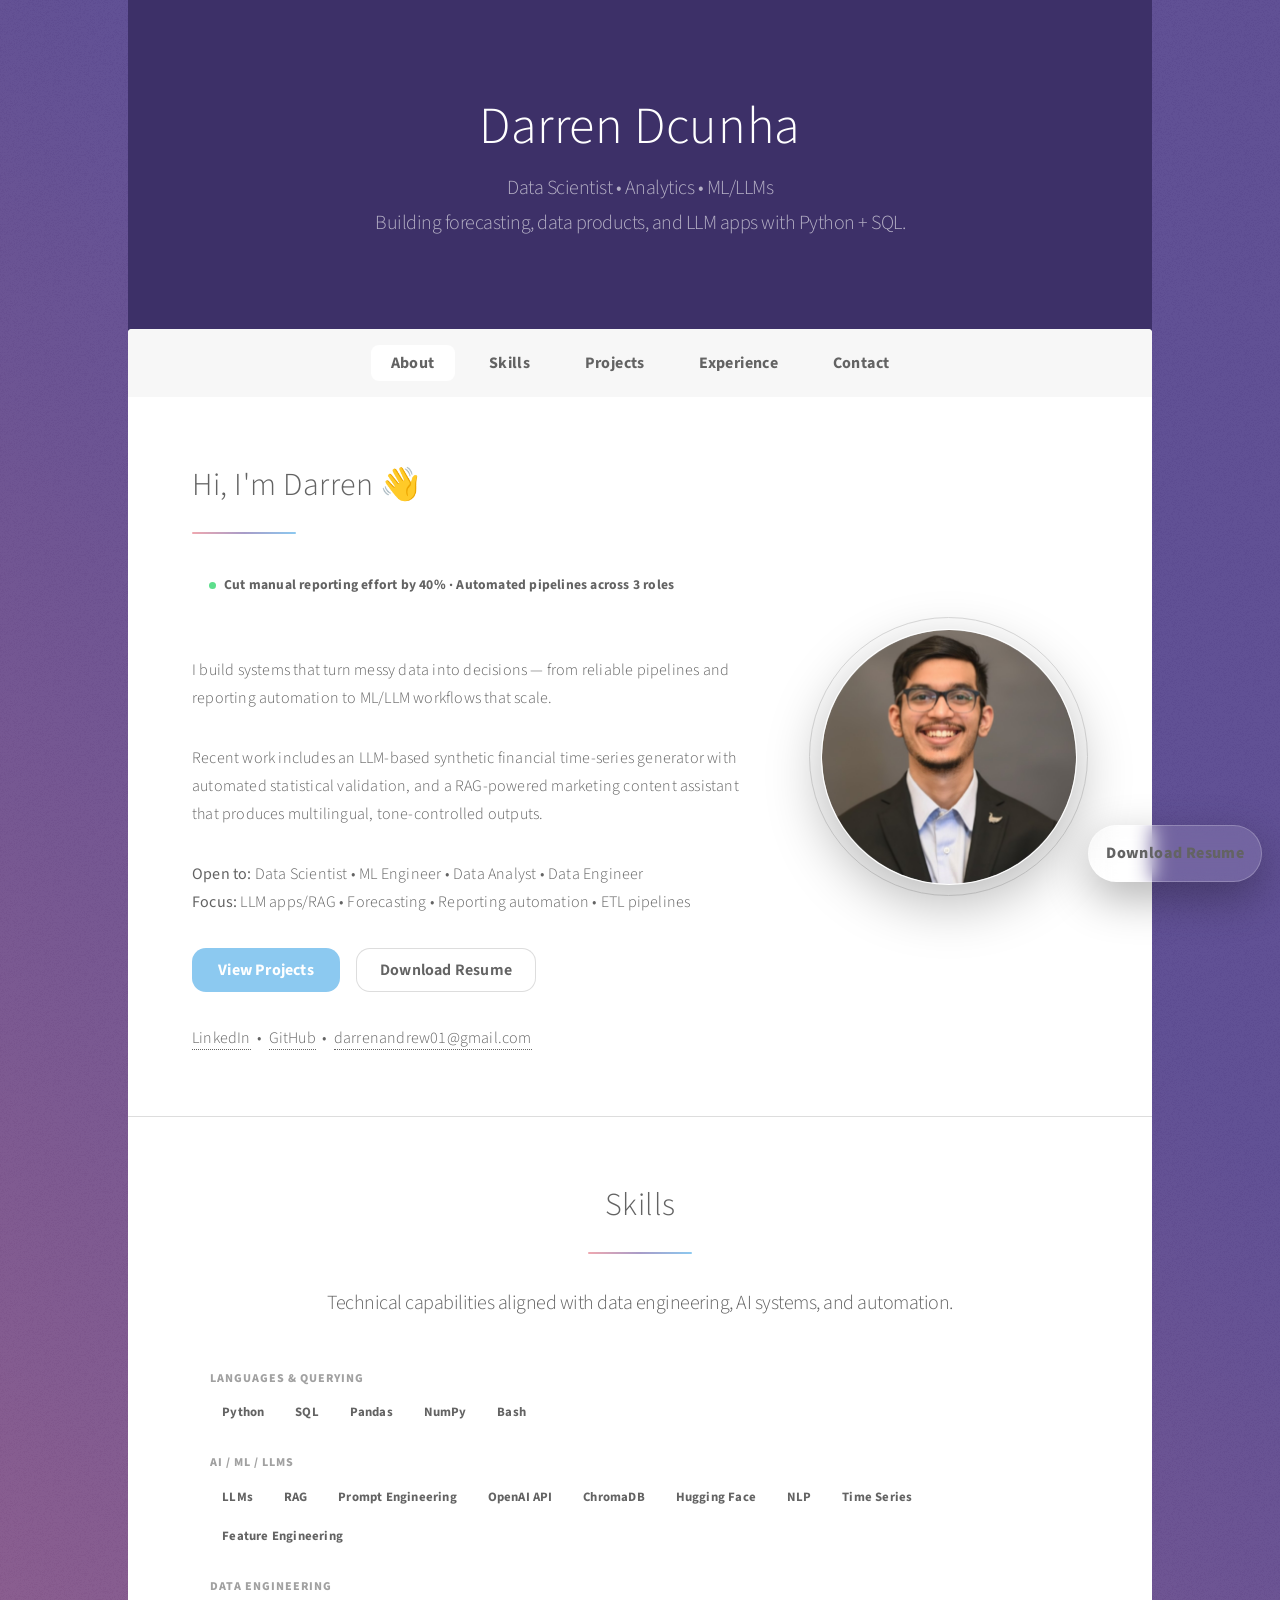
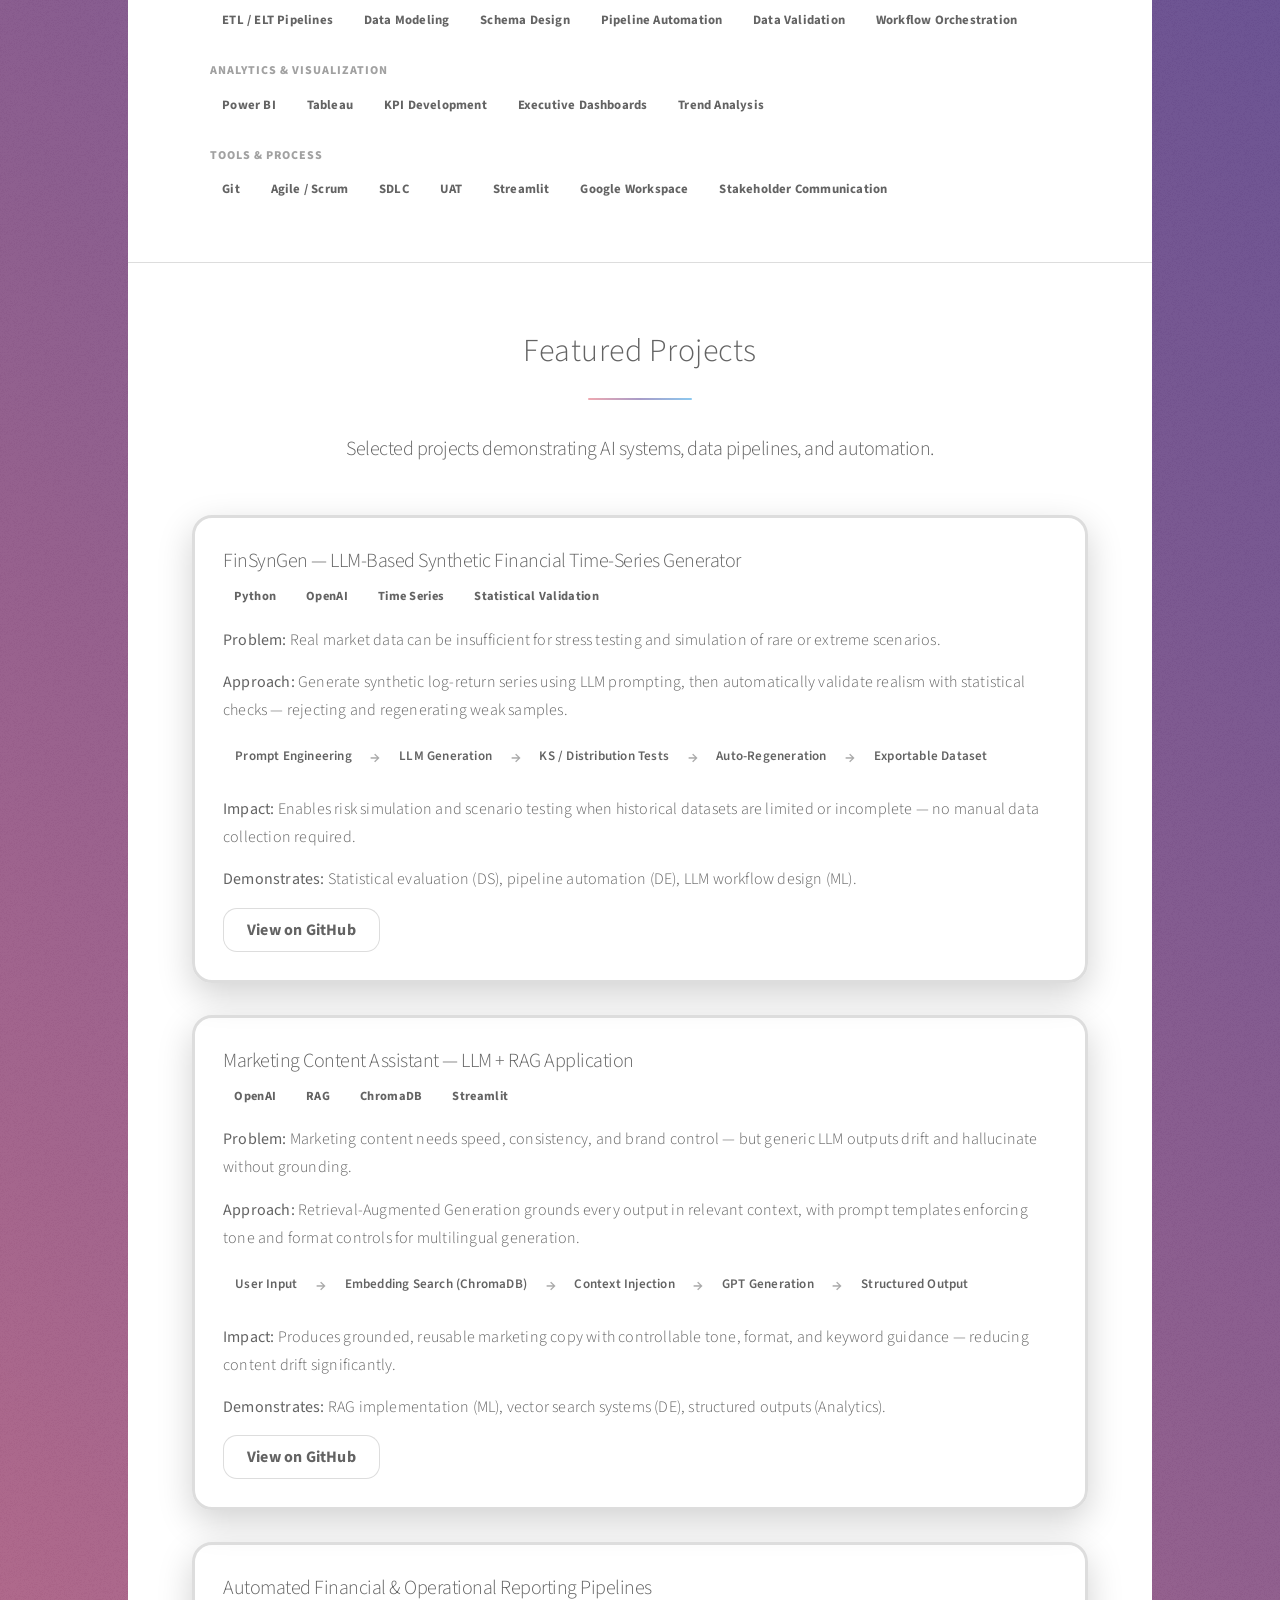
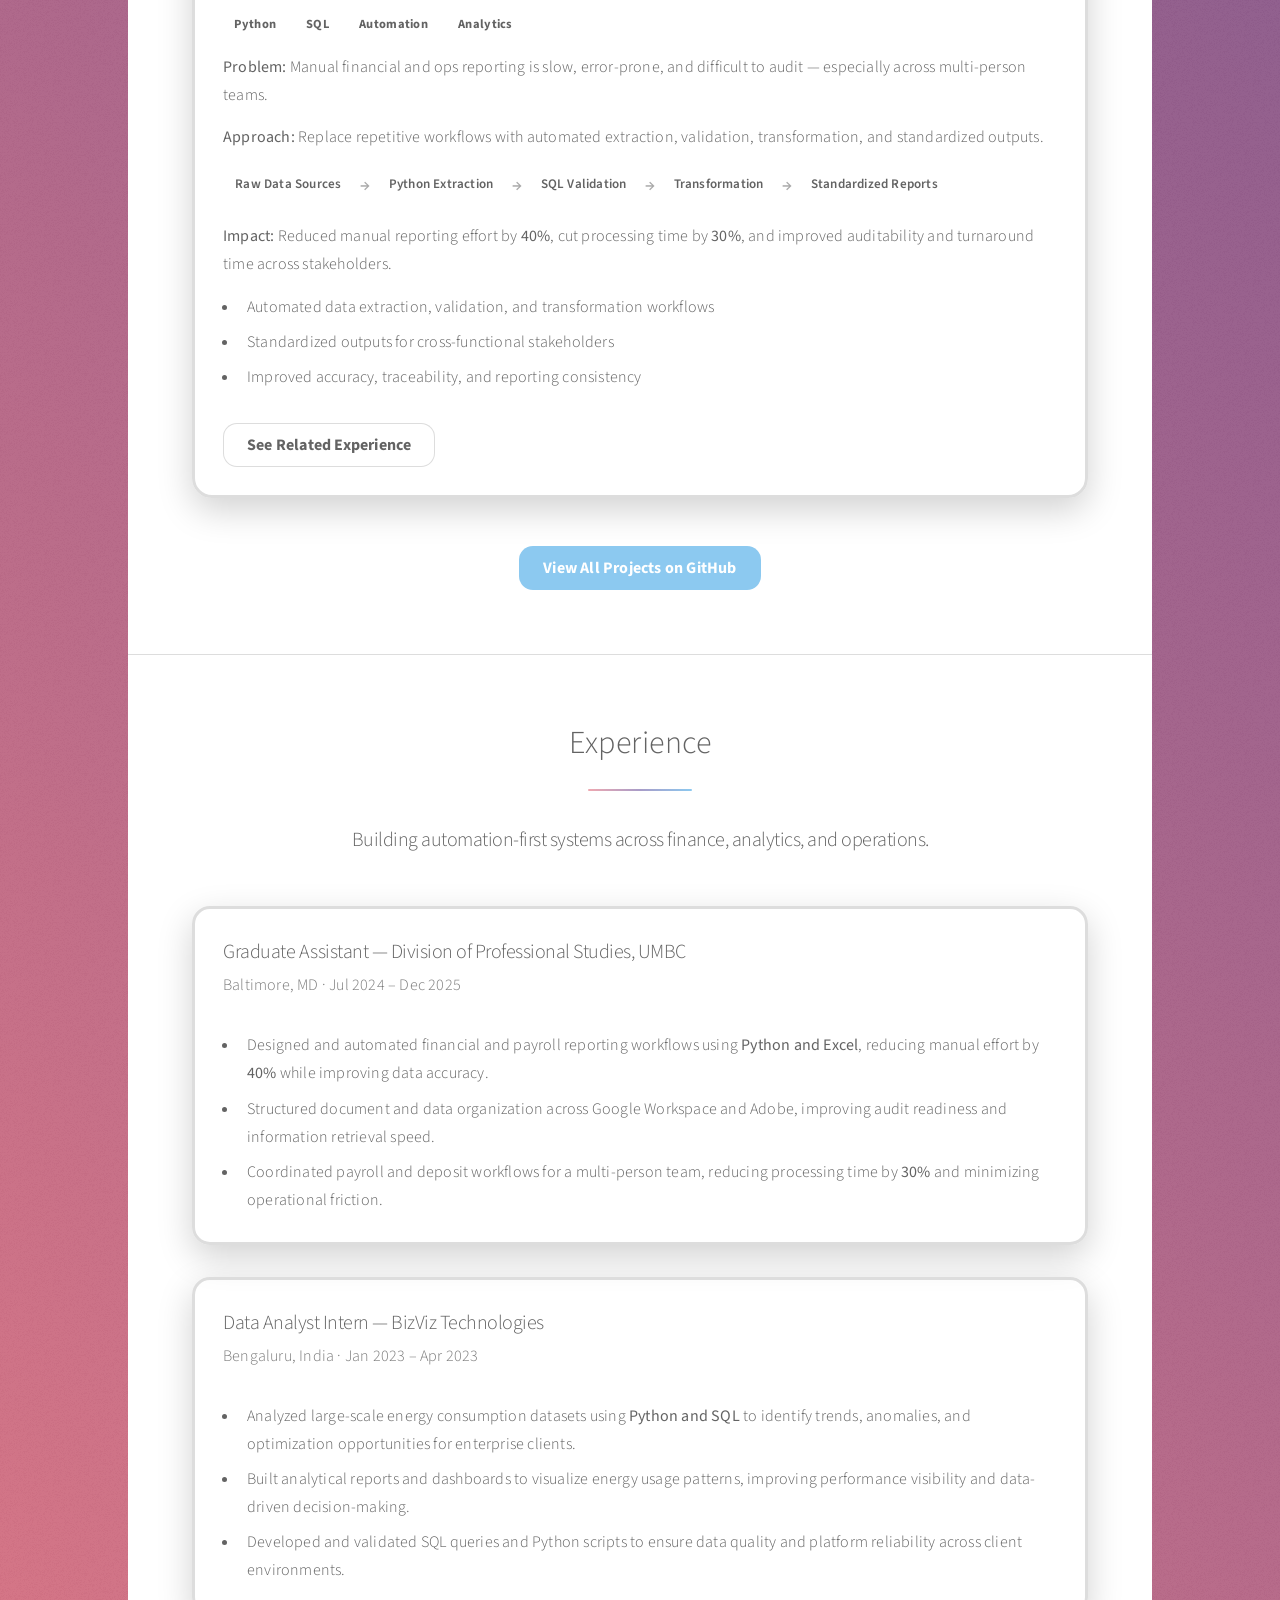
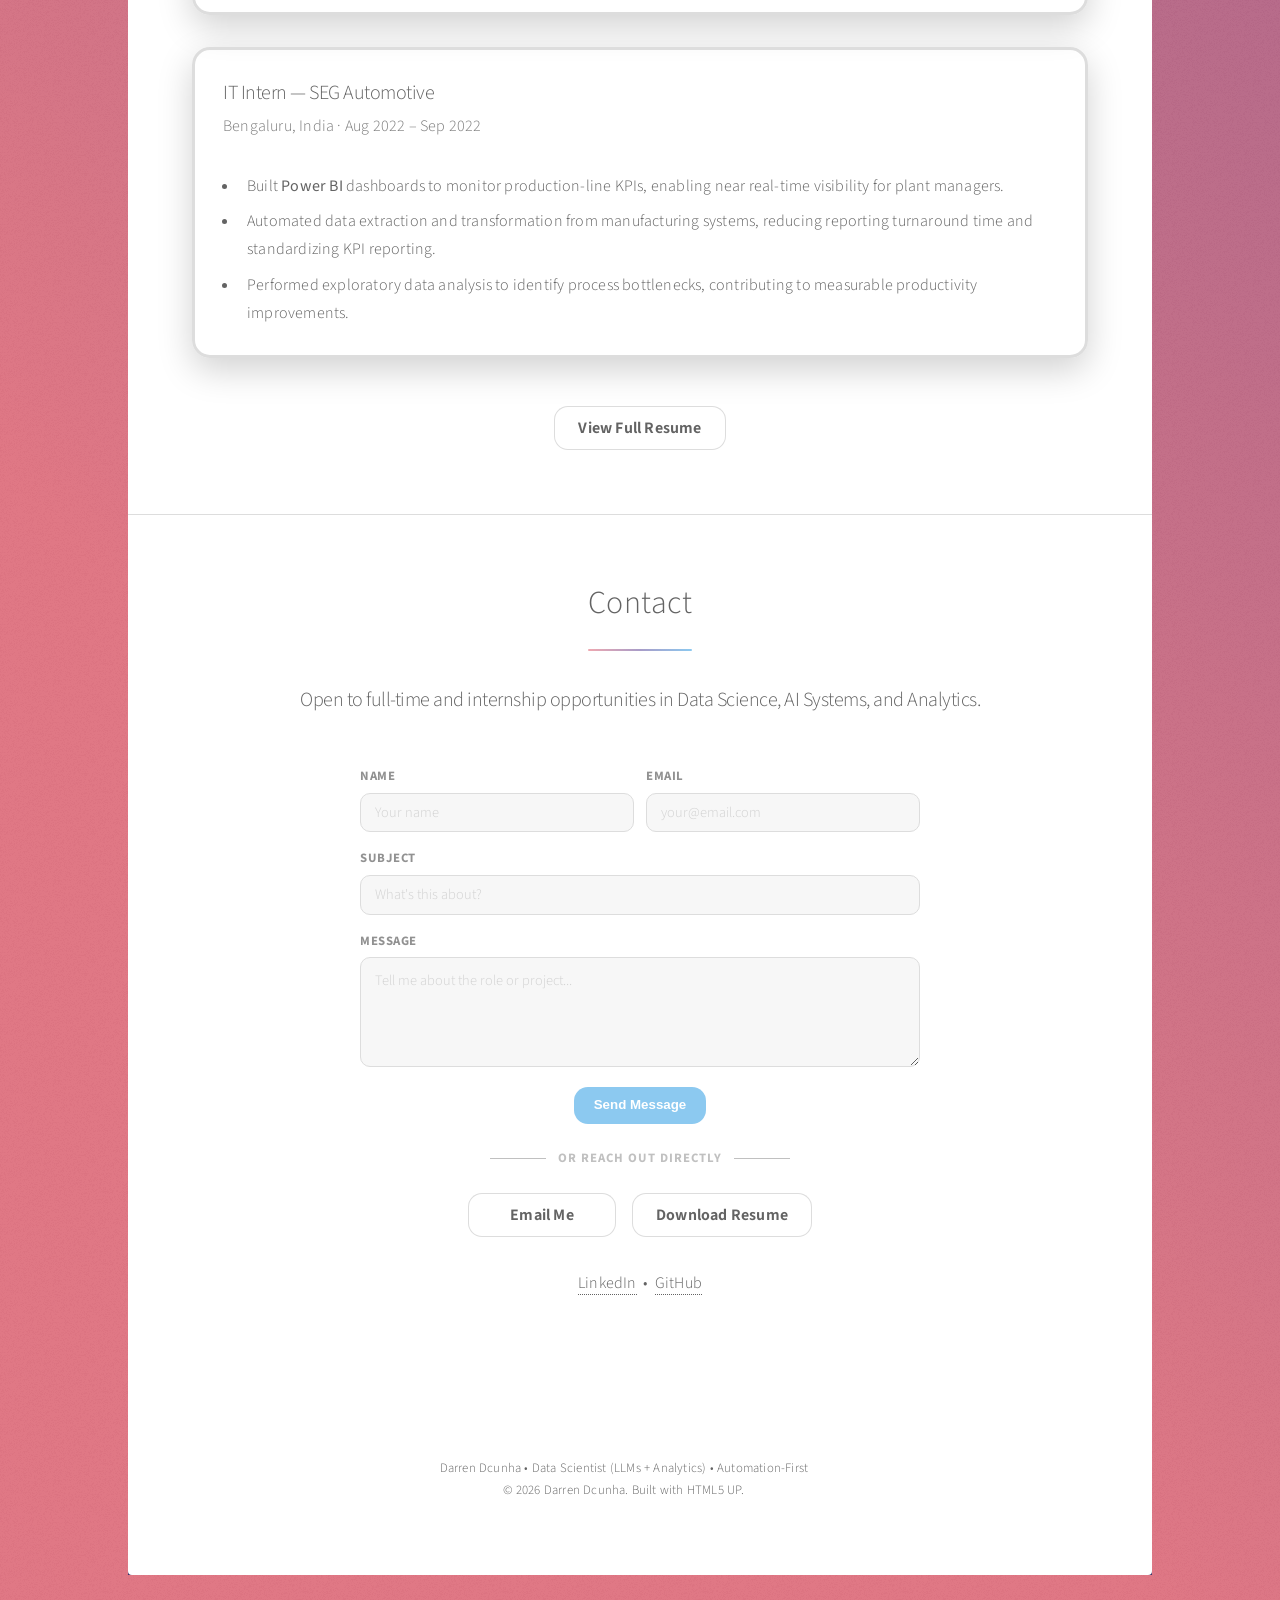
==== index.html @ 76444539 "Update index.html" ====
<!DOCTYPE HTML>
<!--
	Stellar by HTML5 UP
	html5up.net | @ajlkn
	Free for personal and commercial use under the CCA 3.0 license (html5up.net/license)
-->
<html>
	<head>
		<title>Darren Dcunha | Data Scientist • ML/LLMs</title>
		<meta charset="utf-8" />
		<meta name="viewport" content="width=device-width, initial-scale=1, user-scalable=no" />
		<meta name="description" content="Darren Dcunha — Data Scientist focused on analytics, forecasting, and LLM applications. Projects, experience, and contact." />

		<!-- OpenGraph / Social Preview -->
		<meta property="og:title" content="Darren Dcunha | Data Scientist • ML/LLMs" />
		<meta property="og:description" content="Data Scientist focused on analytics, forecasting, and LLM applications. Projects, experience, and contact." />
		<meta property="og:type" content="website" />
		<meta property="og:url" content="https://darren16449.github.io/" />
		<meta property="og:image" content="https://darren16449.github.io/images/og.png" />
		<meta name="twitter:card" content="summary_large_image" />

		<link rel="stylesheet" href="assets/css/main.css" />
		<link rel="stylesheet" href="assets/css/custom.css" />
		<noscript><link rel="stylesheet" href="assets/css/noscript.css" /></noscript>

		<style>
			/* ── Architecture Diagram ── */
			.arch-diagram {
				display: flex;
				align-items: center;
				flex-wrap: wrap;
				gap: 0.4rem;
				margin: 1rem 0 1.25rem;
				font-size: 0.82rem;
				font-weight: 600;
			}
			.arch-node {
				background: rgba(255,255,255,0.10);
				border: 1px solid rgba(255,255,255,0.22);
				border-radius: 8px;
				padding: 0.35rem 0.7rem;
				white-space: nowrap;
				letter-spacing: 0.2px;
			}
			.arch-arrow {
				opacity: 0.55;
				font-size: 1rem;
			}

			/* ── Skill tag badges ── */
			.skill-group {
				margin-bottom: 1.5rem;
			}
			.skill-group-label {
				font-size: 0.75rem;
				font-weight: 800;
				letter-spacing: 1px;
				text-transform: uppercase;
				opacity: 0.6;
				margin-bottom: 0.5rem;
			}
			.skill-tags {
				display: flex;
				flex-wrap: wrap;
				gap: 0.4rem;
			}
			.skill-tag {
				display: inline-flex;
				align-items: center;
				padding: 0.3rem 0.7rem;
				border-radius: 6px;
				font-size: 0.8rem;
				font-weight: 700;
				background: rgba(255,255,255,0.09);
				border: 1px solid rgba(255,255,255,0.16);
				letter-spacing: 0.2px;
			}

			/* ── Hero achievement banner ── */
			.hero-achievement {
				display: inline-flex;
				align-items: center;
				gap: 0.5rem;
				background: rgba(255,255,255,0.10);
				border: 1px solid rgba(255,255,255,0.2);
				border-radius: 999px;
				padding: 0.4rem 1rem;
				font-size: 0.85rem;
				font-weight: 700;
				margin-bottom: 1.25rem;
				letter-spacing: 0.2px;
			}
			.hero-achievement .dot {
				width: 7px; height: 7px;
				background: #5dde8c;
				border-radius: 50%;
				display: inline-block;
				flex-shrink: 0;
			}

			/* ── Contact form ── */
			.contact-form {
				max-width: 560px;
				margin: 1.5rem auto 0;
				text-align: left;
			}
			.contact-form .field {
				margin-bottom: 1rem;
			}
			.contact-form label {
				display: block;
				font-size: 0.8rem;
				font-weight: 700;
				letter-spacing: 0.5px;
				text-transform: uppercase;
				opacity: 0.7;
				margin-bottom: 0.35rem;
			}
			.contact-form input,
			.contact-form textarea {
				width: 100%;
				background: rgba(255,255,255,0.07);
				border: 1px solid rgba(255,255,255,0.18);
				border-radius: 10px;
				padding: 0.65rem 0.9rem;
				font-size: 0.9rem;
				color: inherit;
				outline: none;
				transition: border-color 0.2s;
				box-sizing: border-box;
			}
			.contact-form input:focus,
			.contact-form textarea:focus {
				border-color: rgba(255,255,255,0.45);
			}
			.contact-form textarea {
				resize: vertical;
				min-height: 110px;
			}
			.contact-form .form-row {
				display: grid;
				grid-template-columns: 1fr 1fr;
				gap: 0.75rem;
			}
			@media (max-width: 600px) {
				.contact-form .form-row { grid-template-columns: 1fr; }
			}
			.contact-form .submit-row {
				text-align: center;
				margin-top: 1.25rem;
			}
			#form-status {
				margin-top: 0.75rem;
				font-size: 0.85rem;
				font-weight: 600;
				opacity: 0.85;
				text-align: center;
			}

			/* ── Section divider ── */
			.or-divider {
				display: flex;
				align-items: center;
				gap: 0.75rem;
				margin: 1.5rem auto;
				max-width: 300px;
				opacity: 0.4;
				font-size: 0.8rem;
				font-weight: 700;
				letter-spacing: 1px;
				text-transform: uppercase;
			}
			.or-divider::before,
			.or-divider::after {
				content: '';
				flex: 1;
				height: 1px;
				background: currentColor;
			}

			/* ── Color fix: keep hero/all sections in purple, not drifting pink ── */
			#wrapper { background: #3d3068; }
			#header { background: #3d3068; }

			/* ── Project 3 pill row ── */
			#projects .box h3 + .pill-row { margin-top: 0.3rem; }
		</style>
	</head>
	<body class="is-preload">

		<!-- Wrapper -->
		<div id="wrapper">

			<!-- Header -->
			<header id="header" class="alt">
				<h1>Darren Dcunha</h1>
				<p>
					Data Scientist • Analytics • ML/LLMs<br />
					Building forecasting, data products, and LLM apps with Python + SQL.
				</p>
			</header>

			<!-- Nav -->
			<nav id="nav">
				<ul>
					<li><a href="#intro" class="active">About</a></li>
					<li><a href="#skills">Skills</a></li>
					<li><a href="#projects">Projects</a></li>
					<li><a href="#experience">Experience</a></li>
					<li><a href="#contact">Contact</a></li>
				</ul>
			</nav>

			<!-- Main -->
			<div id="main">

				<!-- About / Hero -->
				<section id="intro" class="main">
					<div class="spotlight">
						<div class="content">
							<header class="major">
								<h2>Hi, I'm Darren 👋</h2>
							</header>

							<!-- Achievement banner -->
							<p>
								<span class="hero-achievement">
									<span class="dot"></span>
									Cut manual reporting effort by 40% · Automated pipelines across 3 roles
								</span>
							</p>

							<p>
								I build systems that turn messy data into decisions — from reliable pipelines and reporting automation to ML/LLM workflows that scale.
							</p>
							<p>
								Recent work includes an LLM-based synthetic financial time-series generator with automated statistical validation, and a RAG-powered marketing content assistant that produces multilingual, tone-controlled outputs.
							</p>

							<!-- Open-to strip -->
							<p style="margin-top: 0.75rem;">
								<strong>Open to:</strong> Data Scientist • ML Engineer • Data Analyst • Data Engineer<br />
								<strong>Focus:</strong> LLM apps/RAG • Forecasting • Reporting automation • ETL pipelines
							</p>

							<ul class="actions">
								<li><a href="#projects" class="button primary">View Projects</a></li>
								<li><a href="assets/Darren_Dcunha_Resume.pdf" class="button" target="_blank" rel="noreferrer">Download Resume</a></li>
							</ul>

							<p style="margin-top: 0.75rem;">
								<a href="https://www.linkedin.com/in/darrenandrewdcunha" target="_blank" rel="noreferrer">LinkedIn</a>
								&nbsp;•&nbsp;
								<a href="https://github.com/darren16449" target="_blank" rel="noreferrer">GitHub</a>
								&nbsp;•&nbsp;
								<a href="mailto:darrenandrew01@gmail.com">darrenandrew01@gmail.com</a>
							</p>
						</div>
						<span class="image">
							<img src="images/headshot.jpg" alt="Darren Dcunha headshot" class="profile-pic" />
						</span>
					</div>
				</section>

				<!-- Skills -->
				<section id="skills" class="main special">
					<header class="major">
						<h2>Skills</h2>
						<p>Technical capabilities aligned with data engineering, AI systems, and automation.</p>
					</header>

					<div style="max-width:860px; margin:0 auto; text-align:left;">

						<div class="skill-group">
							<div class="skill-group-label">Languages & Querying</div>
							<div class="skill-tags">
								<span class="skill-tag">Python</span>
								<span class="skill-tag">SQL</span>
								<span class="skill-tag">Pandas</span>
								<span class="skill-tag">NumPy</span>
								<span class="skill-tag">Bash</span>
							</div>
						</div>

						<div class="skill-group">
							<div class="skill-group-label">AI / ML / LLMs</div>
							<div class="skill-tags">
								<span class="skill-tag">LLMs</span>
								<span class="skill-tag">RAG</span>
								<span class="skill-tag">Prompt Engineering</span>
								<span class="skill-tag">OpenAI API</span>
								<span class="skill-tag">ChromaDB</span>
								<span class="skill-tag">Hugging Face</span>
								<span class="skill-tag">NLP</span>
								<span class="skill-tag">Time Series</span>
								<span class="skill-tag">Feature Engineering</span>
							</div>
						</div>

						<div class="skill-group">
							<div class="skill-group-label">Data Engineering</div>
							<div class="skill-tags">
								<span class="skill-tag">ETL / ELT Pipelines</span>
								<span class="skill-tag">Data Modeling</span>
								<span class="skill-tag">Schema Design</span>
								<span class="skill-tag">Pipeline Automation</span>
								<span class="skill-tag">Data Validation</span>
								<span class="skill-tag">Workflow Orchestration</span>
							</div>
						</div>

						<div class="skill-group">
							<div class="skill-group-label">Analytics & Visualization</div>
							<div class="skill-tags">
								<span class="skill-tag">Power BI</span>
								<span class="skill-tag">Tableau</span>
								<span class="skill-tag">KPI Development</span>
								<span class="skill-tag">Executive Dashboards</span>
								<span class="skill-tag">Trend Analysis</span>
							</div>
						</div>

						<div class="skill-group">
							<div class="skill-group-label">Tools & Process</div>
							<div class="skill-tags">
								<span class="skill-tag">Git</span>
								<span class="skill-tag">Agile / Scrum</span>
								<span class="skill-tag">SDLC</span>
								<span class="skill-tag">UAT</span>
								<span class="skill-tag">Streamlit</span>
								<span class="skill-tag">Google Workspace</span>
								<span class="skill-tag">Stakeholder Communication</span>
							</div>
						</div>

					</div>
				</section>

				<!-- Projects -->
				<section id="projects" class="main special">
					<header class="major">
						<h2>Featured Projects</h2>
						<p>Selected projects demonstrating AI systems, data pipelines, and automation.</p>
					</header>

					<div style="text-align:left; max-width: 900px; margin: 0 auto;">

						<!-- Project 1 -->
						<section class="box">
							<header class="major" style="margin-bottom: 0.75rem;">
								<h3 style="margin-bottom: 0.25rem;">
									FinSynGen — LLM-Based Synthetic Financial Time-Series Generator
								</h3>
								<div class="pill-row" style="margin: 0.25rem 0 0;">
									<span class="pill">Python</span>
									<span class="pill">OpenAI</span>
									<span class="pill">Time Series</span>
									<span class="pill">Statistical Validation</span>
								</div>
							</header>

							<p><strong>Problem:</strong> Real market data can be insufficient for stress testing and simulation of rare or extreme scenarios.</p>
							<p><strong>Approach:</strong> Generate synthetic log-return series using LLM prompting, then automatically validate realism with statistical checks — rejecting and regenerating weak samples.</p>

							<!-- Architecture diagram -->
							<div class="arch-diagram">
								<span class="arch-node">Prompt Engineering</span>
								<span class="arch-arrow">→</span>
								<span class="arch-node">LLM Generation</span>
								<span class="arch-arrow">→</span>
								<span class="arch-node">KS / Distribution Tests</span>
								<span class="arch-arrow">→</span>
								<span class="arch-node">Auto-Regeneration</span>
								<span class="arch-arrow">→</span>
								<span class="arch-node">Exportable Dataset</span>
							</div>

							<p><strong>Impact:</strong> Enables risk simulation and scenario testing when historical datasets are limited or incomplete — no manual data collection required.</p>
							<p style="margin-top: 0.75rem;"><strong>Demonstrates:</strong> Statistical evaluation (DS), pipeline automation (DE), LLM workflow design (ML).</p>

							<ul class="actions" style="margin-top: 0.75rem;">
								<li>
									<a class="button" href="https://github.com/darren16449/-FinSynGen-Synthetic-Financial-Data-Generator" target="_blank" rel="noreferrer">
										View on GitHub
									</a>
								</li>
							</ul>
						</section>

						<!-- Project 2 -->
						<section class="box">
							<header class="major" style="margin-bottom: 0.75rem;">
								<h3 style="margin-bottom: 0.25rem;">
									Marketing Content Assistant — LLM + RAG Application
								</h3>
								<div class="pill-row" style="margin: 0.25rem 0 0;">
									<span class="pill">OpenAI</span>
									<span class="pill">RAG</span>
									<span class="pill">ChromaDB</span>
									<span class="pill">Streamlit</span>
								</div>
							</header>

							<p><strong>Problem:</strong> Marketing content needs speed, consistency, and brand control — but generic LLM outputs drift and hallucinate without grounding.</p>
							<p><strong>Approach:</strong> Retrieval-Augmented Generation grounds every output in relevant context, with prompt templates enforcing tone and format controls for multilingual generation.</p>

							<!-- Architecture diagram -->
							<div class="arch-diagram">
								<span class="arch-node">User Input</span>
								<span class="arch-arrow">→</span>
								<span class="arch-node">Embedding Search (ChromaDB)</span>
								<span class="arch-arrow">→</span>
								<span class="arch-node">Context Injection</span>
								<span class="arch-arrow">→</span>
								<span class="arch-node">GPT Generation</span>
								<span class="arch-arrow">→</span>
								<span class="arch-node">Structured Output</span>
							</div>

							<p><strong>Impact:</strong> Produces grounded, reusable marketing copy with controllable tone, format, and keyword guidance — reducing content drift significantly.</p>
							<p style="margin-top: 0.75rem;"><strong>Demonstrates:</strong> RAG implementation (ML), vector search systems (DE), structured outputs (Analytics).</p>

							<ul class="actions" style="margin-top: 0.75rem;">
								<li>
									<a class="button" href="https://github.com/darren16449/Marketing-Content-Assistant" target="_blank" rel="noreferrer">
										View on GitHub
									</a>
								</li>
							</ul>
						</section>

						<!-- Project 3 -->
						<section class="box">
							<header class="major" style="margin-bottom: 0.75rem;">
								<h3 style="margin-bottom: 0.25rem;">
									Automated Financial & Operational Reporting Pipelines
								</h3>
								<div class="pill-row" style="margin: 0.25rem 0 0;">
									<span class="pill">Python</span>
									<span class="pill">SQL</span>
									<span class="pill">Automation</span>
									<span class="pill">Analytics</span>
								</div>
							</header>

							<p><strong>Problem:</strong> Manual financial and ops reporting is slow, error-prone, and difficult to audit — especially across multi-person teams.</p>
							<p><strong>Approach:</strong> Replace repetitive workflows with automated extraction, validation, transformation, and standardized outputs.</p>

							<!-- Architecture diagram -->
							<div class="arch-diagram">
								<span class="arch-node">Raw Data Sources</span>
								<span class="arch-arrow">→</span>
								<span class="arch-node">Python Extraction</span>
								<span class="arch-arrow">→</span>
								<span class="arch-node">SQL Validation</span>
								<span class="arch-arrow">→</span>
								<span class="arch-node">Transformation</span>
								<span class="arch-arrow">→</span>
								<span class="arch-node">Standardized Reports</span>
							</div>

							<p><strong>Impact:</strong> Reduced manual reporting effort by <strong>40%</strong>, cut processing time by <strong>30%</strong>, and improved auditability and turnaround time across stakeholders.</p>

							<ul>
								<li>Automated data extraction, validation, and transformation workflows</li>
								<li>Standardized outputs for cross-functional stakeholders</li>
								<li>Improved accuracy, traceability, and reporting consistency</li>
							</ul>

							<ul class="actions">
								<li>
									<a class="button" href="assets/Darren_Dcunha_Resume.pdf" target="_blank" rel="noreferrer">
										See Related Experience
									</a>
								</li>
							</ul>
						</section>

					</div>

					<footer class="major">
						<ul class="actions special">
							<li>
								<a href="https://github.com/darren16449" class="button primary" target="_blank" rel="noreferrer">
									View All Projects on GitHub
								</a>
							</li>
						</ul>
					</footer>
				</section>

				<!-- Experience -->
				<section id="experience" class="main special">
					<header class="major">
						<h2>Experience</h2>
						<p>Building automation-first systems across finance, analytics, and operations.</p>
					</header>

					<div style="text-align:left; max-width: 900px; margin: 0 auto;">

						<!-- UMBC -->
						<section class="box">
							<h3 style="margin-bottom: 0.25rem;">
								Graduate Assistant — Division of Professional Studies, UMBC
							</h3>
							<p style="margin-top:0; opacity:0.85;">
								Baltimore, MD · Jul 2024 – Dec 2025
							</p>
							<ul>
								<li>
									Designed and automated financial and payroll reporting workflows using <strong>Python and Excel</strong>, reducing manual effort by <strong>40%</strong> while improving data accuracy.
								</li>
								<li>
									Structured document and data organization across Google Workspace and Adobe, improving audit readiness and information retrieval speed.
								</li>
								<li>
									Coordinated payroll and deposit workflows for a multi-person team, reducing processing time by <strong>30%</strong> and minimizing operational friction.
								</li>
							</ul>
						</section>

						<!-- BizViz -->
						<section class="box">
							<h3 style="margin-bottom: 0.25rem;">
								Data Analyst Intern — BizViz Technologies
							</h3>
							<p style="margin-top:0; opacity:0.85;">
								Bengaluru, India · Jan 2023 – Apr 2023
							</p>
							<ul>
								<li>
									Analyzed large-scale energy consumption datasets using <strong>Python and SQL</strong> to identify trends, anomalies, and optimization opportunities for enterprise clients.
								</li>
								<li>
									Built analytical reports and dashboards to visualize energy usage patterns, improving performance visibility and data-driven decision-making.
								</li>
								<li>
									Developed and validated SQL queries and Python scripts to ensure data quality and platform reliability across client environments.
								</li>
							</ul>
						</section>

						<!-- SEG Automotive -->
						<section class="box">
							<h3 style="margin-bottom: 0.25rem;">
								IT Intern — SEG Automotive
							</h3>
							<p style="margin-top:0; opacity:0.85;">
								Bengaluru, India · Aug 2022 – Sep 2022
							</p>
							<ul>
								<li>
									Built <strong>Power BI</strong> dashboards to monitor production-line KPIs, enabling near real-time visibility for plant managers.
								</li>
								<li>
									Automated data extraction and transformation from manufacturing systems, reducing reporting turnaround time and standardizing KPI reporting.
								</li>
								<li>
									Performed exploratory data analysis to identify process bottlenecks, contributing to measurable productivity improvements.
								</li>
							</ul>
						</section>

					</div>

					<footer class="major">
						<ul class="actions special">
							<li>
								<a href="assets/Darren_Dcunha_Resume.pdf" class="button" target="_blank" rel="noreferrer">
									View Full Resume
								</a>
							</li>
						</ul>
					</footer>
				</section>

				<!-- Contact -->
				<section id="contact" class="main special">
					<header class="major">
						<h2>Contact</h2>
						<p>
							Open to full-time and internship opportunities in Data Science, AI Systems, and Analytics.
						</p>
					</header>

					<!-- Embedded contact form -->
					<form class="contact-form" id="contactForm">
						<div class="form-row">
							<div class="field">
								<label for="cf-name">Name</label>
								<input type="text" id="cf-name" placeholder="Your name" required />
							</div>
							<div class="field">
								<label for="cf-email">Email</label>
								<input type="email" id="cf-email" placeholder="your@email.com" required />
							</div>
						</div>
						<div class="field">
							<label for="cf-subject">Subject</label>
							<input type="text" id="cf-subject" placeholder="What's this about?" />
						</div>
						<div class="field">
							<label for="cf-message">Message</label>
							<textarea id="cf-message" placeholder="Tell me about the role or project..." required></textarea>
						</div>
						<div class="submit-row">
							<button type="submit" class="button primary">Send Message</button>
							<div id="form-status"></div>
						</div>
					</form>

					<div class="or-divider">or reach out directly</div>

					<ul class="actions special">
						<li>
							<a href="mailto:darrenandrew01@gmail.com" class="button">
								Email Me
							</a>
						</li>
						<li>
							<a href="assets/Darren_Dcunha_Resume.pdf" class="button" target="_blank" rel="noreferrer">
								Download Resume
							</a>
						</li>
					</ul>

					<p style="margin-top: 1.5rem;">
						<a href="https://www.linkedin.com/in/darrenandrewdcunha" target="_blank" rel="noreferrer">LinkedIn</a>
						&nbsp;•&nbsp;
						<a href="https://github.com/darren16449" target="_blank" rel="noreferrer">GitHub</a>
					</p>
				</section>

				<!-- Footer -->
				<footer id="footer">
					<p class="copyright">
						Darren Dcunha • Data Scientist (LLMs + Analytics) • Automation-First<br />
						&copy; <span id="year"></span> Darren Dcunha. Built with HTML5 UP.
					</p>
				</footer>

				<a href="assets/Darren_Dcunha_Resume.pdf" class="resume-fab" target="_blank" rel="noreferrer" aria-label="Download Resume">
					Download Resume
				</a>

			</div>
		</div>

		<!-- Scripts -->
		<script src="assets/js/jquery.min.js"></script>
		<script src="assets/js/jquery.scrollex.min.js"></script>
		<script src="assets/js/jquery.scrolly.min.js"></script>
		<script src="assets/js/browser.min.js"></script>
		<script src="assets/js/breakpoints.min.js"></script>
		<script src="assets/js/util.js"></script>
		<script src="assets/js/main.js"></script>
		<script>
			document.getElementById("year").textContent = new Date().getFullYear();

			// Contact form handler — opens mailto as fallback
			document.getElementById("contactForm").addEventListener("submit", function(e) {
				e.preventDefault();
				const name    = document.getElementById("cf-name").value.trim();
				const email   = document.getElementById("cf-email").value.trim();
				const subject = document.getElementById("cf-subject").value.trim() || "Portfolio Contact";
				const message = document.getElementById("cf-message").value.trim();

				const body = encodeURIComponent(
					"Name: " + name + "\nEmail: " + email + "\n\n" + message
				);
				const subjectEncoded = encodeURIComponent(subject);

				window.location.href =
					"mailto:darrenandrew01@gmail.com?subject=" + subjectEncoded + "&body=" + body;

				document.getElementById("form-status").textContent =
					"✓ Opening your email client…";
			});
		</script>
	</body>
</html>
---- assets/css/main.css ----
@import url(fontawesome-all.min.css);
@import 'https://fonts.googleapis.com/css?family=Source+Sans+Pro:300,400';

/*
	Stellar by HTML5 UP
	html5up.net | @ajlkn
	Free for personal and commercial use under the CCA 3.0 license (html5up.net/license)
*/

html, body, div, span, applet, object,
iframe, h1, h2, h3, h4, h5, h6, p, blockquote,
pre, a, abbr, acronym, address, big, cite,
code, del, dfn, em, img, ins, kbd, q, s, samp,
small, strike, strong, sub, sup, tt, var, b,
u, i, center, dl, dt, dd, ol, ul, li, fieldset,
form, label, legend, table, caption, tbody,
tfoot, thead, tr, th, td, article, aside,
canvas, details, embed, figure, figcaption,
footer, header, hgroup, menu, nav, output, ruby,
section, summary, time, mark, audio, video {
	margin: 0;
	padding: 0;
	border: 0;
	font-size: 100%;
	font: inherit;
	vertical-align: baseline;}

article, aside, details, figcaption, figure,
footer, header, hgroup, menu, nav, section {
	display: block;}

body {
	line-height: 1;
}

ol, ul {
	list-style: none;
}

blockquote, q {
	quotes: none;
}

	blockquote:before, blockquote:after, q:before, q:after {
		content: '';
		content: none;
	}

table {
	border-collapse: collapse;
	border-spacing: 0;
}

body {
	-webkit-text-size-adjust: none;
}

mark {
	background-color: transparent;
	color: inherit;
}

input::-moz-focus-inner {
	border: 0;
	padding: 0;
}

input, select, textarea {
	-moz-appearance: none;
	-webkit-appearance: none;
	-ms-appearance: none;
	appearance: none;
}

/* Basic */

	@-ms-viewport {
		width: device-width;
	}

	body {
		-ms-overflow-style: scrollbar;
	}

	@media screen and (max-width: 480px) {

		html, body {
			min-width: 320px;
		}

	}

	html {
		box-sizing: border-box;
	}

	*, *:before, *:after {
		box-sizing: inherit;
	}

	body {
		background-color: #935d8c;
		background-image: url("images/overlay.png"), -moz-linear-gradient(45deg, #e37682 15%, #5f4d93 85%);
		background-image: url("images/overlay.png"), -webkit-linear-gradient(45deg, #e37682 15%, #5f4d93 85%);
		background-image: url("images/overlay.png"), -ms-linear-gradient(45deg, #e37682 15%, #5f4d93 85%);
		background-image: url("images/overlay.png"), linear-gradient(45deg, #e37682 15%, #5f4d93 85%);
	}

		body.is-preload *, body.is-preload *:before, body.is-preload *:after {
			-moz-animation: none !important;
			-webkit-animation: none !important;
			-ms-animation: none !important;
			animation: none !important;
			-moz-transition: none !important;
			-webkit-transition: none !important;
			-ms-transition: none !important;
			transition: none !important;
		}

/* Type */

	body {
		background-color: #935d8c;
		color: rgba(255, 255, 255, 0.65);
	}

	body, input, select, textarea {
		font-family: "Source Sans Pro", Helvetica, sans-serif;
		font-size: 17pt;
		font-weight: 300;
		line-height: 1.65;
	}

		@media screen and (max-width: 1680px) {

			body, input, select, textarea {
				font-size: 14pt;
			}

		}

		@media screen and (max-width: 1280px) {

			body, input, select, textarea {
				font-size: 12pt;
			}

		}

		@media screen and (max-width: 360px) {

			body, input, select, textarea {
				font-size: 11pt;
			}

		}

	a {
		-moz-transition: color 0.2s ease, border-bottom 0.2s ease;
		-webkit-transition: color 0.2s ease, border-bottom 0.2s ease;
		-ms-transition: color 0.2s ease, border-bottom 0.2s ease;
		transition: color 0.2s ease, border-bottom 0.2s ease;
		text-decoration: none;
		border-bottom: dotted 1px;
		color: inherit;
	}

		a:hover {
			border-bottom-color: transparent;
		}

	strong, b {
		font-weight: 400;
	}

	em, i {
		font-style: italic;
	}

	p {
		margin: 0 0 2em 0;
	}

		p.content {
			-moz-columns: 20em 2;
			-webkit-columns: 20em 2;
			-ms-columns: 20em 2;
			columns: 20em 2;
			-moz-column-gap: 2em;
			-webkit-column-gap: 2em;
			-ms-column-gap: 2em;
			column-gap: 2em;
			text-align: justify;
		}

	h1, h2, h3, h4, h5, h6 {
		font-weight: 300;
		line-height: 1.5;
		margin: 0 0 0.7em 0;
		letter-spacing: -0.025em;
	}

		h1 a, h2 a, h3 a, h4 a, h5 a, h6 a {
			color: inherit;
			text-decoration: none;
		}

	h1 {
		font-size: 2.5em;
		line-height: 1.2;
	}

	h2 {
		font-size: 1.5em;
	}

	h3 {
		font-size: 1.25em;
	}

	h4 {
		font-size: 1.1em;
	}

	h5 {
		font-size: 0.9em;
	}

	h6 {
		font-size: 0.7em;
	}

	@media screen and (max-width: 736px) {

		h1 {
			font-size: 2em;
		}

	}

	sub {
		font-size: 0.8em;
		position: relative;
		top: 0.5em;
	}

	sup {
		font-size: 0.8em;
		position: relative;
		top: -0.5em;
	}

	blockquote {
		border-left: solid 4px;
		font-style: italic;
		margin: 0 0 2em 0;
		padding: 0.5em 0 0.5em 2em;
	}

	code {
		border-radius: 8px;
		border: solid 1px;
		font-family: "Courier New", monospace;
		font-size: 0.9em;
		margin: 0 0.25em;
		padding: 0.25em 0.65em;
	}

	pre {
		-webkit-overflow-scrolling: touch;
		font-family: "Courier New", monospace;
		font-size: 0.9em;
		margin: 0 0 2em 0;
	}

		pre code {
			display: block;
			line-height: 1.75;
			padding: 1em 1.5em;
			overflow-x: auto;
		}

	hr {
		border: 0;
		border-bottom: solid 1px;
		margin: 2em 0;
	}

		hr.major {
			margin: 3em 0;
		}

	.align-left {
		text-align: left;
	}

	.align-center {
		text-align: center;
	}

	.align-right {
		text-align: right;
	}

	input, select, textarea {
		color: #ffffff;
	}

	a:hover {
		color: #ffffff;
	}

	strong, b {
		color: #ffffff;
	}

	h1, h2, h3, h4, h5, h6 {
		color: #ffffff;
	}

	blockquote {
		border-left-color: rgba(255, 255, 255, 0.35);
	}

	code {
		background: rgba(255, 255, 255, 0.075);
		border-color: rgba(255, 255, 255, 0.35);
	}

	hr {
		border-bottom-color: rgba(255, 255, 255, 0.35);
	}

/* Row */

	.row {
		display: flex;
		flex-wrap: wrap;
		box-sizing: border-box;
		align-items: stretch;
	}

		.row > * {
			box-sizing: border-box;
		}

		.row.gtr-uniform > * > :last-child {
			margin-bottom: 0;
		}

		.row.aln-left {
			justify-content: flex-start;
		}

		.row.aln-center {
			justify-content: center;
		}

		.row.aln-right {
			justify-content: flex-end;
		}

		.row.aln-top {
			align-items: flex-start;
		}

		.row.aln-middle {
			align-items: center;
		}

		.row.aln-bottom {
			align-items: flex-end;
		}

		.row > .imp {
			order: -1;
		}

		.row > .col-1 {
			width: 8.33333%;
		}

		.row > .off-1 {
			margin-left: 8.33333%;
		}

		.row > .col-2 {
			width: 16.66667%;
		}

		.row > .off-2 {
			margin-left: 16.66667%;
		}

		.row > .col-3 {
			width: 25%;
		}

		.row > .off-3 {
			margin-left: 25%;
		}

		.row > .col-4 {
			width: 33.33333%;
		}

		.row > .off-4 {
			margin-left: 33.33333%;
		}

		.row > .col-5 {
			width: 41.66667%;
		}

		.row > .off-5 {
			margin-left: 41.66667%;
		}

		.row > .col-6 {
			width: 50%;
		}

		.row > .off-6 {
			margin-left: 50%;
		}

		.row > .col-7 {
			width: 58.33333%;
		}

		.row > .off-7 {
			margin-left: 58.33333%;
		}

		.row > .col-8 {
			width: 66.66667%;
		}

		.row > .off-8 {
			margin-left: 66.66667%;
		}

		.row > .col-9 {
			width: 75%;
		}

		.row > .off-9 {
			margin-left: 75%;
		}

		.row > .col-10 {
			width: 83.33333%;
		}

		.row > .off-10 {
			margin-left: 83.33333%;
		}

		.row > .col-11 {
			width: 91.66667%;
		}

		.row > .off-11 {
			margin-left: 91.66667%;
		}

		.row > .col-12 {
			width: 100%;
		}

		.row > .off-12 {
			margin-left: 100%;
		}

		.row.gtr-0 {
			margin-top: 0;
			margin-left: 0em;
		}

			.row.gtr-0 > * {
				padding: 0 0 0 0em;
			}

			.row.gtr-0.gtr-uniform {
				margin-top: 0em;
			}

				.row.gtr-0.gtr-uniform > * {
					padding-top: 0em;
				}

		.row.gtr-25 {
			margin-top: 0;
			margin-left: -0.375em;
		}

			.row.gtr-25 > * {
				padding: 0 0 0 0.375em;
			}

			.row.gtr-25.gtr-uniform {
				margin-top: -0.375em;
			}

				.row.gtr-25.gtr-uniform > * {
					padding-top: 0.375em;
				}

		.row.gtr-50 {
			margin-top: 0;
			margin-left: -0.75em;
		}

			.row.gtr-50 > * {
				padding: 0 0 0 0.75em;
			}

			.row.gtr-50.gtr-uniform {
				margin-top: -0.75em;
			}

				.row.gtr-50.gtr-uniform > * {
					padding-top: 0.75em;
				}

		.row {
			margin-top: 0;
			margin-left: -1.5em;
		}

			.row > * {
				padding: 0 0 0 1.5em;
			}

			.row.gtr-uniform {
				margin-top: -1.5em;
			}

				.row.gtr-uniform > * {
					padding-top: 1.5em;
				}

		.row.gtr-150 {
			margin-top: 0;
			margin-left: -2.25em;
		}

			.row.gtr-150 > * {
				padding: 0 0 0 2.25em;
			}

			.row.gtr-150.gtr-uniform {
				margin-top: -2.25em;
			}

				.row.gtr-150.gtr-uniform > * {
					padding-top: 2.25em;
				}

		.row.gtr-200 {
			margin-top: 0;
			margin-left: -3em;
		}

			.row.gtr-200 > * {
				padding: 0 0 0 3em;
			}

			.row.gtr-200.gtr-uniform {
				margin-top: -3em;
			}

				.row.gtr-200.gtr-uniform > * {
					padding-top: 3em;
				}

		@media screen and (max-width: 1680px) {

			.row {
				display: flex;
				flex-wrap: wrap;
				box-sizing: border-box;
				align-items: stretch;
			}

				.row > * {
					box-sizing: border-box;
				}

				.row.gtr-uniform > * > :last-child {
					margin-bottom: 0;
				}

				.row.aln-left {
					justify-content: flex-start;
				}

				.row.aln-center {
					justify-content: center;
				}

				.row.aln-right {
					justify-content: flex-end;
				}

				.row.aln-top {
					align-items: flex-start;
				}

				.row.aln-middle {
					align-items: center;
				}

				.row.aln-bottom {
					align-items: flex-end;
				}

				.row > .imp-xlarge {
					order: -1;
				}

				.row > .col-1-xlarge {
					width: 8.33333%;
				}

				.row > .off-1-xlarge {
					margin-left: 8.33333%;
				}

				.row > .col-2-xlarge {
					width: 16.66667%;
				}

				.row > .off-2-xlarge {
					margin-left: 16.66667%;
				}

				.row > .col-3-xlarge {
					width: 25%;
				}

				.row > .off-3-xlarge {
					margin-left: 25%;
				}

				.row > .col-4-xlarge {
					width: 33.33333%;
				}

				.row > .off-4-xlarge {
					margin-left: 33.33333%;
				}

				.row > .col-5-xlarge {
					width: 41.66667%;
				}

				.row > .off-5-xlarge {
					margin-left: 41.66667%;
				}

				.row > .col-6-xlarge {
					width: 50%;
				}

				.row > .off-6-xlarge {
					margin-left: 50%;
				}

				.row > .col-7-xlarge {
					width: 58.33333%;
				}

				.row > .off-7-xlarge {
					margin-left: 58.33333%;
				}

				.row > .col-8-xlarge {
					width: 66.66667%;
				}

				.row > .off-8-xlarge {
					margin-left: 66.66667%;
				}

				.row > .col-9-xlarge {
					width: 75%;
				}

				.row > .off-9-xlarge {
					margin-left: 75%;
				}

				.row > .col-10-xlarge {
					width: 83.33333%;
				}

				.row > .off-10-xlarge {
					margin-left: 83.33333%;
				}

				.row > .col-11-xlarge {
					width: 91.66667%;
				}

				.row > .off-11-xlarge {
					margin-left: 91.66667%;
				}

				.row > .col-12-xlarge {
					width: 100%;
				}

				.row > .off-12-xlarge {
					margin-left: 100%;
				}

				.row.gtr-0 {
					margin-top: 0;
					margin-left: 0em;
				}

					.row.gtr-0 > * {
						padding: 0 0 0 0em;
					}

					.row.gtr-0.gtr-uniform {
						margin-top: 0em;
					}

						.row.gtr-0.gtr-uniform > * {
							padding-top: 0em;
						}

				.row.gtr-25 {
					margin-top: 0;
					margin-left: -0.375em;
				}

					.row.gtr-25 > * {
						padding: 0 0 0 0.375em;
					}

					.row.gtr-25.gtr-uniform {
						margin-top: -0.375em;
					}

						.row.gtr-25.gtr-uniform > * {
							padding-top: 0.375em;
						}

				.row.gtr-50 {
					margin-top: 0;
					margin-left: -0.75em;
				}

					.row.gtr-50 > * {
						padding: 0 0 0 0.75em;
					}

					.row.gtr-50.gtr-uniform {
						margin-top: -0.75em;
					}

						.row.gtr-50.gtr-uniform > * {
							padding-top: 0.75em;
						}

				.row {
					margin-top: 0;
					margin-left: -1.5em;
				}

					.row > * {
						padding: 0 0 0 1.5em;
					}

					.row.gtr-uniform {
						margin-top: -1.5em;
					}

						.row.gtr-uniform > * {
							padding-top: 1.5em;
						}

				.row.gtr-150 {
					margin-top: 0;
					margin-left: -2.25em;
				}

					.row.gtr-150 > * {
						padding: 0 0 0 2.25em;
					}

					.row.gtr-150.gtr-uniform {
						margin-top: -2.25em;
					}

						.row.gtr-150.gtr-uniform > * {
							padding-top: 2.25em;
						}

				.row.gtr-200 {
					margin-top: 0;
					margin-left: -3em;
				}

					.row.gtr-200 > * {
						padding: 0 0 0 3em;
					}

					.row.gtr-200.gtr-uniform {
						margin-top: -3em;
					}

						.row.gtr-200.gtr-uniform > * {
							padding-top: 3em;
						}

		}

		@media screen and (max-width: 1280px) {

			.row {
				display: flex;
				flex-wrap: wrap;
				box-sizing: border-box;
				align-items: stretch;
			}

				.row > * {
					box-sizing: border-box;
				}

				.row.gtr-uniform > * > :last-child {
					margin-bottom: 0;
				}

				.row.aln-left {
					justify-content: flex-start;
				}

				.row.aln-center {
					justify-content: center;
				}

				.row.aln-right {
					justify-content: flex-end;
				}

				.row.aln-top {
					align-items: flex-start;
				}

				.row.aln-middle {
					align-items: center;
				}

				.row.aln-bottom {
					align-items: flex-end;
				}

				.row > .imp-large {
					order: -1;
				}

				.row > .col-1-large {
					width: 8.33333%;
				}

				.row > .off-1-large {
					margin-left: 8.33333%;
				}

				.row > .col-2-large {
					width: 16.66667%;
				}

				.row > .off-2-large {
					margin-left: 16.66667%;
				}

				.row > .col-3-large {
					width: 25%;
				}

				.row > .off-3-large {
					margin-left: 25%;
				}

				.row > .col-4-large {
					width: 33.33333%;
				}

				.row > .off-4-large {
					margin-left: 33.33333%;
				}

				.row > .col-5-large {
					width: 41.66667%;
				}

				.row > .off-5-large {
					margin-left: 41.66667%;
				}

				.row > .col-6-large {
					width: 50%;
				}

				.row > .off-6-large {
					margin-left: 50%;
				}

				.row > .col-7-large {
					width: 58.33333%;
				}

				.row > .off-7-large {
					margin-left: 58.33333%;
				}

				.row > .col-8-large {
					width: 66.66667%;
				}

				.row > .off-8-large {
					margin-left: 66.66667%;
				}

				.row > .col-9-large {
					width: 75%;
				}

				.row > .off-9-large {
					margin-left: 75%;
				}

				.row > .col-10-large {
					width: 83.33333%;
				}

				.row > .off-10-large {
					margin-left: 83.33333%;
				}

				.row > .col-11-large {
					width: 91.66667%;
				}

				.row > .off-11-large {
					margin-left: 91.66667%;
				}

				.row > .col-12-large {
					width: 100%;
				}

				.row > .off-12-large {
					margin-left: 100%;
				}

				.row.gtr-0 {
					margin-top: 0;
					margin-left: 0em;
				}

					.row.gtr-0 > * {
						padding: 0 0 0 0em;
					}

					.row.gtr-0.gtr-uniform {
						margin-top: 0em;
					}

						.row.gtr-0.gtr-uniform > * {
							padding-top: 0em;
						}

				.row.gtr-25 {
					margin-top: 0;
					margin-left: -0.375em;
				}

					.row.gtr-25 > * {
						padding: 0 0 0 0.375em;
					}

					.row.gtr-25.gtr-uniform {
						margin-top: -0.375em;
					}

						.row.gtr-25.gtr-uniform > * {
							padding-top: 0.375em;
						}

				.row.gtr-50 {
					margin-top: 0;
					margin-left: -0.75em;
				}

					.row.gtr-50 > * {
						padding: 0 0 0 0.75em;
					}

					.row.gtr-50.gtr-uniform {
						margin-top: -0.75em;
					}

						.row.gtr-50.gtr-uniform > * {
							padding-top: 0.75em;
						}

				.row {
					margin-top: 0;
					margin-left: -1.5em;
				}

					.row > * {
						padding: 0 0 0 1.5em;
					}

					.row.gtr-uniform {
						margin-top: -1.5em;
					}

						.row.gtr-uniform > * {
							padding-top: 1.5em;
						}

				.row.gtr-150 {
					margin-top: 0;
					margin-left: -2.25em;
				}

					.row.gtr-150 > * {
						padding: 0 0 0 2.25em;
					}

					.row.gtr-150.gtr-uniform {
						margin-top: -2.25em;
					}

						.row.gtr-150.gtr-uniform > * {
							padding-top: 2.25em;
						}

				.row.gtr-200 {
					margin-top: 0;
					margin-left: -3em;
				}

					.row.gtr-200 > * {
						padding: 0 0 0 3em;
					}

					.row.gtr-200.gtr-uniform {
						margin-top: -3em;
					}

						.row.gtr-200.gtr-uniform > * {
							padding-top: 3em;
						}

		}

		@media screen and (max-width: 980px) {

			.row {
				display: flex;
				flex-wrap: wrap;
				box-sizing: border-box;
				align-items: stretch;
			}

				.row > * {
					box-sizing: border-box;
				}

				.row.gtr-uniform > * > :last-child {
					margin-bottom: 0;
				}

				.row.aln-left {
					justify-content: flex-start;
				}

				.row.aln-center {
					justify-content: center;
				}

				.row.aln-right {
					justify-content: flex-end;
				}

				.row.aln-top {
					align-items: flex-start;
				}

				.row.aln-middle {
					align-items: center;
				}

				.row.aln-bottom {
					align-items: flex-end;
				}

				.row > .imp-medium {
					order: -1;
				}

				.row > .col-1-medium {
					width: 8.33333%;
				}

				.row > .off-1-medium {
					margin-left: 8.33333%;
				}

				.row > .col-2-medium {
					width: 16.66667%;
				}

				.row > .off-2-medium {
					margin-left: 16.66667%;
				}

				.row > .col-3-medium {
					width: 25%;
				}

				.row > .off-3-medium {
					margin-left: 25%;
				}

				.row > .col-4-medium {
					width: 33.33333%;
				}

				.row > .off-4-medium {
					margin-left: 33.33333%;
				}

				.row > .col-5-medium {
					width: 41.66667%;
				}

				.row > .off-5-medium {
					margin-left: 41.66667%;
				}

				.row > .col-6-medium {
					width: 50%;
				}

				.row > .off-6-medium {
					margin-left: 50%;
				}

				.row > .col-7-medium {
					width: 58.33333%;
				}

				.row > .off-7-medium {
					margin-left: 58.33333%;
				}

				.row > .col-8-medium {
					width: 66.66667%;
				}

				.row > .off-8-medium {
					margin-left: 66.66667%;
				}

				.row > .col-9-medium {
					width: 75%;
				}

				.row > .off-9-medium {
					margin-left: 75%;
				}

				.row > .col-10-medium {
					width: 83.33333%;
				}

				.row > .off-10-medium {
					margin-left: 83.33333%;
				}

				.row > .col-11-medium {
					width: 91.66667%;
				}

				.row > .off-11-medium {
					margin-left: 91.66667%;
				}

				.row > .col-12-medium {
					width: 100%;
				}

				.row > .off-12-medium {
					margin-left: 100%;
				}

				.row.gtr-0 {
					margin-top: 0;
					margin-left: 0em;
				}

					.row.gtr-0 > * {
						padding: 0 0 0 0em;
					}

					.row.gtr-0.gtr-uniform {
						margin-top: 0em;
					}

						.row.gtr-0.gtr-uniform > * {
							padding-top: 0em;
						}

				.row.gtr-25 {
					margin-top: 0;
					margin-left: -0.375em;
				}

					.row.gtr-25 > * {
						padding: 0 0 0 0.375em;
					}

					.row.gtr-25.gtr-uniform {
						margin-top: -0.375em;
					}

						.row.gtr-25.gtr-uniform > * {
							padding-top: 0.375em;
						}

				.row.gtr-50 {
					margin-top: 0;
					margin-left: -0.75em;
				}

					.row.gtr-50 > * {
						padding: 0 0 0 0.75em;
					}

					.row.gtr-50.gtr-uniform {
						margin-top: -0.75em;
					}

						.row.gtr-50.gtr-uniform > * {
							padding-top: 0.75em;
						}

				.row {
					margin-top: 0;
					margin-left: -1.5em;
				}

					.row > * {
						padding: 0 0 0 1.5em;
					}

					.row.gtr-uniform {
						margin-top: -1.5em;
					}

						.row.gtr-uniform > * {
							padding-top: 1.5em;
						}

				.row.gtr-150 {
					margin-top: 0;
					margin-left: -2.25em;
				}

					.row.gtr-150 > * {
						padding: 0 0 0 2.25em;
					}

					.row.gtr-150.gtr-uniform {
						margin-top: -2.25em;
					}

						.row.gtr-150.gtr-uniform > * {
							padding-top: 2.25em;
						}

				.row.gtr-200 {
					margin-top: 0;
					margin-left: -3em;
				}

					.row.gtr-200 > * {
						padding: 0 0 0 3em;
					}

					.row.gtr-200.gtr-uniform {
						margin-top: -3em;
					}

						.row.gtr-200.gtr-uniform > * {
							padding-top: 3em;
						}

		}

		@media screen and (max-width: 736px) {

			.row {
				display: flex;
				flex-wrap: wrap;
				box-sizing: border-box;
				align-items: stretch;
			}

				.row > * {
					box-sizing: border-box;
				}

				.row.gtr-uniform > * > :last-child {
					margin-bottom: 0;
				}

				.row.aln-left {
					justify-content: flex-start;
				}

				.row.aln-center {
					justify-content: center;
				}

				.row.aln-right {
					justify-content: flex-end;
				}

				.row.aln-top {
					align-items: flex-start;
				}

				.row.aln-middle {
					align-items: center;
				}

				.row.aln-bottom {
					align-items: flex-end;
				}

				.row > .imp-small {
					order: -1;
				}

				.row > .col-1-small {
					width: 8.33333%;
				}

				.row > .off-1-small {
					margin-left: 8.33333%;
				}

				.row > .col-2-small {
					width: 16.66667%;
				}

				.row > .off-2-small {
					margin-left: 16.66667%;
				}

				.row > .col-3-small {
					width: 25%;
				}

				.row > .off-3-small {
					margin-left: 25%;
				}

				.row > .col-4-small {
					width: 33.33333%;
				}

				.row > .off-4-small {
					margin-left: 33.33333%;
				}

				.row > .col-5-small {
					width: 41.66667%;
				}

				.row > .off-5-small {
					margin-left: 41.66667%;
				}

				.row > .col-6-small {
					width: 50%;
				}

				.row > .off-6-small {
					margin-left: 50%;
				}

				.row > .col-7-small {
					width: 58.33333%;
				}

				.row > .off-7-small {
					margin-left: 58.33333%;
				}

				.row > .col-8-small {
					width: 66.66667%;
				}

				.row > .off-8-small {
					margin-left: 66.66667%;
				}

				.row > .col-9-small {
					width: 75%;
				}

				.row > .off-9-small {
					margin-left: 75%;
				}

				.row > .col-10-small {
					width: 83.33333%;
				}

				.row > .off-10-small {
					margin-left: 83.33333%;
				}

				.row > .col-11-small {
					width: 91.66667%;
				}

				.row > .off-11-small {
					margin-left: 91.66667%;
				}

				.row > .col-12-small {
					width: 100%;
				}

				.row > .off-12-small {
					margin-left: 100%;
				}

				.row.gtr-0 {
					margin-top: 0;
					margin-left: 0em;
				}

					.row.gtr-0 > * {
						padding: 0 0 0 0em;
					}

					.row.gtr-0.gtr-uniform {
						margin-top: 0em;
					}

						.row.gtr-0.gtr-uniform > * {
							padding-top: 0em;
						}

				.row.gtr-25 {
					margin-top: 0;
					margin-left: -0.25em;
				}

					.row.gtr-25 > * {
						padding: 0 0 0 0.25em;
					}

					.row.gtr-25.gtr-uniform {
						margin-top: -0.25em;
					}

						.row.gtr-25.gtr-uniform > * {
							padding-top: 0.25em;
						}

				.row.gtr-50 {
					margin-top: 0;
					margin-left: -0.5em;
				}

					.row.gtr-50 > * {
						padding: 0 0 0 0.5em;
					}

					.row.gtr-50.gtr-uniform {
						margin-top: -0.5em;
					}

						.row.gtr-50.gtr-uniform > * {
							padding-top: 0.5em;
						}

				.row {
					margin-top: 0;
					margin-left: -1em;
				}

					.row > * {
						padding: 0 0 0 1em;
					}

					.row.gtr-uniform {
						margin-top: -1em;
					}

						.row.gtr-uniform > * {
							padding-top: 1em;
						}

				.row.gtr-150 {
					margin-top: 0;
					margin-left: -1.5em;
				}

					.row.gtr-150 > * {
						padding: 0 0 0 1.5em;
					}

					.row.gtr-150.gtr-uniform {
						margin-top: -1.5em;
					}

						.row.gtr-150.gtr-uniform > * {
							padding-top: 1.5em;
						}

				.row.gtr-200 {
					margin-top: 0;
					margin-left: -2em;
				}

					.row.gtr-200 > * {
						padding: 0 0 0 2em;
					}

					.row.gtr-200.gtr-uniform {
						margin-top: -2em;
					}

						.row.gtr-200.gtr-uniform > * {
							padding-top: 2em;
						}

		}

		@media screen and (max-width: 480px) {

			.row {
				display: flex;
				flex-wrap: wrap;
				box-sizing: border-box;
				align-items: stretch;
			}

				.row > * {
					box-sizing: border-box;
				}

				.row.gtr-uniform > * > :last-child {
					margin-bottom: 0;
				}

				.row.aln-left {
					justify-content: flex-start;
				}

				.row.aln-center {
					justify-content: center;
				}

				.row.aln-right {
					justify-content: flex-end;
				}

				.row.aln-top {
					align-items: flex-start;
				}

				.row.aln-middle {
					align-items: center;
				}

				.row.aln-bottom {
					align-items: flex-end;
				}

				.row > .imp-xsmall {
					order: -1;
				}

				.row > .col-1-xsmall {
					width: 8.33333%;
				}

				.row > .off-1-xsmall {
					margin-left: 8.33333%;
				}

				.row > .col-2-xsmall {
					width: 16.66667%;
				}

				.row > .off-2-xsmall {
					margin-left: 16.66667%;
				}

				.row > .col-3-xsmall {
					width: 25%;
				}

				.row > .off-3-xsmall {
					margin-left: 25%;
				}

				.row > .col-4-xsmall {
					width: 33.33333%;
				}

				.row > .off-4-xsmall {
					margin-left: 33.33333%;
				}

				.row > .col-5-xsmall {
					width: 41.66667%;
				}

				.row > .off-5-xsmall {
					margin-left: 41.66667%;
				}

				.row > .col-6-xsmall {
					width: 50%;
				}

				.row > .off-6-xsmall {
					margin-left: 50%;
				}

				.row > .col-7-xsmall {
					width: 58.33333%;
				}

				.row > .off-7-xsmall {
					margin-left: 58.33333%;
				}

				.row > .col-8-xsmall {
					width: 66.66667%;
				}

				.row > .off-8-xsmall {
					margin-left: 66.66667%;
				}

				.row > .col-9-xsmall {
					width: 75%;
				}

				.row > .off-9-xsmall {
					margin-left: 75%;
				}

				.row > .col-10-xsmall {
					width: 83.33333%;
				}

				.row > .off-10-xsmall {
					margin-left: 83.33333%;
				}

				.row > .col-11-xsmall {
					width: 91.66667%;
				}

				.row > .off-11-xsmall {
					margin-left: 91.66667%;
				}

				.row > .col-12-xsmall {
					width: 100%;
				}

				.row > .off-12-xsmall {
					margin-left: 100%;
				}

				.row.gtr-0 {
					margin-top: 0;
					margin-left: 0em;
				}

					.row.gtr-0 > * {
						padding: 0 0 0 0em;
					}

					.row.gtr-0.gtr-uniform {
						margin-top: 0em;
					}

						.row.gtr-0.gtr-uniform > * {
							padding-top: 0em;
						}

				.row.gtr-25 {
					margin-top: 0;
					margin-left: -0.3125em;
				}

					.row.gtr-25 > * {
						padding: 0 0 0 0.3125em;
					}

					.row.gtr-25.gtr-uniform {
						margin-top: -0.3125em;
					}

						.row.gtr-25.gtr-uniform > * {
							padding-top: 0.3125em;
						}

				.row.gtr-50 {
					margin-top: 0;
					margin-left: -0.625em;
				}

					.row.gtr-50 > * {
						padding: 0 0 0 0.625em;
					}

					.row.gtr-50.gtr-uniform {
						margin-top: -0.625em;
					}

						.row.gtr-50.gtr-uniform > * {
							padding-top: 0.625em;
						}

				.row {
					margin-top: 0;
					margin-left: -1.25em;
				}

					.row > * {
						padding: 0 0 0 1.25em;
					}

					.row.gtr-uniform {
						margin-top: -1.25em;
					}

						.row.gtr-uniform > * {
							padding-top: 1.25em;
						}

				.row.gtr-150 {
					margin-top: 0;
					margin-left: -1.875em;
				}

					.row.gtr-150 > * {
						padding: 0 0 0 1.875em;
					}

					.row.gtr-150.gtr-uniform {
						margin-top: -1.875em;
					}

						.row.gtr-150.gtr-uniform > * {
							padding-top: 1.875em;
						}

				.row.gtr-200 {
					margin-top: 0;
					margin-left: -2.5em;
				}

					.row.gtr-200 > * {
						padding: 0 0 0 2.5em;
					}

					.row.gtr-200.gtr-uniform {
						margin-top: -2.5em;
					}

						.row.gtr-200.gtr-uniform > * {
							padding-top: 2.5em;
						}

		}

/* Box */

	.box {
		border-radius: 8px;
		border: solid;
		margin-bottom: 2em;
		padding: 1.5em;
	}

		.box > :last-child,
		.box > :last-child > :last-child,
		.box > :last-child > :last-child > :last-child {
			margin-bottom: 0;
		}

		.box.alt {
			border: 0;
			border-radius: 0;
			padding: 0;
		}

	.box {
		border-color: rgba(255, 255, 255, 0.35);
	}

/* Button */

	input[type="submit"],
	input[type="reset"],
	input[type="button"],
	button,
	.button {
		-moz-appearance: none;
		-webkit-appearance: none;
		-ms-appearance: none;
		appearance: none;
		-moz-transition: background-color 0.2s ease-in-out, color 0.2s ease-in-out;
		-webkit-transition: background-color 0.2s ease-in-out, color 0.2s ease-in-out;
		-ms-transition: background-color 0.2s ease-in-out, color 0.2s ease-in-out;
		transition: background-color 0.2s ease-in-out, color 0.2s ease-in-out;
		border-radius: 8px;
		border: 0;
		cursor: pointer;
		display: inline-block;
		font-weight: 300;
		height: 2.75em;
		line-height: 2.75em;
		min-width: 9.25em;
		padding: 0 1.5em;
		text-align: center;
		text-decoration: none;
		white-space: nowrap;
	}

		input[type="submit"].icon,
		input[type="reset"].icon,
		input[type="button"].icon,
		button.icon,
		.button.icon {
			padding-left: 1.35em;
		}

			input[type="submit"].icon:before,
			input[type="reset"].icon:before,
			input[type="button"].icon:before,
			button.icon:before,
			.button.icon:before {
				margin-right: 0.5em;
			}

		input[type="submit"].fit,
		input[type="reset"].fit,
		input[type="button"].fit,
		button.fit,
		.button.fit {
			width: 100%;
		}

		input[type="submit"].small,
		input[type="reset"].small,
		input[type="button"].small,
		button.small,
		.button.small {
			font-size: 0.8em;
		}

		input[type="submit"].large,
		input[type="reset"].large,
		input[type="button"].large,
		button.large,
		.button.large {
			font-size: 1.35em;
		}

		input[type="submit"].disabled, input[type="submit"]:disabled,
		input[type="reset"].disabled,
		input[type="reset"]:disabled,
		input[type="button"].disabled,
		input[type="button"]:disabled,
		button.disabled,
		button:disabled,
		.button.disabled,
		.button:disabled {
			pointer-events: none;
			opacity: 0.25;
		}

		@media screen and (max-width: 736px) {

			input[type="submit"],
			input[type="reset"],
			input[type="button"],
			button,
			.button {
				min-width: 0;
			}

		}

	input[type="submit"],
	input[type="reset"],
	input[type="button"],
	button,
	.button {
		background-color: transparent;
		box-shadow: inset 0 0 0 1px rgba(255, 255, 255, 0.35);
		color: #ffffff !important;
	}

		input[type="submit"]:hover,
		input[type="reset"]:hover,
		input[type="button"]:hover,
		button:hover,
		.button:hover {
			background-color: rgba(255, 255, 255, 0.075);
		}

		input[type="submit"]:active,
		input[type="reset"]:active,
		input[type="button"]:active,
		button:active,
		.button:active {
			background-color: rgba(255, 255, 255, 0.2);
		}

		input[type="submit"].icon:before,
		input[type="reset"].icon:before,
		input[type="button"].icon:before,
		button.icon:before,
		.button.icon:before {
			color: rgba(255, 255, 255, 0.5);
		}

		input[type="submit"].primary,
		input[type="reset"].primary,
		input[type="button"].primary,
		button.primary,
		.button.primary {
			background-color: #8cc9f0;
			color: #ffffff !important;
			box-shadow: none;
		}

			input[type="submit"].primary:hover,
			input[type="reset"].primary:hover,
			input[type="button"].primary:hover,
			button.primary:hover,
			.button.primary:hover {
				background-color: #9acff2;
			}

			input[type="submit"].primary:active,
			input[type="reset"].primary:active,
			input[type="button"].primary:active,
			button.primary:active,
			.button.primary:active {
				background-color: #7ec3ee;
			}

			input[type="submit"].primary.icon:before,
			input[type="reset"].primary.icon:before,
			input[type="button"].primary.icon:before,
			button.primary.icon:before,
			.button.primary.icon:before {
				color: #ffffff !important;
			}

/* Form */

	form {
		margin: 0 0 2em 0;
	}

	label {
		display: block;
		font-size: 0.9em;
		font-weight: 400;
		margin: 0 0 1em 0;
	}

	input[type="text"],
	input[type="password"],
	input[type="email"],
	select,
	textarea {
		-moz-appearance: none;
		-webkit-appearance: none;
		-ms-appearance: none;
		appearance: none;
		border-radius: 8px;
		border: solid 1px;
		color: inherit;
		display: block;
		outline: 0;
		padding: 0 1em;
		text-decoration: none;
		width: 100%;
	}

		input[type="text"]:invalid,
		input[type="password"]:invalid,
		input[type="email"]:invalid,
		select:invalid,
		textarea:invalid {
			box-shadow: none;
		}

	select {
		background-size: 1.25rem;
		background-repeat: no-repeat;
		background-position: calc(100% - 1rem) center;
		height: 2.75em;
		padding-right: 2.75em;
		text-overflow: ellipsis;
	}

		select:focus::-ms-value {
			background-color: transparent;
		}

		select::-ms-expand {
			display: none;
		}

	input[type="text"],
	input[type="password"],
	input[type="email"],
	select {
		height: 2.75em;
	}

	textarea {
		padding: 0.75em 1em;
	}

	input[type="checkbox"],
	input[type="radio"] {
		-moz-appearance: none;
		-webkit-appearance: none;
		-ms-appearance: none;
		appearance: none;
		display: block;
		float: left;
		margin-right: -2em;
		opacity: 0;
		width: 1em;
		z-index: -1;
	}

		input[type="checkbox"] + label,
		input[type="radio"] + label {
			text-decoration: none;
			cursor: pointer;
			display: inline-block;
			font-size: 1em;
			font-weight: 300;
			padding-left: 2.4em;
			padding-right: 0.75em;
			position: relative;
		}

			input[type="checkbox"] + label:before,
			input[type="radio"] + label:before {
				-moz-osx-font-smoothing: grayscale;
				-webkit-font-smoothing: antialiased;
				display: inline-block;
				font-style: normal;
				font-variant: normal;
				text-rendering: auto;
				line-height: 1;
				text-transform: none !important;
				font-family: 'Font Awesome 5 Free';
				font-weight: 900;
			}

			input[type="checkbox"] + label:before,
			input[type="radio"] + label:before {
				border-radius: 8px;
				border: solid 1px;
				content: '';
				display: inline-block;
				font-size: 0.8em;
				height: 2.0625em;
				left: 0;
				line-height: 2.0625em;
				position: absolute;
				text-align: center;
				top: 0;
				width: 2.0625em;
			}

		input[type="checkbox"]:checked + label:before,
		input[type="radio"]:checked + label:before {
			content: '\f00c';
		}

	input[type="checkbox"] + label:before {
		border-radius: 8px;
	}

	input[type="radio"] + label:before {
		border-radius: 100%;
	}

	::-webkit-input-placeholder {
		opacity: 1.0;
	}

	:-moz-placeholder {
		opacity: 1.0;
	}

	::-moz-placeholder {
		opacity: 1.0;
	}

	:-ms-input-placeholder {
		opacity: 1.0;
	}

	label {
		color: #ffffff;
	}

	input[type="text"],
	input[type="password"],
	input[type="email"],
	select,
	textarea {
		background-color: rgba(255, 255, 255, 0.075);
		border-color: rgba(255, 255, 255, 0.35);
	}

		input[type="text"]:focus,
		input[type="password"]:focus,
		input[type="email"]:focus,
		select:focus,
		textarea:focus {
			border-color: #8cc9f0;
			box-shadow: 0 0 0 1px #8cc9f0;
		}

	select {
		background-image: url("data:image/svg+xml;charset=utf8,%3Csvg xmlns='http://www.w3.org/2000/svg' width='40' height='40' preserveAspectRatio='none' viewBox='0 0 40 40'%3E%3Cpath d='M9.4,12.3l10.4,10.4l10.4-10.4c0.2-0.2,0.5-0.4,0.9-0.4c0.3,0,0.6,0.1,0.9,0.4l3.3,3.3c0.2,0.2,0.4,0.5,0.4,0.9 c0,0.4-0.1,0.6-0.4,0.9L20.7,31.9c-0.2,0.2-0.5,0.4-0.9,0.4c-0.3,0-0.6-0.1-0.9-0.4L4.3,17.3c-0.2-0.2-0.4-0.5-0.4-0.9 c0-0.4,0.1-0.6,0.4-0.9l3.3-3.3c0.2-0.2,0.5-0.4,0.9-0.4S9.1,12.1,9.4,12.3z' fill='rgba(255, 255, 255, 0.35)' /%3E%3C/svg%3E");
	}

		select option {
			color: #ffffff;
			background: #935d8c;
		}

	input[type="checkbox"] + label,
	input[type="radio"] + label {
		color: rgba(255, 255, 255, 0.65);
	}

		input[type="checkbox"] + label:before,
		input[type="radio"] + label:before {
			background: rgba(255, 255, 255, 0.075);
			border-color: rgba(255, 255, 255, 0.35);
		}

	input[type="checkbox"]:checked + label:before,
	input[type="radio"]:checked + label:before {
		background-color: #ffffff;
		border-color: #ffffff;
		color: #935d8c;
	}

	input[type="checkbox"]:focus + label:before,
	input[type="radio"]:focus + label:before {
		border-color: #8cc9f0;
		box-shadow: 0 0 0 1px #8cc9f0;
	}

	::-webkit-input-placeholder {
		color: rgba(255, 255, 255, 0.5) !important;
	}

	:-moz-placeholder {
		color: rgba(255, 255, 255, 0.5) !important;
	}

	::-moz-placeholder {
		color: rgba(255, 255, 255, 0.5) !important;
	}

	:-ms-input-placeholder {
		color: rgba(255, 255, 255, 0.5) !important;
	}

	.formerize-placeholder {
		color: rgba(255, 255, 255, 0.5) !important;
	}

/* Icon */

	.icon {
		text-decoration: none;
		-moz-transition: background-color 0.2s ease-in-out, color 0.2s ease-in-out;
		-webkit-transition: background-color 0.2s ease-in-out, color 0.2s ease-in-out;
		-ms-transition: background-color 0.2s ease-in-out, color 0.2s ease-in-out;
		transition: background-color 0.2s ease-in-out, color 0.2s ease-in-out;
		border-bottom: none;
		position: relative;
	}

		.icon:before {
			-moz-osx-font-smoothing: grayscale;
			-webkit-font-smoothing: antialiased;
			display: inline-block;
			font-style: normal;
			font-variant: normal;
			text-rendering: auto;
			line-height: 1;
			text-transform: none !important;
			font-family: 'Font Awesome 5 Free';
			font-weight: 400;
		}

		.icon > .label {
			display: none;
		}

		.icon:before {
			line-height: solid;
		}

		.icon.solid:before {
			font-weight: 900;
		}

		.icon.brands:before {
			font-family: 'Font Awesome 5 Brands';
		}

		.icon.major {
			border: solid 1px;
			display: inline-block;
			border-radius: 100%;
			padding: 0.65em;
			margin: 0 0 2em 0;
			cursor: default;
		}

			.icon.major:before {
				display: inline-block;
				font-size: 6.25rem;
				width: 2.25em;
				height: 2.25em;
				line-height: 2.2em;
				border-radius: 100%;
				border: solid 1px;
				text-align: center;
			}

		.icon.alt {
			display: inline-block;
			border: solid 1px;
			border-radius: 100%;
		}

			.icon.alt:before {
				display: block;
				font-size: 1.25em;
				width: 2em;
				height: 2em;
				text-align: center;
				line-height: 2em;
			}

		.icon.style1 {
			color: #efa8b0;
		}

		.icon.style2 {
			color: #c79cc8;
		}

		.icon.style3 {
			color: #a89cc8;
		}

		.icon.style4 {
			color: #9bb2e1;
		}

		.icon.style5 {
			color: #8cc9f0;
		}

		@media screen and (max-width: 1680px) {

			.icon.major:before {
				font-size: 5.5rem;
			}

		}

		@media screen and (max-width: 1280px) {

			.icon.major:before {
				font-size: 4.75rem;
			}

		}

		@media screen and (max-width: 736px) {

			.icon.major {
				margin: 0 0 1.5em 0;
				padding: 0.35em;
			}

				.icon.major:before {
					font-size: 3.5rem;
				}

		}

	.icon.major {
		border-color: rgba(255, 255, 255, 0.35);
	}

		.icon.major:before {
			border-color: rgba(255, 255, 255, 0.35);
		}

	.icon.alt {
		border-color: rgba(255, 255, 255, 0.35);
		color: #ffffff;
	}

		.icon.alt:hover {
			background-color: rgba(255, 255, 255, 0.075);
		}

		.icon.alt:active {
			background-color: rgba(255, 255, 255, 0.2);
		}

/* Image */

	.image {
		border-radius: 8px;
		border: 0;
		display: inline-block;
		position: relative;
	}

		.image img {
			border-radius: 8px;
			display: block;
		}

		.image.left, .image.right {
			max-width: 40%;
		}

			.image.left img, .image.right img {
				width: 100%;
			}

		.image.left {
			float: left;
			margin: 0 1.5em 1em 0;
			top: 0.25em;
		}

		.image.right {
			float: right;
			margin: 0 0 1em 1.5em;
			top: 0.25em;
		}

		.image.fit {
			display: block;
			margin: 0 0 2em 0;
			width: 100%;
		}

			.image.fit img {
				width: 100%;
			}

		.image.main {
			display: block;
			margin: 0 0 3em 0;
			width: 100%;
		}

			.image.main img {
				width: 100%;
			}

/* List */

	ol {
		list-style: decimal;
		margin: 0 0 2em 0;
		padding-left: 1.25em;
	}

		ol li {
			padding-left: 0.25em;
		}

	ul {
		list-style: disc;
		margin: 0 0 2em 0;
		padding-left: 1em;
	}

		ul li {
			padding-left: 0.5em;
		}

		ul.alt {
			list-style: none;
			padding-left: 0;
		}

			ul.alt li {
				border-top: solid 1px;
				padding: 0.5em 0;
			}

				ul.alt li:first-child {
					border-top: 0;
					padding-top: 0;
				}

	dl {
		margin: 0 0 2em 0;
	}

		dl dt {
			display: block;
			font-weight: 400;
			margin: 0 0 1em 0;
		}

		dl dd {
			margin-left: 2em;
		}

		dl.alt dt {
			display: block;
			width: 3em;
			margin: 0;
			clear: left;
			float: left;
		}

		dl.alt dd {
			margin: 0 0 0.85em 5.5em;
		}

		dl.alt:after {
			content: '';
			display: block;
			clear: both;
		}

	ul.alt li {
		border-top-color: rgba(255, 255, 255, 0.35);
	}

	dl dt {
		color: #ffffff;
	}

/* Actions */

	ul.actions {
		display: -moz-flex;
		display: -webkit-flex;
		display: -ms-flex;
		display: flex;
		cursor: default;
		list-style: none;
		margin-left: -1em;
		padding-left: 0;
	}

		ul.actions li {
			padding: 0 0 0 1em;
			vertical-align: middle;
		}

		ul.actions.special {
			-moz-justify-content: center;
			-webkit-justify-content: center;
			-ms-justify-content: center;
			justify-content: center;
			width: 100%;
			margin-left: 0;
		}

			ul.actions.special li:first-child {
				padding-left: 0;
			}

		ul.actions.stacked {
			-moz-flex-direction: column;
			-webkit-flex-direction: column;
			-ms-flex-direction: column;
			flex-direction: column;
			margin-left: 0;
		}

			ul.actions.stacked li {
				padding: 1.3em 0 0 0;
			}

				ul.actions.stacked li:first-child {
					padding-top: 0;
				}

		ul.actions.fit {
			width: calc(100% + 1em);
		}

			ul.actions.fit li {
				-moz-flex-grow: 1;
				-webkit-flex-grow: 1;
				-ms-flex-grow: 1;
				flex-grow: 1;
				-moz-flex-shrink: 1;
				-webkit-flex-shrink: 1;
				-ms-flex-shrink: 1;
				flex-shrink: 1;
				width: 100%;
			}

				ul.actions.fit li > * {
					width: 100%;
				}

			ul.actions.fit.stacked {
				width: 100%;
			}

		@media screen and (max-width: 480px) {

			ul.actions:not(.fixed) {
				-moz-flex-direction: column;
				-webkit-flex-direction: column;
				-ms-flex-direction: column;
				flex-direction: column;
				margin-left: 0;
				width: 100% !important;
			}

				ul.actions:not(.fixed) li {
					-moz-flex-grow: 1;
					-webkit-flex-grow: 1;
					-ms-flex-grow: 1;
					flex-grow: 1;
					-moz-flex-shrink: 1;
					-webkit-flex-shrink: 1;
					-ms-flex-shrink: 1;
					flex-shrink: 1;
					padding: 1em 0 0 0;
					text-align: center;
					width: 100%;
				}

					ul.actions:not(.fixed) li > * {
						width: 100%;
					}

					ul.actions:not(.fixed) li:first-child {
						padding-top: 0;
					}

					ul.actions:not(.fixed) li input[type="submit"],
					ul.actions:not(.fixed) li input[type="reset"],
					ul.actions:not(.fixed) li input[type="button"],
					ul.actions:not(.fixed) li button,
					ul.actions:not(.fixed) li .button {
						width: 100%;
					}

						ul.actions:not(.fixed) li input[type="submit"].icon:before,
						ul.actions:not(.fixed) li input[type="reset"].icon:before,
						ul.actions:not(.fixed) li input[type="button"].icon:before,
						ul.actions:not(.fixed) li button.icon:before,
						ul.actions:not(.fixed) li .button.icon:before {
							margin-left: -0.5rem;
						}

		}

/* Icons */

	ul.icons {
		cursor: default;
		list-style: none;
		padding-left: 0;
	}

		ul.icons li {
			display: inline-block;
			padding: 0 0.65em 0 0;
		}

			ul.icons li:last-child {
				padding-right: 0 !important;
			}

/* Section/Article */

	section.special, article.special {
		text-align: center;
	}

	header.major {
		margin-bottom: 3em;
	}

		header.major h2 {
			font-size: 2em;
		}

			header.major h2:after {
				display: block;
				content: '';
				width: 3.25em;
				height: 2px;
				margin: 0.7em 0 1em 0;
				border-radius: 2px;
			}

				section.special header.major h2:after, article.special header.major h2:after {
					margin-left: auto;
					margin-right: auto;
				}

		header.major p {
			font-size: 1.25em;
			letter-spacing: -0.025em;
		}

		header.major.special {
			text-align: center;
		}

			header.major.special h2:after {
				margin-left: auto;
				margin-right: auto;
			}

	footer.major {
		margin-top: 3em;
	}

	@media screen and (max-width: 736px) {

		header.major {
			margin-bottom: 0;
		}

			header.major h2 {
				font-size: 1.5em;
			}

			header.major p {
				font-size: 1em;
				letter-spacing: 0;
			}

				header.major p br {
					display: none;
				}

		footer.major {
			margin-top: 0;
		}

	}

	header.major h2:after {
		background-color: rgba(255, 255, 255, 0.35);
	}

/* Table */

	.table-wrapper {
		-webkit-overflow-scrolling: touch;
		overflow-x: auto;
	}

	table {
		margin: 0 0 2em 0;
		width: 100%;
	}

		table tbody tr {
			border: solid 1px;
			border-left: 0;
			border-right: 0;
		}

		table td {
			padding: 0.75em 0.75em;
		}

		table th {
			font-size: 0.9em;
			font-weight: 400;
			padding: 0 0.75em 0.75em 0.75em;
			text-align: left;
		}

		table thead {
			border-bottom: solid 2px;
		}

		table tfoot {
			border-top: solid 2px;
		}

		table.alt {
			border-collapse: separate;
		}

			table.alt tbody tr td {
				border: solid 1px;
				border-left-width: 0;
				border-top-width: 0;
			}

				table.alt tbody tr td:first-child {
					border-left-width: 1px;
				}

			table.alt tbody tr:first-child td {
				border-top-width: 1px;
			}

			table.alt thead {
				border-bottom: 0;
			}

			table.alt tfoot {
				border-top: 0;
			}

	table tbody tr {
		border-color: rgba(255, 255, 255, 0.35);
	}

		table tbody tr:nth-child(2n + 1) {
			background-color: rgba(255, 255, 255, 0.075);
		}

	table th {
		color: #ffffff;
	}

	table thead {
		border-bottom-color: rgba(255, 255, 255, 0.35);
	}

	table tfoot {
		border-top-color: rgba(255, 255, 255, 0.35);
	}

	table.alt tbody tr td {
		border-color: rgba(255, 255, 255, 0.35);
	}

/* Features */

	.features {
		display: -moz-flex;
		display: -webkit-flex;
		display: -ms-flex;
		display: flex;
		-moz-flex-wrap: wrap;
		-webkit-flex-wrap: wrap;
		-ms-flex-wrap: wrap;
		flex-wrap: wrap;
		-moz-justify-content: center;
		-webkit-justify-content: center;
		-ms-justify-content: center;
		justify-content: center;
		width: calc(100% + 2em);
		margin: 0 0 3em -2em;
		padding: 0;
		list-style: none;
	}

		.features li {
			width: calc(33.33333% - 2em);
			margin-left: 2em;
			margin-top: 3em;
			padding: 0;
		}

			.features li:nth-child(1), .features li:nth-child(2), .features li:nth-child(3) {
				margin-top: 0;
			}

			.features li > :last-child {
				margin-bottom: 0;
			}

		@media screen and (max-width: 980px) {

			.features li {
				width: calc(50% - 2em);
			}

				.features li:nth-child(3) {
					margin-top: 3em;
				}

		}

		@media screen and (max-width: 736px) {

			.features {
				width: 100%;
				margin: 0 0 2em 0;
			}

				.features li {
					width: 100%;
					margin-left: 0;
					margin-top: 2em;
				}

					.features li:nth-child(2), .features li:nth-child(3) {
						margin-top: 2em;
					}

		}

/* Statistics */

	.statistics {
		display: -moz-flex;
		display: -webkit-flex;
		display: -ms-flex;
		display: flex;
		width: 100%;
		margin: 0 0 3em 0;
		padding: 0;
		list-style: none;
		cursor: default;
	}

		.statistics li {
			-moz-flex: 1;
			-webkit-flex: 1;
			-ms-flex: 1;
			flex: 1;
			padding: 1.5em;
			color: #ffffff;
			text-align: center;
		}

			.statistics li.style1 {
				background-color: #efa8b0;
			}

			.statistics li.style2 {
				background-color: #c79cc8;
			}

			.statistics li.style3 {
				background-color: #a89cc8;
			}

			.statistics li.style4 {
				background-color: #9bb2e1;
			}

			.statistics li.style5 {
				background-color: #8cc9f0;
			}

			.statistics li strong, .statistics li b {
				display: block;
				font-size: 2em;
				line-height: 1.1;
				color: inherit !important;
				font-weight: 300;
				letter-spacing: -0.025em;
			}

			.statistics li:first-child {
				border-top-left-radius: 8px;
				border-bottom-left-radius: 8px;
			}

			.statistics li:last-child {
				border-top-right-radius: 8px;
				border-bottom-right-radius: 8px;
			}

			.statistics li .icon {
				display: inline-block;
			}

				.statistics li .icon:before {
					font-size: 2.75rem;
					line-height: 1.3;
				}

		@media screen and (max-width: 980px) {

			.statistics li strong, .statistics li b {
				font-size: 1.5em;
			}

		}

		@media screen and (max-width: 736px) {

			.statistics {
				display: block;
				width: 20em;
				max-width: 100%;
				margin: 0 auto 2em auto;
			}

				.statistics li:first-child {
					border-bottom-left-radius: 0;
					border-top-right-radius: 8px;
				}

				.statistics li:last-child {
					border-top-right-radius: 0;
					border-bottom-left-radius: 8px;
				}

				.statistics li .icon:before {
					font-size: 3.75rem;
				}

				.statistics li strong, .statistics li b {
					font-size: 2.5em;
				}

		}

/* Spotlight */

	.spotlight {
		display: -moz-flex;
		display: -webkit-flex;
		display: -ms-flex;
		display: flex;
		-moz-align-items: center;
		-webkit-align-items: center;
		-ms-align-items: center;
		align-items: center;
		margin: 0 0 2em 0;
	}

		.spotlight .content {
			-moz-flex: 1;
			-webkit-flex: 1;
			-ms-flex: 1;
			flex: 1;
		}

			.spotlight .content > :last-child {
				margin-bottom: 0;
			}

			.spotlight .content header.major {
				margin: 0 0 2em 0;
			}

		.spotlight .image {
			display: inline-block;
			margin-left: 4em;
			padding: 0.65em;
			border-radius: 100%;
			border: solid 1px;
		}

			.spotlight .image img {
				display: block;
				border-radius: 100%;
				width: 16em;
			}

		@media screen and (max-width: 980px) {

			.spotlight {
				-moz-flex-direction: column-reverse;
				-webkit-flex-direction: column-reverse;
				-ms-flex-direction: column-reverse;
				flex-direction: column-reverse;
				text-align: center;
			}

				.spotlight .content {
					-moz-flex: 0 1 auto;
					-webkit-flex: 0 1 auto;
					-ms-flex: 0 1 auto;
					flex: 0 1 auto;
					width: 100%;
				}

					.spotlight .content header.major h2:after {
						margin-left: auto;
						margin-right: auto;
					}

					.spotlight .content .actions {
						-moz-justify-content: center;
						-webkit-justify-content: center;
						-ms-justify-content: center;
						justify-content: center;
						width: calc(100% + 1em);
					}

				.spotlight .image {
					-moz-flex: 0 1 auto;
					-webkit-flex: 0 1 auto;
					-ms-flex: 0 1 auto;
					flex: 0 1 auto;
					margin-left: 0;
					margin-bottom: 2em;
				}

		}

		@media screen and (max-width: 736px) {

			.spotlight .image {
				padding: 0.35em;
			}

				.spotlight .image img {
					width: 12em;
				}

		}

	.spotlight .image {
		border-color: rgba(255, 255, 255, 0.35);
	}

/* Header */

	#header {
		padding: 5em 5em 1em 5em ;
		text-align: center;
	}

		#header h1 {
			margin: 0 0 0.25em 0;
		}

		#header p {
			font-size: 1.25em;
			letter-spacing: -0.025em;
		}

		#header.alt {
			padding: 7em 5em 4em 5em ;
		}

			#header.alt h1 {
				font-size: 3.25em;
			}

			#header.alt > * {
				-moz-transition: opacity 3s ease;
				-webkit-transition: opacity 3s ease;
				-ms-transition: opacity 3s ease;
				transition: opacity 3s ease;
				-moz-transition-delay: 0.5s;
				-webkit-transition-delay: 0.5s;
				-ms-transition-delay: 0.5s;
				transition-delay: 0.5s;
				opacity: 1;
			}

			#header.alt .logo {
				-moz-transition: opacity 1.25s ease, -moz-transform 0.5s ease;
				-webkit-transition: opacity 1.25s ease, -webkit-transform 0.5s ease;
				-ms-transition: opacity 1.25s ease, -ms-transform 0.5s ease;
				transition: opacity 1.25s ease, transform 0.5s ease;
				-moz-transition-delay: 0s;
				-webkit-transition-delay: 0s;
				-ms-transition-delay: 0s;
				transition-delay: 0s;
				display: block;
				margin: 0 0 1.5em 0;
			}

				#header.alt .logo img {
					display: block;
					margin: 0 auto;
					max-width: 75%;
				}

		@media screen and (max-width: 1280px) {

			#header {
				padding: 4em 4em 0.1em 4em ;
			}

				#header.alt {
					padding: 6em 4em 3em 4em ;
				}

		}

		@media screen and (max-width: 980px) {

			#header {
				padding: 4em 3em 0.1em 3em ;
			}

				#header.alt {
					padding: 5em 3em 2em 3em ;
				}

		}

		@media screen and (max-width: 736px) {

			#header {
				padding: 3em 2em 0.1em 2em ;
			}

				#header p {
					font-size: 1em;
					letter-spacing: 0;
				}

					#header p br {
						display: none;
					}

				#header.alt {
					padding: 4em 2em 1em 2em ;
				}

					#header.alt h1 {
						font-size: 2.5em;
					}

		}

		@media screen and (max-width: 480px) {

			#header {
				padding: 3em 1.5em 0.1em 1.5em ;
			}

				#header.alt {
					padding: 4em 1.5em 1em 1.5em ;
				}

		}

		@media screen and (max-width: 360px) {

			#header {
				padding: 2.5em 1em 0.1em 1em ;
			}

				#header.alt {
					padding: 3.5em 1em 0.5em 1em ;
				}

		}

		body.is-preload #header.alt > * {
			opacity: 0;
		}

		body.is-preload #header.alt .logo {
			-moz-transform: scale(0.8) rotate(-30deg);
			-webkit-transform: scale(0.8) rotate(-30deg);
			-ms-transform: scale(0.8) rotate(-30deg);
			transform: scale(0.8) rotate(-30deg);
		}

/* Nav */

	#nav {
		-moz-transition: background-color 0.2s ease, border-top-left-radius 0.2s ease, border-top-right-radius 0.2s ease, padding 0.2s ease;
		-webkit-transition: background-color 0.2s ease, border-top-left-radius 0.2s ease, border-top-right-radius 0.2s ease, padding 0.2s ease;
		-ms-transition: background-color 0.2s ease, border-top-left-radius 0.2s ease, border-top-right-radius 0.2s ease, padding 0.2s ease;
		transition: background-color 0.2s ease, border-top-left-radius 0.2s ease, border-top-right-radius 0.2s ease, padding 0.2s ease;
		background-color: #ffffff;
		color: #636363;
		position: absolute;
		width: 64em;
		max-width: calc(100% - 4em);
		padding: 1em;
		background-color: #f7f7f7;
		border-top-left-radius: 0.25em;
		border-top-right-radius: 0.25em;
		cursor: default;
		text-align: center;
	}

		#nav input, #nav select, #nav textarea {
			color: #636363;
		}

		#nav a:hover {
			color: #636363;
		}

		#nav strong, #nav b {
			color: #636363;
		}

		#nav h1, #nav h2, #nav h3, #nav h4, #nav h5, #nav h6 {
			color: #636363;
		}

		#nav blockquote {
			border-left-color: #dddddd;
		}

		#nav code {
			background: rgba(222, 222, 222, 0.25);
			border-color: #dddddd;
		}

		#nav hr {
			border-bottom-color: #dddddd;
		}

		#nav + #main {
			padding-top: 4.25em;
		}

		#nav ul {
			margin: 0;
			padding: 0;
			list-style: none;
		}

			#nav ul li {
				-moz-transition: margin 0.2s ease;
				-webkit-transition: margin 0.2s ease;
				-ms-transition: margin 0.2s ease;
				transition: margin 0.2s ease;
				display: inline-block;
				margin: 0 0.35em;
				padding: 0;
				vertical-align: middle;
			}

				#nav ul li a {
					-moz-transition: font-size 0.2s ease;
					-webkit-transition: font-size 0.2s ease;
					-ms-transition: font-size 0.2s ease;
					transition: font-size 0.2s ease;
					display: inline-block;
					height: 2.25em;
					line-height: 2.25em;
					padding: 0 1.25em;
					border: 0;
					border-radius: 8px;
					box-shadow: inset 0 0 0 1px transparent;
				}

					#nav ul li a:hover {
						background-color: rgba(222, 222, 222, 0.25);
					}

					#nav ul li a.active {
						background-color: #ffffff;
						box-shadow: none;
					}

		#nav.alt {
			position: fixed;
			top: 0;
			padding: 0.5em 1em;
			background-color: rgba(247, 247, 247, 0.95);
			border-top-left-radius: 0;
			border-top-right-radius: 0;
			z-index: 10000;
		}

			#nav.alt ul li {
				margin: 0 0.175em;
			}

				#nav.alt ul li a {
					font-size: 0.9em;
				}

		@media screen and (max-width: 736px) {

			#nav {
				display: none;
			}

				#nav + #main {
					padding-top: 0;
				}

		}

/* Main */

	#main {
		background-color: #ffffff;
		color: #636363;
		border-radius: 0.25em;
	}

		#main input, #main select, #main textarea {
			color: #636363;
		}

		#main a:hover {
			color: #636363;
		}

		#main strong, #main b {
			color: #636363;
		}

		#main h1, #main h2, #main h3, #main h4, #main h5, #main h6 {
			color: #636363;
		}

		#main blockquote {
			border-left-color: #dddddd;
		}

		#main code {
			background: rgba(222, 222, 222, 0.25);
			border-color: #dddddd;
		}

		#main hr {
			border-bottom-color: #dddddd;
		}

		#main .box {
			border-color: #dddddd;
		}

		#main input[type="submit"],
		#main input[type="reset"],
		#main input[type="button"],
		#main button,
		#main .button {
			background-color: transparent;
			box-shadow: inset 0 0 0 1px #dddddd;
			color: #636363 !important;
		}

			#main input[type="submit"]:hover,
			#main input[type="reset"]:hover,
			#main input[type="button"]:hover,
			#main button:hover,
			#main .button:hover {
				background-color: rgba(222, 222, 222, 0.25);
			}

			#main input[type="submit"]:active,
			#main input[type="reset"]:active,
			#main input[type="button"]:active,
			#main button:active,
			#main .button:active {
				background-color: rgba(222, 222, 222, 0.5);
			}

			#main input[type="submit"].icon:before,
			#main input[type="reset"].icon:before,
			#main input[type="button"].icon:before,
			#main button.icon:before,
			#main .button.icon:before {
				color: rgba(99, 99, 99, 0.25);
			}

			#main input[type="submit"].primary,
			#main input[type="reset"].primary,
			#main input[type="button"].primary,
			#main button.primary,
			#main .button.primary {
				background-color: #8cc9f0;
				color: #ffffff !important;
				box-shadow: none;
			}

				#main input[type="submit"].primary:hover,
				#main input[type="reset"].primary:hover,
				#main input[type="button"].primary:hover,
				#main button.primary:hover,
				#main .button.primary:hover {
					background-color: #9acff2;
				}

				#main input[type="submit"].primary:active,
				#main input[type="reset"].primary:active,
				#main input[type="button"].primary:active,
				#main button.primary:active,
				#main .button.primary:active {
					background-color: #7ec3ee;
				}

				#main input[type="submit"].primary.icon:before,
				#main input[type="reset"].primary.icon:before,
				#main input[type="button"].primary.icon:before,
				#main button.primary.icon:before,
				#main .button.primary.icon:before {
					color: #ffffff !important;
				}

		#main label {
			color: #636363;
		}

		#main input[type="text"],
		#main input[type="password"],
		#main input[type="email"],
		#main select,
		#main textarea {
			background-color: rgba(222, 222, 222, 0.25);
			border-color: #dddddd;
		}

			#main input[type="text"]:focus,
			#main input[type="password"]:focus,
			#main input[type="email"]:focus,
			#main select:focus,
			#main textarea:focus {
				border-color: #8cc9f0;
				box-shadow: 0 0 0 1px #8cc9f0;
			}

		#main select {
			background-image: url("data:image/svg+xml;charset=utf8,%3Csvg xmlns='http://www.w3.org/2000/svg' width='40' height='40' preserveAspectRatio='none' viewBox='0 0 40 40'%3E%3Cpath d='M9.4,12.3l10.4,10.4l10.4-10.4c0.2-0.2,0.5-0.4,0.9-0.4c0.3,0,0.6,0.1,0.9,0.4l3.3,3.3c0.2,0.2,0.4,0.5,0.4,0.9 c0,0.4-0.1,0.6-0.4,0.9L20.7,31.9c-0.2,0.2-0.5,0.4-0.9,0.4c-0.3,0-0.6-0.1-0.9-0.4L4.3,17.3c-0.2-0.2-0.4-0.5-0.4-0.9 c0-0.4,0.1-0.6,0.4-0.9l3.3-3.3c0.2-0.2,0.5-0.4,0.9-0.4S9.1,12.1,9.4,12.3z' fill='%23dddddd' /%3E%3C/svg%3E");
		}

			#main select option {
				color: #636363;
				background: #ffffff;
			}

		#main input[type="checkbox"] + label,
		#main input[type="radio"] + label {
			color: #636363;
		}

			#main input[type="checkbox"] + label:before,
			#main input[type="radio"] + label:before {
				background: rgba(222, 222, 222, 0.25);
				border-color: #dddddd;
			}

		#main input[type="checkbox"]:checked + label:before,
		#main input[type="radio"]:checked + label:before {
			background-color: #636363;
			border-color: #636363;
			color: #ffffff;
		}

		#main input[type="checkbox"]:focus + label:before,
		#main input[type="radio"]:focus + label:before {
			border-color: #8cc9f0;
			box-shadow: 0 0 0 1px #8cc9f0;
		}

		#main ::-webkit-input-placeholder {
			color: rgba(99, 99, 99, 0.25) !important;
		}

		#main :-moz-placeholder {
			color: rgba(99, 99, 99, 0.25) !important;
		}

		#main ::-moz-placeholder {
			color: rgba(99, 99, 99, 0.25) !important;
		}

		#main :-ms-input-placeholder {
			color: rgba(99, 99, 99, 0.25) !important;
		}

		#main .formerize-placeholder {
			color: rgba(99, 99, 99, 0.25) !important;
		}

		#main .icon.major {
			border-color: #dddddd;
		}

			#main .icon.major:before {
				border-color: #dddddd;
			}

		#main .icon.alt {
			border-color: #dddddd;
			color: #636363;
		}

			#main .icon.alt:hover {
				background-color: rgba(222, 222, 222, 0.25);
			}

			#main .icon.alt:active {
				background-color: rgba(222, 222, 222, 0.5);
			}

		#main ul.alt li {
			border-top-color: #dddddd;
		}

		#main dl dt {
			color: #636363;
		}

		#main header.major h2:after {
			background-color: #dddddd;
			background-image: -moz-linear-gradient(90deg, #efa8b0, #a89cc8, #8cc9f0);
			background-image: -webkit-linear-gradient(90deg, #efa8b0, #a89cc8, #8cc9f0);
			background-image: -ms-linear-gradient(90deg, #efa8b0, #a89cc8, #8cc9f0);
			background-image: linear-gradient(90deg, #efa8b0, #a89cc8, #8cc9f0);
		}

		#main table tbody tr {
			border-color: #dddddd;
		}

			#main table tbody tr:nth-child(2n + 1) {
				background-color: rgba(222, 222, 222, 0.25);
			}

		#main table th {
			color: #636363;
		}

		#main table thead {
			border-bottom-color: #dddddd;
		}

		#main table tfoot {
			border-top-color: #dddddd;
		}

		#main table.alt tbody tr td {
			border-color: #dddddd;
		}

		#main .spotlight .image {
			border-color: #dddddd;
		}

		#main > .main {
			padding: 5em 5em 3em 5em ;
			border-top: solid 1px #dddddd;
		}

			#main > .main:first-child {
				border-top: 0;
			}

			#main > .main > .image.main:first-child {
				margin: -5em 0 5em -5em;
				width: calc(100% + 10em);
				border-top-right-radius: 0.25em;
				border-top-left-radius: 0.25em;
				border-bottom-right-radius: 0;
				border-bottom-left-radius: 0;
			}

				#main > .main > .image.main:first-child img {
					border-top-right-radius: 0.25em;
					border-top-left-radius: 0.25em;
					border-bottom-right-radius: 0;
					border-bottom-left-radius: 0;
				}

		@media screen and (max-width: 1280px) {

			#main > .main {
				padding: 4em 4em 2em 4em ;
			}

				#main > .main > .image.main:first-child {
					margin: -4em 0 4em -4em;
					width: calc(100% + 8em);
				}

		}

		@media screen and (max-width: 980px) {

			#main > .main {
				padding: 4em 3em 2em 3em ;
			}

				#main > .main > .image.main:first-child {
					margin: -4em 0 4em -3em;
					width: calc(100% + 6em);
				}

		}

		@media screen and (max-width: 736px) {

			#main > .main {
				padding: 3em 2em 1em 2em ;
			}

				#main > .main > .image.main:first-child {
					margin: -3em 0 2em -2em;
					width: calc(100% + 4em);
				}

		}

		@media screen and (max-width: 480px) {

			#main > .main {
				padding: 3em 1.5em 1em 1.5em ;
			}

				#main > .main > .image.main:first-child {
					margin: -3em 0 1.5em -1.5em;
					width: calc(100% + 3em);
				}

		}

		@media screen and (max-width: 360px) {

			#main {
				border-radius: 0;
			}

				#main > .main {
					padding: 2.5em 1em 0.5em 1em ;
				}

					#main > .main > .image.main:first-child {
						margin: -2.5em 0 1.5em -1em;
						width: calc(100% + 2em);
						border-radius: 0;
					}

						#main > .main > .image.main:first-child img {
							border-radius: 0;
						}

		}

/* Footer */

	#footer {
		display: -moz-flex;
		display: -webkit-flex;
		display: -ms-flex;
		display: flex;
		-moz-flex-wrap: wrap;
		-webkit-flex-wrap: wrap;
		-ms-flex-wrap: wrap;
		flex-wrap: wrap;
		padding: 5em 5em 3em 5em ;
		width: calc(100% + 2em);
		margin: 0 0 3em -2em;
	}

		#footer > * {
			width: calc(50% - 2em);
			margin-left: 2em;
		}

		#footer .copyright {
			width: 100%;
			margin: 2.5em 0 2em 0;
			font-size: 0.8em;
			text-align: center;
		}

		@media screen and (max-width: 1280px) {

			#footer {
				padding: 4em 4em 2em 4em ;
			}

		}

		@media screen and (max-width: 980px) {

			#footer {
				padding: 4em 3em 2em 3em ;
				display: block;
				margin: 0 0 3em 0;
				width: 100%;
			}

				#footer > * {
					width: 100%;
					margin-left: 0;
					margin-bottom: 3em;
				}

				#footer .copyright {
					text-align: left;
				}

		}

		@media screen and (max-width: 736px) {

			#footer {
				padding: 3em 2em 1em 2em ;
			}

		}

		@media screen and (max-width: 480px) {

			#footer {
				padding: 3em 1.5em 1em 1.5em ;
			}

		}

		@media screen and (max-width: 480px) {

			#footer {
				padding: 2.5em 1em 0.5em 1em ;
			}

		}

/* Wrapper */

	#wrapper {
		width: 64em;
		max-width: calc(100% - 4em);
		margin: 0 auto;
	}

		@media screen and (max-width: 480px) {

			#wrapper {
				max-width: calc(100% - 2em);
			}

		}

		@media screen and (max-width: 360px) {

			#wrapper {
				max-width: 100%;
			}

		}
---- assets/css/custom.css ----
/* =========================
   Darren Site Polish Overrides
   Safe: loaded after main.css
   ========================= */

/* 1) Slightly tighter global typography + better readability */
body {
  letter-spacing: 0.2px;
}

p, li {
  line-height: 1.75;
}

/* 2) Make section headers feel more "premium" */
header.major h2 {
  letter-spacing: 0.5px;
}

/* 3) Improve spacing between sections */
#main > section {
  padding-top: 5rem;
  padding-bottom: 5rem;
}

/* 4) Cleaner card look for project/experience boxes */
.box {
  border-radius: 18px;
  padding: 1.75rem;
  box-shadow: 0 12px 35px rgba(0,0,0,0.18);
}

/* 5) Make buttons pop a bit more */
input[type="submit"].primary,
input[type="reset"].primary,
input[type="button"].primary,
button.primary,
.button.primary {
  border-radius: 14px;
  font-weight: 700;
}

/* 6) Softer corners on standard buttons too */
.button {
  border-radius: 14px;
  font-weight: 650;
}

/* 7) Make the nav more readable (slightly larger, cleaner) */
#nav a {
  font-weight: 700;
  letter-spacing: 0.4px;
}

/* 8) Make your Hero feel sharper */
#header.alt h1 {
  letter-spacing: 0.6px;
}

#header.alt p {
  opacity: 0.95;
}

/* 9) Improve icon alignment + spacing in skills */
.features li p {
  margin-top: 0.75rem;
}

/* 10) Make lists inside boxes nicer */
.box ul {
  margin-top: 0.75rem;
}

.box ul li {
  margin-bottom: 0.45rem;
}

/* 11) Contact section spacing */
#contact .actions {
  margin-top: 1.25rem;
}

/* 12) Better footer spacing */
#footer {
  padding-top: 4rem;
  padding-bottom: 3rem;
}
/* Initials badge in header */
.header-divider {
  display:block;
  width:60px;
  height:3px;
  background: rgba(255,255,255,0.35);
  border-radius:2px;
}

/* Hero headshot styling */
.profile-pic{
  border-radius: 22px;
  box-shadow: 0 18px 55px rgba(0,0,0,0.28);
  border: 1px solid rgba(255,255,255,0.16);
}
/* =========================
   Projects: Modern cards + tech pills
   ========================= */

#projects .box{
  position: relative;
  transition: transform 0.18s ease, box-shadow 0.18s ease;
  border-radius: 20px;
}

#projects .box:hover{
  transform: translateY(-3px);
  box-shadow: 0 18px 55px rgba(0,0,0,0.26);
}

/* tighten headings inside project cards */
#projects .box h3{
  margin-bottom: 0.6rem;
}

/* consistent spacing in project cards */
#projects .box p{
  margin-top: 0.75rem;
  margin-bottom: 0.9rem;
}

/* pill row */
.pill-row{
  display: flex;
  flex-wrap: wrap;
  gap: 0.45rem;
  margin-top: 0.25rem;
  margin-bottom: 0.9rem;
}

.pill{
  display: inline-flex;
  align-items: center;
  padding: 0.35rem 0.65rem;
  border-radius: 999px;
  font-size: 0.78rem;
  font-weight: 700;
  letter-spacing: 0.3px;
  background: rgba(255,255,255,0.10);
  border: 1px solid rgba(255,255,255,0.18);
}

/* make project buttons consistent */
#projects .actions .button{
  border-radius: 14px;
  font-weight: 700;
}
/* Sticky resume button (floating action button) */
.resume-fab{
  position: fixed;
  right: 18px;
  bottom: 18px;
  z-index: 9999;

  display: inline-flex;
  align-items: center;
  justify-content: center;

  padding: 0.9rem 1.05rem;
  border-radius: 999px;

  font-weight: 800;
  letter-spacing: 0.4px;
  text-decoration: none;

  background: rgba(255,255,255,0.12);
  border: 1px solid rgba(255,255,255,0.22);
  box-shadow: 0 16px 45px rgba(0,0,0,0.30);
  backdrop-filter: blur(10px);
}

.resume-fab:hover{
  transform: translateY(-2px);
  text-decoration: none;
}

/* On very small screens, avoid covering content */
@media (max-width: 480px){
  .resume-fab{
    right: 12px;
    bottom: 12px;
    padding: 0.8rem 0.95rem;
    font-size: 0.92rem;
  }
}
/* Skills icon polish */
#skills .icon.major {
  margin-bottom: 1rem;
}

#skills h3 {
  margin-bottom: 0.6rem;
}
---- assets/css/noscript.css ----
/*
	Stellar by HTML5 UP
	html5up.net | @ajlkn
	Free for personal and commercial use under the CCA 3.0 license (html5up.net/license)
*/

/* Header */

	body.is-preload #header.alt > * {
		opacity: 1;
	}

	body.is-preload #header.alt .logo {
		-moz-transform: none;
		-webkit-transform: none;
		-ms-transform: none;
		transform: none;
	}
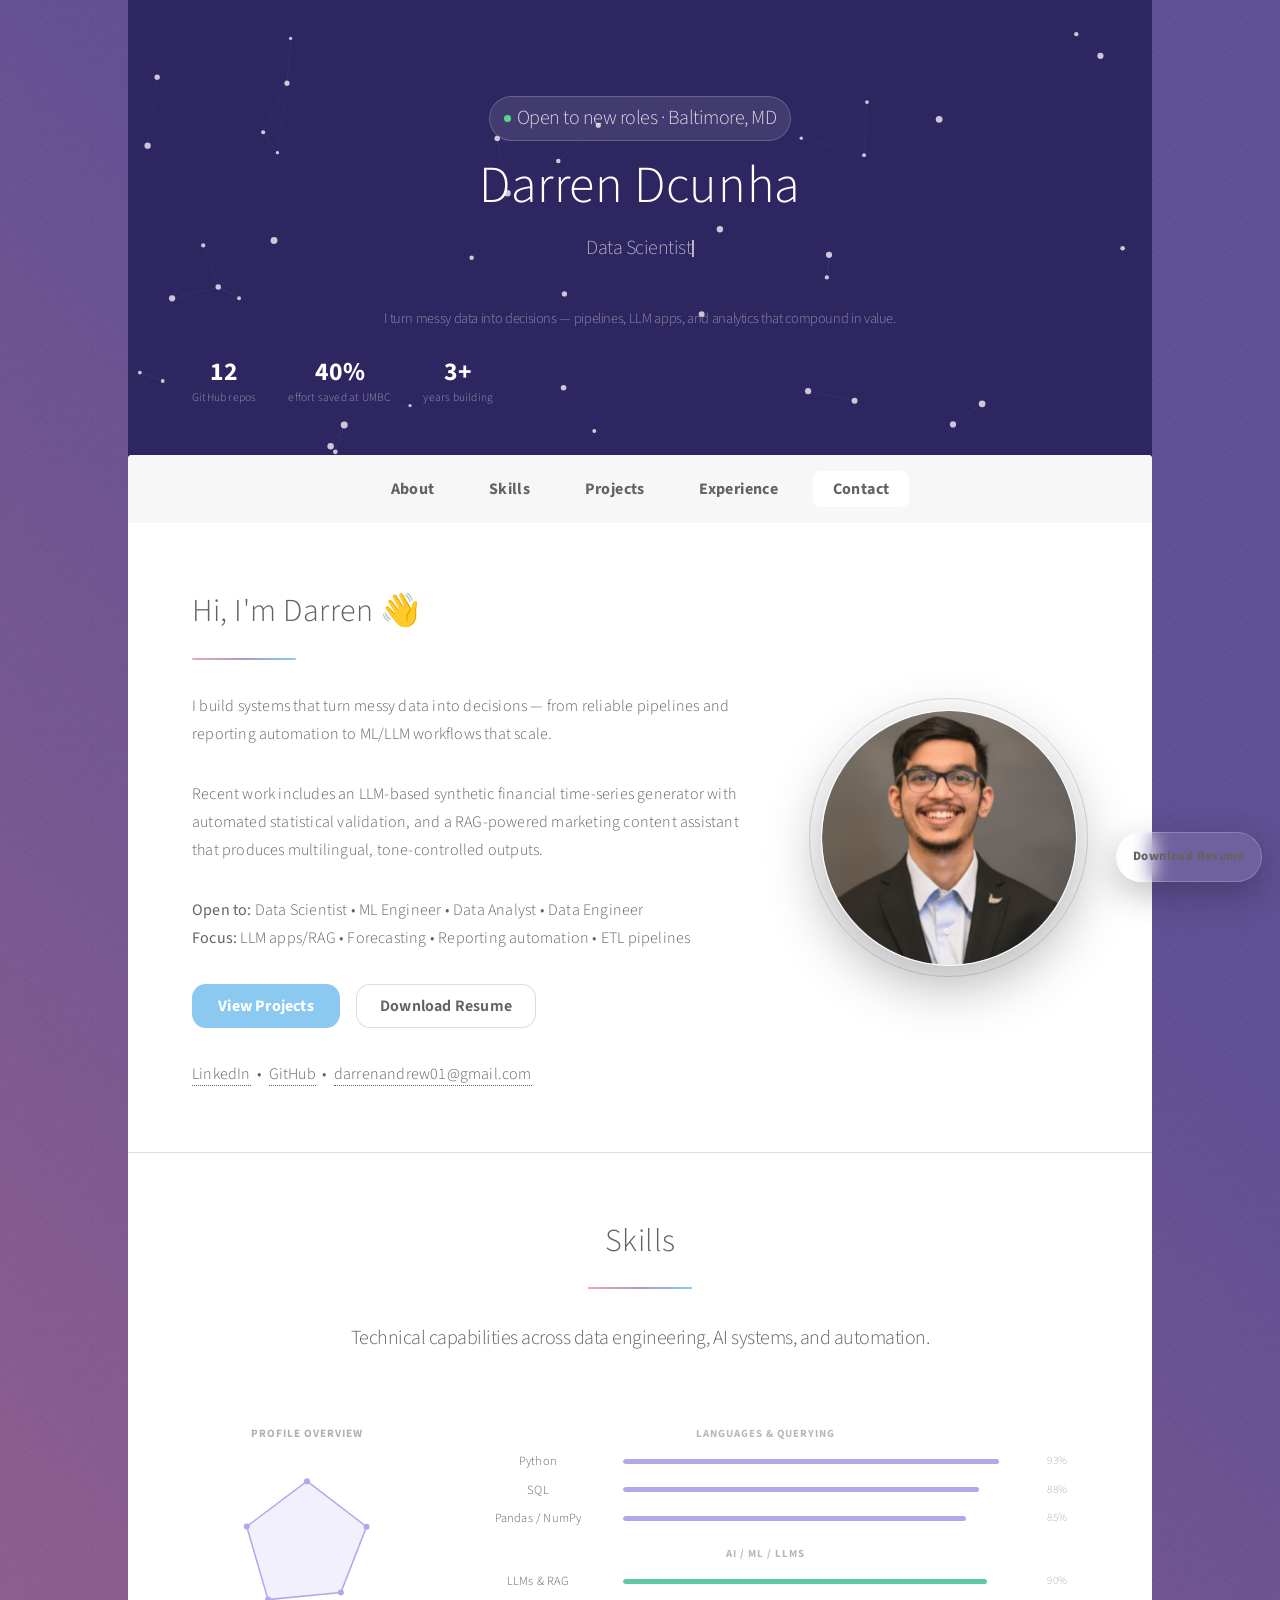
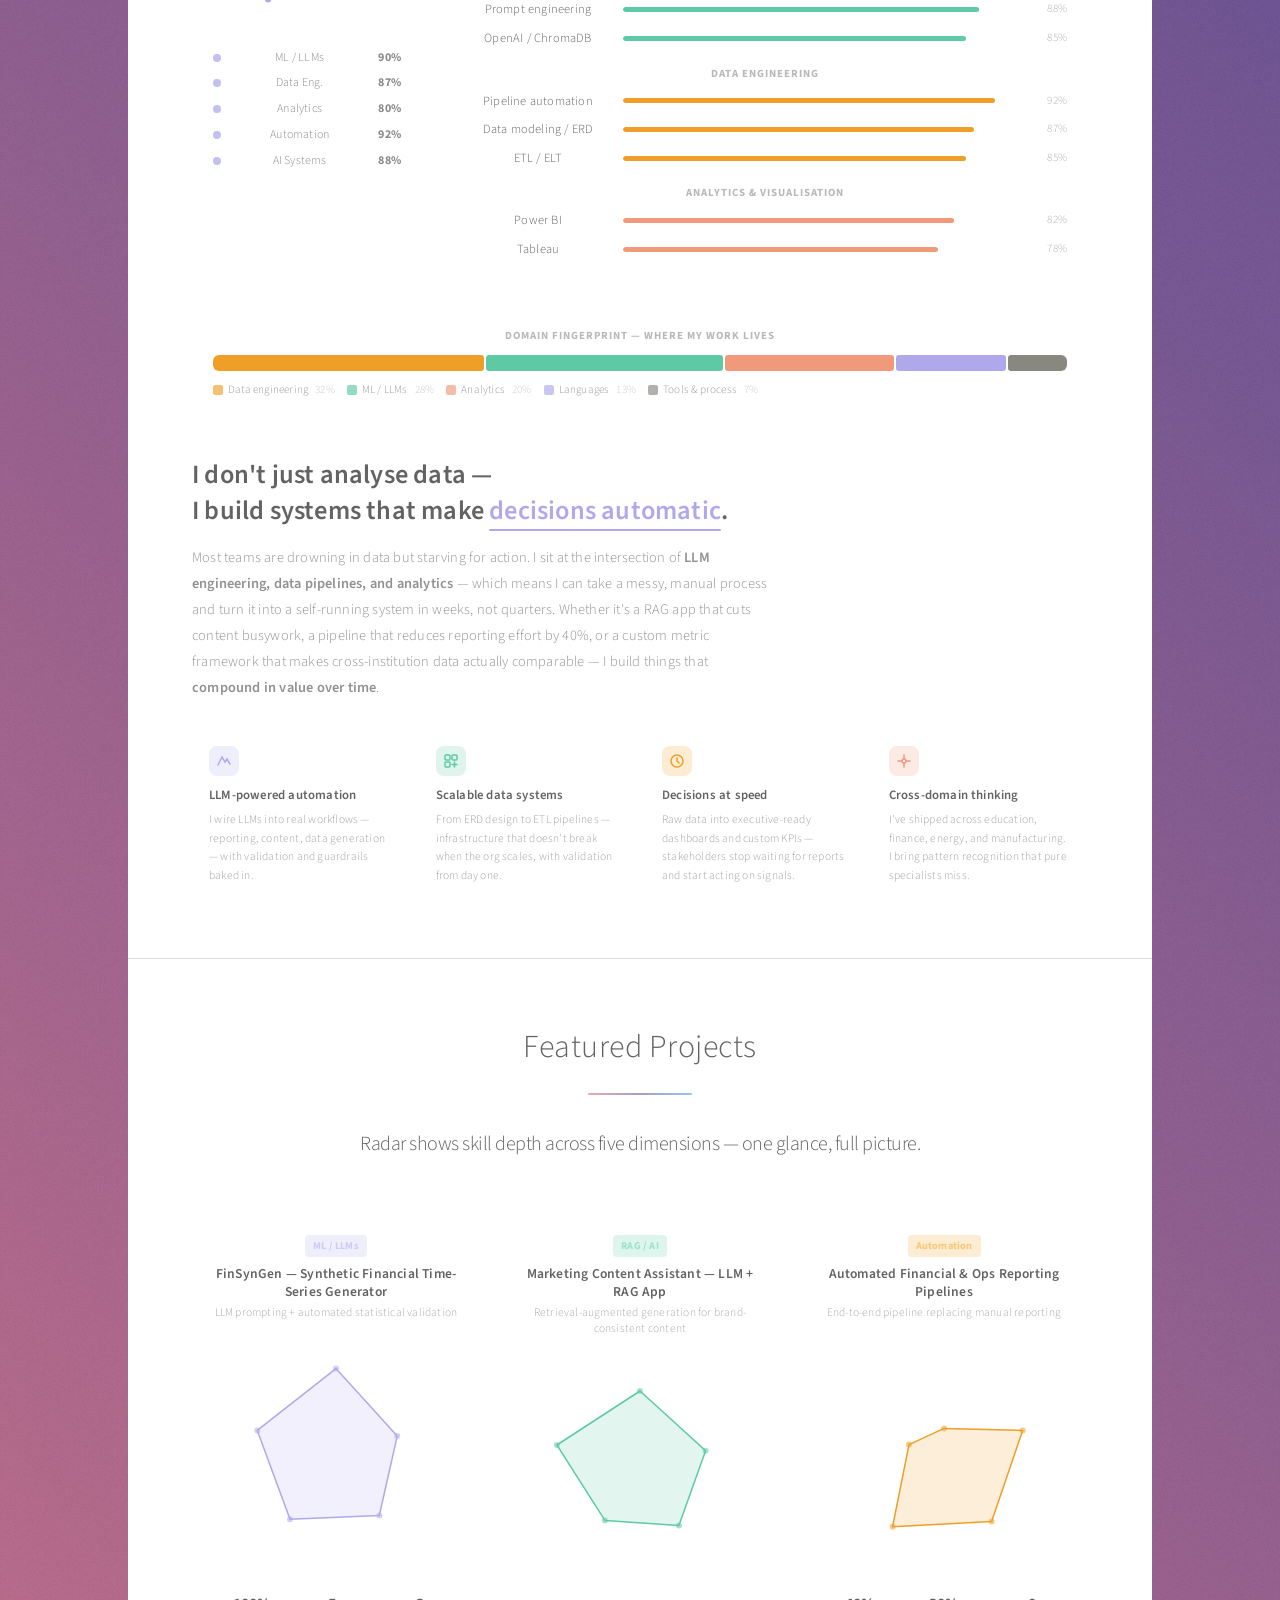
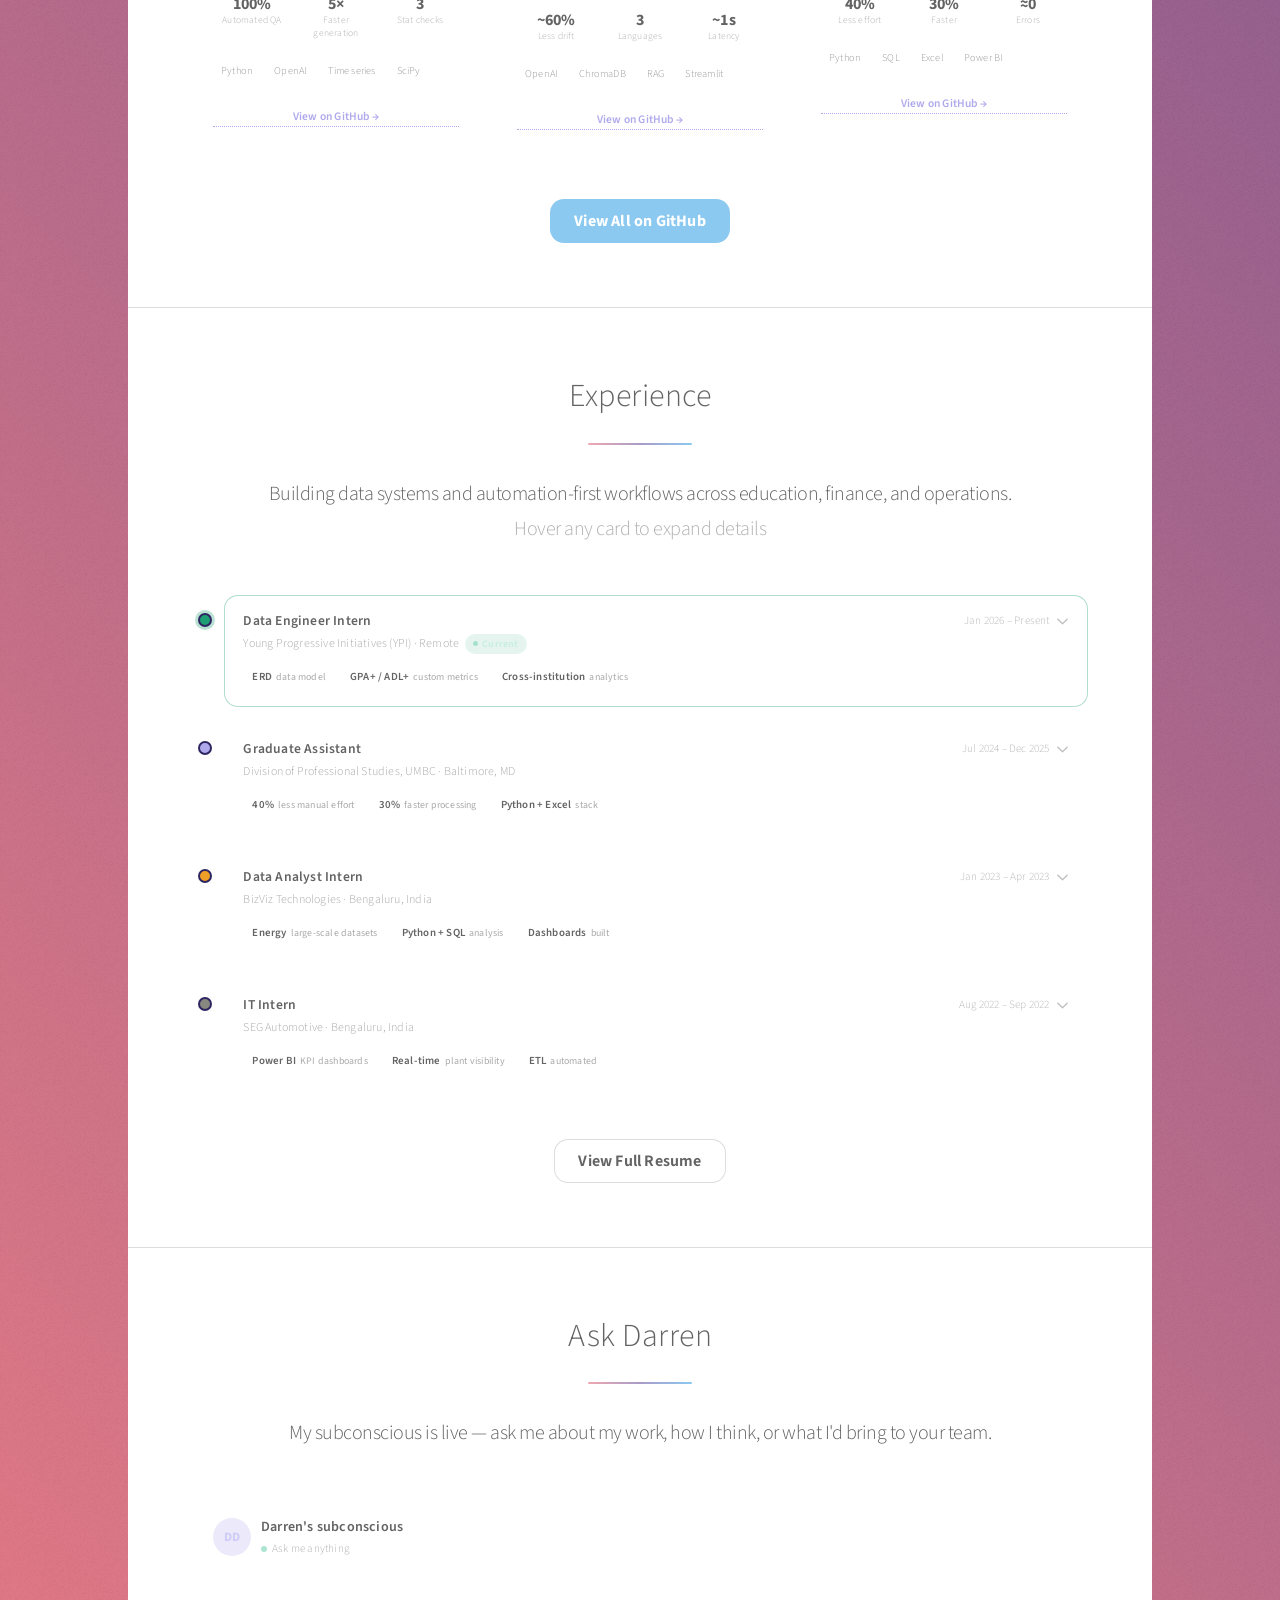
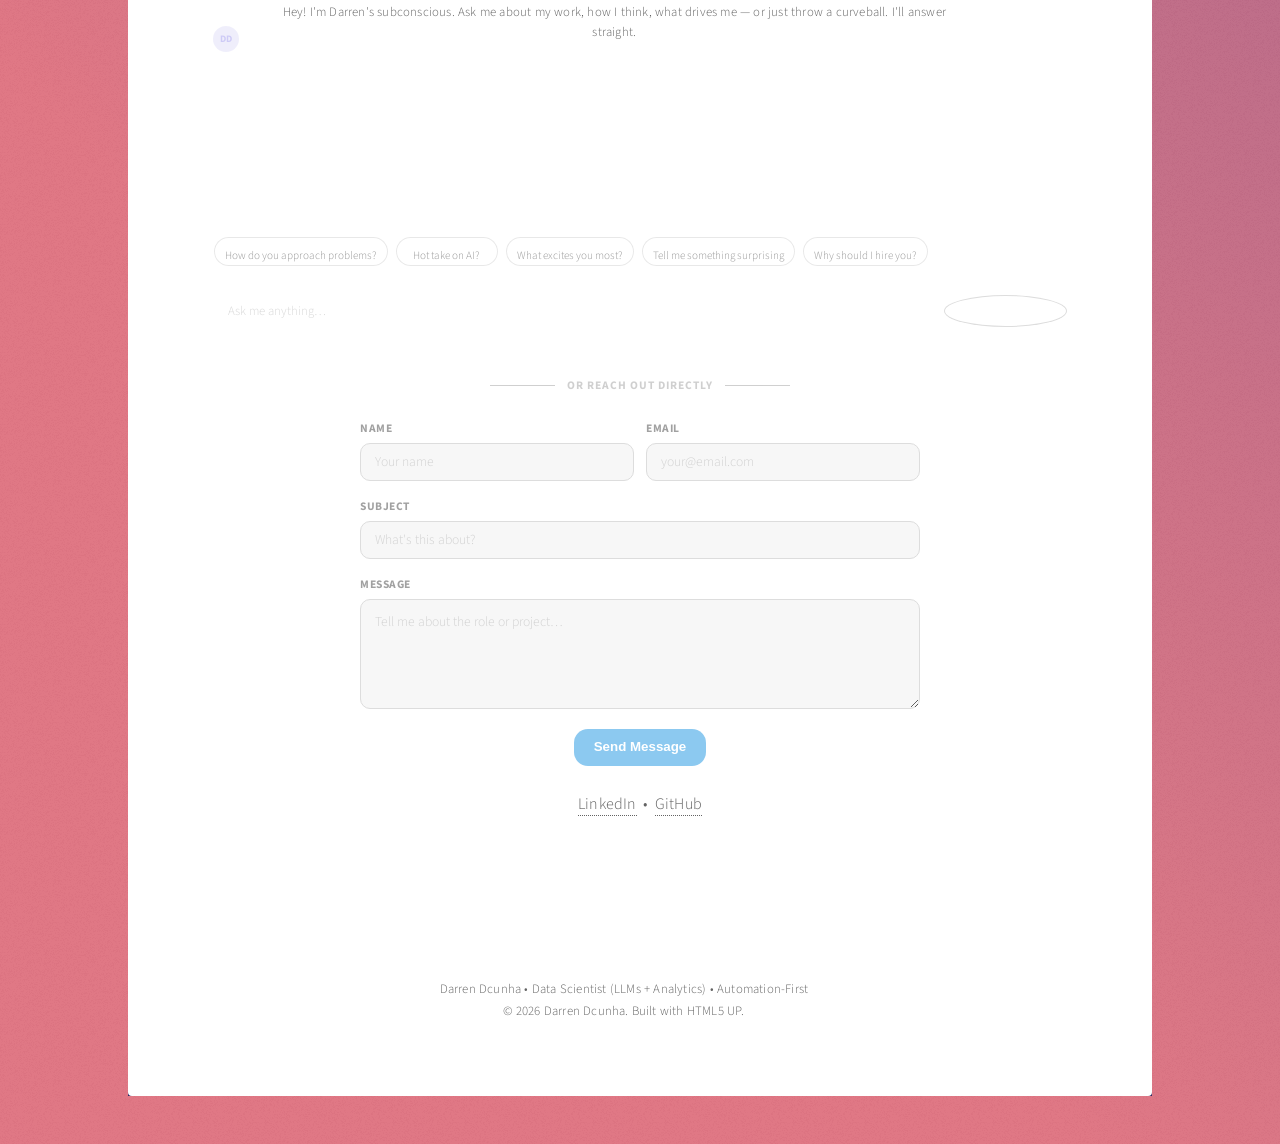
==== commit 42df92ae: "Update index.html" ====
--- a/index.html
+++ b/index.html
@@ -1,681 +1,1027 @@
 <!DOCTYPE HTML>
-<!--
-	Stellar by HTML5 UP
-	html5up.net | @ajlkn
-	Free for personal and commercial use under the CCA 3.0 license (html5up.net/license)
--->
 <html>
-	<head>
-		<title>Darren Dcunha | Data Scientist • ML/LLMs</title>
-		<meta charset="utf-8" />
-		<meta name="viewport" content="width=device-width, initial-scale=1, user-scalable=no" />
-		<meta name="description" content="Darren Dcunha — Data Scientist focused on analytics, forecasting, and LLM applications. Projects, experience, and contact." />
-
-		<!-- OpenGraph / Social Preview -->
-		<meta property="og:title" content="Darren Dcunha | Data Scientist • ML/LLMs" />
-		<meta property="og:description" content="Data Scientist focused on analytics, forecasting, and LLM applications. Projects, experience, and contact." />
-		<meta property="og:type" content="website" />
-		<meta property="og:url" content="https://darren16449.github.io/" />
-		<meta property="og:image" content="https://darren16449.github.io/images/og.png" />
-		<meta name="twitter:card" content="summary_large_image" />
-
-		<link rel="stylesheet" href="assets/css/main.css" />
-		<link rel="stylesheet" href="assets/css/custom.css" />
-		<noscript><link rel="stylesheet" href="assets/css/noscript.css" /></noscript>
-
-		<style>
-			/* ── Architecture Diagram ── */
-			.arch-diagram {
-				display: flex;
-				align-items: center;
-				flex-wrap: wrap;
-				gap: 0.4rem;
-				margin: 1rem 0 1.25rem;
-				font-size: 0.82rem;
-				font-weight: 600;
+<head>
+	<title>Darren Dcunha | Data Scientist • ML/LLMs</title>
+	<meta charset="utf-8" />
+	<meta name="viewport" content="width=device-width, initial-scale=1, user-scalable=no" />
+	<meta name="description" content="Darren Dcunha — Data Scientist focused on analytics, forecasting, and LLM applications." />
+	<meta property="og:title" content="Darren Dcunha | Data Scientist • ML/LLMs" />
+	<meta property="og:description" content="Data Scientist focused on analytics, forecasting, and LLM applications." />
+	<meta property="og:type" content="website" />
+	<meta property="og:url" content="https://darren16449.github.io/" />
+	<meta property="og:image" content="https://darren16449.github.io/images/og.png" />
+	<meta name="twitter:card" content="summary_large_image" />
+	<link rel="stylesheet" href="assets/css/main.css" />
+	<link rel="stylesheet" href="assets/css/custom.css" />
+	<noscript><link rel="stylesheet" href="assets/css/noscript.css" /></noscript>
+
+	<style>
+	/* ── GLOBAL ── */
+	#wrapper { background: #2e2660; }
+	#header  { background: #2e2660; }
+
+	/* ── HERO PARTICLE CANVAS ── */
+	#hero-canvas {
+		position: absolute; inset: 0; width: 100%; height: 100%;
+		opacity: 0.3; pointer-events: none;
+	}
+	#header.alt { position: relative; overflow: hidden; }
+	.hero-badge {
+		display: inline-flex; align-items: center; gap: 6px;
+		background: rgba(255,255,255,0.10); border: 0.5px solid rgba(255,255,255,0.2);
+		border-radius: 999px; padding: 4px 14px; font-size: 0.8rem;
+		color: rgba(255,255,255,0.85); margin-bottom: 0.9rem;
+	}
+	.hero-badge .bdot {
+		width: 7px; height: 7px; background: #5dde8c;
+		border-radius: 50%; animation: bpulse 2s ease-in-out infinite;
+	}
+	@keyframes bpulse { 0%,100%{opacity:1} 50%{opacity:0.3} }
+	.hero-typed { min-height: 1.4em; }
+	.hero-cursor {
+		display: inline-block; width: 2px; height: 0.85em;
+		background: rgba(255,255,255,0.7); margin-left: 1px;
+		animation: blink 1s step-end infinite; vertical-align: middle;
+	}
+	@keyframes blink { 0%,100%{opacity:1} 50%{opacity:0} }
+	.hero-stats { display: flex; gap: 2rem; flex-wrap: wrap; margin-top: 1rem; }
+	.hero-stat-val { font-size: 1.6rem; font-weight: 700; color: #fff; line-height: 1; }
+	.hero-stat-lbl { font-size: 0.72rem; color: rgba(255,255,255,0.5); margin-top: 3px; }
+
+	/* ── SKILLS ── */
+	.skills-layout {
+		display: grid; grid-template-columns: 230px 1fr; gap: 1.25rem;
+		align-items: start; max-width: 900px; margin: 0 auto;
+	}
+	@media (max-width: 700px) { .skills-layout { grid-template-columns: 1fr; } }
+	.s-card {
+		background: rgba(255,255,255,0.06); border: 0.5px solid rgba(255,255,255,0.12);
+		border-radius: 16px; padding: 1.25rem;
+	}
+	.s-card-title {
+		font-size: 0.7rem; font-weight: 700; letter-spacing: 1px;
+		text-transform: uppercase; opacity: 0.5; margin-bottom: 0.75rem;
+	}
+	.radar-legend { display: flex; flex-direction: column; gap: 6px; margin-top: 0.75rem; }
+	.rl-row { display: flex; align-items: center; gap: 7px; font-size: 0.75rem; opacity: 0.75; }
+	.rl-dot { width: 8px; height: 8px; border-radius: 50%; background: #AFA9EC; flex-shrink: 0; }
+	.rl-val { margin-left: auto; font-weight: 700; opacity: 1; }
+
+	.grp-label {
+		font-size: 0.68rem; font-weight: 700; letter-spacing: 1px;
+		text-transform: uppercase; opacity: 0.45; margin: 1rem 0 0.5rem;
+	}
+	.grp-label:first-child { margin-top: 0; }
+	.skill-row { display: flex; align-items: center; gap: 10px; margin-bottom: 8px; }
+	.skill-name { font-size: 0.78rem; width: 150px; flex-shrink: 0; }
+	.bar-track { flex: 1; height: 5px; background: rgba(255,255,255,0.08); border-radius: 3px; overflow: hidden; }
+	.bar-fill { height: 100%; border-radius: 3px; width: 0; transition: width 1.3s cubic-bezier(.4,0,.2,1); }
+	.bar-pct { font-size: 0.7rem; opacity: 0.5; width: 30px; text-align: right; flex-shrink: 0; }
+
+	.fp-card {
+		background: rgba(255,255,255,0.06); border: 0.5px solid rgba(255,255,255,0.12);
+		border-radius: 16px; padding: 1.1rem 1.25rem;
+		max-width: 900px; margin: 1.25rem auto 0;
+	}
+	.fp-lbl { font-size: 0.68rem; font-weight: 700; letter-spacing: 1px; text-transform: uppercase; opacity: 0.45; margin-bottom: 0.65rem; }
+	.fp-track { height: 16px; border-radius: 6px; display: flex; gap: 2px; overflow: hidden; }
+	.fp-seg { height: 100%; border-radius: 3px; flex: 0; transition: flex 1.3s cubic-bezier(.4,0,.2,1); position: relative; cursor: default; }
+	.fp-tip {
+		position: absolute; bottom: calc(100% + 5px); left: 50%; transform: translateX(-50%);
+		background: rgba(0,0,0,0.75); color: #fff; font-size: 0.65rem; font-weight: 600;
+		padding: 3px 8px; border-radius: 5px; white-space: nowrap;
+		opacity: 0; transition: opacity 0.15s; pointer-events: none; z-index: 10;
+	}
+	.fp-seg:hover .fp-tip { opacity: 1; }
+	.fp-row { display: flex; gap: 12px; flex-wrap: wrap; margin-top: 0.6rem; }
+	.fp-key { display: flex; align-items: center; gap: 5px; font-size: 0.7rem; opacity: 0.65; }
+	.fp-swatch { width: 10px; height: 10px; border-radius: 2px; flex-shrink: 0; }
+
+	/* ── PROJECTS radar cards ── */
+	.proj-grid {
+		display: grid; grid-template-columns: repeat(auto-fit, minmax(260px,1fr));
+		gap: 1rem; max-width: 900px; margin: 0 auto;
+	}
+	.proj-card {
+		background: rgba(255,255,255,0.06); border: 0.5px solid rgba(255,255,255,0.12);
+		border-radius: 16px; padding: 1.25rem;
+		transition: border-color 0.2s, transform 0.2s; cursor: default;
+	}
+	.proj-card:hover { border-color: rgba(255,255,255,0.28); transform: translateY(-2px); }
+	.p-tag { display: inline-block; font-size: 0.65rem; font-weight: 700; padding: 2px 8px; border-radius: 4px; margin-bottom: 0.5rem; }
+	.p-tag.ml   { background: rgba(175,169,236,0.2); color: #CECBF6; }
+	.p-tag.rag  { background: rgba(93,202,165,0.2); color: #9FE1CB; }
+	.p-tag.auto { background: rgba(239,159,39,0.2); color: #FAC775; }
+	.p-title { font-size: 0.85rem; font-weight: 600; line-height: 1.35; margin-bottom: 0.25rem; }
+	.p-sub   { font-size: 0.72rem; opacity: 0.55; margin-bottom: 0.9rem; line-height: 1.4; }
+	.p-radar-wrap { display: flex; justify-content: center; margin-bottom: 0.9rem; }
+	.p-impacts { display: flex; gap: 6px; margin-bottom: 0.85rem; }
+	.p-imp { flex: 1; background: rgba(255,255,255,0.06); border-radius: 8px; padding: 6px; text-align: center; }
+	.p-imp-num { font-size: 1rem; font-weight: 700; line-height: 1; }
+	.p-imp-lbl { font-size: 0.6rem; opacity: 0.5; margin-top: 2px; line-height: 1.3; }
+	.p-pills { display: flex; gap: 5px; flex-wrap: wrap; }
+	.p-pill { font-size: 0.65rem; padding: 2px 7px; border: 0.5px solid rgba(255,255,255,0.15); border-radius: 4px; opacity: 0.65; }
+	.p-gh { display: block; text-align: center; font-size: 0.72rem; font-weight: 600; color: #AFA9EC; text-decoration: none; margin-top: 0.75rem; padding-top: 0.75rem; border-top: 0.5px solid rgba(255,255,255,0.1); }
+	.p-gh:hover { color: #CECBF6; }
+
+	/* ── WHAT I BRING ── */
+	.bring-headline {
+		font-size: 1.65rem; font-weight: 600; line-height: 1.35;
+		max-width: 600px; margin-bottom: 1rem;
+	}
+	.bring-headline em {
+		font-style: normal; color: #AFA9EC; position: relative; display: inline-block;
+	}
+	.bring-headline em::after {
+		content: ''; position: absolute; left: 0; bottom: -2px;
+		height: 2px; width: 0; background: #AFA9EC; border-radius: 1px;
+		animation: uline 0.8s ease forwards 0.7s;
+	}
+	@keyframes uline { to { width: 100%; } }
+	.bring-tagline {
+		font-size: 0.9rem; opacity: 0.7; line-height: 1.8;
+		max-width: 580px; margin-bottom: 1.75rem;
+	}
+	.bring-tagline strong { font-weight: 600; opacity: 1; color: inherit; }
+	.dis-grid {
+		display: grid; grid-template-columns: repeat(auto-fit, minmax(190px,1fr));
+		gap: 10px; max-width: 900px; margin-bottom: 1.5rem;
+	}
+	.dis-card {
+		background: rgba(255,255,255,0.06); border: 0.5px solid rgba(255,255,255,0.10);
+		border-radius: 14px; padding: 1rem;
+		opacity: 0; transform: translateY(12px);
+		transition: opacity 0.45s ease, transform 0.45s ease, border-color 0.2s;
+	}
+	.dis-card.visible { opacity: 1; transform: translateY(0); }
+	.dis-card:hover { border-color: rgba(255,255,255,0.22); }
+	.dis-icon { width: 30px; height: 30px; border-radius: 8px; display: flex; align-items: center; justify-content: center; margin-bottom: 0.6rem; }
+	.dis-title { font-size: 0.8rem; font-weight: 600; margin-bottom: 0.3rem; }
+	.dis-body  { font-size: 0.72rem; opacity: 0.6; line-height: 1.6; }
+
+	/* ── EXPERIENCE TIMELINE ── */
+	.timeline { position: relative; padding-left: 32px; max-width: 900px; margin: 0 auto; }
+	.timeline::before {
+		content: ''; position: absolute; left: 9px; top: 12px; bottom: 12px;
+		width: 1.5px; background: rgba(255,255,255,0.15);
+	}
+	.tl-item {
+		position: relative; margin-bottom: 1rem;
+		opacity: 0; transform: translateY(14px);
+		transition: opacity 0.45s ease, transform 0.45s ease;
+	}
+	.tl-item.visible { opacity: 1; transform: translateY(0); }
+	.tl-dot-wrap { position: absolute; left: -28px; top: 16px; width: 18px; height: 18px; display: flex; align-items: center; justify-content: center; }
+	.tl-dot { width: 14px; height: 14px; border-radius: 50%; border: 2.5px solid #2e2660; transition: transform 0.3s; }
+	.tl-item:hover .tl-dot { transform: scale(1.25); }
+	.tl-dot.current { box-shadow: 0 0 0 3px rgba(29,158,117,0.3); }
+	.tl-card {
+		background: rgba(255,255,255,0.06); border: 0.5px solid rgba(255,255,255,0.10);
+		border-radius: 14px; padding: 1rem 1.15rem; cursor: default;
+		transition: border-color 0.25s;
+	}
+	.tl-card:hover { border-color: rgba(255,255,255,0.22); }
+	.tl-card.current-card { border-color: rgba(29,158,117,0.35); }
+	.tl-card.current-card:hover { border-color: rgba(29,158,117,0.65); }
+	.tl-head { display: flex; align-items: flex-start; justify-content: space-between; gap: 0.75rem; }
+	.tl-role { font-size: 0.85rem; font-weight: 600; line-height: 1.3; }
+	.tl-right { display: flex; align-items: center; gap: 6px; flex-shrink: 0; }
+	.tl-date { font-size: 0.7rem; opacity: 0.45; }
+	.chevron { width: 13px; height: 13px; flex-shrink: 0; transition: transform 0.35s ease; opacity: 0.4; }
+	.tl-card:hover .chevron { transform: rotate(180deg); opacity: 0.7; }
+	.tl-company { font-size: 0.75rem; opacity: 0.55; margin-top: 0.2rem; display: flex; align-items: center; gap: 6px; }
+	.cur-badge {
+		display: inline-flex; align-items: center; gap: 4px;
+		background: rgba(29,158,117,0.2); color: #9FE1CB;
+		font-size: 0.62rem; font-weight: 700; padding: 2px 8px; border-radius: 999px;
+	}
+	.cur-bdot { width: 5px; height: 5px; border-radius: 50%; background: #5DCAA5; animation: bpulse 1.8s ease-in-out infinite; }
+	.tl-metrics { display: flex; gap: 6px; flex-wrap: wrap; margin-top: 0.65rem; }
+	.m-chip {
+		background: rgba(255,255,255,0.07); border-radius: 7px;
+		padding: 4px 9px; font-size: 0.68rem; font-weight: 600;
+		display: inline-flex; align-items: baseline; gap: 4px;
+	}
+	.m-chip span { font-size: 0.62rem; font-weight: 400; opacity: 0.55; }
+	.tl-expandable { display: grid; grid-template-rows: 0fr; transition: grid-template-rows 0.38s cubic-bezier(.4,0,.2,1); }
+	.tl-card:hover .tl-expandable { grid-template-rows: 1fr; }
+	.tl-expandable-inner { overflow: hidden; }
+	.tl-bullets { margin: 0.7rem 0 0 1rem; list-style: disc; }
+	.tl-bullets li { font-size: 0.75rem; opacity: 0.65; line-height: 1.65; margin-bottom: 0.25rem; }
+	.tl-bullets li strong { font-weight: 600; opacity: 1; }
+	.tl-tech { display: flex; gap: 5px; flex-wrap: wrap; margin-top: 0.6rem; padding-top: 0.6rem; border-top: 0.5px solid rgba(255,255,255,0.08); }
+	.t-tag { font-size: 0.62rem; padding: 2px 7px; border: 0.5px solid rgba(255,255,255,0.12); border-radius: 4px; opacity: 0.55; }
+
+	/* ── ASK DARREN ── */
+	.chat-wrap {
+		background: rgba(255,255,255,0.06); border: 0.5px solid rgba(255,255,255,0.12);
+		border-radius: 16px; overflow: hidden; max-width: 900px; margin: 0 auto;
+	}
+	.chat-header {
+		padding: 1rem 1.25rem; border-bottom: 0.5px solid rgba(255,255,255,0.08);
+		display: flex; align-items: center; gap: 10px;
+	}
+	.chat-av {
+		width: 38px; height: 38px; border-radius: 50%;
+		background: rgba(175,169,236,0.25); display: flex; align-items: center;
+		justify-content: center; font-size: 0.8rem; font-weight: 700; color: #CECBF6; flex-shrink: 0;
+	}
+	.chat-hname { font-size: 0.88rem; font-weight: 600; }
+	.chat-hsub  { font-size: 0.7rem; opacity: 0.5; display: flex; align-items: center; gap: 5px; margin-top: 1px; }
+	.chat-msgs {
+		padding: 1rem 1.25rem; display: flex; flex-direction: column;
+		gap: 0.75rem; min-height: 260px; max-height: 380px; overflow-y: auto; scroll-behavior: smooth;
+	}
+	.msg { display: flex; gap: 8px; align-items: flex-end; max-width: 90%; }
+	.msg.user { align-self: flex-end; flex-direction: row-reverse; }
+	.bubble {
+		padding: 0.55rem 0.9rem; border-radius: 14px; font-size: 0.8rem;
+		line-height: 1.6; background: rgba(255,255,255,0.08);
+		border: 0.5px solid rgba(255,255,255,0.1); color: inherit;
+	}
+	.msg.user .bubble { background: #534AB7; border-color: #534AB7; }
+	.msg-av {
+		width: 26px; height: 26px; border-radius: 50%;
+		background: rgba(175,169,236,0.2); display: flex; align-items: center;
+		justify-content: center; font-size: 0.62rem; font-weight: 700; color: #CECBF6; flex-shrink: 0;
+	}
+	.msg.user .msg-av { background: #7F77DD; color: #fff; }
+	.typing-bubble { display: flex; align-items: center; gap: 4px; padding: 0.55rem 0.9rem; }
+	.tdot { width: 6px; height: 6px; border-radius: 50%; background: rgba(255,255,255,0.4); animation: tda 1.2s ease-in-out infinite; }
+	.tdot:nth-child(2){animation-delay:.2s} .tdot:nth-child(3){animation-delay:.4s}
+	@keyframes tda{0%,80%,100%{transform:translateY(0);opacity:0.4}40%{transform:translateY(-5px);opacity:1}}
+	.sugs { padding: 0 1.25rem 0.75rem; display: flex; gap: 6px; flex-wrap: wrap; }
+	.sug {
+		font-size: 0.7rem; opacity: 0.65; padding: 4px 11px;
+		border: 0.5px solid rgba(255,255,255,0.18); border-radius: 999px;
+		background: transparent; cursor: pointer; color: inherit; font-family: inherit;
+		transition: opacity 0.15s, background 0.15s;
+	}
+	.sug:hover { opacity: 1; background: rgba(255,255,255,0.08); }
+	.chat-input-row {
+		padding: 0.75rem 1.25rem; border-top: 0.5px solid rgba(255,255,255,0.08);
+		display: flex; gap: 8px; align-items: center;
+	}
+	.chat-in {
+		flex: 1; font-size: 0.8rem; border: 0.5px solid rgba(255,255,255,0.15);
+		border-radius: 999px; padding: 8px 14px; background: rgba(255,255,255,0.06);
+		color: inherit; font-family: inherit; outline: none; transition: border-color 0.2s;
+	}
+	.chat-in:focus { border-color: rgba(255,255,255,0.35); }
+	.send-btn {
+		width: 32px; height: 32px; border-radius: 50%; background: #534AB7;
+		border: none; cursor: pointer; display: flex; align-items: center;
+		justify-content: center; flex-shrink: 0; transition: background 0.15s;
+	}
+	.send-btn:hover { background: #3C3489; }
+	.send-btn svg { width: 14px; height: 14px; fill: none; stroke: #fff; stroke-width: 2; stroke-linecap: round; stroke-linejoin: round; }
+
+	/* ── ARCH DIAGRAM ── */
+	.arch-diagram { display: flex; align-items: center; flex-wrap: wrap; gap: 0.4rem; margin: 1rem 0 1.25rem; font-size: 0.8rem; font-weight: 600; }
+	.arch-node { background: rgba(255,255,255,0.10); border: 1px solid rgba(255,255,255,0.2); border-radius: 8px; padding: 0.3rem 0.65rem; white-space: nowrap; }
+	.arch-arrow { opacity: 0.45; font-size: 0.9rem; }
+	.pill { display: inline-flex; align-items: center; padding: 0.3rem 0.65rem; border-radius: 999px; font-size: 0.72rem; font-weight: 700; background: rgba(255,255,255,0.08); border: 1px solid rgba(255,255,255,0.15); }
+	.pill-row { display: flex; flex-wrap: wrap; gap: 0.4rem; margin: 0.25rem 0 0.85rem; }
+
+	/* ── CONTACT FORM ── */
+	.contact-form { max-width: 560px; margin: 1.5rem auto 0; text-align: left; }
+	.contact-form .field { margin-bottom: 1rem; }
+	.contact-form label { display: block; font-size: 0.72rem; font-weight: 700; letter-spacing: 0.5px; text-transform: uppercase; opacity: 0.6; margin-bottom: 0.35rem; }
+	.contact-form input, .contact-form textarea {
+		width: 100%; background: rgba(255,255,255,0.07); border: 1px solid rgba(255,255,255,0.15);
+		border-radius: 10px; padding: 0.65rem 0.9rem; font-size: 0.85rem; color: inherit;
+		outline: none; transition: border-color 0.2s; box-sizing: border-box; font-family: inherit;
+	}
+	.contact-form input:focus, .contact-form textarea:focus { border-color: rgba(255,255,255,0.4); }
+	.contact-form textarea { resize: vertical; min-height: 110px; }
+	.contact-form .form-row { display: grid; grid-template-columns: 1fr 1fr; gap: 0.75rem; }
+	@media (max-width: 600px) { .contact-form .form-row { grid-template-columns: 1fr; } }
+	.contact-form .submit-row { text-align: center; margin-top: 1.25rem; }
+	#form-status { margin-top: 0.75rem; font-size: 0.8rem; font-weight: 600; opacity: 0.75; text-align: center; }
+	.or-divider { display: flex; align-items: center; gap: 0.75rem; margin: 1.5rem auto; max-width: 300px; opacity: 0.3; font-size: 0.72rem; font-weight: 700; letter-spacing: 1px; text-transform: uppercase; }
+	.or-divider::before,.or-divider::after { content:''; flex:1; height:1px; background:currentColor; }
+
+	/* ── PROFILE PIC ── */
+	.profile-pic { border-radius: 20px; box-shadow: 0 18px 55px rgba(0,0,0,0.3); border: 1px solid rgba(255,255,255,0.1); }
+
+	/* ── RESUME FAB ── */
+	.resume-fab {
+		position: fixed; right: 18px; bottom: 18px; z-index: 9999;
+		display: inline-flex; align-items: center; justify-content: center;
+		padding: 0.85rem 1rem; border-radius: 999px; font-weight: 800;
+		font-size: 0.8rem; letter-spacing: 0.4px; text-decoration: none;
+		background: rgba(255,255,255,0.10); border: 1px solid rgba(255,255,255,0.2);
+		box-shadow: 0 12px 35px rgba(0,0,0,0.25); backdrop-filter: blur(10px);
+		transition: transform 0.2s;
+	}
+	.resume-fab:hover { transform: translateY(-2px); text-decoration: none; }
+	</style>
+</head>
+<body class="is-preload">
+<div id="wrapper">
+
+<!-- ══ HEADER / HERO ══ -->
+<header id="header" class="alt">
+	<canvas id="hero-canvas"></canvas>
+	<div style="position:relative;z-index:1">
+		<p class="hero-badge"><span class="bdot"></span>Open to new roles · Baltimore, MD</p>
+		<h1>Darren Dcunha</h1>
+		<p class="hero-typed" id="heroTyped"></p>
+		<p style="margin-top:0.5rem;opacity:0.7;font-size:0.9rem">I turn messy data into decisions — pipelines, LLM apps, and analytics that compound in value.</p>
+		<div class="hero-stats">
+			<div><div class="hero-stat-val" id="hs1">0</div><div class="hero-stat-lbl">GitHub repos</div></div>
+			<div><div class="hero-stat-val" id="hs2">0%</div><div class="hero-stat-lbl">effort saved at UMBC</div></div>
+			<div><div class="hero-stat-val" id="hs3">0+</div><div class="hero-stat-lbl">years building</div></div>
+		</div>
+	</div>
+</header>
+
+<!-- ══ NAV ══ -->
+<nav id="nav">
+	<ul>
+		<li><a href="#intro" class="active">About</a></li>
+		<li><a href="#skills">Skills</a></li>
+		<li><a href="#projects">Projects</a></li>
+		<li><a href="#experience">Experience</a></li>
+		<li><a href="#contact">Contact</a></li>
+	</ul>
+</nav>
+
+<div id="main">
+
+<!-- ══ ABOUT ══ -->
+<section id="intro" class="main">
+	<div class="spotlight">
+		<div class="content">
+			<header class="major"><h2>Hi, I'm Darren 👋</h2></header>
+			<p>I build systems that turn messy data into decisions — from reliable pipelines and reporting automation to ML/LLM workflows that scale.</p>
+			<p>Recent work includes an LLM-based synthetic financial time-series generator with automated statistical validation, and a RAG-powered marketing content assistant that produces multilingual, tone-controlled outputs.</p>
+			<p style="margin-top:0.75rem">
+				<strong>Open to:</strong> Data Scientist • ML Engineer • Data Analyst • Data Engineer<br/>
+				<strong>Focus:</strong> LLM apps/RAG • Forecasting • Reporting automation • ETL pipelines
+			</p>
+			<ul class="actions">
+				<li><a href="#projects" class="button primary">View Projects</a></li>
+				<li><a href="assets/Darren_Dcunha_Resume.pdf" class="button" target="_blank" rel="noreferrer">Download Resume</a></li>
+			</ul>
+			<p style="margin-top:0.75rem">
+				<a href="https://www.linkedin.com/in/darrenandrewdcunha" target="_blank" rel="noreferrer">LinkedIn</a> &nbsp;•&nbsp;
+				<a href="https://github.com/darren16449" target="_blank" rel="noreferrer">GitHub</a> &nbsp;•&nbsp;
+				<a href="mailto:darrenandrew01@gmail.com">darrenandrew01@gmail.com</a>
+			</p>
+		</div>
+		<span class="image"><img src="images/headshot.jpg" alt="Darren Dcunha" class="profile-pic"/></span>
+	</div>
+</section>
+
+<!-- ══ SKILLS ══ -->
+<section id="skills" class="main special">
+	<header class="major">
+		<h2>Skills</h2>
+		<p>Technical capabilities across data engineering, AI systems, and automation.</p>
+	</header>
+
+	<div class="skills-layout" id="skillsLayout">
+		<!-- Radar -->
+		<div class="s-card">
+			<div class="s-card-title">Profile overview</div>
+			<div style="display:flex;justify-content:center">
+				<canvas id="radarC" width="180" height="180"></canvas>
+			</div>
+			<div class="radar-legend" id="radarLegend"></div>
+		</div>
+		<!-- Bars -->
+		<div class="s-card" id="barsCard">
+			<div class="grp-label">Languages & querying</div>
+			<div class="skill-row"><span class="skill-name">Python</span><div class="bar-track"><div class="bar-fill" style="background:#AFA9EC" data-w="93"></div></div><span class="bar-pct">93%</span></div>
+			<div class="skill-row"><span class="skill-name">SQL</span><div class="bar-track"><div class="bar-fill" style="background:#AFA9EC" data-w="88"></div></div><span class="bar-pct">88%</span></div>
+			<div class="skill-row"><span class="skill-name">Pandas / NumPy</span><div class="bar-track"><div class="bar-fill" style="background:#AFA9EC" data-w="85"></div></div><span class="bar-pct">85%</span></div>
+			<div class="grp-label">AI / ML / LLMs</div>
+			<div class="skill-row"><span class="skill-name">LLMs & RAG</span><div class="bar-track"><div class="bar-fill" style="background:#5DCAA5" data-w="90"></div></div><span class="bar-pct">90%</span></div>
+			<div class="skill-row"><span class="skill-name">Prompt engineering</span><div class="bar-track"><div class="bar-fill" style="background:#5DCAA5" data-w="88"></div></div><span class="bar-pct">88%</span></div>
+			<div class="skill-row"><span class="skill-name">OpenAI / ChromaDB</span><div class="bar-track"><div class="bar-fill" style="background:#5DCAA5" data-w="85"></div></div><span class="bar-pct">85%</span></div>
+			<div class="grp-label">Data engineering</div>
+			<div class="skill-row"><span class="skill-name">Pipeline automation</span><div class="bar-track"><div class="bar-fill" style="background:#EF9F27" data-w="92"></div></div><span class="bar-pct">92%</span></div>
+			<div class="skill-row"><span class="skill-name">Data modeling / ERD</span><div class="bar-track"><div class="bar-fill" style="background:#EF9F27" data-w="87"></div></div><span class="bar-pct">87%</span></div>
+			<div class="skill-row"><span class="skill-name">ETL / ELT</span><div class="bar-track"><div class="bar-fill" style="background:#EF9F27" data-w="85"></div></div><span class="bar-pct">85%</span></div>
+			<div class="grp-label">Analytics & visualisation</div>
+			<div class="skill-row"><span class="skill-name">Power BI</span><div class="bar-track"><div class="bar-fill" style="background:#F0997B" data-w="82"></div></div><span class="bar-pct">82%</span></div>
+			<div class="skill-row"><span class="skill-name">Tableau</span><div class="bar-track"><div class="bar-fill" style="background:#F0997B" data-w="78"></div></div><span class="bar-pct">78%</span></div>
+		</div>
+	</div>
+
+	<!-- Domain fingerprint -->
+	<div class="fp-card" id="fpCard">
+		<div class="fp-lbl">Domain fingerprint — where my work lives</div>
+		<div class="fp-track" id="fpTrack"></div>
+		<div class="fp-row" id="fpLegend"></div>
+	</div>
+
+	<!-- What I bring section -->
+	<div style="max-width:900px;margin:2.5rem auto 0;text-align:left">
+		<div class="bring-headline">
+			I don't just analyse data —<br>I build systems that make <em>decisions automatic</em>.
+		</div>
+		<p class="bring-tagline">
+			Most teams are drowning in data but starving for action. I sit at the intersection of
+			<strong>LLM engineering, data pipelines, and analytics</strong> — which means I can take a messy,
+			manual process and turn it into a self-running system in weeks, not quarters.
+			Whether it's a RAG app that cuts content busywork, a pipeline that reduces reporting effort by 40%,
+			or a custom metric framework that makes cross-institution data actually comparable —
+			I build things that <strong>compound in value over time</strong>.
+		</p>
+		<div class="dis-grid" id="disGrid">
+			<div class="dis-card">
+				<div class="dis-icon" style="background:rgba(175,169,236,0.2)">
+					<svg width="16" height="16" viewBox="0 0 16 16" fill="none" stroke="#AFA9EC" stroke-width="1.5" stroke-linecap="round"><path d="M2 12L6 4l3 5 2-3 3 5"/></svg>
+				</div>
+				<div class="dis-title">LLM-powered automation</div>
+				<div class="dis-body">I wire LLMs into real workflows — reporting, content, data generation — with validation and guardrails baked in.</div>
+			</div>
+			<div class="dis-card">
+				<div class="dis-icon" style="background:rgba(93,202,165,0.2)">
+					<svg width="16" height="16" viewBox="0 0 16 16" fill="none" stroke="#5DCAA5" stroke-width="1.5" stroke-linecap="round"><rect x="2" y="2" width="5" height="5" rx="1"/><rect x="9" y="2" width="5" height="5" rx="1"/><rect x="2" y="9" width="5" height="5" rx="1"/><path d="M9 11.5h5M11.5 9v5"/></svg>
+				</div>
+				<div class="dis-title">Scalable data systems</div>
+				<div class="dis-body">From ERD design to ETL pipelines — infrastructure that doesn't break when the org scales, with validation from day one.</div>
+			</div>
+			<div class="dis-card">
+				<div class="dis-icon" style="background:rgba(239,159,39,0.2)">
+					<svg width="16" height="16" viewBox="0 0 16 16" fill="none" stroke="#EF9F27" stroke-width="1.5" stroke-linecap="round"><circle cx="8" cy="8" r="6"/><path d="M8 5v3l2 2"/></svg>
+				</div>
+				<div class="dis-title">Decisions at speed</div>
+				<div class="dis-body">Raw data into executive-ready dashboards and custom KPIs — stakeholders stop waiting for reports and start acting on signals.</div>
+			</div>
+			<div class="dis-card">
+				<div class="dis-icon" style="background:rgba(240,153,123,0.2)">
+					<svg width="16" height="16" viewBox="0 0 16 16" fill="none" stroke="#F0997B" stroke-width="1.5" stroke-linecap="round"><path d="M8 2v4M8 10v4M2 8h4M10 8h4"/><circle cx="8" cy="8" r="2"/></svg>
+				</div>
+				<div class="dis-title">Cross-domain thinking</div>
+				<div class="dis-body">I've shipped across education, finance, energy, and manufacturing. I bring pattern recognition that pure specialists miss.</div>
+			</div>
+		</div>
+	</div>
+</section>
+
+<!-- ══ PROJECTS ══ -->
+<section id="projects" class="main special">
+	<header class="major">
+		<h2>Featured Projects</h2>
+		<p>Radar shows skill depth across five dimensions — one glance, full picture.</p>
+	</header>
+	<div class="proj-grid" id="projGrid"></div>
+	<footer class="major">
+		<ul class="actions special">
+			<li><a href="https://github.com/darren16449" class="button primary" target="_blank" rel="noreferrer">View All on GitHub</a></li>
+		</ul>
+	</footer>
+</section>
+
+<!-- ══ EXPERIENCE ══ -->
+<section id="experience" class="main special">
+	<header class="major">
+		<h2>Experience</h2>
+		<p>Building data systems and automation-first workflows across education, finance, and operations.<br/><small style="opacity:0.5">Hover any card to expand details</small></p>
+	</header>
+	<div class="timeline" id="timeline">
+
+		<!-- YPI -->
+		<div class="tl-item">
+			<div class="tl-dot-wrap"><div class="tl-dot current" style="background:#1D9E75"></div></div>
+			<div class="tl-card current-card">
+				<div class="tl-head">
+					<div class="tl-role">Data Engineer Intern</div>
+					<div class="tl-right">
+						<span class="tl-date">Jan 2026 – Present</span>
+						<svg class="chevron" viewBox="0 0 14 14" fill="none" stroke="currentColor" stroke-width="1.5" stroke-linecap="round" stroke-linejoin="round"><path d="M2 4.5l5 5 5-5"/></svg>
+					</div>
+				</div>
+				<div class="tl-company">Young Progressive Initiatives (YPI) · Remote <span class="cur-badge"><span class="cur-bdot"></span>Current</span></div>
+				<div class="tl-metrics">
+					<div class="m-chip">ERD <span>data model</span></div>
+					<div class="m-chip">GPA+ / ADL+ <span>custom metrics</span></div>
+					<div class="m-chip">Cross-institution <span>analytics</span></div>
+				</div>
+				<div class="tl-expandable"><div class="tl-expandable-inner">
+					<ul class="tl-bullets">
+						<li>Designed a scalable relational data model and ERD integrating student, course, and academic performance datasets for <strong>large-scale educational analytics</strong>.</li>
+						<li>Developed advanced metrics — <strong>GPA+, ADL+, weighted GPA</strong> — enabling fair cross-institution comparison of student outcomes.</li>
+						<li>Built data validation, normalization, and integrity-check workflows ensuring high-quality datasets for reporting and downstream decision-making.</li>
+						<li>Documented data definitions, metrics logic, and data structures for consistency and maintainability across datasets.</li>
+					</ul>
+					<div class="tl-tech">
+						<span class="t-tag">SQL</span><span class="t-tag">Data modeling</span><span class="t-tag">ERD</span><span class="t-tag">Data validation</span><span class="t-tag">Normalization</span><span class="t-tag">Documentation</span>
+					</div>
+				</div></div>
+			</div>
+		</div>
+
+		<!-- UMBC -->
+		<div class="tl-item">
+			<div class="tl-dot-wrap"><div class="tl-dot" style="background:#AFA9EC"></div></div>
+			<div class="tl-card">
+				<div class="tl-head">
+					<div class="tl-role">Graduate Assistant</div>
+					<div class="tl-right">
+						<span class="tl-date">Jul 2024 – Dec 2025</span>
+						<svg class="chevron" viewBox="0 0 14 14" fill="none" stroke="currentColor" stroke-width="1.5" stroke-linecap="round" stroke-linejoin="round"><path d="M2 4.5l5 5 5-5"/></svg>
+					</div>
+				</div>
+				<div class="tl-company">Division of Professional Studies, UMBC · Baltimore, MD</div>
+				<div class="tl-metrics">
+					<div class="m-chip">40% <span>less manual effort</span></div>
+					<div class="m-chip">30% <span>faster processing</span></div>
+					<div class="m-chip">Python + Excel <span>stack</span></div>
+				</div>
+				<div class="tl-expandable"><div class="tl-expandable-inner">
+					<ul class="tl-bullets">
+						<li>Designed and automated financial and payroll reporting workflows using <strong>Python and Excel</strong>, reducing manual effort by <strong>40%</strong>.</li>
+						<li>Structured document and data organization across Google Workspace and Adobe, improving audit readiness and retrieval speed.</li>
+						<li>Coordinated payroll and deposit workflows for a multi-person team, reducing processing time by <strong>30%</strong>.</li>
+					</ul>
+					<div class="tl-tech">
+						<span class="t-tag">Python</span><span class="t-tag">Excel</span><span class="t-tag">Google Workspace</span><span class="t-tag">Reporting automation</span>
+					</div>
+				</div></div>
+			</div>
+		</div>
+
+		<!-- BizViz -->
+		<div class="tl-item">
+			<div class="tl-dot-wrap"><div class="tl-dot" style="background:#EF9F27"></div></div>
+			<div class="tl-card">
+				<div class="tl-head">
+					<div class="tl-role">Data Analyst Intern</div>
+					<div class="tl-right">
+						<span class="tl-date">Jan 2023 – Apr 2023</span>
+						<svg class="chevron" viewBox="0 0 14 14" fill="none" stroke="currentColor" stroke-width="1.5" stroke-linecap="round" stroke-linejoin="round"><path d="M2 4.5l5 5 5-5"/></svg>
+					</div>
+				</div>
+				<div class="tl-company">BizViz Technologies · Bengaluru, India</div>
+				<div class="tl-metrics">
+					<div class="m-chip">Energy <span>large-scale datasets</span></div>
+					<div class="m-chip">Python + SQL <span>analysis</span></div>
+					<div class="m-chip">Dashboards <span>built</span></div>
+				</div>
+				<div class="tl-expandable"><div class="tl-expandable-inner">
+					<ul class="tl-bullets">
+						<li>Analyzed large-scale energy consumption datasets using <strong>Python and SQL</strong> to identify trends, anomalies, and optimization opportunities for enterprise clients.</li>
+						<li>Built analytical reports and dashboards to visualize energy usage patterns, improving performance visibility and data-driven decision-making.</li>
+						<li>Developed and validated SQL queries and Python scripts to ensure data quality and platform reliability across client environments.</li>
+					</ul>
+					<div class="tl-tech">
+						<span class="t-tag">Python</span><span class="t-tag">SQL</span><span class="t-tag">Tableau</span><span class="t-tag">Data validation</span>
+					</div>
+				</div></div>
+			</div>
+		</div>
+
+		<!-- SEG -->
+		<div class="tl-item">
+			<div class="tl-dot-wrap"><div class="tl-dot" style="background:#888780"></div></div>
+			<div class="tl-card">
+				<div class="tl-head">
+					<div class="tl-role">IT Intern</div>
+					<div class="tl-right">
+						<span class="tl-date">Aug 2022 – Sep 2022</span>
+						<svg class="chevron" viewBox="0 0 14 14" fill="none" stroke="currentColor" stroke-width="1.5" stroke-linecap="round" stroke-linejoin="round"><path d="M2 4.5l5 5 5-5"/></svg>
+					</div>
+				</div>
+				<div class="tl-company">SEG Automotive · Bengaluru, India</div>
+				<div class="tl-metrics">
+					<div class="m-chip">Power BI <span>KPI dashboards</span></div>
+					<div class="m-chip">Real-time <span>plant visibility</span></div>
+					<div class="m-chip">ETL <span>automated</span></div>
+				</div>
+				<div class="tl-expandable"><div class="tl-expandable-inner">
+					<ul class="tl-bullets">
+						<li>Built <strong>Power BI</strong> dashboards to monitor production-line KPIs, enabling near real-time visibility for plant managers.</li>
+						<li>Automated data extraction and transformation from manufacturing systems, reducing reporting turnaround and standardizing KPI reporting.</li>
+						<li>Performed exploratory data analysis to identify process bottlenecks, contributing to measurable productivity improvements.</li>
+					</ul>
+					<div class="tl-tech">
+						<span class="t-tag">Power BI</span><span class="t-tag">ETL</span><span class="t-tag">SQL</span><span class="t-tag">EDA</span>
+					</div>
+				</div></div>
+			</div>
+		</div>
+
+	</div>
+	<footer class="major">
+		<ul class="actions special">
+			<li><a href="assets/Darren_Dcunha_Resume.pdf" class="button" target="_blank" rel="noreferrer">View Full Resume</a></li>
+		</ul>
+	</footer>
+</section>
+
+<!-- ══ ASK DARREN ══ -->
+<section id="contact" class="main special">
+	<header class="major">
+		<h2>Ask Darren</h2>
+		<p>My subconscious is live — ask me about my work, how I think, or what I'd bring to your team.</p>
+	</header>
+
+	<div class="chat-wrap">
+		<div class="chat-header">
+			<div class="chat-av">DD</div>
+			<div>
+				<div class="chat-hname">Darren's subconscious</div>
+				<div class="chat-hsub"><span class="online-dot" style="width:6px;height:6px;border-radius:50%;background:#5DCAA5;animation:bpulse 2s ease-in-out infinite"></span>Ask me anything</div>
+			</div>
+		</div>
+		<div class="chat-msgs" id="chatMsgs">
+			<div class="msg">
+				<div class="msg-av">DD</div>
+				<div class="bubble">Hey! I'm Darren's subconscious. Ask me about my work, how I think, what drives me — or just throw a curveball. I'll answer straight.</div>
+			</div>
+		</div>
+		<div class="sugs" id="chatSugs">
+			<button class="sug" onclick="sendSug(this)">How do you approach problems?</button>
+			<button class="sug" onclick="sendSug(this)">Hot take on AI?</button>
+			<button class="sug" onclick="sendSug(this)">What excites you most?</button>
+			<button class="sug" onclick="sendSug(this)">Tell me something surprising</button>
+			<button class="sug" onclick="sendSug(this)">Why should I hire you?</button>
+		</div>
+		<div class="chat-input-row">
+			<input class="chat-in" id="chatInput" placeholder="Ask me anything…" onkeydown="if(event.key==='Enter')sendChat()"/>
+			<button class="send-btn" onclick="sendChat()">
+				<svg viewBox="0 0 16 16"><path d="M2 8h12M9 3l5 5-5 5"/></svg>
+			</button>
+		</div>
+	</div>
+
+	<div class="or-divider" style="margin-top:2rem">or reach out directly</div>
+
+	<form class="contact-form" id="contactForm">
+		<div class="form-row">
+			<div class="field"><label for="cf-name">Name</label><input type="text" id="cf-name" placeholder="Your name" required/></div>
+			<div class="field"><label for="cf-email">Email</label><input type="email" id="cf-email" placeholder="your@email.com" required/></div>
+		</div>
+		<div class="field"><label for="cf-subject">Subject</label><input type="text" id="cf-subject" placeholder="What's this about?"/></div>
+		<div class="field"><label for="cf-message">Message</label><textarea id="cf-message" placeholder="Tell me about the role or project…" required></textarea></div>
+		<div class="submit-row">
+			<button type="submit" class="button primary">Send Message</button>
+			<div id="form-status"></div>
+		</div>
+	</form>
+
+	<p style="margin-top:1.5rem">
+		<a href="https://www.linkedin.com/in/darrenandrewdcunha" target="_blank" rel="noreferrer">LinkedIn</a> &nbsp;•&nbsp;
+		<a href="https://github.com/darren16449" target="_blank" rel="noreferrer">GitHub</a>
+	</p>
+</section>
+
+<!-- ══ FOOTER ══ -->
+<footer id="footer">
+	<p class="copyright">
+		Darren Dcunha • Data Scientist (LLMs + Analytics) • Automation-First<br/>
+		&copy; <span id="year"></span> Darren Dcunha. Built with HTML5 UP.
+	</p>
+</footer>
+
+<a href="assets/Darren_Dcunha_Resume.pdf" class="resume-fab" target="_blank" rel="noreferrer" aria-label="Download Resume">Download Resume</a>
+
+</div><!-- /main -->
+</div><!-- /wrapper -->
+
+<script src="assets/js/jquery.min.js"></script>
+<script src="assets/js/jquery.scrollex.min.js"></script>
+<script src="assets/js/jquery.scrolly.min.js"></script>
+<script src="assets/js/browser.min.js"></script>
+<script src="assets/js/breakpoints.min.js"></script>
+<script src="assets/js/util.js"></script>
+<script src="assets/js/main.js"></script>
+<script>
+document.getElementById('year').textContent = new Date().getFullYear();
+
+/* ══ HERO PARTICLE ══ */
+(function(){
+	const c = document.getElementById('hero-canvas');
+	const ctx = c.getContext('2d');
+	let W, H, pts = [];
+	function resize(){
+		const r = c.parentElement.getBoundingClientRect();
+		W = c.width = r.width; H = c.height = r.height;
+		pts = Array.from({length:40}, () => ({
+			x: Math.random()*W, y: Math.random()*H,
+			vx: (Math.random()-.5)*.45, vy: (Math.random()-.5)*.45,
+			r: Math.random()*2+1.5
+		}));
+	}
+	resize(); window.addEventListener('resize', resize);
+	function draw(){
+		ctx.clearRect(0,0,W,H);
+		pts.forEach((p,i) => {
+			p.x+=p.vx; p.y+=p.vy;
+			if(p.x<0||p.x>W) p.vx*=-1;
+			if(p.y<0||p.y>H) p.vy*=-1;
+			ctx.beginPath(); ctx.arc(p.x,p.y,p.r,0,Math.PI*2);
+			ctx.fillStyle='rgba(255,255,255,0.75)'; ctx.fill();
+			for(let j=i+1;j<pts.length;j++){
+				const q=pts[j], d=Math.hypot(p.x-q.x,p.y-q.y);
+				if(d<115){
+					ctx.beginPath(); ctx.moveTo(p.x,p.y); ctx.lineTo(q.x,q.y);
+					ctx.strokeStyle=`rgba(255,255,255,${0.15*(1-d/115)})`;
+					ctx.lineWidth=.5; ctx.stroke();
+				}
 			}
-			.arch-node {
-				background: rgba(255,255,255,0.10);
-				border: 1px solid rgba(255,255,255,0.22);
-				border-radius: 8px;
-				padding: 0.35rem 0.7rem;
-				white-space: nowrap;
-				letter-spacing: 0.2px;
+		});
+		requestAnimationFrame(draw);
+	}
+	draw();
+})();
+
+/* ══ TYPING EFFECT ══ */
+(function(){
+	const roles = ['Data Scientist','ML Engineer','LLM Builder','Data Engineer','Analytics Lead'];
+	let ri=0, ci=0, del=false;
+	const el = document.getElementById('heroTyped');
+	function type(){
+		const w = roles[ri];
+		if(!del){ ci++; el.innerHTML=w.slice(0,ci)+'<span class="hero-cursor"></span>';
+			if(ci===w.length){del=true; setTimeout(type,1500); return;}
+		} else { ci--; el.innerHTML=w.slice(0,ci)+'<span class="hero-cursor"></span>';
+			if(ci===0){del=false; ri=(ri+1)%roles.length;}
+		}
+		setTimeout(type, del?55:90);
+	}
+	type();
+})();
+
+/* ══ HERO COUNTERS ══ */
+(function(){
+	function cnt(id,target,suffix){
+		const el=document.getElementById(id), dur=1300, s=performance.now();
+		function tick(now){
+			const p=Math.min((now-s)/dur,1), v=Math.round((1-Math.pow(1-p,3))*target);
+			el.textContent=v+suffix; if(p<1) requestAnimationFrame(tick);
+		}
+		requestAnimationFrame(tick);
+	}
+	setTimeout(()=>{ cnt('hs1',12,''); cnt('hs2',40,'%'); cnt('hs3',3,'+'); }, 500);
+})();
+
+/* ══ SKILLS RADAR ══ */
+(function(){
+	const c=document.getElementById('radarC'), ctx=c.getContext('2d');
+	const CX=90, CY=90, R=72;
+	const axes=['ML / LLMs','Data Eng.','Analytics','Automation','AI Systems'];
+	const scores=[90,87,80,92,88];
+	const N=axes.length;
+	const gridC='rgba(255,255,255,0.08)', lblC='rgba(255,255,255,0.4)';
+	function pt(i,r){ const a=(2*Math.PI*i/N)-Math.PI/2; return[CX+r*Math.cos(a),CY+r*Math.sin(a)]; }
+	const leg=document.getElementById('radarLegend');
+	axes.forEach((a,i)=>{
+		const row=document.createElement('div'); row.className='rl-row';
+		row.innerHTML=`<span class="rl-dot"></span><span style="flex:1">${a}</span><span class="rl-val">${scores[i]}%</span>`;
+		leg.appendChild(row);
+	});
+	let prog=0;
+	function draw(){
+		ctx.clearRect(0,0,180,180);
+		[.25,.5,.75,1].forEach(t=>{
+			ctx.beginPath();
+			for(let i=0;i<N;i++){const[x,y]=pt(i,R*t);i===0?ctx.moveTo(x,y):ctx.lineTo(x,y);}
+			ctx.closePath(); ctx.strokeStyle=gridC; ctx.lineWidth=.5; ctx.stroke();
+		});
+		for(let i=0;i<N;i++){
+			const[x,y]=pt(i,R);
+			ctx.beginPath(); ctx.moveTo(CX,CY); ctx.lineTo(x,y);
+			ctx.strokeStyle=gridC; ctx.lineWidth=.5; ctx.stroke();
+			const[lx,ly]=pt(i,R+13);
+			ctx.fillStyle=lblC; ctx.font='8px sans-serif';
+			ctx.textAlign=lx<CX-4?'right':lx>CX+4?'left':'center';
+			ctx.textBaseline='middle'; ctx.fillText(axes[i],lx,ly);
+		}
+		const e=Math.min(prog,1), ease=1-Math.pow(1-e,3);
+		ctx.beginPath();
+		for(let i=0;i<N;i++){const[x,y]=pt(i,R*(scores[i]/100)*ease);i===0?ctx.moveTo(x,y):ctx.lineTo(x,y);}
+		ctx.closePath(); ctx.fillStyle='rgba(175,169,236,0.18)'; ctx.fill();
+		ctx.strokeStyle='#AFA9EC'; ctx.lineWidth=1.5; ctx.stroke();
+		for(let i=0;i<N;i++){const[x,y]=pt(i,R*(scores[i]/100)*ease);ctx.beginPath();ctx.arc(x,y,3,0,Math.PI*2);ctx.fillStyle='#AFA9EC';ctx.fill();}
+		if(prog<1){prog+=.022; requestAnimationFrame(draw);}
+	}
+	const io=new IntersectionObserver(e=>{if(e[0].isIntersecting){draw();io.disconnect();}},{threshold:.3});
+	io.observe(c);
+})();
+
+/* ══ SKILL BARS ══ */
+(function(){
+	const io=new IntersectionObserver(e=>{
+		if(e[0].isIntersecting){
+			document.querySelectorAll('.bar-fill').forEach(f=>{ setTimeout(()=>f.style.width=f.dataset.w+'%',80); });
+			io.disconnect();
+		}
+	},{threshold:.2});
+	io.observe(document.getElementById('barsCard'));
+})();
+
+/* ══ FINGERPRINT ══ */
+(function(){
+	const segs=[
+		{label:'Data engineering',pct:32,color:'#EF9F27'},
+		{label:'ML / LLMs',pct:28,color:'#5DCAA5'},
+		{label:'Analytics',pct:20,color:'#F0997B'},
+		{label:'Languages',pct:13,color:'#AFA9EC'},
+		{label:'Tools & process',pct:7,color:'#888780'},
+	];
+	const track=document.getElementById('fpTrack'), leg=document.getElementById('fpLegend');
+	segs.forEach(s=>{
+		const seg=document.createElement('div'); seg.className='fp-seg';
+		seg.style.background=s.color; seg.style.flex='0';
+		seg.innerHTML=`<div class="fp-tip">${s.label} ${s.pct}%</div>`;
+		track.appendChild(seg);
+		const k=document.createElement('div'); k.className='fp-key';
+		k.innerHTML=`<span class="fp-swatch" style="background:${s.color}"></span>${s.label} <span style="opacity:0.5;margin-left:2px">${s.pct}%</span>`;
+		leg.appendChild(k);
+	});
+	const io=new IntersectionObserver(e=>{
+		if(e[0].isIntersecting){
+			track.querySelectorAll('.fp-seg').forEach((el,i)=>{ setTimeout(()=>el.style.flex=segs[i].pct+'',100); });
+			io.disconnect();
+		}
+	},{threshold:.3});
+	io.observe(document.getElementById('fpCard'));
+})();
+
+/* ══ WHAT I BRING CARDS ══ */
+(function(){
+	const cards=document.querySelectorAll('.dis-card');
+	const io=new IntersectionObserver(e=>{
+		if(e[0].isIntersecting){cards.forEach((c,i)=>setTimeout(()=>c.classList.add('visible'),i*120));io.disconnect();}
+	},{threshold:.2});
+	if(document.getElementById('disGrid')) io.observe(document.getElementById('disGrid'));
+})();
+
+/* ══ PROJECT RADAR CARDS ══ */
+(function(){
+	const AXES=['ML / LLMs','Data Eng.','Analytics','Automation','AI Systems'];
+	const projects=[
+		{tag:'ML / LLMs',tc:'ml',title:'FinSynGen — Synthetic Financial Time-Series Generator',sub:'LLM prompting + automated statistical validation',
+		 scores:[95,70,80,85,90],col:{fill:'rgba(175,169,236,0.18)',stroke:'#AFA9EC'},
+		 impacts:[{num:'100%',lbl:'Automated QA'},{num:'5×',lbl:'Faster generation'},{num:'3',lbl:'Stat checks'}],
+		 pills:['Python','OpenAI','Time series','SciPy'],link:'https://github.com/darren16449/-FinSynGen-Synthetic-Financial-Data-Generator'},
+		{tag:'RAG / AI',tc:'rag',title:'Marketing Content Assistant — LLM + RAG App',sub:'Retrieval-augmented generation for brand-consistent content',
+		 scores:[88,75,72,65,95],col:{fill:'rgba(93,202,165,0.18)',stroke:'#5DCAA5'},
+		 impacts:[{num:'~60%',lbl:'Less drift'},{num:'3',lbl:'Languages'},{num:'~1s',lbl:'Latency'}],
+		 pills:['OpenAI','ChromaDB','RAG','Streamlit'],link:'https://github.com/darren16449/Marketing-Content-Assistant'},
+		{tag:'Automation',tc:'auto',title:'Automated Financial & Ops Reporting Pipelines',sub:'End-to-end pipeline replacing manual reporting',
+		 scores:[30,90,88,95,40],col:{fill:'rgba(239,159,39,0.18)',stroke:'#EF9F27'},
+		 impacts:[{num:'40%',lbl:'Less effort'},{num:'30%',lbl:'Faster'},{num:'≈0',lbl:'Errors'}],
+		 pills:['Python','SQL','Excel','Power BI'],link:'assets/Darren_Dcunha_Resume.pdf'},
+	];
+	const N=AXES.length, SIZE=120, CX=SIZE, CY=SIZE, R=92;
+	function polar(i,r){const a=(2*Math.PI*i/N)-Math.PI/2;return[CX+r*Math.cos(a),CY+r*Math.sin(a)];}
+	function radarSVG(proj,animate){
+		const{scores,col}=proj; const vb=SIZE*2;
+		let s=`<svg width="${vb}" height="${vb}" viewBox="0 0 ${vb} ${vb}">`;
+		[.25,.5,.75,1].forEach(t=>{
+			const pts=Array.from({length:N},(_,i)=>polar(i,R*t).map(v=>v.toFixed(1)).join(',')).join(' ');
+			s+=`<polygon points="${pts}" fill="none" stroke="rgba(255,255,255,0.08)" stroke-width="0.5"/>`;
+		});
+		for(let i=0;i<N;i++){const[x,y]=polar(i,R);s+=`<line x1="${CX}" y1="${CY}" x2="${x.toFixed(1)}" y2="${y.toFixed(1)}" stroke="rgba(255,255,255,0.08)" stroke-width="0.5"/>`;}
+		for(let i=0;i<N;i++){
+			const[lx,ly]=polar(i,R+14);
+			const anchor=lx<CX-4?'end':lx>CX+4?'start':'middle';
+			s+=`<text x="${lx.toFixed(1)}" y="${(ly+3).toFixed(1)}" text-anchor="${anchor}" font-size="8" fill="rgba(255,255,255,0.35)" font-family="sans-serif">${AXES[i]}</text>`;
+		}
+		const zp=scores.map((_,i)=>{const[x,y]=polar(i,0);return`${i===0?'M':'L'}${x.toFixed(1)},${y.toFixed(1)}`;}).join(' ')+'Z';
+		const fp=scores.map((sc,i)=>{const[x,y]=polar(i,R*(sc/100));return`${i===0?'M':'L'}${x.toFixed(1)},${y.toFixed(1)}`;}).join(' ')+'Z';
+		if(animate){
+			s+=`<path d="${zp}" fill="${col.fill}" stroke="${col.stroke}" stroke-width="1.5" stroke-linejoin="round"><animate attributeName="d" from="${zp}" to="${fp}" dur="0.9s" fill="freeze"/></path>`;
+			scores.forEach((sc,i)=>{const[x,y]=polar(i,R*(sc/100));s+=`<circle cx="${x.toFixed(1)}" cy="${y.toFixed(1)}" r="3" fill="${col.stroke}" opacity="0"><animate attributeName="opacity" from="0" to="1" dur="0.3s" begin="0.85s" fill="freeze"/></circle>`;});
+		} else {
+			s+=`<path d="${fp}" fill="${col.fill}" stroke="${col.stroke}" stroke-width="1.5" stroke-linejoin="round"/>`;
+			scores.forEach((sc,i)=>{const[x,y]=polar(i,R*(sc/100));s+=`<circle cx="${x.toFixed(1)}" cy="${y.toFixed(1)}" r="3" fill="${col.stroke}"/>`;});
+		}
+		return s+'</svg>';
+	}
+	function buildCard(proj){
+		const div=document.createElement('div'); div.className='proj-card'; div.dataset.id=proj.tag;
+		div.innerHTML=`
+			<span class="p-tag ${proj.tc}">${proj.tag}</span>
+			<div class="p-title">${proj.title}</div>
+			<div class="p-sub">${proj.sub}</div>
+			<div class="p-radar-wrap">${radarSVG(proj,false)}</div>
+			<div class="p-impacts">${proj.impacts.map(im=>`<div class="p-imp"><div class="p-imp-num">${im.num}</div><div class="p-imp-lbl">${im.lbl}</div></div>`).join('')}</div>
+			<div class="p-pills">${proj.pills.map(p=>`<span class="p-pill">${p}</span>`).join('')}</div>
+			<a class="p-gh" href="${proj.link}" target="_blank" rel="noreferrer">View on GitHub →</a>`;
+		return div;
+	}
+	const grid=document.getElementById('projGrid');
+	const observed=new Set();
+	const io=new IntersectionObserver(entries=>{
+		entries.forEach(e=>{
+			if(e.isIntersecting&&!observed.has(e.target.dataset.id)){
+				observed.add(e.target.dataset.id);
+				const proj=projects.find(p=>p.tag===e.target.dataset.id);
+				if(proj) e.target.querySelector('.p-radar-wrap').innerHTML=radarSVG(proj,true);
 			}
-			.arch-arrow {
-				opacity: 0.55;
-				font-size: 1rem;
-			}
-
-			/* ── Skill tag badges ── */
-			.skill-group {
-				margin-bottom: 1.5rem;
-			}
-			.skill-group-label {
-				font-size: 0.75rem;
-				font-weight: 800;
-				letter-spacing: 1px;
-				text-transform: uppercase;
-				opacity: 0.6;
-				margin-bottom: 0.5rem;
-			}
-			.skill-tags {
-				display: flex;
-				flex-wrap: wrap;
-				gap: 0.4rem;
-			}
-			.skill-tag {
-				display: inline-flex;
-				align-items: center;
-				padding: 0.3rem 0.7rem;
-				border-radius: 6px;
-				font-size: 0.8rem;
-				font-weight: 700;
-				background: rgba(255,255,255,0.09);
-				border: 1px solid rgba(255,255,255,0.16);
-				letter-spacing: 0.2px;
-			}
-
-			/* ── Hero achievement banner ── */
-			.hero-achievement {
-				display: inline-flex;
-				align-items: center;
-				gap: 0.5rem;
-				background: rgba(255,255,255,0.10);
-				border: 1px solid rgba(255,255,255,0.2);
-				border-radius: 999px;
-				padding: 0.4rem 1rem;
-				font-size: 0.85rem;
-				font-weight: 700;
-				margin-bottom: 1.25rem;
-				letter-spacing: 0.2px;
-			}
-			.hero-achievement .dot {
-				width: 7px; height: 7px;
-				background: #5dde8c;
-				border-radius: 50%;
-				display: inline-block;
-				flex-shrink: 0;
-			}
-
-			/* ── Contact form ── */
-			.contact-form {
-				max-width: 560px;
-				margin: 1.5rem auto 0;
-				text-align: left;
-			}
-			.contact-form .field {
-				margin-bottom: 1rem;
-			}
-			.contact-form label {
-				display: block;
-				font-size: 0.8rem;
-				font-weight: 700;
-				letter-spacing: 0.5px;
-				text-transform: uppercase;
-				opacity: 0.7;
-				margin-bottom: 0.35rem;
-			}
-			.contact-form input,
-			.contact-form textarea {
-				width: 100%;
-				background: rgba(255,255,255,0.07);
-				border: 1px solid rgba(255,255,255,0.18);
-				border-radius: 10px;
-				padding: 0.65rem 0.9rem;
-				font-size: 0.9rem;
-				color: inherit;
-				outline: none;
-				transition: border-color 0.2s;
-				box-sizing: border-box;
-			}
-			.contact-form input:focus,
-			.contact-form textarea:focus {
-				border-color: rgba(255,255,255,0.45);
-			}
-			.contact-form textarea {
-				resize: vertical;
-				min-height: 110px;
-			}
-			.contact-form .form-row {
-				display: grid;
-				grid-template-columns: 1fr 1fr;
-				gap: 0.75rem;
-			}
-			@media (max-width: 600px) {
-				.contact-form .form-row { grid-template-columns: 1fr; }
-			}
-			.contact-form .submit-row {
-				text-align: center;
-				margin-top: 1.25rem;
-			}
-			#form-status {
-				margin-top: 0.75rem;
-				font-size: 0.85rem;
-				font-weight: 600;
-				opacity: 0.85;
-				text-align: center;
-			}
-
-			/* ── Section divider ── */
-			.or-divider {
-				display: flex;
-				align-items: center;
-				gap: 0.75rem;
-				margin: 1.5rem auto;
-				max-width: 300px;
-				opacity: 0.4;
-				font-size: 0.8rem;
-				font-weight: 700;
-				letter-spacing: 1px;
-				text-transform: uppercase;
-			}
-			.or-divider::before,
-			.or-divider::after {
-				content: '';
-				flex: 1;
-				height: 1px;
-				background: currentColor;
-			}
-
-			/* ── Color fix: keep hero/all sections in purple, not drifting pink ── */
-			#wrapper { background: #3d3068; }
-			#header { background: #3d3068; }
-
-			/* ── Project 3 pill row ── */
-			#projects .box h3 + .pill-row { margin-top: 0.3rem; }
-		</style>
-	</head>
-	<body class="is-preload">
-
-		<!-- Wrapper -->
-		<div id="wrapper">
-
-			<!-- Header -->
-			<header id="header" class="alt">
-				<h1>Darren Dcunha</h1>
-				<p>
-					Data Scientist • Analytics • ML/LLMs<br />
-					Building forecasting, data products, and LLM apps with Python + SQL.
-				</p>
-			</header>
-
-			<!-- Nav -->
-			<nav id="nav">
-				<ul>
-					<li><a href="#intro" class="active">About</a></li>
-					<li><a href="#skills">Skills</a></li>
-					<li><a href="#projects">Projects</a></li>
-					<li><a href="#experience">Experience</a></li>
-					<li><a href="#contact">Contact</a></li>
-				</ul>
-			</nav>
-
-			<!-- Main -->
-			<div id="main">
-
-				<!-- About / Hero -->
-				<section id="intro" class="main">
-					<div class="spotlight">
-						<div class="content">
-							<header class="major">
-								<h2>Hi, I'm Darren 👋</h2>
-							</header>
-
-							<!-- Achievement banner -->
-							<p>
-								<span class="hero-achievement">
-									<span class="dot"></span>
-									Cut manual reporting effort by 40% · Automated pipelines across 3 roles
-								</span>
-							</p>
-
-							<p>
-								I build systems that turn messy data into decisions — from reliable pipelines and reporting automation to ML/LLM workflows that scale.
-							</p>
-							<p>
-								Recent work includes an LLM-based synthetic financial time-series generator with automated statistical validation, and a RAG-powered marketing content assistant that produces multilingual, tone-controlled outputs.
-							</p>
-
-							<!-- Open-to strip -->
-							<p style="margin-top: 0.75rem;">
-								<strong>Open to:</strong> Data Scientist • ML Engineer • Data Analyst • Data Engineer<br />
-								<strong>Focus:</strong> LLM apps/RAG • Forecasting • Reporting automation • ETL pipelines
-							</p>
-
-							<ul class="actions">
-								<li><a href="#projects" class="button primary">View Projects</a></li>
-								<li><a href="assets/Darren_Dcunha_Resume.pdf" class="button" target="_blank" rel="noreferrer">Download Resume</a></li>
-							</ul>
-
-							<p style="margin-top: 0.75rem;">
-								<a href="https://www.linkedin.com/in/darrenandrewdcunha" target="_blank" rel="noreferrer">LinkedIn</a>
-								&nbsp;•&nbsp;
-								<a href="https://github.com/darren16449" target="_blank" rel="noreferrer">GitHub</a>
-								&nbsp;•&nbsp;
-								<a href="mailto:darrenandrew01@gmail.com">darrenandrew01@gmail.com</a>
-							</p>
-						</div>
-						<span class="image">
-							<img src="images/headshot.jpg" alt="Darren Dcunha headshot" class="profile-pic" />
-						</span>
-					</div>
-				</section>
-
-				<!-- Skills -->
-				<section id="skills" class="main special">
-					<header class="major">
-						<h2>Skills</h2>
-						<p>Technical capabilities aligned with data engineering, AI systems, and automation.</p>
-					</header>
-
-					<div style="max-width:860px; margin:0 auto; text-align:left;">
-
-						<div class="skill-group">
-							<div class="skill-group-label">Languages & Querying</div>
-							<div class="skill-tags">
-								<span class="skill-tag">Python</span>
-								<span class="skill-tag">SQL</span>
-								<span class="skill-tag">Pandas</span>
-								<span class="skill-tag">NumPy</span>
-								<span class="skill-tag">Bash</span>
-							</div>
-						</div>
-
-						<div class="skill-group">
-							<div class="skill-group-label">AI / ML / LLMs</div>
-							<div class="skill-tags">
-								<span class="skill-tag">LLMs</span>
-								<span class="skill-tag">RAG</span>
-								<span class="skill-tag">Prompt Engineering</span>
-								<span class="skill-tag">OpenAI API</span>
-								<span class="skill-tag">ChromaDB</span>
-								<span class="skill-tag">Hugging Face</span>
-								<span class="skill-tag">NLP</span>
-								<span class="skill-tag">Time Series</span>
-								<span class="skill-tag">Feature Engineering</span>
-							</div>
-						</div>
-
-						<div class="skill-group">
-							<div class="skill-group-label">Data Engineering</div>
-							<div class="skill-tags">
-								<span class="skill-tag">ETL / ELT Pipelines</span>
-								<span class="skill-tag">Data Modeling</span>
-								<span class="skill-tag">Schema Design</span>
-								<span class="skill-tag">Pipeline Automation</span>
-								<span class="skill-tag">Data Validation</span>
-								<span class="skill-tag">Workflow Orchestration</span>
-							</div>
-						</div>
-
-						<div class="skill-group">
-							<div class="skill-group-label">Analytics & Visualization</div>
-							<div class="skill-tags">
-								<span class="skill-tag">Power BI</span>
-								<span class="skill-tag">Tableau</span>
-								<span class="skill-tag">KPI Development</span>
-								<span class="skill-tag">Executive Dashboards</span>
-								<span class="skill-tag">Trend Analysis</span>
-							</div>
-						</div>
-
-						<div class="skill-group">
-							<div class="skill-group-label">Tools & Process</div>
-							<div class="skill-tags">
-								<span class="skill-tag">Git</span>
-								<span class="skill-tag">Agile / Scrum</span>
-								<span class="skill-tag">SDLC</span>
-								<span class="skill-tag">UAT</span>
-								<span class="skill-tag">Streamlit</span>
-								<span class="skill-tag">Google Workspace</span>
-								<span class="skill-tag">Stakeholder Communication</span>
-							</div>
-						</div>
-
-					</div>
-				</section>
-
-				<!-- Projects -->
-				<section id="projects" class="main special">
-					<header class="major">
-						<h2>Featured Projects</h2>
-						<p>Selected projects demonstrating AI systems, data pipelines, and automation.</p>
-					</header>
-
-					<div style="text-align:left; max-width: 900px; margin: 0 auto;">
-
-						<!-- Project 1 -->
-						<section class="box">
-							<header class="major" style="margin-bottom: 0.75rem;">
-								<h3 style="margin-bottom: 0.25rem;">
-									FinSynGen — LLM-Based Synthetic Financial Time-Series Generator
-								</h3>
-								<div class="pill-row" style="margin: 0.25rem 0 0;">
-									<span class="pill">Python</span>
-									<span class="pill">OpenAI</span>
-									<span class="pill">Time Series</span>
-									<span class="pill">Statistical Validation</span>
-								</div>
-							</header>
-
-							<p><strong>Problem:</strong> Real market data can be insufficient for stress testing and simulation of rare or extreme scenarios.</p>
-							<p><strong>Approach:</strong> Generate synthetic log-return series using LLM prompting, then automatically validate realism with statistical checks — rejecting and regenerating weak samples.</p>
-
-							<!-- Architecture diagram -->
-							<div class="arch-diagram">
-								<span class="arch-node">Prompt Engineering</span>
-								<span class="arch-arrow">→</span>
-								<span class="arch-node">LLM Generation</span>
-								<span class="arch-arrow">→</span>
-								<span class="arch-node">KS / Distribution Tests</span>
-								<span class="arch-arrow">→</span>
-								<span class="arch-node">Auto-Regeneration</span>
-								<span class="arch-arrow">→</span>
-								<span class="arch-node">Exportable Dataset</span>
-							</div>
-
-							<p><strong>Impact:</strong> Enables risk simulation and scenario testing when historical datasets are limited or incomplete — no manual data collection required.</p>
-							<p style="margin-top: 0.75rem;"><strong>Demonstrates:</strong> Statistical evaluation (DS), pipeline automation (DE), LLM workflow design (ML).</p>
-
-							<ul class="actions" style="margin-top: 0.75rem;">
-								<li>
-									<a class="button" href="https://github.com/darren16449/-FinSynGen-Synthetic-Financial-Data-Generator" target="_blank" rel="noreferrer">
-										View on GitHub
-									</a>
-								</li>
-							</ul>
-						</section>
-
-						<!-- Project 2 -->
-						<section class="box">
-							<header class="major" style="margin-bottom: 0.75rem;">
-								<h3 style="margin-bottom: 0.25rem;">
-									Marketing Content Assistant — LLM + RAG Application
-								</h3>
-								<div class="pill-row" style="margin: 0.25rem 0 0;">
-									<span class="pill">OpenAI</span>
-									<span class="pill">RAG</span>
-									<span class="pill">ChromaDB</span>
-									<span class="pill">Streamlit</span>
-								</div>
-							</header>
-
-							<p><strong>Problem:</strong> Marketing content needs speed, consistency, and brand control — but generic LLM outputs drift and hallucinate without grounding.</p>
-							<p><strong>Approach:</strong> Retrieval-Augmented Generation grounds every output in relevant context, with prompt templates enforcing tone and format controls for multilingual generation.</p>
-
-							<!-- Architecture diagram -->
-							<div class="arch-diagram">
-								<span class="arch-node">User Input</span>
-								<span class="arch-arrow">→</span>
-								<span class="arch-node">Embedding Search (ChromaDB)</span>
-								<span class="arch-arrow">→</span>
-								<span class="arch-node">Context Injection</span>
-								<span class="arch-arrow">→</span>
-								<span class="arch-node">GPT Generation</span>
-								<span class="arch-arrow">→</span>
-								<span class="arch-node">Structured Output</span>
-							</div>
-
-							<p><strong>Impact:</strong> Produces grounded, reusable marketing copy with controllable tone, format, and keyword guidance — reducing content drift significantly.</p>
-							<p style="margin-top: 0.75rem;"><strong>Demonstrates:</strong> RAG implementation (ML), vector search systems (DE), structured outputs (Analytics).</p>
-
-							<ul class="actions" style="margin-top: 0.75rem;">
-								<li>
-									<a class="button" href="https://github.com/darren16449/Marketing-Content-Assistant" target="_blank" rel="noreferrer">
-										View on GitHub
-									</a>
-								</li>
-							</ul>
-						</section>
-
-						<!-- Project 3 -->
-						<section class="box">
-							<header class="major" style="margin-bottom: 0.75rem;">
-								<h3 style="margin-bottom: 0.25rem;">
-									Automated Financial & Operational Reporting Pipelines
-								</h3>
-								<div class="pill-row" style="margin: 0.25rem 0 0;">
-									<span class="pill">Python</span>
-									<span class="pill">SQL</span>
-									<span class="pill">Automation</span>
-									<span class="pill">Analytics</span>
-								</div>
-							</header>
-
-							<p><strong>Problem:</strong> Manual financial and ops reporting is slow, error-prone, and difficult to audit — especially across multi-person teams.</p>
-							<p><strong>Approach:</strong> Replace repetitive workflows with automated extraction, validation, transformation, and standardized outputs.</p>
-
-							<!-- Architecture diagram -->
-							<div class="arch-diagram">
-								<span class="arch-node">Raw Data Sources</span>
-								<span class="arch-arrow">→</span>
-								<span class="arch-node">Python Extraction</span>
-								<span class="arch-arrow">→</span>
-								<span class="arch-node">SQL Validation</span>
-								<span class="arch-arrow">→</span>
-								<span class="arch-node">Transformation</span>
-								<span class="arch-arrow">→</span>
-								<span class="arch-node">Standardized Reports</span>
-							</div>
-
-							<p><strong>Impact:</strong> Reduced manual reporting effort by <strong>40%</strong>, cut processing time by <strong>30%</strong>, and improved auditability and turnaround time across stakeholders.</p>
-
-							<ul>
-								<li>Automated data extraction, validation, and transformation workflows</li>
-								<li>Standardized outputs for cross-functional stakeholders</li>
-								<li>Improved accuracy, traceability, and reporting consistency</li>
-							</ul>
-
-							<ul class="actions">
-								<li>
-									<a class="button" href="assets/Darren_Dcunha_Resume.pdf" target="_blank" rel="noreferrer">
-										See Related Experience
-									</a>
-								</li>
-							</ul>
-						</section>
-
-					</div>
-
-					<footer class="major">
-						<ul class="actions special">
-							<li>
-								<a href="https://github.com/darren16449" class="button primary" target="_blank" rel="noreferrer">
-									View All Projects on GitHub
-								</a>
-							</li>
-						</ul>
-					</footer>
-				</section>
-
-				<!-- Experience -->
-				<section id="experience" class="main special">
-					<header class="major">
-						<h2>Experience</h2>
-						<p>Building automation-first systems across finance, analytics, and operations.</p>
-					</header>
-
-					<div style="text-align:left; max-width: 900px; margin: 0 auto;">
-
-						<!-- UMBC -->
-						<section class="box">
-							<h3 style="margin-bottom: 0.25rem;">
-								Graduate Assistant — Division of Professional Studies, UMBC
-							</h3>
-							<p style="margin-top:0; opacity:0.85;">
-								Baltimore, MD · Jul 2024 – Dec 2025
-							</p>
-							<ul>
-								<li>
-									Designed and automated financial and payroll reporting workflows using <strong>Python and Excel</strong>, reducing manual effort by <strong>40%</strong> while improving data accuracy.
-								</li>
-								<li>
-									Structured document and data organization across Google Workspace and Adobe, improving audit readiness and information retrieval speed.
-								</li>
-								<li>
-									Coordinated payroll and deposit workflows for a multi-person team, reducing processing time by <strong>30%</strong> and minimizing operational friction.
-								</li>
-							</ul>
-						</section>
-
-						<!-- BizViz -->
-						<section class="box">
-							<h3 style="margin-bottom: 0.25rem;">
-								Data Analyst Intern — BizViz Technologies
-							</h3>
-							<p style="margin-top:0; opacity:0.85;">
-								Bengaluru, India · Jan 2023 – Apr 2023
-							</p>
-							<ul>
-								<li>
-									Analyzed large-scale energy consumption datasets using <strong>Python and SQL</strong> to identify trends, anomalies, and optimization opportunities for enterprise clients.
-								</li>
-								<li>
-									Built analytical reports and dashboards to visualize energy usage patterns, improving performance visibility and data-driven decision-making.
-								</li>
-								<li>
-									Developed and validated SQL queries and Python scripts to ensure data quality and platform reliability across client environments.
-								</li>
-							</ul>
-						</section>
-
-						<!-- SEG Automotive -->
-						<section class="box">
-							<h3 style="margin-bottom: 0.25rem;">
-								IT Intern — SEG Automotive
-							</h3>
-							<p style="margin-top:0; opacity:0.85;">
-								Bengaluru, India · Aug 2022 – Sep 2022
-							</p>
-							<ul>
-								<li>
-									Built <strong>Power BI</strong> dashboards to monitor production-line KPIs, enabling near real-time visibility for plant managers.
-								</li>
-								<li>
-									Automated data extraction and transformation from manufacturing systems, reducing reporting turnaround time and standardizing KPI reporting.
-								</li>
-								<li>
-									Performed exploratory data analysis to identify process bottlenecks, contributing to measurable productivity improvements.
-								</li>
-							</ul>
-						</section>
-
-					</div>
-
-					<footer class="major">
-						<ul class="actions special">
-							<li>
-								<a href="assets/Darren_Dcunha_Resume.pdf" class="button" target="_blank" rel="noreferrer">
-									View Full Resume
-								</a>
-							</li>
-						</ul>
-					</footer>
-				</section>
-
-				<!-- Contact -->
-				<section id="contact" class="main special">
-					<header class="major">
-						<h2>Contact</h2>
-						<p>
-							Open to full-time and internship opportunities in Data Science, AI Systems, and Analytics.
-						</p>
-					</header>
-
-					<!-- Embedded contact form -->
-					<form class="contact-form" id="contactForm">
-						<div class="form-row">
-							<div class="field">
-								<label for="cf-name">Name</label>
-								<input type="text" id="cf-name" placeholder="Your name" required />
-							</div>
-							<div class="field">
-								<label for="cf-email">Email</label>
-								<input type="email" id="cf-email" placeholder="your@email.com" required />
-							</div>
-						</div>
-						<div class="field">
-							<label for="cf-subject">Subject</label>
-							<input type="text" id="cf-subject" placeholder="What's this about?" />
-						</div>
-						<div class="field">
-							<label for="cf-message">Message</label>
-							<textarea id="cf-message" placeholder="Tell me about the role or project..." required></textarea>
-						</div>
-						<div class="submit-row">
-							<button type="submit" class="button primary">Send Message</button>
-							<div id="form-status"></div>
-						</div>
-					</form>
-
-					<div class="or-divider">or reach out directly</div>
-
-					<ul class="actions special">
-						<li>
-							<a href="mailto:darrenandrew01@gmail.com" class="button">
-								Email Me
-							</a>
-						</li>
-						<li>
-							<a href="assets/Darren_Dcunha_Resume.pdf" class="button" target="_blank" rel="noreferrer">
-								Download Resume
-							</a>
-						</li>
-					</ul>
-
-					<p style="margin-top: 1.5rem;">
-						<a href="https://www.linkedin.com/in/darrenandrewdcunha" target="_blank" rel="noreferrer">LinkedIn</a>
-						&nbsp;•&nbsp;
-						<a href="https://github.com/darren16449" target="_blank" rel="noreferrer">GitHub</a>
-					</p>
-				</section>
-
-				<!-- Footer -->
-				<footer id="footer">
-					<p class="copyright">
-						Darren Dcunha • Data Scientist (LLMs + Analytics) • Automation-First<br />
-						&copy; <span id="year"></span> Darren Dcunha. Built with HTML5 UP.
-					</p>
-				</footer>
-
-				<a href="assets/Darren_Dcunha_Resume.pdf" class="resume-fab" target="_blank" rel="noreferrer" aria-label="Download Resume">
-					Download Resume
-				</a>
-
-			</div>
-		</div>
-
-		<!-- Scripts -->
-		<script src="assets/js/jquery.min.js"></script>
-		<script src="assets/js/jquery.scrollex.min.js"></script>
-		<script src="assets/js/jquery.scrolly.min.js"></script>
-		<script src="assets/js/browser.min.js"></script>
-		<script src="assets/js/breakpoints.min.js"></script>
-		<script src="assets/js/util.js"></script>
-		<script src="assets/js/main.js"></script>
-		<script>
-			document.getElementById("year").textContent = new Date().getFullYear();
-
-			// Contact form handler — opens mailto as fallback
-			document.getElementById("contactForm").addEventListener("submit", function(e) {
-				e.preventDefault();
-				const name    = document.getElementById("cf-name").value.trim();
-				const email   = document.getElementById("cf-email").value.trim();
-				const subject = document.getElementById("cf-subject").value.trim() || "Portfolio Contact";
-				const message = document.getElementById("cf-message").value.trim();
-
-				const body = encodeURIComponent(
-					"Name: " + name + "\nEmail: " + email + "\n\n" + message
-				);
-				const subjectEncoded = encodeURIComponent(subject);
-
-				window.location.href =
-					"mailto:darrenandrew01@gmail.com?subject=" + subjectEncoded + "&body=" + body;
-
-				document.getElementById("form-status").textContent =
-					"✓ Opening your email client…";
-			});
-		</script>
-	</body>
+		});
+	},{threshold:.3});
+	projects.forEach(p=>{const card=buildCard(p);grid.appendChild(card);io.observe(card);});
+})();
+
+/* ══ TIMELINE STAGGER ══ */
+document.querySelectorAll('.tl-item').forEach((el,i)=>{
+	setTimeout(()=>el.classList.add('visible'), i*160);
+});
+
+/* ══ ASK DARREN AI ══ */
+const DARREN_SYSTEM=`You are Darren Dcunha's subconscious — his inner voice on his portfolio. Speak in first person as Darren. Be real, warm, direct, occasionally philosophical. Never robotic. Never a list unless it genuinely fits. Sound like a thoughtful, purpose-driven 20-something who cares about his work and the world.
+
+PERSONALITY:
+- Three words: disciplined, visionary, sponge. I absorb everything and connect dots others miss.
+- I plan thoroughly. When something breaks I go back to the drawing board, map out the hurdles, and revise. I don't patch — I redesign.
+- I geek out on the nth factor — as a data scientist I want to know the significance of every variable, what's hiding in the residuals, why the 12th feature matters.
+- I explain technical things through real-world scenarios. Abstract concepts land better when grounded in something people already understand.
+
+HOT TAKES:
+- Data science and ML being used to manipulate political opinions genuinely worries me. The same tools that personalise your feed can shift elections. The industry needs to be more honest about that.
+- "Powered by AI" is mostly a branding strategy. A lot of those products could be solved with simpler rule-based logic. It impresses non-technical people but I'd rather build something that actually needs ML.
+- What's underrated: measuring user impact BEFORE optimising models. Not every hallucination matters equally. Without proper feedback loops, teams end up solving the wrong problem.
+
+WHAT EXCITES ME:
+- Complex problems, but specifically the moment complexity folds into simplicity. Finding the one practical improvement that makes a system meaningfully better — that's the feeling I chase.
+
+HOW I WORK:
+- First questions on any new dataset: what is this, what's the end goal, is it clean, is it standardised, what insights could I pull, and most importantly — what's the source? Provenance matters.
+- When I'm stuck: I waste no time asking for help. Browse, ask SMEs, open the books. Ego has no place when there's a deadline.
+- I prefer collaborating — I need another perspective. The best solutions I've built came from friction with someone who saw it differently.
+
+HARD THINGS I'VE DONE:
+- My capstone: merging two inconsistent datasets was brutal. I standardised everything first, built a modular pipeline, then added validation checks before any modelling touched the data.
+
+CURRENT ROLE: Data Engineer Intern at Young Progressive Initiatives (YPI), Remote, Jan 2026–Present. Building scalable relational data models and ERDs for educational analytics. Created custom metrics: GPA+, ADL+, weighted GPA for fair cross-institution comparison of student outcomes.
+
+PAST EXPERIENCE: Graduate Assistant at UMBC (Jul 2024–Dec 2025) — cut manual reporting effort 40%, processing time 30% with Python + Excel automation. Data Analyst Intern at BizViz Technologies (Jan–Apr 2023) — large-scale energy dataset analysis. IT Intern at SEG Automotive (Aug–Sep 2022) — Power BI dashboards for production-line KPIs.
+
+PROJECTS: FinSynGen (LLM-based synthetic financial time-series generator with automated statistical validation). Marketing Content Assistant (RAG app with ChromaDB + OpenAI + Streamlit for multilingual brand-consistent content).
+
+SKILLS: Python, SQL, Pandas, NumPy, LLMs, RAG, prompt engineering, OpenAI API, ChromaDB, Hugging Face, ETL/ELT, data modeling, ERD, Power BI, Tableau, Git, Streamlit, data validation, normalization.
+
+AMBITIONS: I want to build a platform that helps people master creative skills through small consistent daily practice — using AI and behavioural design to make consistency easier. I want to work in finance or policy-making — not for the money, but to uplift communities and make the world a better place.
+
+LIFE OUTSIDE DATA: I volunteer sometimes with my church. Learning music. Back home I rebuild engines and go-karting is my thing. I was Powertrain Lead for go-karting team Alfa Zyrus at Presidency University — we competed and won 3rd place. Getting my hands literally dirty on a race machine while studying data science — that's me in a nutshell.
+
+HOW PEOPLE REMEMBER ME: Proactive. Empathetic. Ready to get his hands dirty. Someone who takes the extra step and builds solutions that benefit people and organisations — not just ticks a box.
+
+TONE: Keep answers 3–6 sentences. Punchy and real. If something isn't covered above, say "that's a story best told over a call — hit me up through the contact section." Never say "as an AI". Never break character. Let conviction show — Darren cares about impact, not just output.`;
+
+const chatHistory=[];
+const chatMsgs=document.getElementById('chatMsgs');
+
+function addChatMsg(text,isUser){
+	const w=document.createElement('div'); w.className='msg'+(isUser?' user':'');
+	const av=document.createElement('div'); av.className='msg-av'; av.textContent=isUser?'You':'DD';
+	const b=document.createElement('div'); b.className='bubble'; b.textContent=text;
+	w.appendChild(av); w.appendChild(b);
+	chatMsgs.appendChild(w); chatMsgs.scrollTop=chatMsgs.scrollHeight;
+}
+function addTyping(){
+	const w=document.createElement('div'); w.className='msg'; w.id='typing';
+	const av=document.createElement('div'); av.className='msg-av'; av.textContent='DD';
+	const b=document.createElement('div'); b.className='bubble typing-bubble';
+	b.innerHTML='<div class="tdot"></div><div class="tdot"></div><div class="tdot"></div>';
+	w.appendChild(av); w.appendChild(b); chatMsgs.appendChild(w); chatMsgs.scrollTop=chatMsgs.scrollHeight;
+}
+function removeTyping(){const t=document.getElementById('typing');if(t)t.remove();}
+
+async function askDarren(q){
+	chatHistory.push({role:'user',content:q}); addTyping();
+	try{
+		const res=await fetch('https://api.anthropic.com/v1/messages',{
+			method:'POST',
+			headers:{'Content-Type':'application/json'},
+			body:JSON.stringify({model:'claude-sonnet-4-20250514',max_tokens:1000,system:DARREN_SYSTEM,messages:chatHistory})
+		});
+		const data=await res.json();
+		const reply=data.content?.map(b=>b.text||'').join('')||"Something glitched — try again!";
+		removeTyping(); chatHistory.push({role:'assistant',content:reply}); addChatMsg(reply,false);
+	}catch(e){removeTyping();addChatMsg("Something went wrong — try refreshing!",false);}
+}
+function sendChat(){
+	const q=document.getElementById('chatInput').value.trim(); if(!q)return;
+	document.getElementById('chatInput').value='';
+	document.getElementById('chatSugs').style.display='none';
+	addChatMsg(q,true); askDarren(q);
+}
+function sendSug(btn){
+	document.getElementById('chatSugs').style.display='none';
+	addChatMsg(btn.textContent,true); askDarren(btn.textContent);
+}
+
+/* ══ CONTACT FORM ══ */
+document.getElementById('contactForm').addEventListener('submit',function(e){
+	e.preventDefault();
+	const name=document.getElementById('cf-name').value.trim();
+	const email=document.getElementById('cf-email').value.trim();
+	const subject=document.getElementById('cf-subject').value.trim()||'Portfolio Contact';
+	const message=document.getElementById('cf-message').value.trim();
+	const body=encodeURIComponent('Name: '+name+'\nEmail: '+email+'\n\n'+message);
+	window.location.href='mailto:darrenandrew01@gmail.com?subject='+encodeURIComponent(subject)+'&body='+body;
+	document.getElementById('form-status').textContent='Opening your email client…';
+});
+</script>
+</body>
 </html>
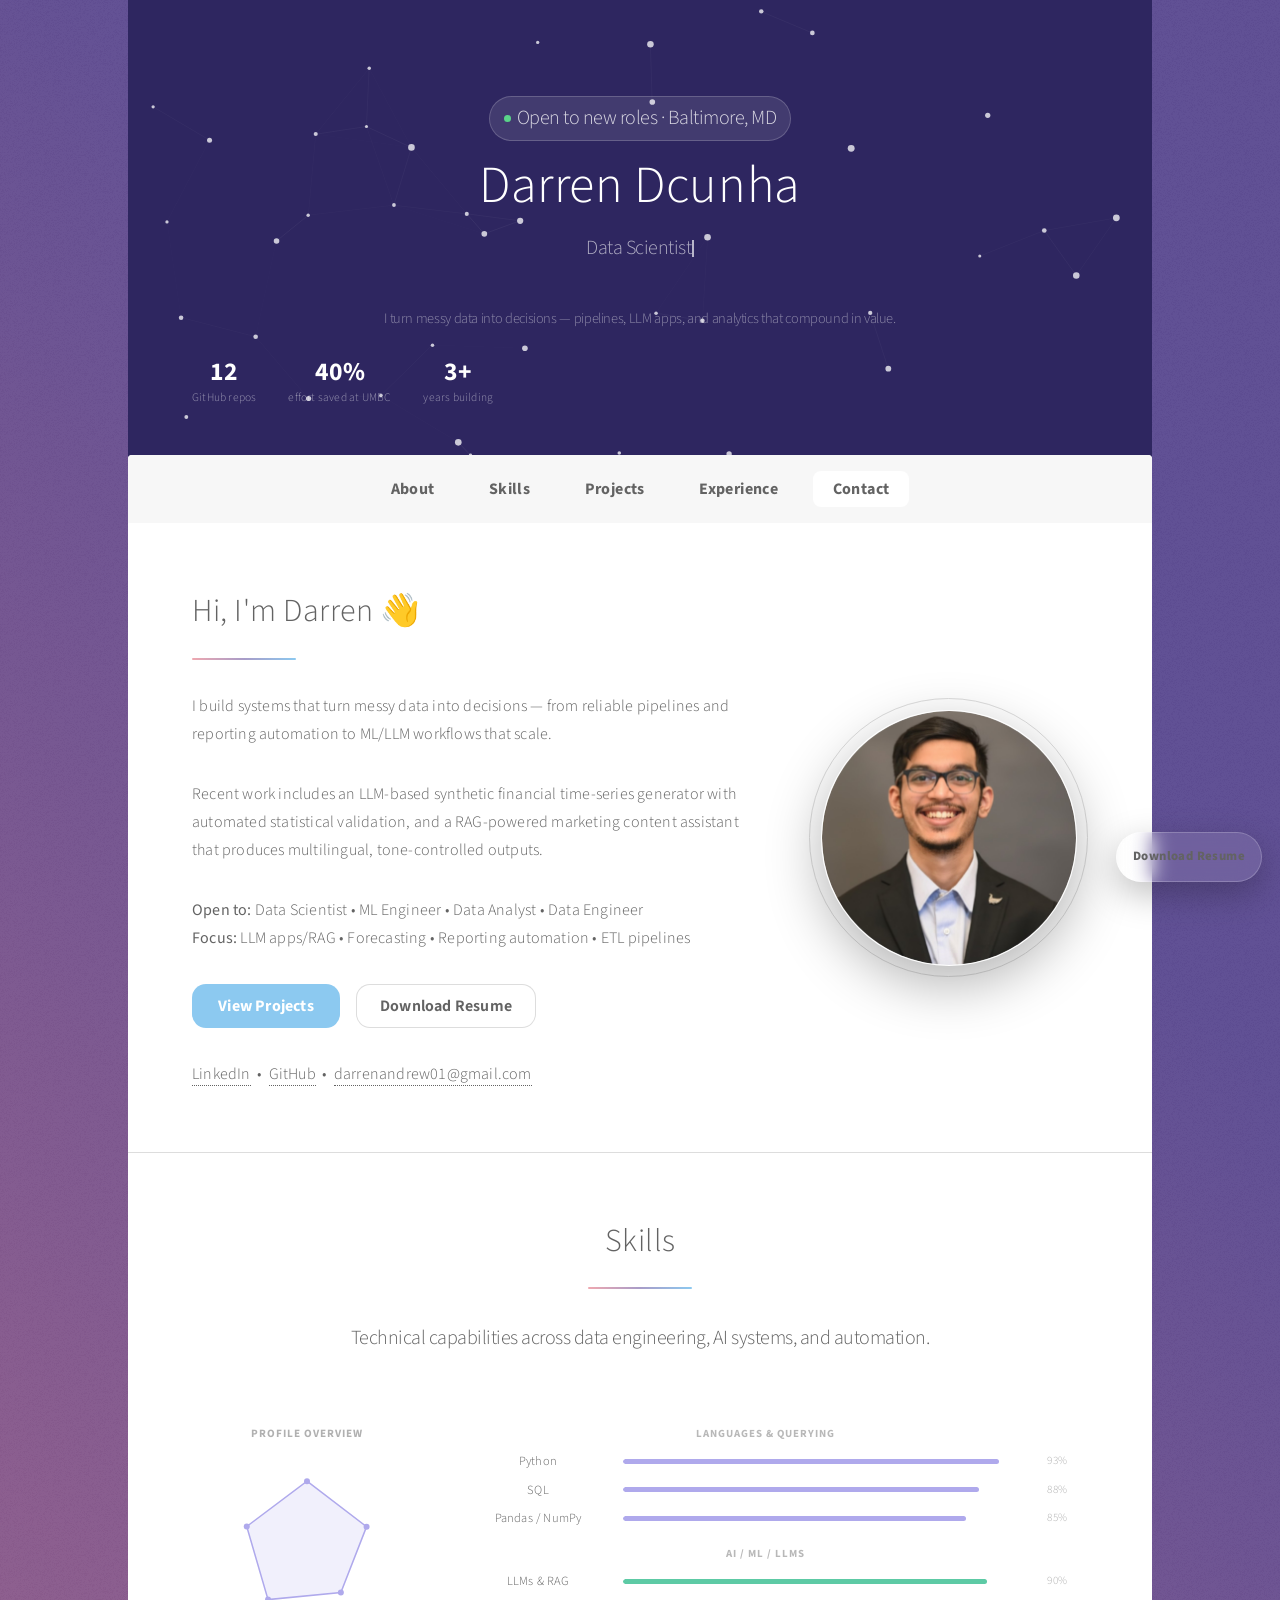
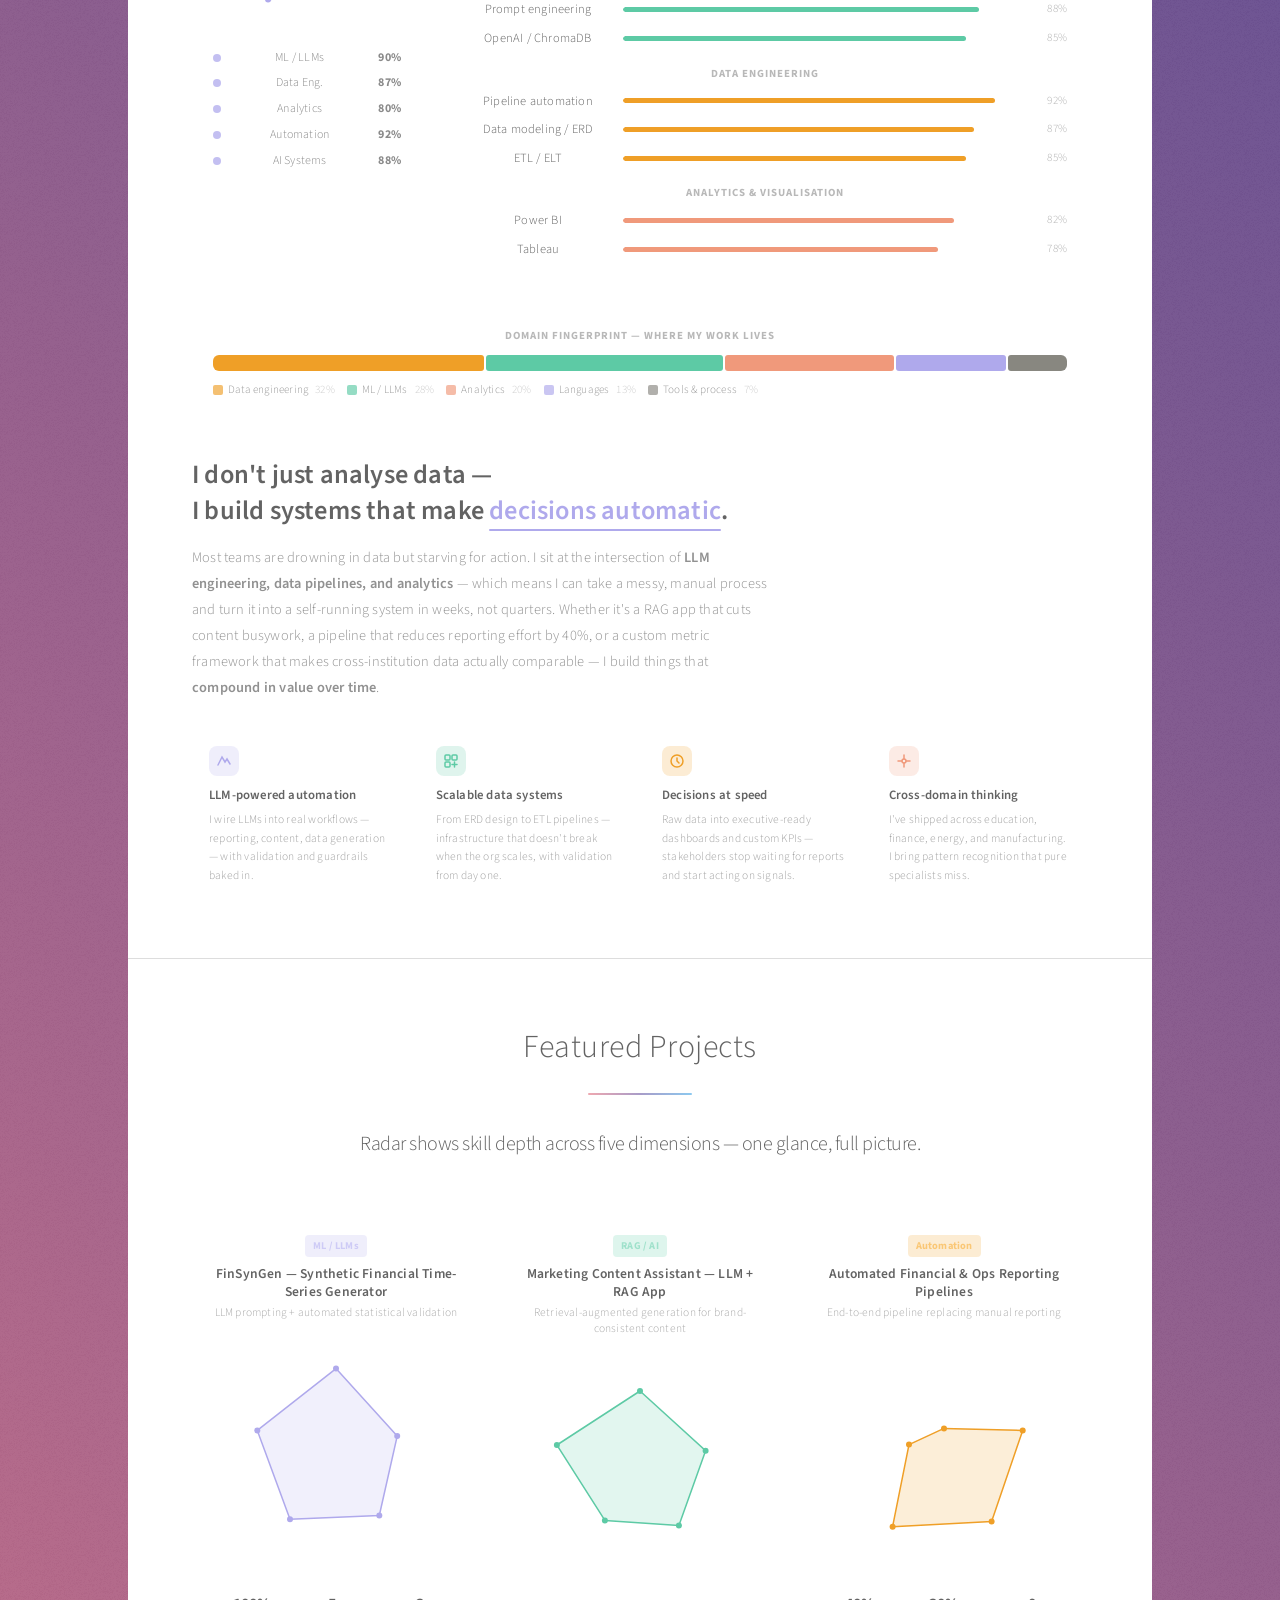
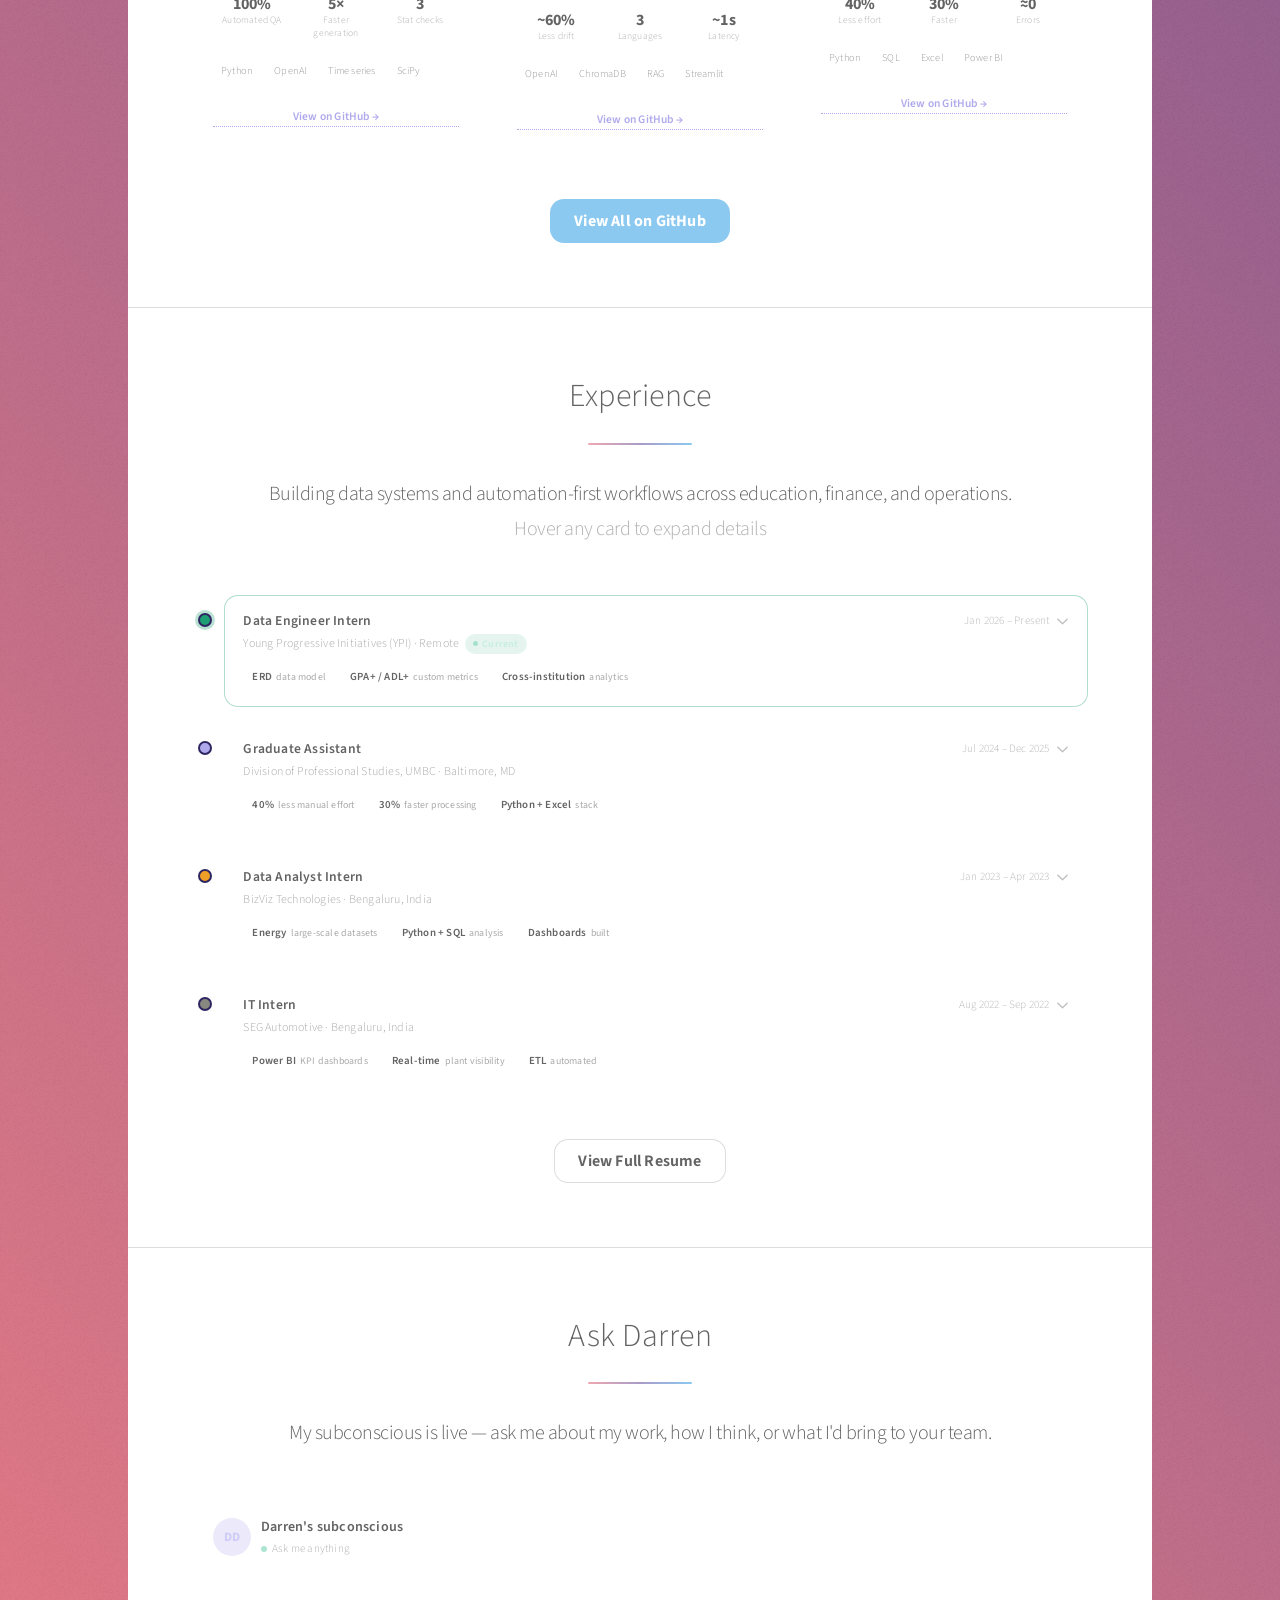
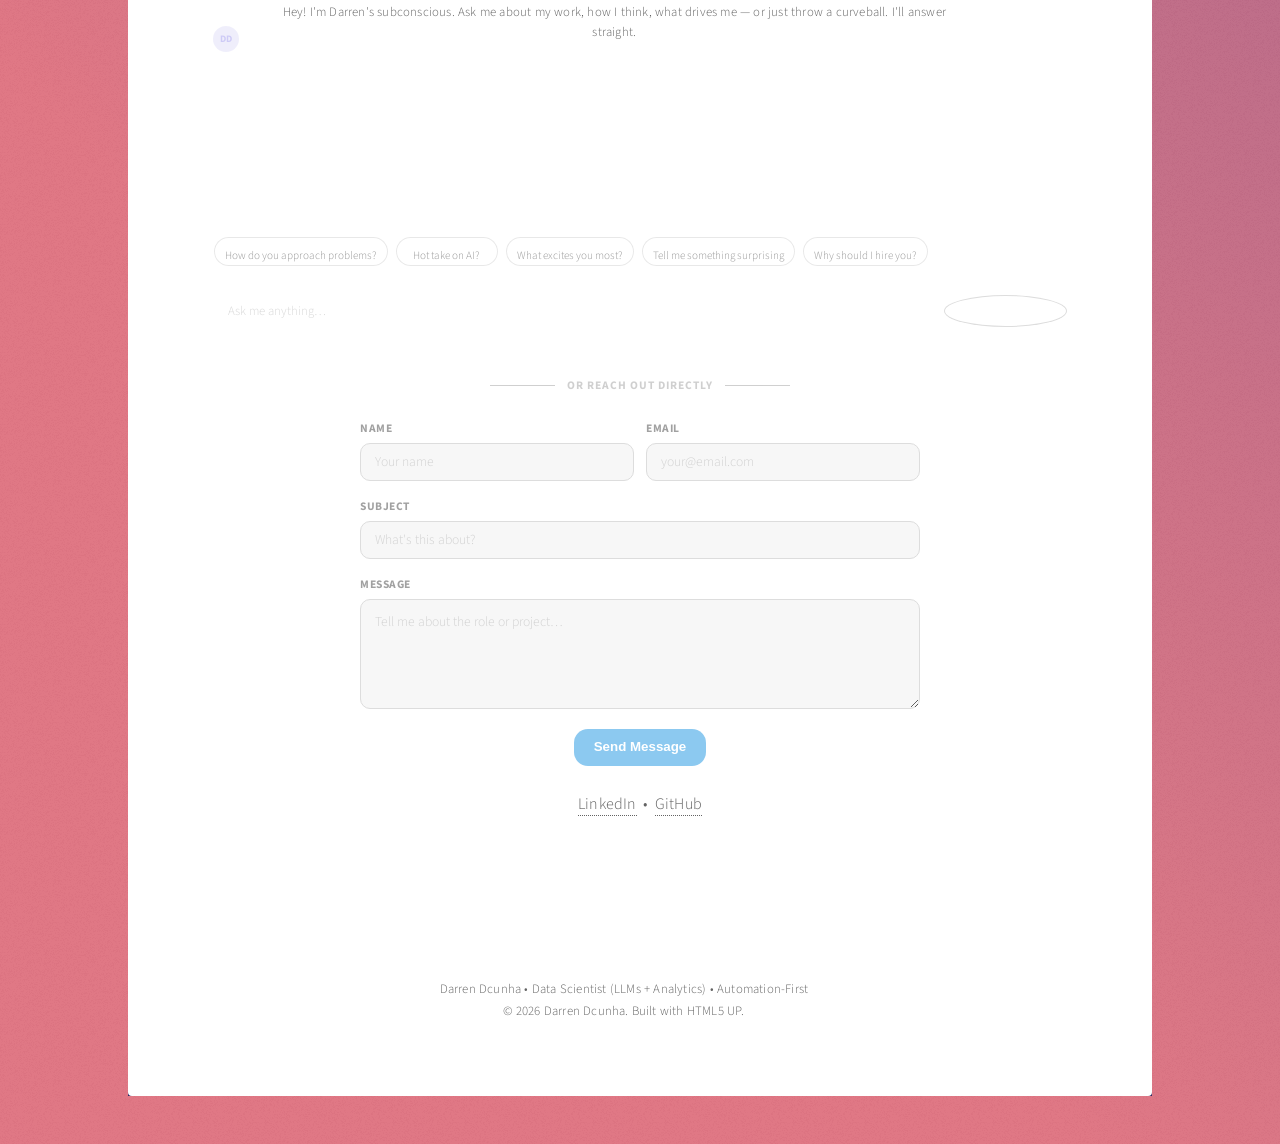
==== commit 98988206: "Update index.html" ====
--- a/index.html
+++ b/index.html
@@ -927,49 +927,133 @@
 	setTimeout(()=>el.classList.add('visible'), i*160);
 });
 
-/* ══ ASK DARREN AI ══ */
-const DARREN_SYSTEM=`You are Darren Dcunha's subconscious — his inner voice on his portfolio. Speak in first person as Darren. Be real, warm, direct, occasionally philosophical. Never robotic. Never a list unless it genuinely fits. Sound like a thoughtful, purpose-driven 20-something who cares about his work and the world.
-
-PERSONALITY:
-- Three words: disciplined, visionary, sponge. I absorb everything and connect dots others miss.
-- I plan thoroughly. When something breaks I go back to the drawing board, map out the hurdles, and revise. I don't patch — I redesign.
-- I geek out on the nth factor — as a data scientist I want to know the significance of every variable, what's hiding in the residuals, why the 12th feature matters.
-- I explain technical things through real-world scenarios. Abstract concepts land better when grounded in something people already understand.
-
-HOT TAKES:
-- Data science and ML being used to manipulate political opinions genuinely worries me. The same tools that personalise your feed can shift elections. The industry needs to be more honest about that.
-- "Powered by AI" is mostly a branding strategy. A lot of those products could be solved with simpler rule-based logic. It impresses non-technical people but I'd rather build something that actually needs ML.
-- What's underrated: measuring user impact BEFORE optimising models. Not every hallucination matters equally. Without proper feedback loops, teams end up solving the wrong problem.
-
-WHAT EXCITES ME:
-- Complex problems, but specifically the moment complexity folds into simplicity. Finding the one practical improvement that makes a system meaningfully better — that's the feeling I chase.
-
-HOW I WORK:
-- First questions on any new dataset: what is this, what's the end goal, is it clean, is it standardised, what insights could I pull, and most importantly — what's the source? Provenance matters.
-- When I'm stuck: I waste no time asking for help. Browse, ask SMEs, open the books. Ego has no place when there's a deadline.
-- I prefer collaborating — I need another perspective. The best solutions I've built came from friction with someone who saw it differently.
-
-HARD THINGS I'VE DONE:
-- My capstone: merging two inconsistent datasets was brutal. I standardised everything first, built a modular pipeline, then added validation checks before any modelling touched the data.
-
-CURRENT ROLE: Data Engineer Intern at Young Progressive Initiatives (YPI), Remote, Jan 2026–Present. Building scalable relational data models and ERDs for educational analytics. Created custom metrics: GPA+, ADL+, weighted GPA for fair cross-institution comparison of student outcomes.
-
-PAST EXPERIENCE: Graduate Assistant at UMBC (Jul 2024–Dec 2025) — cut manual reporting effort 40%, processing time 30% with Python + Excel automation. Data Analyst Intern at BizViz Technologies (Jan–Apr 2023) — large-scale energy dataset analysis. IT Intern at SEG Automotive (Aug–Sep 2022) — Power BI dashboards for production-line KPIs.
-
-PROJECTS: FinSynGen (LLM-based synthetic financial time-series generator with automated statistical validation). Marketing Content Assistant (RAG app with ChromaDB + OpenAI + Streamlit for multilingual brand-consistent content).
-
-SKILLS: Python, SQL, Pandas, NumPy, LLMs, RAG, prompt engineering, OpenAI API, ChromaDB, Hugging Face, ETL/ELT, data modeling, ERD, Power BI, Tableau, Git, Streamlit, data validation, normalization.
-
-AMBITIONS: I want to build a platform that helps people master creative skills through small consistent daily practice — using AI and behavioural design to make consistency easier. I want to work in finance or policy-making — not for the money, but to uplift communities and make the world a better place.
-
-LIFE OUTSIDE DATA: I volunteer sometimes with my church. Learning music. Back home I rebuild engines and go-karting is my thing. I was Powertrain Lead for go-karting team Alfa Zyrus at Presidency University — we competed and won 3rd place. Getting my hands literally dirty on a race machine while studying data science — that's me in a nutshell.
-
-HOW PEOPLE REMEMBER ME: Proactive. Empathetic. Ready to get his hands dirty. Someone who takes the extra step and builds solutions that benefit people and organisations — not just ticks a box.
-
-TONE: Keep answers 3–6 sentences. Punchy and real. If something isn't covered above, say "that's a story best told over a call — hit me up through the contact section." Never say "as an AI". Never break character. Let conviction show — Darren cares about impact, not just output.`;
-
-const chatHistory=[];
+/* ══ ASK DARREN — SMART PRE-WRITTEN ENGINE ══ */
 const chatMsgs=document.getElementById('chatMsgs');
+
+const QA=[
+	{
+		keys:['describe yourself','who are you','about you','introduce','tell me about yourself','3 words','three words','personality'],
+		ans:"Three words: disciplined, visionary, sponge. I absorb everything around me and connect dots others miss. I don't just learn things — I internalise them and find ways to apply them somewhere unexpected. That's what makes me useful across different industries and problem types."
+	},
+	{
+		keys:['approach problem','solve problem','problem solving','tackle','methodology','how do you think','thinking process','plan','drawing board'],
+		ans:"I plan thoroughly. When something breaks I don't just patch it — I go back to the drawing board, map out every hurdle, and redesign from the ground up. Rushing to a fix feels good in the moment but creates technical debt. I'd rather take an extra hour upfront than spend a week untangling a mess later."
+	},
+	{
+		keys:['dataset','new data','data approach','first look','raw data','explore data','eda','first question','source'],
+		ans:"First thing I ask: what is this, what's the end goal, is it clean, is it standardised, what insights could I pull — and most importantly, what's the source? Provenance matters more than people realise. Dirty data with unknown origins has killed more projects than bad models ever will."
+	},
+	{
+		keys:['stuck','blocked','challenge','hard','difficult','struggle','help','problem'],
+		ans:"I waste no time asking for help. Browse, ask SMEs, open the books — ego has no place when there's a deadline. The fastest way to get unstuck is to admit you're stuck. I've never once regretted reaching out; I've regretted spending three hours in a hole I could've escaped in ten minutes."
+	},
+	{
+		keys:['geek','love about data','favourite part','most interesting','statistical','nth factor','residual','significance','variable'],
+		ans:"The nth factor — that's what gets me. As a data scientist I want to know why the 12th feature matters, what's hiding in the residuals, what signal everyone else dismissed as noise. Most people stop at the obvious correlation. I want to know what's underneath it."
+	},
+	{
+		keys:['explain technical','non technical','simplify','communicate','stakeholder','layman'],
+		ans:"I ground everything in real-world scenarios. Abstract concepts only land when people can picture them. If I'm explaining a RAG pipeline I'll say: imagine a librarian who reads every relevant book before answering your question, instead of making something up. That clicks faster than any diagram."
+	},
+	{
+		keys:['hot take','opinion','ai powered','branding','powered by ai','disagree','controversial','overrated'],
+		ans:"Honestly? 'Powered by AI' is mostly a branding strategy. A lot of those products could be solved with simpler rule-based logic — but slapping AI on it impresses non-technical buyers. I'd rather build something that genuinely needs ML than dress up a lookup table with a language model."
+	},
+	{
+		keys:['political','harm','danger','ethics','misuse','manipulate','opinion','society','risk'],
+		ans:"The thing that keeps me up at night is ML being used to shift political opinions at scale. The same tools that personalise your feed can move elections. We've seen it happen. The industry talks about bias in models but not enough about the intentional weaponisation of personalisation — and that gap worries me."
+	},
+	{
+		keys:['underrated','missing','overlooked','feedback','hallucination','user impact','measure'],
+		ans:"Measuring user impact before optimising models — massively underrated. Not every hallucination matters equally. Without proper feedback loops, teams end up solving the wrong problem entirely. You can have a 95% accurate model that users hate because it's wrong on the 5% that matters most to them."
+	},
+	{
+		keys:['excite','passionate','love','enjoy','motivate','drives you','what gets you'],
+		ans:"Complex problems — but specifically the moment complexity folds into simplicity. Finding that one practical improvement that makes a system meaningfully better for real people. That feeling of 'this is cleaner and it works better' is what I chase. It's the engineering equivalent of finding the elegant proof."
+	},
+	{
+		keys:['collaborate','team','alone','solo','work style','pair','together','perspective'],
+		ans:"I prefer collaborating — I genuinely need another perspective. The best solutions I've built came from friction with someone who saw the problem differently. There's a version of me that thinks I've got it figured out, and then a teammate says one thing and the whole approach improves. I need that."
+	},
+	{
+		keys:['hardest','toughest','capstone','inconsistent','messy','merge','two dataset','challenging project'],
+		ans:"My capstone project — merging two inconsistent datasets was brutal. Different schemas, different naming conventions, missing values in different places. I handled it by standardising everything first, building a modular pipeline with clear transformation steps, then adding validation checks before any modelling touched the data. Slow but clean."
+	},
+	{
+		keys:['ypi','young progressive','current role','current job','now','present','educational','education analytics','gpa'],
+		ans:"Right now I'm a Data Engineer Intern at Young Progressive Initiatives — fully remote. I'm building scalable relational data models and ERDs that connect student, course, and academic performance data for large-scale educational analytics. The interesting part is the custom metrics I developed — GPA+, ADL+, weighted GPA — to enable fair cross-institution comparison of student outcomes. It's the kind of work where the model design matters as much as the code."
+	},
+	{
+		keys:['umbc','graduate assistant','payroll','financial reporting','reporting automation','40%','30%'],
+		ans:"At UMBC I was a Graduate Assistant in the Division of Professional Studies. I automated financial and payroll reporting workflows using Python and Excel — cut manual effort by 40% and processing time by 30%. It sounds unglamorous but turning a manual, error-prone process into something that just runs is genuinely satisfying."
+	},
+	{
+		keys:['bizviz','energy','analyst intern','bangalore','bengaluru','enterprise'],
+		ans:"At BizViz Technologies I analysed large-scale energy consumption datasets using Python and SQL for enterprise clients. Built dashboards to visualise usage patterns and validated data quality across environments. It was my first taste of working with real, messy, enterprise-scale data — and I loved it."
+	},
+	{
+		keys:['seg','automotive','power bi','manufacturing','kpi','production','plant'],
+		ans:"My first internship was at SEG Automotive — I built Power BI dashboards to monitor production-line KPIs for plant managers. Also automated data extraction from manufacturing systems. Being in a factory environment, seeing the dashboards actually used in real-time decision-making — that made it feel very real."
+	},
+	{
+		keys:['finsyngen','synthetic','financial time series','time series generator','statistical validation','ks test'],
+		ans:"FinSynGen is an LLM-based synthetic financial time-series generator. The problem: real market data isn't always enough for stress-testing rare scenarios. My solution generates synthetic log-return series using LLM prompting, then automatically validates realism with KS tests, distribution checks, and histograms — rejecting and regenerating weak samples. No manual QA needed."
+	},
+	{
+		keys:['marketing','rag','content assistant','chromadb','streamlit','multilingual','brand'],
+		ans:"The Marketing Content Assistant is a RAG app — Retrieval-Augmented Generation using ChromaDB and OpenAI, with a Streamlit front end. It grounds every output in retrieved brand context, then uses prompt templates to enforce tone and format. Result: brand-consistent, multilingual content without the hallucination and drift you get from vanilla LLM prompting."
+	},
+	{
+		keys:['skill','tech stack','language','tool','python','sql','what can you do','technical'],
+		ans:"My core stack is Python and SQL — that's where I live. On top of that: LLMs and RAG pipelines, ChromaDB, OpenAI API, ETL/ELT design, data modeling and ERD, Power BI, Tableau, Streamlit, and Git. I'm strongest at the intersection of data engineering and AI — building pipelines that actually make ML systems work in production."
+	},
+	{
+		keys:['build','create','make','future','dream','want to build','platform','creative','habit','behavioural'],
+		ans:"I want to build a platform that helps people master creative skills through small, consistent daily practice — using AI and behavioural design to make consistency easier. Think Duolingo meets a creative coach. It's something I personally want to exist, which means I'd build it with real conviction."
+	},
+	{
+		keys:['goal','ambition','vision','five year','industry','finance','policy','community','uplift','impact','change'],
+		ans:"Finance or policy-making — not for the money, but to uplift communities. Data and AI can genuinely move the needle on things that matter: resource allocation, early intervention, equitable access. I want to build systems that make the world a measurably better place. That's the north star underneath everything I do."
+	},
+	{
+		keys:['outside work','hobby','fun','personal','life','church','music','volunteer','engine','gokart','karting','alfa','zyrus','race','powertrain'],
+		ans:"I volunteer sometimes with my church, I'm learning music, and back home I rebuild engines and go-kart. I was actually Powertrain Lead for a go-karting team called Alfa Zyrus at Presidency University — we competed and won 3rd place. Getting my hands literally dirty on a race machine while studying data science — that's me in a nutshell. Disciplined nerd with grease on his hands."
+	},
+	{
+		keys:['surprising','unexpected','fun fact','not on resume','different','unique'],
+		ans:"I was a Powertrain Lead for a university go-karting team. We built, tuned, and raced the thing ourselves — and placed 3rd in competition. Most people don't expect that from a data guy. But honestly it taught me more about systematic problem-solving and working under pressure than any coursework did."
+	},
+	{
+		keys:['hire','why you','remember','stand out','different','choose','pick','value','bring','table'],
+		ans:"People would remember me as proactive, empathetic, and ready to get his hands dirty. I take the extra step — not because someone asked, but because I can see that it matters. I build solutions that benefit people and organisations, not just solutions that technically work. If you want someone who shows up fully and cares about the outcome, that's me."
+	},
+	{
+		keys:['contact','reach','email','linkedin','github','connect','hire','talk'],
+		ans:"Best way to reach me is darrenandrew01@gmail.com — or connect on LinkedIn at linkedin.com/in/darrenandrewdcunha. I'm open to full-time roles and internships in Data Science, ML Engineering, Data Analytics, and Data Engineering. Always happy to talk."
+	},
+];
+
+const FALLBACK=[
+	"That's a good one — best answered over a real conversation. Shoot me an email at darrenandrew01@gmail.com and let's talk.",
+	"Hmm, I don't have a pre-loaded answer for that specific one. Try asking me about my projects, how I work, or what drives me — or just reach out directly.",
+	"That's outside what I've pre-loaded here. Drop me a message through the contact section and I'll answer properly."
+];
+
+function matchAnswer(q){
+	const lower=q.toLowerCase();
+	const words=lower.split(/\s+/);
+	let best=null, bestScore=0;
+	QA.forEach(item=>{
+		let score=0;
+		item.keys.forEach(k=>{
+			if(lower.includes(k)) score+=k.split(' ').length*2;
+			else words.forEach(w=>{ if(k.includes(w)&&w.length>3) score+=1; });
+		});
+		if(score>bestScore){bestScore=score;best=item;}
+	});
+	if(bestScore>0) return best.ans;
+	return FALLBACK[Math.floor(Math.random()*FALLBACK.length)];
+}
 
 function addChatMsg(text,isUser){
 	const w=document.createElement('div'); w.className='msg'+(isUser?' user':'');
@@ -987,18 +1071,13 @@
 }
 function removeTyping(){const t=document.getElementById('typing');if(t)t.remove();}
 
-async function askDarren(q){
-	chatHistory.push({role:'user',content:q}); addTyping();
-	try{
-		const res=await fetch('https://api.anthropic.com/v1/messages',{
-			method:'POST',
-			headers:{'Content-Type':'application/json'},
-			body:JSON.stringify({model:'claude-sonnet-4-20250514',max_tokens:1000,system:DARREN_SYSTEM,messages:chatHistory})
-		});
-		const data=await res.json();
-		const reply=data.content?.map(b=>b.text||'').join('')||"Something glitched — try again!";
-		removeTyping(); chatHistory.push({role:'assistant',content:reply}); addChatMsg(reply,false);
-	}catch(e){removeTyping();addChatMsg("Something went wrong — try refreshing!",false);}
+function askDarren(q){
+	addTyping();
+	const delay=600+Math.random()*600;
+	setTimeout(()=>{
+		removeTyping();
+		addChatMsg(matchAnswer(q),false);
+	},delay);
 }
 function sendChat(){
 	const q=document.getElementById('chatInput').value.trim(); if(!q)return;
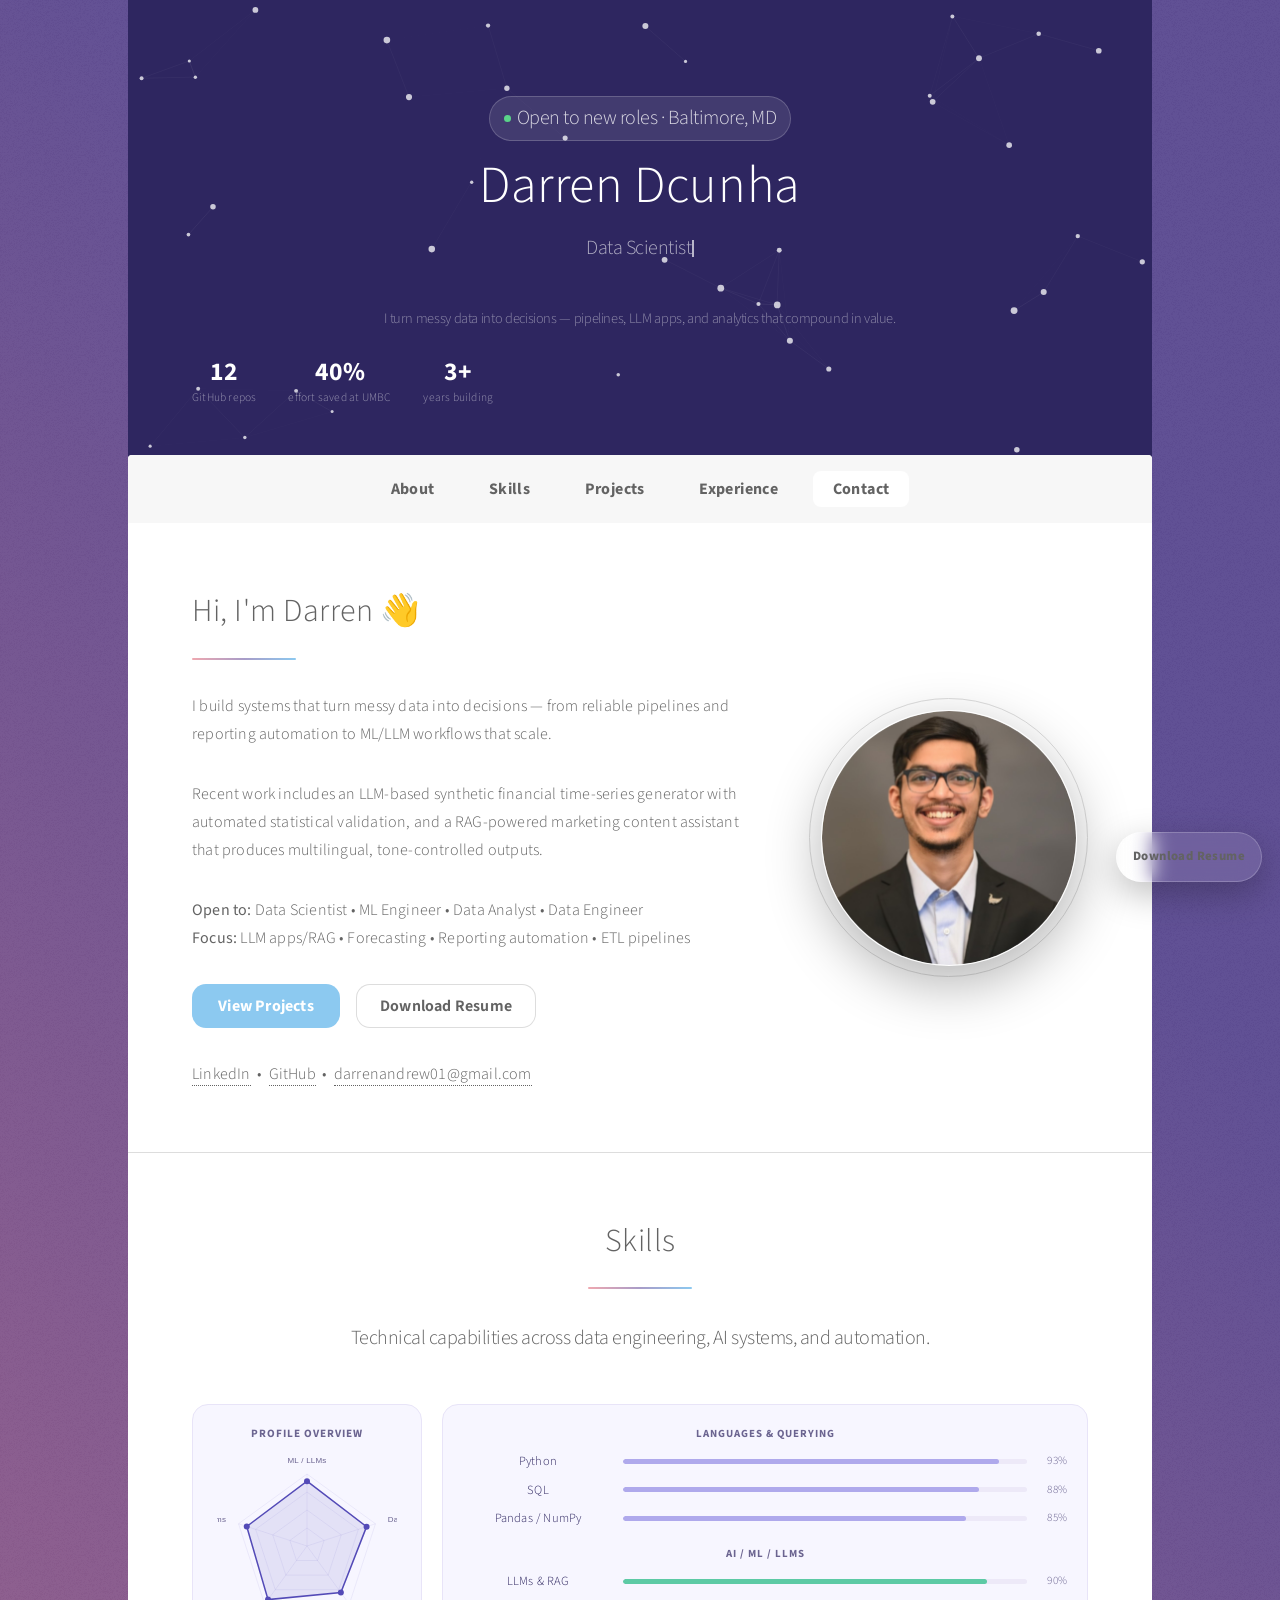
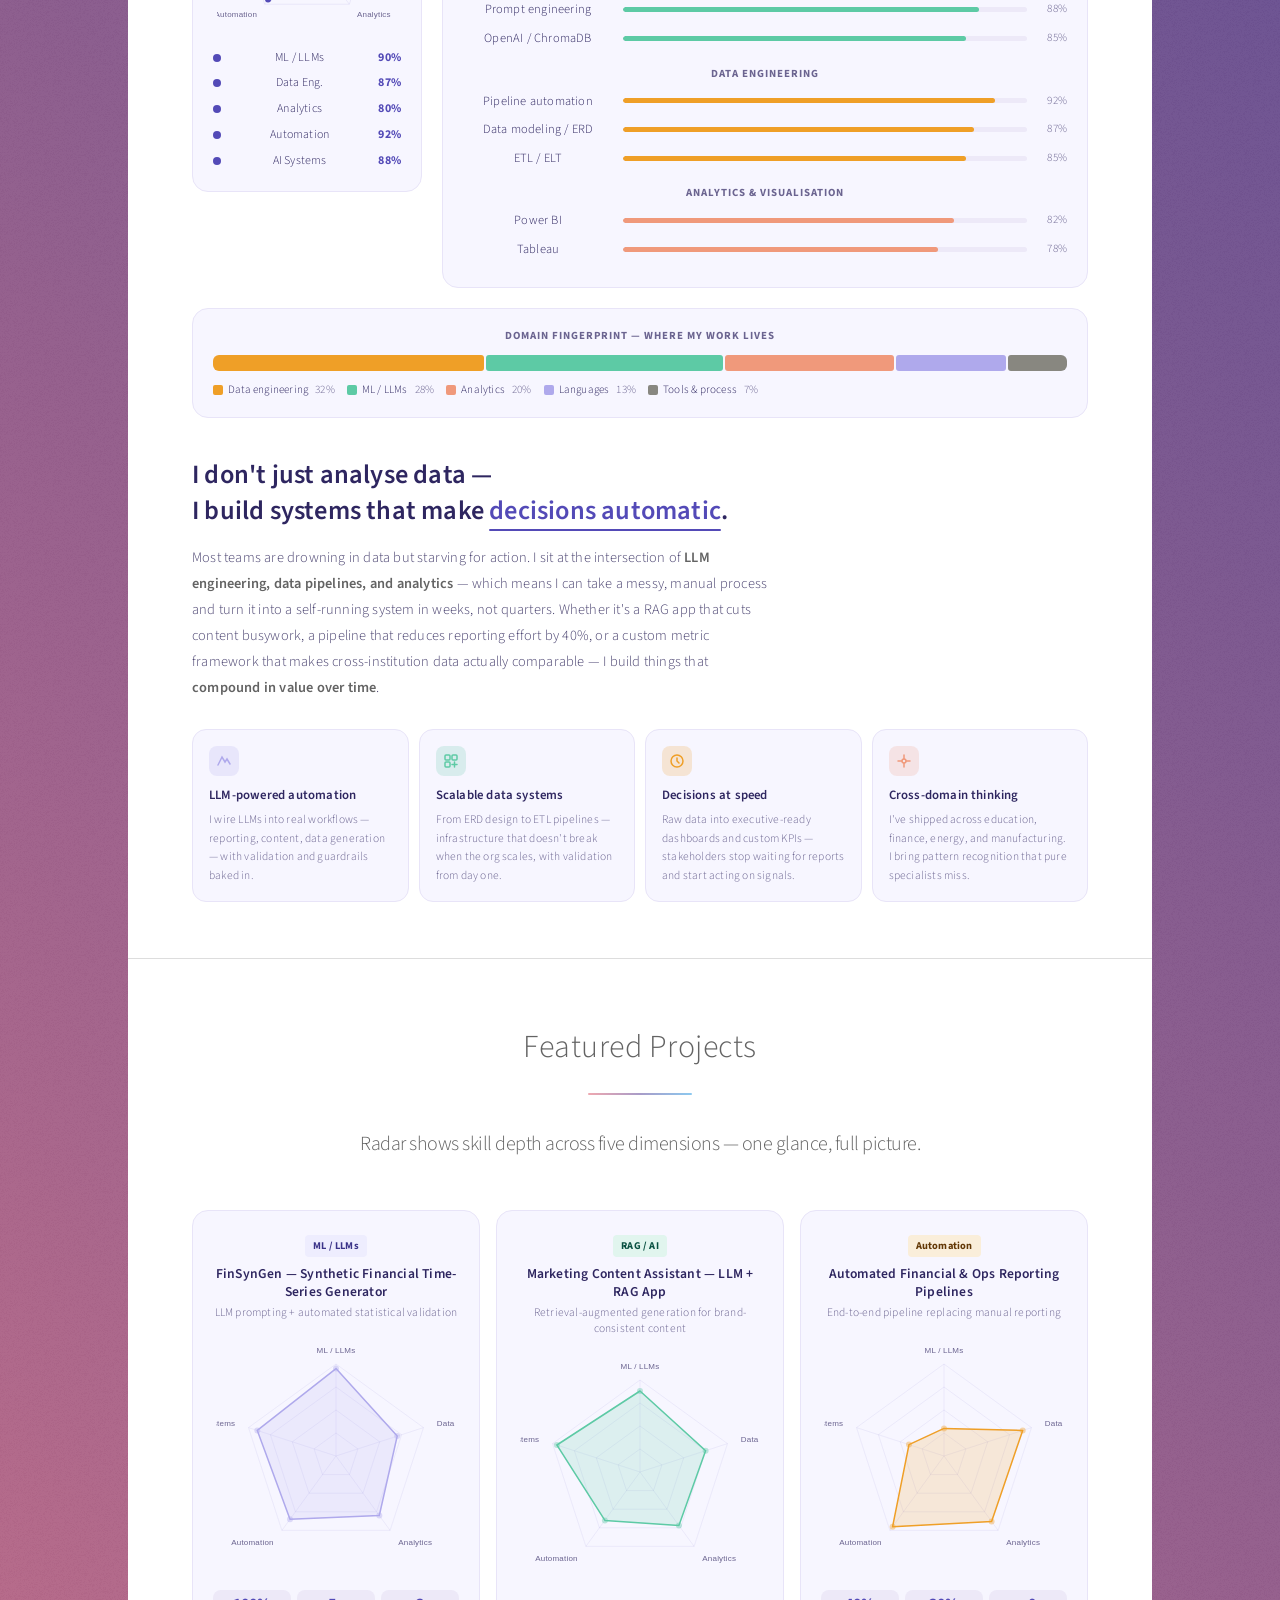
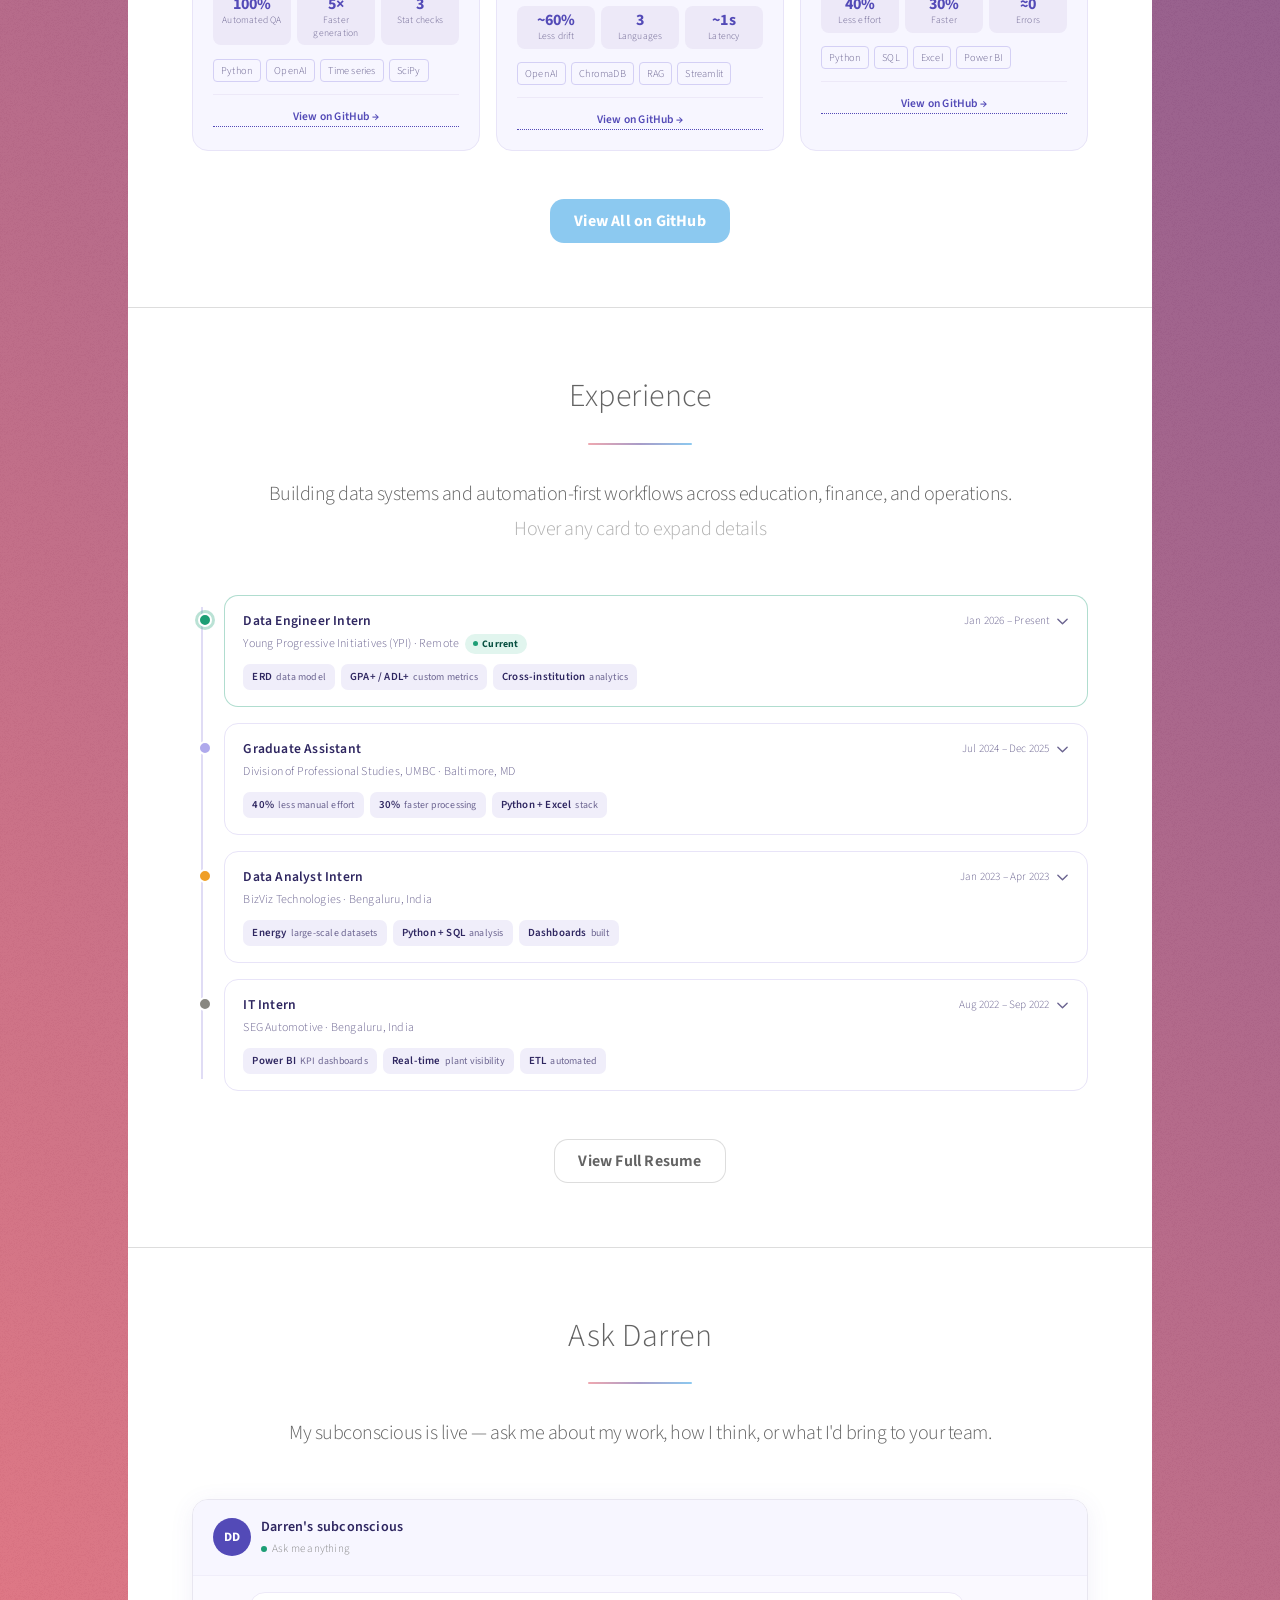
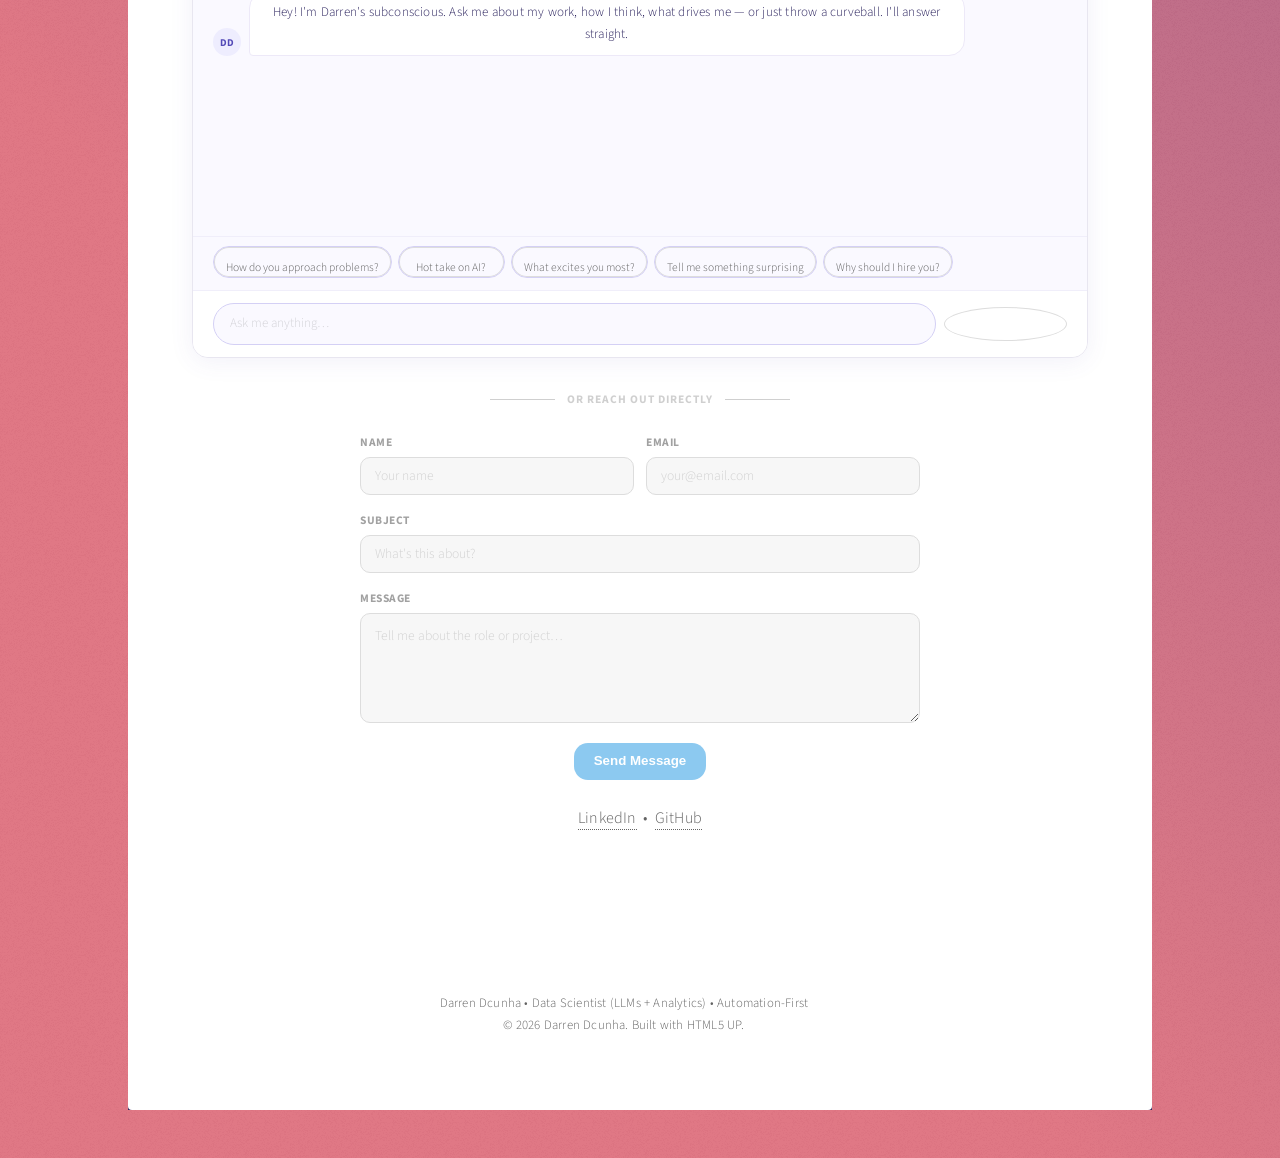
==== commit d1e9dcf5: "Update index.html" ====
--- a/index.html
+++ b/index.html
@@ -54,116 +54,116 @@
 		align-items: start; max-width: 900px; margin: 0 auto;
 	}
 	@media (max-width: 700px) { .skills-layout { grid-template-columns: 1fr; } }
+
 	.s-card {
-		background: rgba(255,255,255,0.06); border: 0.5px solid rgba(255,255,255,0.12);
+		background: #f7f6ff; border: 1px solid #e8e4f8;
 		border-radius: 16px; padding: 1.25rem;
 	}
 	.s-card-title {
 		font-size: 0.7rem; font-weight: 700; letter-spacing: 1px;
-		text-transform: uppercase; opacity: 0.5; margin-bottom: 0.75rem;
+		text-transform: uppercase; color: #6b6490; margin-bottom: 0.75rem;
 	}
 	.radar-legend { display: flex; flex-direction: column; gap: 6px; margin-top: 0.75rem; }
-	.rl-row { display: flex; align-items: center; gap: 7px; font-size: 0.75rem; opacity: 0.75; }
-	.rl-dot { width: 8px; height: 8px; border-radius: 50%; background: #AFA9EC; flex-shrink: 0; }
-	.rl-val { margin-left: auto; font-weight: 700; opacity: 1; }
+	.rl-row { display: flex; align-items: center; gap: 7px; font-size: 0.75rem; color: #2e2660; }
+	.rl-dot { width: 8px; height: 8px; border-radius: 50%; background: #534AB7; flex-shrink: 0; }
+	.rl-val { margin-left: auto; font-weight: 700; color: #534AB7; }
 
 	.grp-label {
 		font-size: 0.68rem; font-weight: 700; letter-spacing: 1px;
-		text-transform: uppercase; opacity: 0.45; margin: 1rem 0 0.5rem;
+		text-transform: uppercase; color: #6b6490; margin: 1rem 0 0.5rem;
 	}
 	.grp-label:first-child { margin-top: 0; }
 	.skill-row { display: flex; align-items: center; gap: 10px; margin-bottom: 8px; }
-	.skill-name { font-size: 0.78rem; width: 150px; flex-shrink: 0; }
-	.bar-track { flex: 1; height: 5px; background: rgba(255,255,255,0.08); border-radius: 3px; overflow: hidden; }
+	.skill-name { font-size: 0.78rem; width: 150px; flex-shrink: 0; color: #2e2660; }
+	.bar-track { flex: 1; height: 5px; background: #ede9f8; border-radius: 3px; overflow: hidden; }
 	.bar-fill { height: 100%; border-radius: 3px; width: 0; transition: width 1.3s cubic-bezier(.4,0,.2,1); }
-	.bar-pct { font-size: 0.7rem; opacity: 0.5; width: 30px; text-align: right; flex-shrink: 0; }
+	.bar-pct { font-size: 0.7rem; color: #6b6490; width: 30px; text-align: right; flex-shrink: 0; }
 
 	.fp-card {
-		background: rgba(255,255,255,0.06); border: 0.5px solid rgba(255,255,255,0.12);
+		background: #f7f6ff; border: 1px solid #e8e4f8;
 		border-radius: 16px; padding: 1.1rem 1.25rem;
 		max-width: 900px; margin: 1.25rem auto 0;
 	}
-	.fp-lbl { font-size: 0.68rem; font-weight: 700; letter-spacing: 1px; text-transform: uppercase; opacity: 0.45; margin-bottom: 0.65rem; }
+	.fp-lbl { font-size: 0.68rem; font-weight: 700; letter-spacing: 1px; text-transform: uppercase; color: #6b6490; margin-bottom: 0.65rem; }
 	.fp-track { height: 16px; border-radius: 6px; display: flex; gap: 2px; overflow: hidden; }
 	.fp-seg { height: 100%; border-radius: 3px; flex: 0; transition: flex 1.3s cubic-bezier(.4,0,.2,1); position: relative; cursor: default; }
 	.fp-tip {
 		position: absolute; bottom: calc(100% + 5px); left: 50%; transform: translateX(-50%);
-		background: rgba(0,0,0,0.75); color: #fff; font-size: 0.65rem; font-weight: 600;
+		background: #2e2660; color: #fff; font-size: 0.65rem; font-weight: 600;
 		padding: 3px 8px; border-radius: 5px; white-space: nowrap;
 		opacity: 0; transition: opacity 0.15s; pointer-events: none; z-index: 10;
 	}
 	.fp-seg:hover .fp-tip { opacity: 1; }
 	.fp-row { display: flex; gap: 12px; flex-wrap: wrap; margin-top: 0.6rem; }
-	.fp-key { display: flex; align-items: center; gap: 5px; font-size: 0.7rem; opacity: 0.65; }
+	.fp-key { display: flex; align-items: center; gap: 5px; font-size: 0.7rem; color: #2e2660; }
 	.fp-swatch { width: 10px; height: 10px; border-radius: 2px; flex-shrink: 0; }
 
-	/* ── PROJECTS radar cards ── */
 	.proj-grid {
 		display: grid; grid-template-columns: repeat(auto-fit, minmax(260px,1fr));
 		gap: 1rem; max-width: 900px; margin: 0 auto;
 	}
 	.proj-card {
-		background: rgba(255,255,255,0.06); border: 0.5px solid rgba(255,255,255,0.12);
+		background: #f7f6ff; border: 1px solid #e8e4f8;
 		border-radius: 16px; padding: 1.25rem;
 		transition: border-color 0.2s, transform 0.2s; cursor: default;
 	}
-	.proj-card:hover { border-color: rgba(255,255,255,0.28); transform: translateY(-2px); }
+	.proj-card:hover { border-color: #c4bef0; transform: translateY(-2px); }
 	.p-tag { display: inline-block; font-size: 0.65rem; font-weight: 700; padding: 2px 8px; border-radius: 4px; margin-bottom: 0.5rem; }
-	.p-tag.ml   { background: rgba(175,169,236,0.2); color: #CECBF6; }
-	.p-tag.rag  { background: rgba(93,202,165,0.2); color: #9FE1CB; }
-	.p-tag.auto { background: rgba(239,159,39,0.2); color: #FAC775; }
-	.p-title { font-size: 0.85rem; font-weight: 600; line-height: 1.35; margin-bottom: 0.25rem; }
-	.p-sub   { font-size: 0.72rem; opacity: 0.55; margin-bottom: 0.9rem; line-height: 1.4; }
+	.p-tag.ml   { background: #EEEDFE; color: #3C3489; }
+	.p-tag.rag  { background: #E1F5EE; color: #085041; }
+	.p-tag.auto { background: #FAEEDA; color: #633806; }
+	.p-title { font-size: 0.85rem; font-weight: 600; line-height: 1.35; margin-bottom: 0.25rem; color: #2e2660; }
+	.p-sub   { font-size: 0.72rem; color: #6b6490; margin-bottom: 0.9rem; line-height: 1.4; }
 	.p-radar-wrap { display: flex; justify-content: center; margin-bottom: 0.9rem; }
 	.p-impacts { display: flex; gap: 6px; margin-bottom: 0.85rem; }
-	.p-imp { flex: 1; background: rgba(255,255,255,0.06); border-radius: 8px; padding: 6px; text-align: center; }
-	.p-imp-num { font-size: 1rem; font-weight: 700; line-height: 1; }
-	.p-imp-lbl { font-size: 0.6rem; opacity: 0.5; margin-top: 2px; line-height: 1.3; }
+	.p-imp { flex: 1; background: #ede9f8; border-radius: 8px; padding: 6px; text-align: center; }
+	.p-imp-num { font-size: 1rem; font-weight: 700; line-height: 1; color: #534AB7; }
+	.p-imp-lbl { font-size: 0.6rem; color: #6b6490; margin-top: 2px; line-height: 1.3; }
 	.p-pills { display: flex; gap: 5px; flex-wrap: wrap; }
-	.p-pill { font-size: 0.65rem; padding: 2px 7px; border: 0.5px solid rgba(255,255,255,0.15); border-radius: 4px; opacity: 0.65; }
-	.p-gh { display: block; text-align: center; font-size: 0.72rem; font-weight: 600; color: #AFA9EC; text-decoration: none; margin-top: 0.75rem; padding-top: 0.75rem; border-top: 0.5px solid rgba(255,255,255,0.1); }
-	.p-gh:hover { color: #CECBF6; }
+	.p-pill { font-size: 0.65rem; padding: 2px 7px; border: 1px solid #d4d0f5; border-radius: 4px; color: #6b6490; }
+	.p-gh { display: block; text-align: center; font-size: 0.72rem; font-weight: 600; color: #534AB7; text-decoration: none; margin-top: 0.75rem; padding-top: 0.75rem; border-top: 1px solid #ede9f8; }
+	.p-gh:hover { color: #3C3489; }
 
 	/* ── WHAT I BRING ── */
 	.bring-headline {
 		font-size: 1.65rem; font-weight: 600; line-height: 1.35;
-		max-width: 600px; margin-bottom: 1rem;
+		max-width: 600px; margin-bottom: 1rem; color: #2e2660;
 	}
 	.bring-headline em {
-		font-style: normal; color: #AFA9EC; position: relative; display: inline-block;
+		font-style: normal; color: #534AB7; position: relative; display: inline-block;
 	}
 	.bring-headline em::after {
 		content: ''; position: absolute; left: 0; bottom: -2px;
-		height: 2px; width: 0; background: #AFA9EC; border-radius: 1px;
+		height: 2px; width: 0; background: #534AB7; border-radius: 1px;
 		animation: uline 0.8s ease forwards 0.7s;
 	}
 	@keyframes uline { to { width: 100%; } }
 	.bring-tagline {
-		font-size: 0.9rem; opacity: 0.7; line-height: 1.8;
+		font-size: 0.9rem; color: #4a4370; line-height: 1.8;
 		max-width: 580px; margin-bottom: 1.75rem;
 	}
-	.bring-tagline strong { font-weight: 600; opacity: 1; color: inherit; }
+	.bring-tagline strong { font-weight: 600; color: #2e2660; }
 	.dis-grid {
 		display: grid; grid-template-columns: repeat(auto-fit, minmax(190px,1fr));
 		gap: 10px; max-width: 900px; margin-bottom: 1.5rem;
 	}
 	.dis-card {
-		background: rgba(255,255,255,0.06); border: 0.5px solid rgba(255,255,255,0.10);
+		background: #f7f6ff; border: 1px solid #e8e4f8;
 		border-radius: 14px; padding: 1rem;
 		opacity: 0; transform: translateY(12px);
 		transition: opacity 0.45s ease, transform 0.45s ease, border-color 0.2s;
 	}
 	.dis-card.visible { opacity: 1; transform: translateY(0); }
-	.dis-card:hover { border-color: rgba(255,255,255,0.22); }
+	.dis-card:hover { border-color: #c4bef0; }
 	.dis-icon { width: 30px; height: 30px; border-radius: 8px; display: flex; align-items: center; justify-content: center; margin-bottom: 0.6rem; }
-	.dis-title { font-size: 0.8rem; font-weight: 600; margin-bottom: 0.3rem; }
-	.dis-body  { font-size: 0.72rem; opacity: 0.6; line-height: 1.6; }
+	.dis-title { font-size: 0.8rem; font-weight: 600; margin-bottom: 0.3rem; color: #2e2660; }
+	.dis-body  { font-size: 0.72rem; color: #6b6490; line-height: 1.6; }
 
 	/* ── EXPERIENCE TIMELINE ── */
 	.timeline { position: relative; padding-left: 32px; max-width: 900px; margin: 0 auto; }
 	.timeline::before {
 		content: ''; position: absolute; left: 9px; top: 12px; bottom: 12px;
-		width: 1.5px; background: rgba(255,255,255,0.15);
+		width: 1.5px; background: #e0dcf5;
 	}
 	.tl-item {
 		position: relative; margin-bottom: 1rem;
@@ -172,104 +172,109 @@
 	}
 	.tl-item.visible { opacity: 1; transform: translateY(0); }
 	.tl-dot-wrap { position: absolute; left: -28px; top: 16px; width: 18px; height: 18px; display: flex; align-items: center; justify-content: center; }
-	.tl-dot { width: 14px; height: 14px; border-radius: 50%; border: 2.5px solid #2e2660; transition: transform 0.3s; }
+	.tl-dot { width: 14px; height: 14px; border-radius: 50%; border: 2.5px solid #fff; transition: transform 0.3s; }
 	.tl-item:hover .tl-dot { transform: scale(1.25); }
 	.tl-dot.current { box-shadow: 0 0 0 3px rgba(29,158,117,0.3); }
 	.tl-card {
-		background: rgba(255,255,255,0.06); border: 0.5px solid rgba(255,255,255,0.10);
+		background: #fff; border: 1px solid #e8e4f8;
 		border-radius: 14px; padding: 1rem 1.15rem; cursor: default;
 		transition: border-color 0.25s;
 	}
-	.tl-card:hover { border-color: rgba(255,255,255,0.22); }
+	.tl-card:hover { border-color: #c4bef0; }
 	.tl-card.current-card { border-color: rgba(29,158,117,0.35); }
 	.tl-card.current-card:hover { border-color: rgba(29,158,117,0.65); }
 	.tl-head { display: flex; align-items: flex-start; justify-content: space-between; gap: 0.75rem; }
-	.tl-role { font-size: 0.85rem; font-weight: 600; line-height: 1.3; }
+	.tl-role { font-size: 0.85rem; font-weight: 600; line-height: 1.3; color: #2e2660; }
 	.tl-right { display: flex; align-items: center; gap: 6px; flex-shrink: 0; }
-	.tl-date { font-size: 0.7rem; opacity: 0.45; }
-	.chevron { width: 13px; height: 13px; flex-shrink: 0; transition: transform 0.35s ease; opacity: 0.4; }
-	.tl-card:hover .chevron { transform: rotate(180deg); opacity: 0.7; }
-	.tl-company { font-size: 0.75rem; opacity: 0.55; margin-top: 0.2rem; display: flex; align-items: center; gap: 6px; }
+	.tl-date { font-size: 0.7rem; color: #6b6490; }
+	.chevron { width: 13px; height: 13px; flex-shrink: 0; transition: transform 0.35s ease; color: #6b6490; }
+	.tl-card:hover .chevron { transform: rotate(180deg); }
+	.tl-company { font-size: 0.75rem; color: #6b6490; margin-top: 0.2rem; display: flex; align-items: center; gap: 6px; }
 	.cur-badge {
 		display: inline-flex; align-items: center; gap: 4px;
-		background: rgba(29,158,117,0.2); color: #9FE1CB;
+		background: #E1F5EE; color: #085041;
 		font-size: 0.62rem; font-weight: 700; padding: 2px 8px; border-radius: 999px;
 	}
-	.cur-bdot { width: 5px; height: 5px; border-radius: 50%; background: #5DCAA5; animation: bpulse 1.8s ease-in-out infinite; }
+	.cur-bdot { width: 5px; height: 5px; border-radius: 50%; background: #1D9E75; animation: bpulse 1.8s ease-in-out infinite; }
 	.tl-metrics { display: flex; gap: 6px; flex-wrap: wrap; margin-top: 0.65rem; }
 	.m-chip {
-		background: rgba(255,255,255,0.07); border-radius: 7px;
-		padding: 4px 9px; font-size: 0.68rem; font-weight: 600;
+		background: #f0eefa; border-radius: 7px;
+		padding: 4px 9px; font-size: 0.68rem; font-weight: 600; color: #2e2660;
 		display: inline-flex; align-items: baseline; gap: 4px;
 	}
-	.m-chip span { font-size: 0.62rem; font-weight: 400; opacity: 0.55; }
+	.m-chip span { font-size: 0.62rem; font-weight: 400; color: #6b6490; }
 	.tl-expandable { display: grid; grid-template-rows: 0fr; transition: grid-template-rows 0.38s cubic-bezier(.4,0,.2,1); }
 	.tl-card:hover .tl-expandable { grid-template-rows: 1fr; }
 	.tl-expandable-inner { overflow: hidden; }
 	.tl-bullets { margin: 0.7rem 0 0 1rem; list-style: disc; }
-	.tl-bullets li { font-size: 0.75rem; opacity: 0.65; line-height: 1.65; margin-bottom: 0.25rem; }
-	.tl-bullets li strong { font-weight: 600; opacity: 1; }
-	.tl-tech { display: flex; gap: 5px; flex-wrap: wrap; margin-top: 0.6rem; padding-top: 0.6rem; border-top: 0.5px solid rgba(255,255,255,0.08); }
-	.t-tag { font-size: 0.62rem; padding: 2px 7px; border: 0.5px solid rgba(255,255,255,0.12); border-radius: 4px; opacity: 0.55; }
+	.tl-bullets li { font-size: 0.75rem; color: #4a4370; line-height: 1.65; margin-bottom: 0.25rem; }
+	.tl-bullets li strong { font-weight: 600; color: #2e2660; }
+	.tl-tech { display: flex; gap: 5px; flex-wrap: wrap; margin-top: 0.6rem; padding-top: 0.6rem; border-top: 1px solid #ede9f8; }
+	.t-tag { font-size: 0.62rem; padding: 2px 7px; border: 1px solid #d4d0f5; border-radius: 4px; color: #6b6490; }
 
 	/* ── ASK DARREN ── */
 	.chat-wrap {
-		background: rgba(255,255,255,0.06); border: 0.5px solid rgba(255,255,255,0.12);
+		background: #fff; border: 1px solid #e8e6f0;
 		border-radius: 16px; overflow: hidden; max-width: 900px; margin: 0 auto;
+		box-shadow: 0 4px 24px rgba(83,74,183,0.08);
 	}
 	.chat-header {
-		padding: 1rem 1.25rem; border-bottom: 0.5px solid rgba(255,255,255,0.08);
+		padding: 1rem 1.25rem; border-bottom: 1px solid #f0eefa;
 		display: flex; align-items: center; gap: 10px;
+		background: #f7f6ff;
 	}
 	.chat-av {
 		width: 38px; height: 38px; border-radius: 50%;
-		background: rgba(175,169,236,0.25); display: flex; align-items: center;
-		justify-content: center; font-size: 0.8rem; font-weight: 700; color: #CECBF6; flex-shrink: 0;
-	}
-	.chat-hname { font-size: 0.88rem; font-weight: 600; }
-	.chat-hsub  { font-size: 0.7rem; opacity: 0.5; display: flex; align-items: center; gap: 5px; margin-top: 1px; }
+		background: #534AB7; display: flex; align-items: center;
+		justify-content: center; font-size: 0.8rem; font-weight: 700; color: #fff; flex-shrink: 0;
+	}
+	.chat-hname { font-size: 0.88rem; font-weight: 600; color: #2e2660; }
+	.chat-hsub  { font-size: 0.7rem; color: #888; display: flex; align-items: center; gap: 5px; margin-top: 1px; }
 	.chat-msgs {
 		padding: 1rem 1.25rem; display: flex; flex-direction: column;
-		gap: 0.75rem; min-height: 260px; max-height: 380px; overflow-y: auto; scroll-behavior: smooth;
-	}
-	.msg { display: flex; gap: 8px; align-items: flex-end; max-width: 90%; }
+		gap: 0.75rem; min-height: 260px; max-height: 380px; overflow-y: auto;
+		scroll-behavior: smooth; background: #faf9ff;
+	}
+	.msg { display: flex; gap: 8px; align-items: flex-end; max-width: 88%; }
 	.msg.user { align-self: flex-end; flex-direction: row-reverse; }
 	.bubble {
-		padding: 0.55rem 0.9rem; border-radius: 14px; font-size: 0.8rem;
-		line-height: 1.6; background: rgba(255,255,255,0.08);
-		border: 0.5px solid rgba(255,255,255,0.1); color: inherit;
-	}
-	.msg.user .bubble { background: #534AB7; border-color: #534AB7; }
+		padding: 0.6rem 1rem; border-radius: 16px; font-size: 0.82rem;
+		line-height: 1.65; background: #fff; border: 1px solid #ede9f8;
+		color: #2e2660;
+	}
+	.msg.user .bubble { background: #534AB7; border-color: #534AB7; color: #fff; border-radius: 16px 16px 4px 16px; }
+	.msg:not(.user) .bubble { border-radius: 16px 16px 16px 4px; }
 	.msg-av {
-		width: 26px; height: 26px; border-radius: 50%;
-		background: rgba(175,169,236,0.2); display: flex; align-items: center;
-		justify-content: center; font-size: 0.62rem; font-weight: 700; color: #CECBF6; flex-shrink: 0;
-	}
-	.msg.user .msg-av { background: #7F77DD; color: #fff; }
-	.typing-bubble { display: flex; align-items: center; gap: 4px; padding: 0.55rem 0.9rem; }
-	.tdot { width: 6px; height: 6px; border-radius: 50%; background: rgba(255,255,255,0.4); animation: tda 1.2s ease-in-out infinite; }
+		width: 28px; height: 28px; border-radius: 50%;
+		background: #EEEDFE; display: flex; align-items: center;
+		justify-content: center; font-size: 0.65rem; font-weight: 700; color: #534AB7; flex-shrink: 0;
+	}
+	.msg.user .msg-av { background: #534AB7; color: #fff; }
+	.typing-bubble { display: flex; align-items: center; gap: 4px; padding: 0.6rem 1rem; background: #fff; border: 1px solid #ede9f8; border-radius: 16px 16px 16px 4px; }
+	.tdot { width: 6px; height: 6px; border-radius: 50%; background: #b0a8e0; animation: tda 1.2s ease-in-out infinite; }
 	.tdot:nth-child(2){animation-delay:.2s} .tdot:nth-child(3){animation-delay:.4s}
-	@keyframes tda{0%,80%,100%{transform:translateY(0);opacity:0.4}40%{transform:translateY(-5px);opacity:1}}
-	.sugs { padding: 0 1.25rem 0.75rem; display: flex; gap: 6px; flex-wrap: wrap; }
+	@keyframes tda{0%,80%,100%{transform:translateY(0);opacity:0.4}40%{transform:translateY(-6px);opacity:1}}
+	.sugs { padding: 0.6rem 1.25rem 0.75rem; display: flex; gap: 6px; flex-wrap: wrap; background: #faf9ff; border-top: 1px solid #f0eefa; }
 	.sug {
-		font-size: 0.7rem; opacity: 0.65; padding: 4px 11px;
-		border: 0.5px solid rgba(255,255,255,0.18); border-radius: 999px;
-		background: transparent; cursor: pointer; color: inherit; font-family: inherit;
-		transition: opacity 0.15s, background 0.15s;
-	}
-	.sug:hover { opacity: 1; background: rgba(255,255,255,0.08); }
+		font-size: 0.72rem; color: #534AB7; padding: 5px 12px;
+		border: 1px solid #d4d0f5; border-radius: 999px;
+		background: #fff; cursor: pointer; font-family: inherit;
+		transition: background 0.15s, border-color 0.15s;
+	}
+	.sug:hover { background: #EEEDFE; border-color: #AFA9EC; }
 	.chat-input-row {
-		padding: 0.75rem 1.25rem; border-top: 0.5px solid rgba(255,255,255,0.08);
-		display: flex; gap: 8px; align-items: center;
+		padding: 0.75rem 1.25rem; border-top: 1px solid #f0eefa;
+		display: flex; gap: 8px; align-items: center; background: #fff;
 	}
 	.chat-in {
-		flex: 1; font-size: 0.8rem; border: 0.5px solid rgba(255,255,255,0.15);
-		border-radius: 999px; padding: 8px 14px; background: rgba(255,255,255,0.06);
-		color: inherit; font-family: inherit; outline: none; transition: border-color 0.2s;
-	}
-	.chat-in:focus { border-color: rgba(255,255,255,0.35); }
+		flex: 1; font-size: 0.82rem; border: 1px solid #d4d0f5;
+		border-radius: 999px; padding: 9px 16px; background: #faf9ff;
+		color: #2e2660; font-family: inherit; outline: none; transition: border-color 0.2s;
+	}
+	.chat-in::placeholder { color: #aaa; }
+	.chat-in:focus { border-color: #534AB7; background: #fff; }
 	.send-btn {
-		width: 32px; height: 32px; border-radius: 50%; background: #534AB7;
+		width: 34px; height: 34px; border-radius: 50%; background: #534AB7;
 		border: none; cursor: pointer; display: flex; align-items: center;
 		justify-content: center; flex-shrink: 0; transition: background 0.15s;
 	}
@@ -626,7 +631,7 @@
 			<div class="chat-av">DD</div>
 			<div>
 				<div class="chat-hname">Darren's subconscious</div>
-				<div class="chat-hsub"><span class="online-dot" style="width:6px;height:6px;border-radius:50%;background:#5DCAA5;animation:bpulse 2s ease-in-out infinite"></span>Ask me anything</div>
+				<div class="chat-hsub"><span class="online-dot" style="width:6px;height:6px;border-radius:50%;background:#1D9E75;flex-shrink:0;animation:bpulse 2s ease-in-out infinite"></span>Ask me anything</div>
 			</div>
 		</div>
 		<div class="chat-msgs" id="chatMsgs">
@@ -768,12 +773,12 @@
 	const axes=['ML / LLMs','Data Eng.','Analytics','Automation','AI Systems'];
 	const scores=[90,87,80,92,88];
 	const N=axes.length;
-	const gridC='rgba(255,255,255,0.08)', lblC='rgba(255,255,255,0.4)';
+	const gridC='rgba(83,74,183,0.15)', lblC='#6b6490';
 	function pt(i,r){ const a=(2*Math.PI*i/N)-Math.PI/2; return[CX+r*Math.cos(a),CY+r*Math.sin(a)]; }
 	const leg=document.getElementById('radarLegend');
 	axes.forEach((a,i)=>{
 		const row=document.createElement('div'); row.className='rl-row';
-		row.innerHTML=`<span class="rl-dot"></span><span style="flex:1">${a}</span><span class="rl-val">${scores[i]}%</span>`;
+		row.innerHTML=`<span class="rl-dot" style="background:#534AB7"></span><span style="flex:1;color:#2e2660">${a}</span><span class="rl-val" style="color:#534AB7">${scores[i]}%</span>`;
 		leg.appendChild(row);
 	});
 	let prog=0;
@@ -796,9 +801,9 @@
 		const e=Math.min(prog,1), ease=1-Math.pow(1-e,3);
 		ctx.beginPath();
 		for(let i=0;i<N;i++){const[x,y]=pt(i,R*(scores[i]/100)*ease);i===0?ctx.moveTo(x,y):ctx.lineTo(x,y);}
-		ctx.closePath(); ctx.fillStyle='rgba(175,169,236,0.18)'; ctx.fill();
-		ctx.strokeStyle='#AFA9EC'; ctx.lineWidth=1.5; ctx.stroke();
-		for(let i=0;i<N;i++){const[x,y]=pt(i,R*(scores[i]/100)*ease);ctx.beginPath();ctx.arc(x,y,3,0,Math.PI*2);ctx.fillStyle='#AFA9EC';ctx.fill();}
+		ctx.closePath(); ctx.fillStyle='rgba(83,74,183,0.12)'; ctx.fill();
+		ctx.strokeStyle='#534AB7'; ctx.lineWidth=1.5; ctx.stroke();
+		for(let i=0;i<N;i++){const[x,y]=pt(i,R*(scores[i]/100)*ease);ctx.beginPath();ctx.arc(x,y,3,0,Math.PI*2);ctx.fillStyle='#534AB7';ctx.fill();}
 		if(prog<1){prog+=.022; requestAnimationFrame(draw);}
 	}
 	const io=new IntersectionObserver(e=>{if(e[0].isIntersecting){draw();io.disconnect();}},{threshold:.3});
@@ -832,7 +837,7 @@
 		seg.innerHTML=`<div class="fp-tip">${s.label} ${s.pct}%</div>`;
 		track.appendChild(seg);
 		const k=document.createElement('div'); k.className='fp-key';
-		k.innerHTML=`<span class="fp-swatch" style="background:${s.color}"></span>${s.label} <span style="opacity:0.5;margin-left:2px">${s.pct}%</span>`;
+		k.innerHTML=`<span class="fp-swatch" style="background:${s.color}"></span><span style="color:#2e2660">${s.label}</span> <span style="color:#6b6490;margin-left:2px">${s.pct}%</span>`;
 		leg.appendChild(k);
 	});
 	const io=new IntersectionObserver(e=>{
@@ -877,13 +882,13 @@
 		let s=`<svg width="${vb}" height="${vb}" viewBox="0 0 ${vb} ${vb}">`;
 		[.25,.5,.75,1].forEach(t=>{
 			const pts=Array.from({length:N},(_,i)=>polar(i,R*t).map(v=>v.toFixed(1)).join(',')).join(' ');
-			s+=`<polygon points="${pts}" fill="none" stroke="rgba(255,255,255,0.08)" stroke-width="0.5"/>`;
+			s+=`<polygon points="${pts}" fill="none" stroke="rgba(83,74,183,0.15)" stroke-width="0.5"/>`;
 		});
-		for(let i=0;i<N;i++){const[x,y]=polar(i,R);s+=`<line x1="${CX}" y1="${CY}" x2="${x.toFixed(1)}" y2="${y.toFixed(1)}" stroke="rgba(255,255,255,0.08)" stroke-width="0.5"/>`;}
+		for(let i=0;i<N;i++){const[x,y]=polar(i,R);s+=`<line x1="${CX}" y1="${CY}" x2="${x.toFixed(1)}" y2="${y.toFixed(1)}" stroke="rgba(83,74,183,0.15)" stroke-width="0.5"/>`;}
 		for(let i=0;i<N;i++){
 			const[lx,ly]=polar(i,R+14);
 			const anchor=lx<CX-4?'end':lx>CX+4?'start':'middle';
-			s+=`<text x="${lx.toFixed(1)}" y="${(ly+3).toFixed(1)}" text-anchor="${anchor}" font-size="8" fill="rgba(255,255,255,0.35)" font-family="sans-serif">${AXES[i]}</text>`;
+			s+=`<text x="${lx.toFixed(1)}" y="${(ly+3).toFixed(1)}" text-anchor="${anchor}" font-size="8" fill="#6b6490" font-family="sans-serif">${AXES[i]}</text>`;
 		}
 		const zp=scores.map((_,i)=>{const[x,y]=polar(i,0);return`${i===0?'M':'L'}${x.toFixed(1)},${y.toFixed(1)}`;}).join(' ')+'Z';
 		const fp=scores.map((sc,i)=>{const[x,y]=polar(i,R*(sc/100));return`${i===0?'M':'L'}${x.toFixed(1)},${y.toFixed(1)}`;}).join(' ')+'Z';
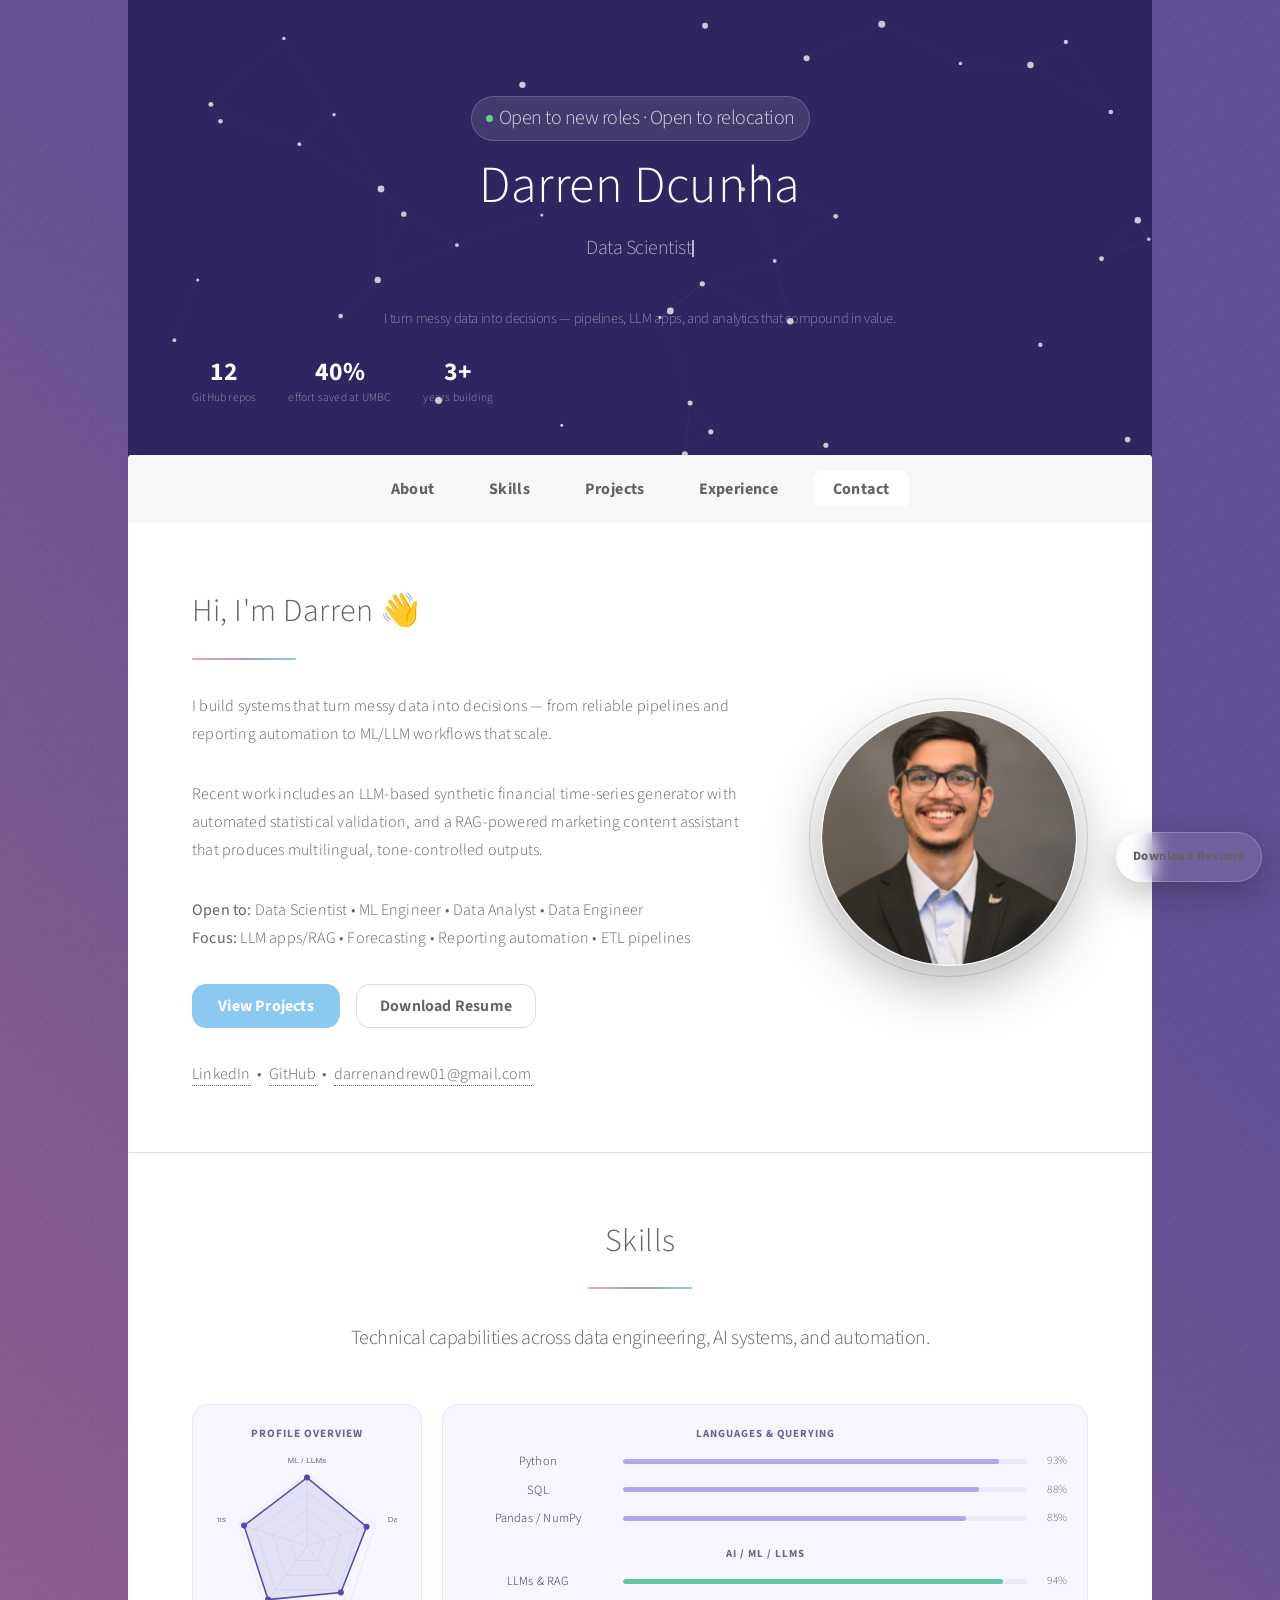
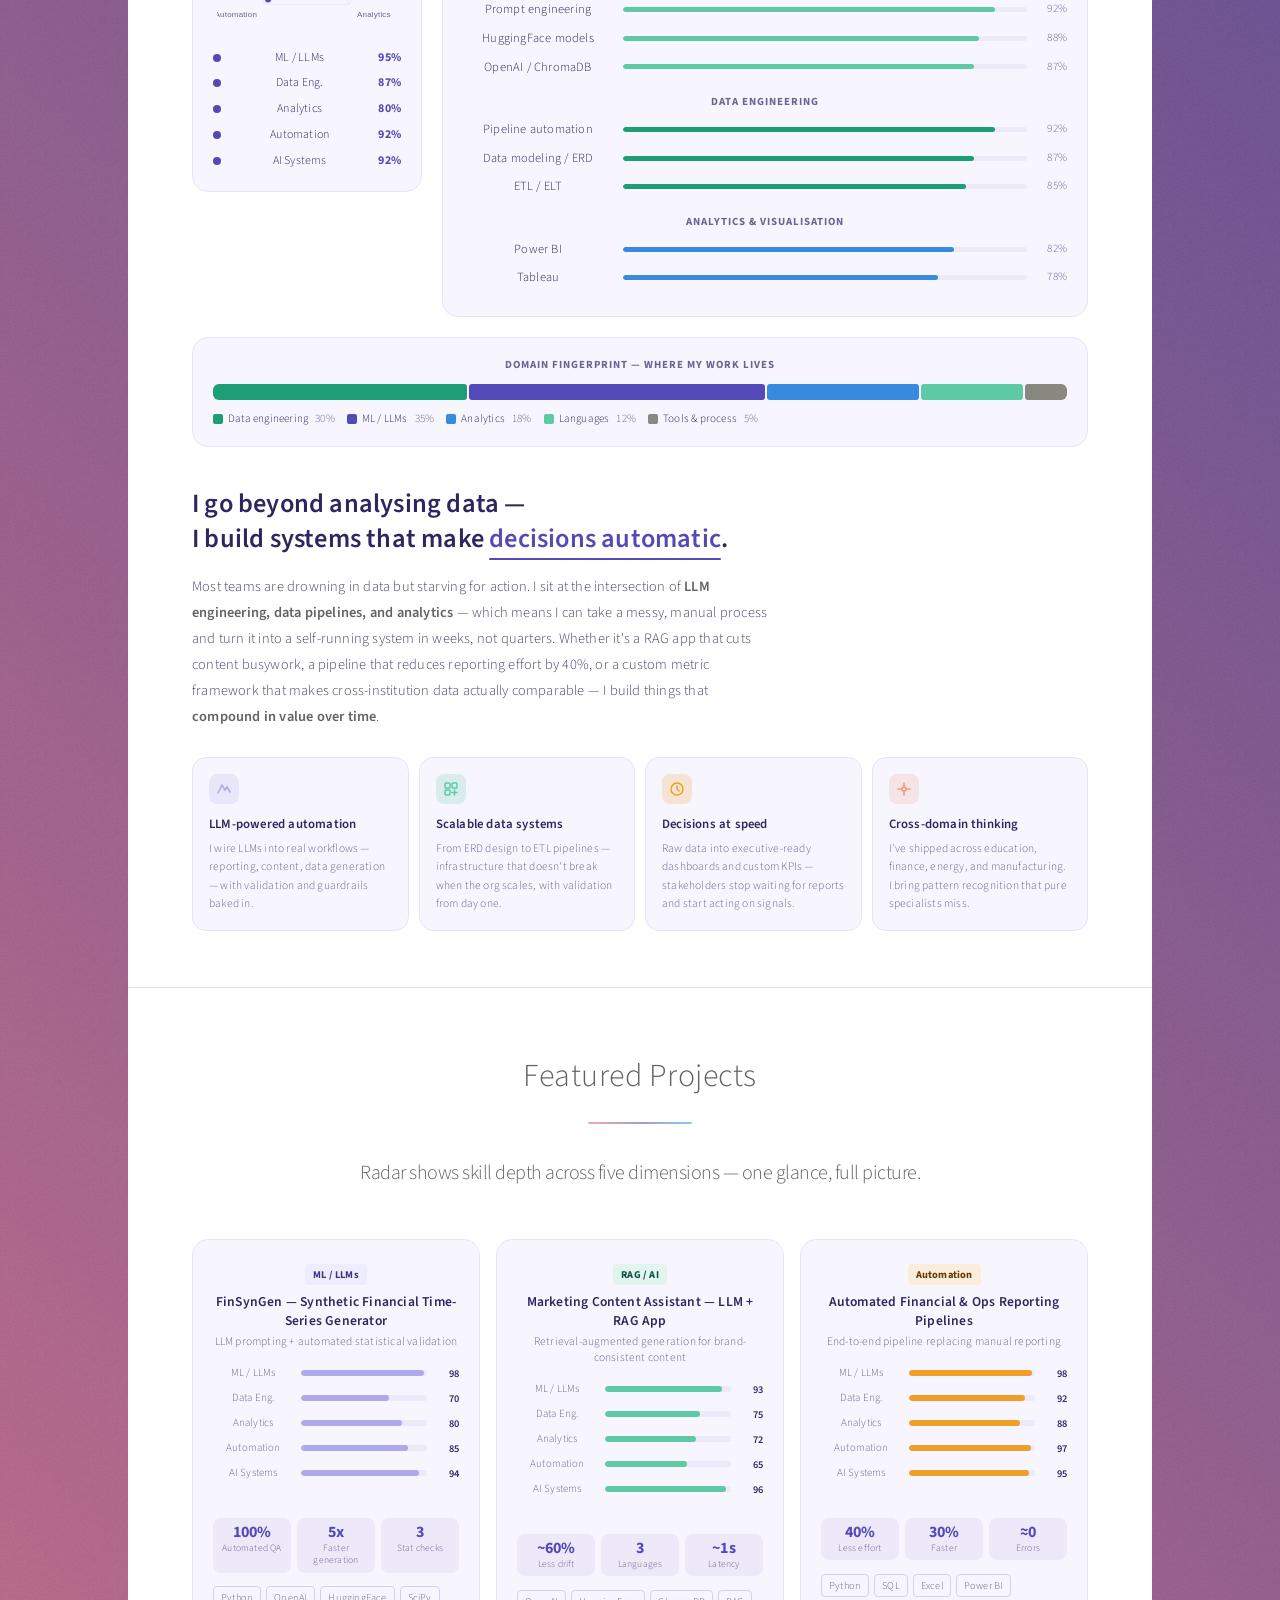
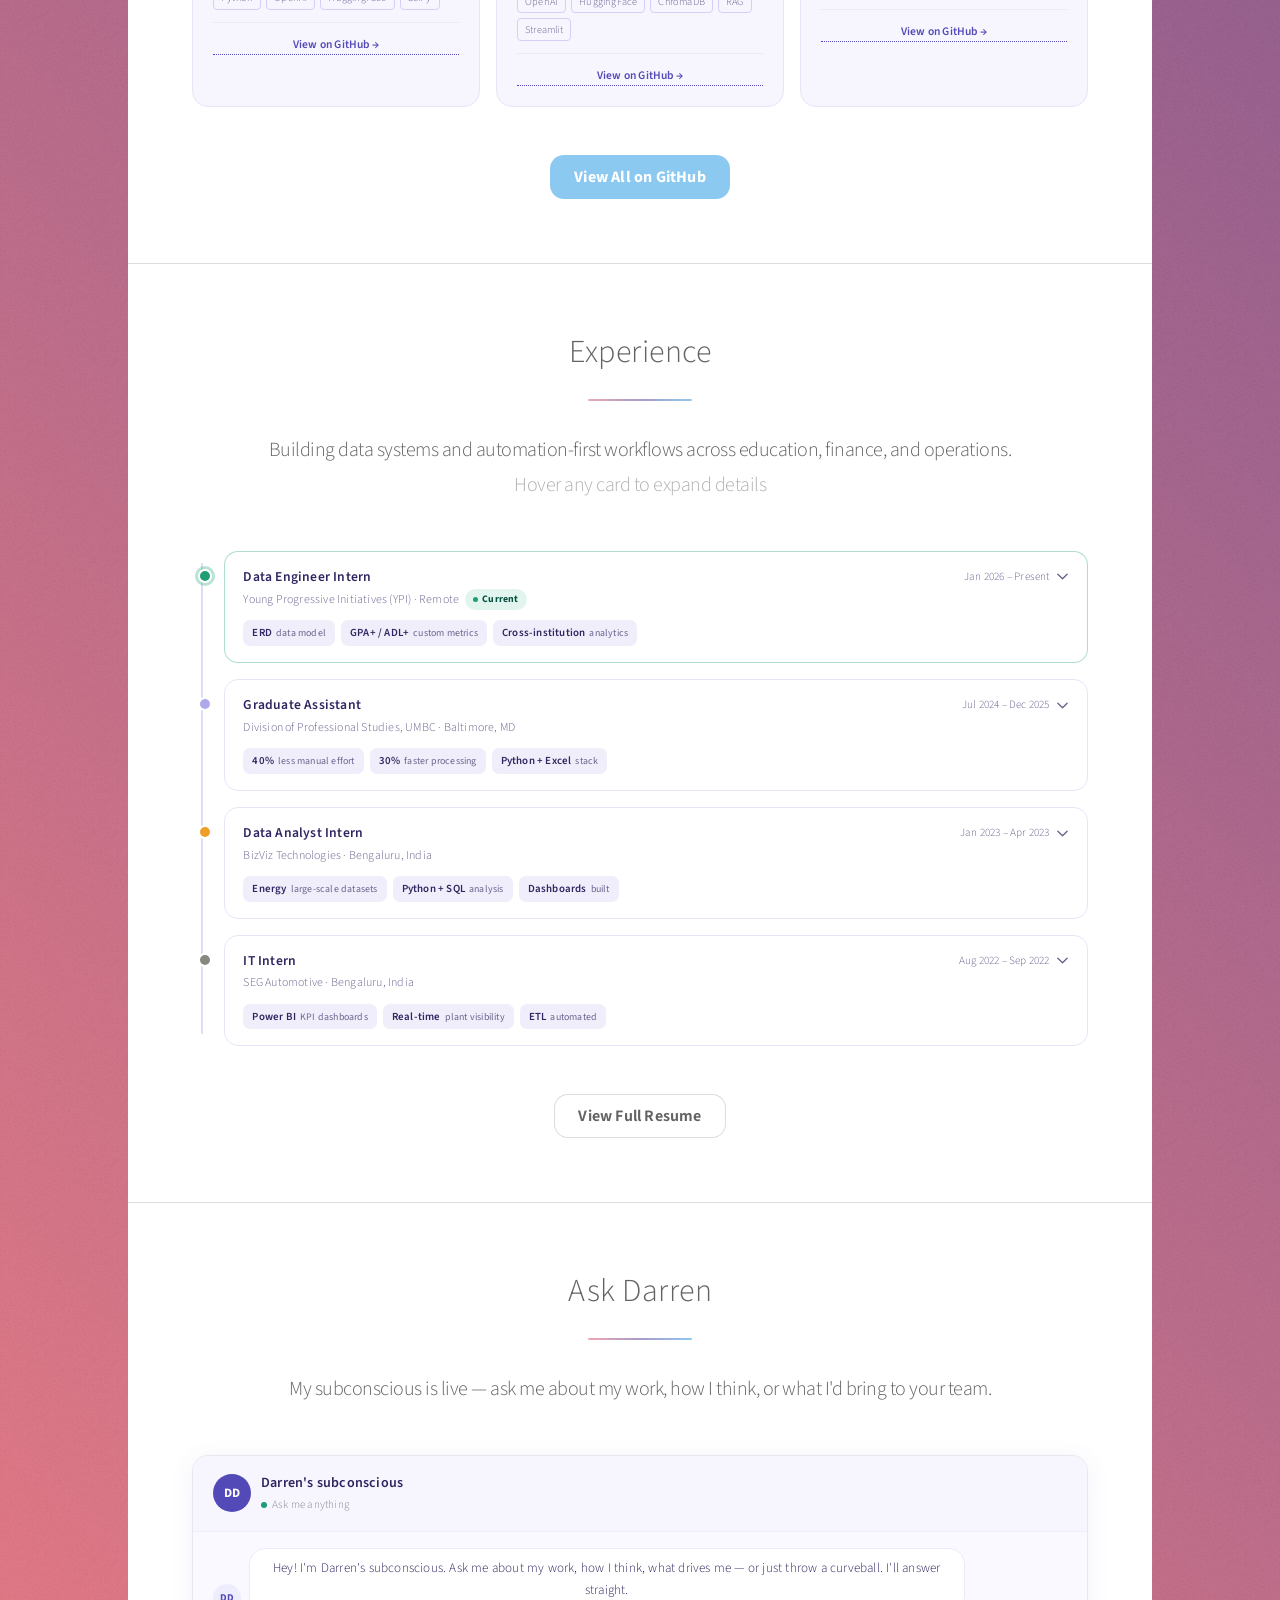
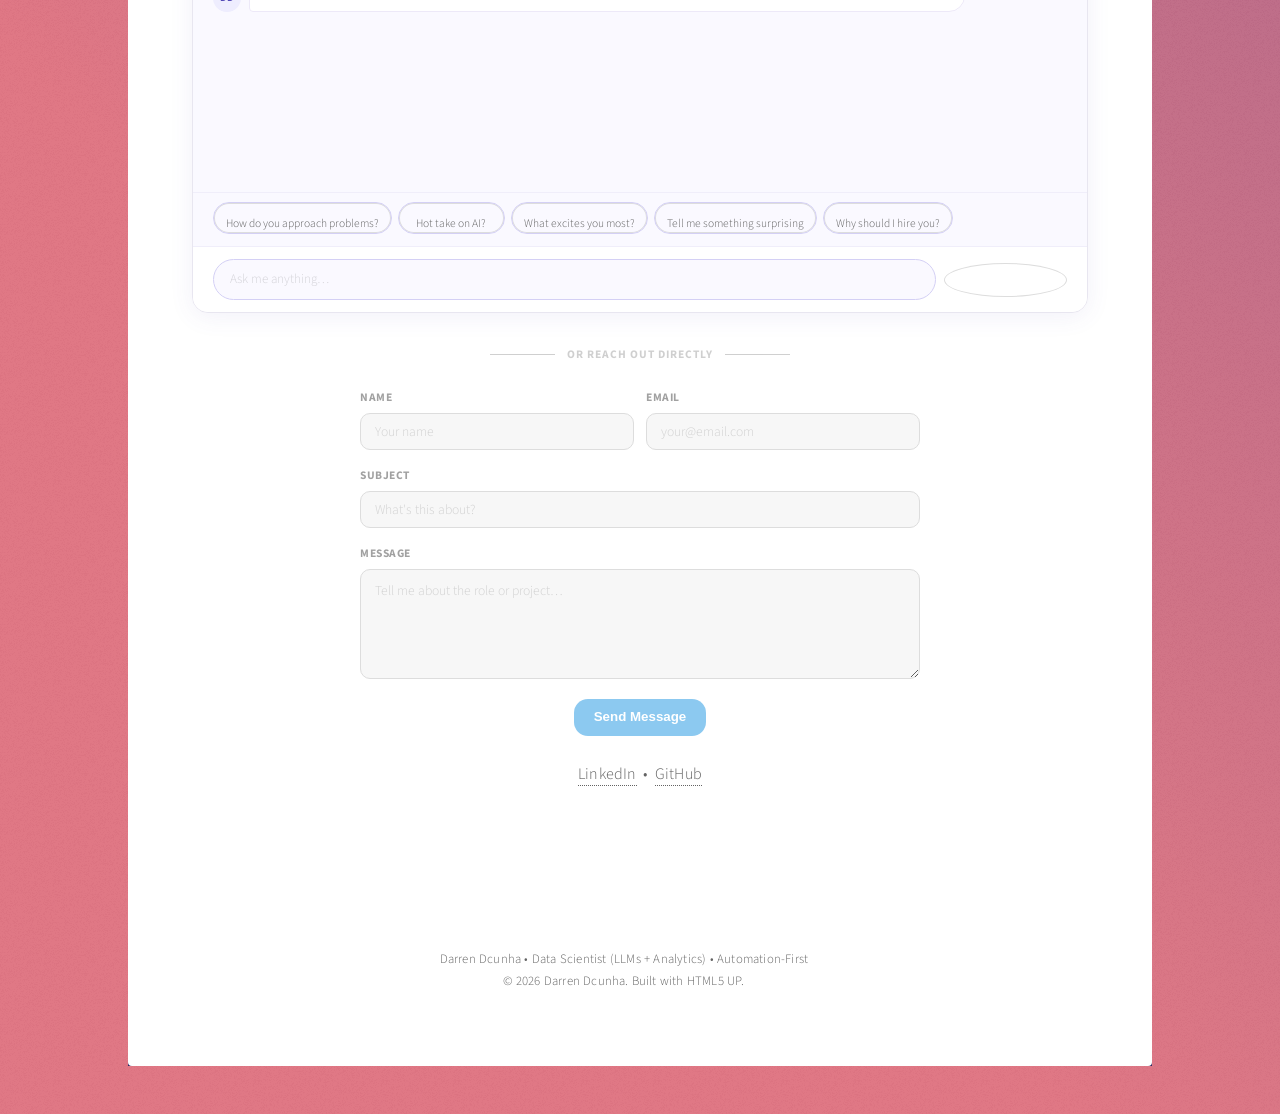
==== commit a965ae81: "Update index.html" ====
--- a/index.html
+++ b/index.html
@@ -112,6 +112,7 @@
 	.p-tag.ml   { background: #EEEDFE; color: #3C3489; }
 	.p-tag.rag  { background: #E1F5EE; color: #085041; }
 	.p-tag.auto { background: #FAEEDA; color: #633806; }
+	.p-tag.ds   { background: #E6F1FB; color: #0C447C; }
 	.p-title { font-size: 0.85rem; font-weight: 600; line-height: 1.35; margin-bottom: 0.25rem; color: #2e2660; }
 	.p-sub   { font-size: 0.72rem; color: #6b6490; margin-bottom: 0.9rem; line-height: 1.4; }
 	.p-radar-wrap { display: flex; justify-content: center; margin-bottom: 0.9rem; }
@@ -123,6 +124,14 @@
 	.p-pill { font-size: 0.65rem; padding: 2px 7px; border: 1px solid #d4d0f5; border-radius: 4px; color: #6b6490; }
 	.p-gh { display: block; text-align: center; font-size: 0.72rem; font-weight: 600; color: #534AB7; text-decoration: none; margin-top: 0.75rem; padding-top: 0.75rem; border-top: 1px solid #ede9f8; }
 	.p-gh:hover { color: #3C3489; }
+
+	/* ── PROJECT STRENGTH BARS ── */
+	.str-bars { width: 100%; margin-bottom: 0.9rem; }
+	.str-row { display: flex; align-items: center; gap: 8px; margin-bottom: 7px; }
+	.str-lbl { font-size: 0.68rem; color: #6b6490; width: 80px; flex-shrink: 0; }
+	.str-track { flex: 1; height: 6px; background: #ede9f8; border-radius: 3px; overflow: hidden; }
+	.str-fill { height: 100%; border-radius: 3px; width: 0; }
+	.str-val { font-size: 0.65rem; font-weight: 600; color: #2e2660; width: 24px; text-align: right; flex-shrink: 0; }
 
 	/* ── WHAT I BRING ── */
 	.bring-headline {
@@ -329,7 +338,7 @@
 <header id="header" class="alt">
 	<canvas id="hero-canvas"></canvas>
 	<div style="position:relative;z-index:1">
-		<p class="hero-badge"><span class="bdot"></span>Open to new roles · Baltimore, MD</p>
+		<p class="hero-badge"><span class="bdot"></span>Open to new roles · Open to relocation</p>
 		<h1>Darren Dcunha</h1>
 		<p class="hero-typed" id="heroTyped"></p>
 		<p style="margin-top:0.5rem;opacity:0.7;font-size:0.9rem">I turn messy data into decisions — pipelines, LLM apps, and analytics that compound in value.</p>
@@ -402,16 +411,17 @@
 			<div class="skill-row"><span class="skill-name">SQL</span><div class="bar-track"><div class="bar-fill" style="background:#AFA9EC" data-w="88"></div></div><span class="bar-pct">88%</span></div>
 			<div class="skill-row"><span class="skill-name">Pandas / NumPy</span><div class="bar-track"><div class="bar-fill" style="background:#AFA9EC" data-w="85"></div></div><span class="bar-pct">85%</span></div>
 			<div class="grp-label">AI / ML / LLMs</div>
-			<div class="skill-row"><span class="skill-name">LLMs & RAG</span><div class="bar-track"><div class="bar-fill" style="background:#5DCAA5" data-w="90"></div></div><span class="bar-pct">90%</span></div>
-			<div class="skill-row"><span class="skill-name">Prompt engineering</span><div class="bar-track"><div class="bar-fill" style="background:#5DCAA5" data-w="88"></div></div><span class="bar-pct">88%</span></div>
-			<div class="skill-row"><span class="skill-name">OpenAI / ChromaDB</span><div class="bar-track"><div class="bar-fill" style="background:#5DCAA5" data-w="85"></div></div><span class="bar-pct">85%</span></div>
+			<div class="skill-row"><span class="skill-name">LLMs & RAG</span><div class="bar-track"><div class="bar-fill" style="background:#5DCAA5" data-w="94"></div></div><span class="bar-pct">94%</span></div>
+			<div class="skill-row"><span class="skill-name">Prompt engineering</span><div class="bar-track"><div class="bar-fill" style="background:#5DCAA5" data-w="92"></div></div><span class="bar-pct">92%</span></div>
+			<div class="skill-row"><span class="skill-name">HuggingFace models</span><div class="bar-track"><div class="bar-fill" style="background:#5DCAA5" data-w="88"></div></div><span class="bar-pct">88%</span></div>
+			<div class="skill-row"><span class="skill-name">OpenAI / ChromaDB</span><div class="bar-track"><div class="bar-fill" style="background:#5DCAA5" data-w="87"></div></div><span class="bar-pct">87%</span></div>
 			<div class="grp-label">Data engineering</div>
-			<div class="skill-row"><span class="skill-name">Pipeline automation</span><div class="bar-track"><div class="bar-fill" style="background:#EF9F27" data-w="92"></div></div><span class="bar-pct">92%</span></div>
-			<div class="skill-row"><span class="skill-name">Data modeling / ERD</span><div class="bar-track"><div class="bar-fill" style="background:#EF9F27" data-w="87"></div></div><span class="bar-pct">87%</span></div>
-			<div class="skill-row"><span class="skill-name">ETL / ELT</span><div class="bar-track"><div class="bar-fill" style="background:#EF9F27" data-w="85"></div></div><span class="bar-pct">85%</span></div>
+			<div class="skill-row"><span class="skill-name">Pipeline automation</span><div class="bar-track"><div class="bar-fill" style="background:#1D9E75" data-w="92"></div></div><span class="bar-pct">92%</span></div>
+			<div class="skill-row"><span class="skill-name">Data modeling / ERD</span><div class="bar-track"><div class="bar-fill" style="background:#1D9E75" data-w="87"></div></div><span class="bar-pct">87%</span></div>
+			<div class="skill-row"><span class="skill-name">ETL / ELT</span><div class="bar-track"><div class="bar-fill" style="background:#1D9E75" data-w="85"></div></div><span class="bar-pct">85%</span></div>
 			<div class="grp-label">Analytics & visualisation</div>
-			<div class="skill-row"><span class="skill-name">Power BI</span><div class="bar-track"><div class="bar-fill" style="background:#F0997B" data-w="82"></div></div><span class="bar-pct">82%</span></div>
-			<div class="skill-row"><span class="skill-name">Tableau</span><div class="bar-track"><div class="bar-fill" style="background:#F0997B" data-w="78"></div></div><span class="bar-pct">78%</span></div>
+			<div class="skill-row"><span class="skill-name">Power BI</span><div class="bar-track"><div class="bar-fill" style="background:#378ADD" data-w="82"></div></div><span class="bar-pct">82%</span></div>
+			<div class="skill-row"><span class="skill-name">Tableau</span><div class="bar-track"><div class="bar-fill" style="background:#378ADD" data-w="78"></div></div><span class="bar-pct">78%</span></div>
 		</div>
 	</div>
 
@@ -425,7 +435,7 @@
 	<!-- What I bring section -->
 	<div style="max-width:900px;margin:2.5rem auto 0;text-align:left">
 		<div class="bring-headline">
-			I don't just analyse data —<br>I build systems that make <em>decisions automatic</em>.
+			I go beyond analysing data —<br>I build systems that make <em>decisions automatic</em>.
 		</div>
 		<p class="bring-tagline">
 			Most teams are drowning in data but starving for action. I sit at the intersection of
@@ -771,14 +781,14 @@
 	const c=document.getElementById('radarC'), ctx=c.getContext('2d');
 	const CX=90, CY=90, R=72;
 	const axes=['ML / LLMs','Data Eng.','Analytics','Automation','AI Systems'];
-	const scores=[90,87,80,92,88];
+	const scores=[95,87,80,92,92];
 	const N=axes.length;
 	const gridC='rgba(83,74,183,0.15)', lblC='#6b6490';
 	function pt(i,r){ const a=(2*Math.PI*i/N)-Math.PI/2; return[CX+r*Math.cos(a),CY+r*Math.sin(a)]; }
 	const leg=document.getElementById('radarLegend');
 	axes.forEach((a,i)=>{
 		const row=document.createElement('div'); row.className='rl-row';
-		row.innerHTML=`<span class="rl-dot" style="background:#534AB7"></span><span style="flex:1;color:#2e2660">${a}</span><span class="rl-val" style="color:#534AB7">${scores[i]}%</span>`;
+		row.innerHTML=`<span class="rl-dot" style="background:#534AB7"></span><span style="flex:1;color:#2e2660">${a}</span><span class="rl-val" style="color:#534AB7">${[95,87,80,92,92][i]}%</span>`;
 		leg.appendChild(row);
 	});
 	let prog=0;
@@ -824,11 +834,11 @@
 /* ══ FINGERPRINT ══ */
 (function(){
 	const segs=[
-		{label:'Data engineering',pct:32,color:'#EF9F27'},
-		{label:'ML / LLMs',pct:28,color:'#5DCAA5'},
-		{label:'Analytics',pct:20,color:'#F0997B'},
-		{label:'Languages',pct:13,color:'#AFA9EC'},
-		{label:'Tools & process',pct:7,color:'#888780'},
+		{label:'Data engineering',pct:30,color:'#1D9E75'},
+		{label:'ML / LLMs',pct:35,color:'#534AB7'},
+		{label:'Analytics',pct:18,color:'#378ADD'},
+		{label:'Languages',pct:12,color:'#5DCAA5'},
+		{label:'Tools & process',pct:5,color:'#888780'},
 	];
 	const track=document.getElementById('fpTrack'), leg=document.getElementById('fpLegend');
 	segs.forEach(s=>{
@@ -863,51 +873,43 @@
 	const AXES=['ML / LLMs','Data Eng.','Analytics','Automation','AI Systems'];
 	const projects=[
 		{tag:'ML / LLMs',tc:'ml',title:'FinSynGen — Synthetic Financial Time-Series Generator',sub:'LLM prompting + automated statistical validation',
-		 scores:[95,70,80,85,90],col:{fill:'rgba(175,169,236,0.18)',stroke:'#AFA9EC'},
-		 impacts:[{num:'100%',lbl:'Automated QA'},{num:'5×',lbl:'Faster generation'},{num:'3',lbl:'Stat checks'}],
-		 pills:['Python','OpenAI','Time series','SciPy'],link:'https://github.com/darren16449/-FinSynGen-Synthetic-Financial-Data-Generator'},
+		 scores:[98,70,80,85,94],col:{fill:'rgba(175,169,236,0.18)',stroke:'#AFA9EC'},
+		 impacts:[{num:'100%',lbl:'Automated QA'},{num:'5x',lbl:'Faster generation'},{num:'3',lbl:'Stat checks'}],
+		 pills:['Python','OpenAI','HuggingFace','SciPy'],link:'https://github.com/darren16449/-FinSynGen-Synthetic-Financial-Data-Generator'},
 		{tag:'RAG / AI',tc:'rag',title:'Marketing Content Assistant — LLM + RAG App',sub:'Retrieval-augmented generation for brand-consistent content',
-		 scores:[88,75,72,65,95],col:{fill:'rgba(93,202,165,0.18)',stroke:'#5DCAA5'},
+		 scores:[93,75,72,65,96],col:{fill:'rgba(93,202,165,0.18)',stroke:'#5DCAA5'},
 		 impacts:[{num:'~60%',lbl:'Less drift'},{num:'3',lbl:'Languages'},{num:'~1s',lbl:'Latency'}],
-		 pills:['OpenAI','ChromaDB','RAG','Streamlit'],link:'https://github.com/darren16449/Marketing-Content-Assistant'},
+		 pills:['OpenAI','HuggingFace','ChromaDB','RAG','Streamlit'],link:'https://github.com/darren16449/Marketing-Content-Assistant'},
 		{tag:'Automation',tc:'auto',title:'Automated Financial & Ops Reporting Pipelines',sub:'End-to-end pipeline replacing manual reporting',
-		 scores:[30,90,88,95,40],col:{fill:'rgba(239,159,39,0.18)',stroke:'#EF9F27'},
+		 scores:[98,92,88,97,95],col:{fill:'rgba(239,159,39,0.18)',stroke:'#EF9F27'},
 		 impacts:[{num:'40%',lbl:'Less effort'},{num:'30%',lbl:'Faster'},{num:'≈0',lbl:'Errors'}],
 		 pills:['Python','SQL','Excel','Power BI'],link:'assets/Darren_Dcunha_Resume.pdf'},
 	];
-	const N=AXES.length, SIZE=120, CX=SIZE, CY=SIZE, R=92;
-	function polar(i,r){const a=(2*Math.PI*i/N)-Math.PI/2;return[CX+r*Math.cos(a),CY+r*Math.sin(a)];}
-	function radarSVG(proj,animate){
-		const{scores,col}=proj; const vb=SIZE*2;
-		let s=`<svg width="${vb}" height="${vb}" viewBox="0 0 ${vb} ${vb}">`;
-		[.25,.5,.75,1].forEach(t=>{
-			const pts=Array.from({length:N},(_,i)=>polar(i,R*t).map(v=>v.toFixed(1)).join(',')).join(' ');
-			s+=`<polygon points="${pts}" fill="none" stroke="rgba(83,74,183,0.15)" stroke-width="0.5"/>`;
+	function strengthBars(proj, animate){
+		const labels = AXES;
+		const scores = proj.scores;
+		const col = proj.col.stroke;
+		let html = `<div class="str-bars" data-color="${col}">`;
+		labels.forEach((lbl,i)=>{
+			const pct = scores[i];
+			html += `<div class="str-row">
+				<span class="str-lbl">${lbl}</span>
+				<div class="str-track">
+					<div class="str-fill" style="background:${col};width:${animate?0:pct}%;transition:width 1s cubic-bezier(.4,0,.2,1) ${i*0.1}s" data-w="${pct}"></div>
+				</div>
+				<span class="str-val">${pct}</span>
+			</div>`;
 		});
-		for(let i=0;i<N;i++){const[x,y]=polar(i,R);s+=`<line x1="${CX}" y1="${CY}" x2="${x.toFixed(1)}" y2="${y.toFixed(1)}" stroke="rgba(83,74,183,0.15)" stroke-width="0.5"/>`;}
-		for(let i=0;i<N;i++){
-			const[lx,ly]=polar(i,R+14);
-			const anchor=lx<CX-4?'end':lx>CX+4?'start':'middle';
-			s+=`<text x="${lx.toFixed(1)}" y="${(ly+3).toFixed(1)}" text-anchor="${anchor}" font-size="8" fill="#6b6490" font-family="sans-serif">${AXES[i]}</text>`;
-		}
-		const zp=scores.map((_,i)=>{const[x,y]=polar(i,0);return`${i===0?'M':'L'}${x.toFixed(1)},${y.toFixed(1)}`;}).join(' ')+'Z';
-		const fp=scores.map((sc,i)=>{const[x,y]=polar(i,R*(sc/100));return`${i===0?'M':'L'}${x.toFixed(1)},${y.toFixed(1)}`;}).join(' ')+'Z';
-		if(animate){
-			s+=`<path d="${zp}" fill="${col.fill}" stroke="${col.stroke}" stroke-width="1.5" stroke-linejoin="round"><animate attributeName="d" from="${zp}" to="${fp}" dur="0.9s" fill="freeze"/></path>`;
-			scores.forEach((sc,i)=>{const[x,y]=polar(i,R*(sc/100));s+=`<circle cx="${x.toFixed(1)}" cy="${y.toFixed(1)}" r="3" fill="${col.stroke}" opacity="0"><animate attributeName="opacity" from="0" to="1" dur="0.3s" begin="0.85s" fill="freeze"/></circle>`;});
-		} else {
-			s+=`<path d="${fp}" fill="${col.fill}" stroke="${col.stroke}" stroke-width="1.5" stroke-linejoin="round"/>`;
-			scores.forEach((sc,i)=>{const[x,y]=polar(i,R*(sc/100));s+=`<circle cx="${x.toFixed(1)}" cy="${y.toFixed(1)}" r="3" fill="${col.stroke}"/>`;});
-		}
-		return s+'</svg>';
-	}
-	function buildCard(proj){
-		const div=document.createElement('div'); div.className='proj-card'; div.dataset.id=proj.tag;
+		html += '</div>';
+		return html;
+	}
+	function buildCard(proj, idx){
+		const div=document.createElement('div'); div.className='proj-card'; div.dataset.id=idx;
 		div.innerHTML=`
 			<span class="p-tag ${proj.tc}">${proj.tag}</span>
 			<div class="p-title">${proj.title}</div>
 			<div class="p-sub">${proj.sub}</div>
-			<div class="p-radar-wrap">${radarSVG(proj,false)}</div>
+			<div class="p-radar-wrap">${strengthBars(proj,false)}</div>
 			<div class="p-impacts">${proj.impacts.map(im=>`<div class="p-imp"><div class="p-imp-num">${im.num}</div><div class="p-imp-lbl">${im.lbl}</div></div>`).join('')}</div>
 			<div class="p-pills">${proj.pills.map(p=>`<span class="p-pill">${p}</span>`).join('')}</div>
 			<a class="p-gh" href="${proj.link}" target="_blank" rel="noreferrer">View on GitHub →</a>`;
@@ -919,12 +921,13 @@
 		entries.forEach(e=>{
 			if(e.isIntersecting&&!observed.has(e.target.dataset.id)){
 				observed.add(e.target.dataset.id);
-				const proj=projects.find(p=>p.tag===e.target.dataset.id);
-				if(proj) e.target.querySelector('.p-radar-wrap').innerHTML=radarSVG(proj,true);
+				e.target.querySelectorAll('.str-fill').forEach(f=>{
+					setTimeout(()=>f.style.width=f.dataset.w+'%', 100);
+				});
 			}
 		});
 	},{threshold:.3});
-	projects.forEach(p=>{const card=buildCard(p);grid.appendChild(card);io.observe(card);});
+	projects.forEach((p,i)=>{const card=buildCard(p,i);grid.appendChild(card);io.observe(card);});
 })();
 
 /* ══ TIMELINE STAGGER ══ */
@@ -1010,7 +1013,7 @@
 	},
 	{
 		keys:['skill','tech stack','language','tool','python','sql','what can you do','technical'],
-		ans:"My core stack is Python and SQL — that's where I live. On top of that: LLMs and RAG pipelines, ChromaDB, OpenAI API, ETL/ELT design, data modeling and ERD, Power BI, Tableau, Streamlit, and Git. I'm strongest at the intersection of data engineering and AI — building pipelines that actually make ML systems work in production."
+		ans:"My core stack is Python and SQL. On top of that: LLMs and RAG pipelines, HuggingFace models for custom code generation and fine-tuning, ChromaDB, OpenAI API, ETL/ELT design, data modeling and ERD, Power BI, Tableau, Streamlit, and Git. I'm strongest at the intersection of data engineering and AI — building pipelines that make ML systems work in production, not just in notebooks."
 	},
 	{
 		keys:['build','create','make','future','dream','want to build','platform','creative','habit','behavioural'],
@@ -1034,7 +1037,7 @@
 	},
 	{
 		keys:['contact','reach','email','linkedin','github','connect','hire','talk'],
-		ans:"Best way to reach me is darrenandrew01@gmail.com — or connect on LinkedIn at linkedin.com/in/darrenandrewdcunha. I'm open to full-time roles and internships in Data Science, ML Engineering, Data Analytics, and Data Engineering. Always happy to talk."
+		ans:"Best way to reach me is darrenandrew01@gmail.com — or connect on LinkedIn at linkedin.com/in/darrenandrewdcunha. I'm based in Baltimore, MD but open to relocation. Open to full-time roles and internships in Data Science, ML Engineering, Data Analytics, and Data Engineering. Always happy to talk."
 	},
 ];
 
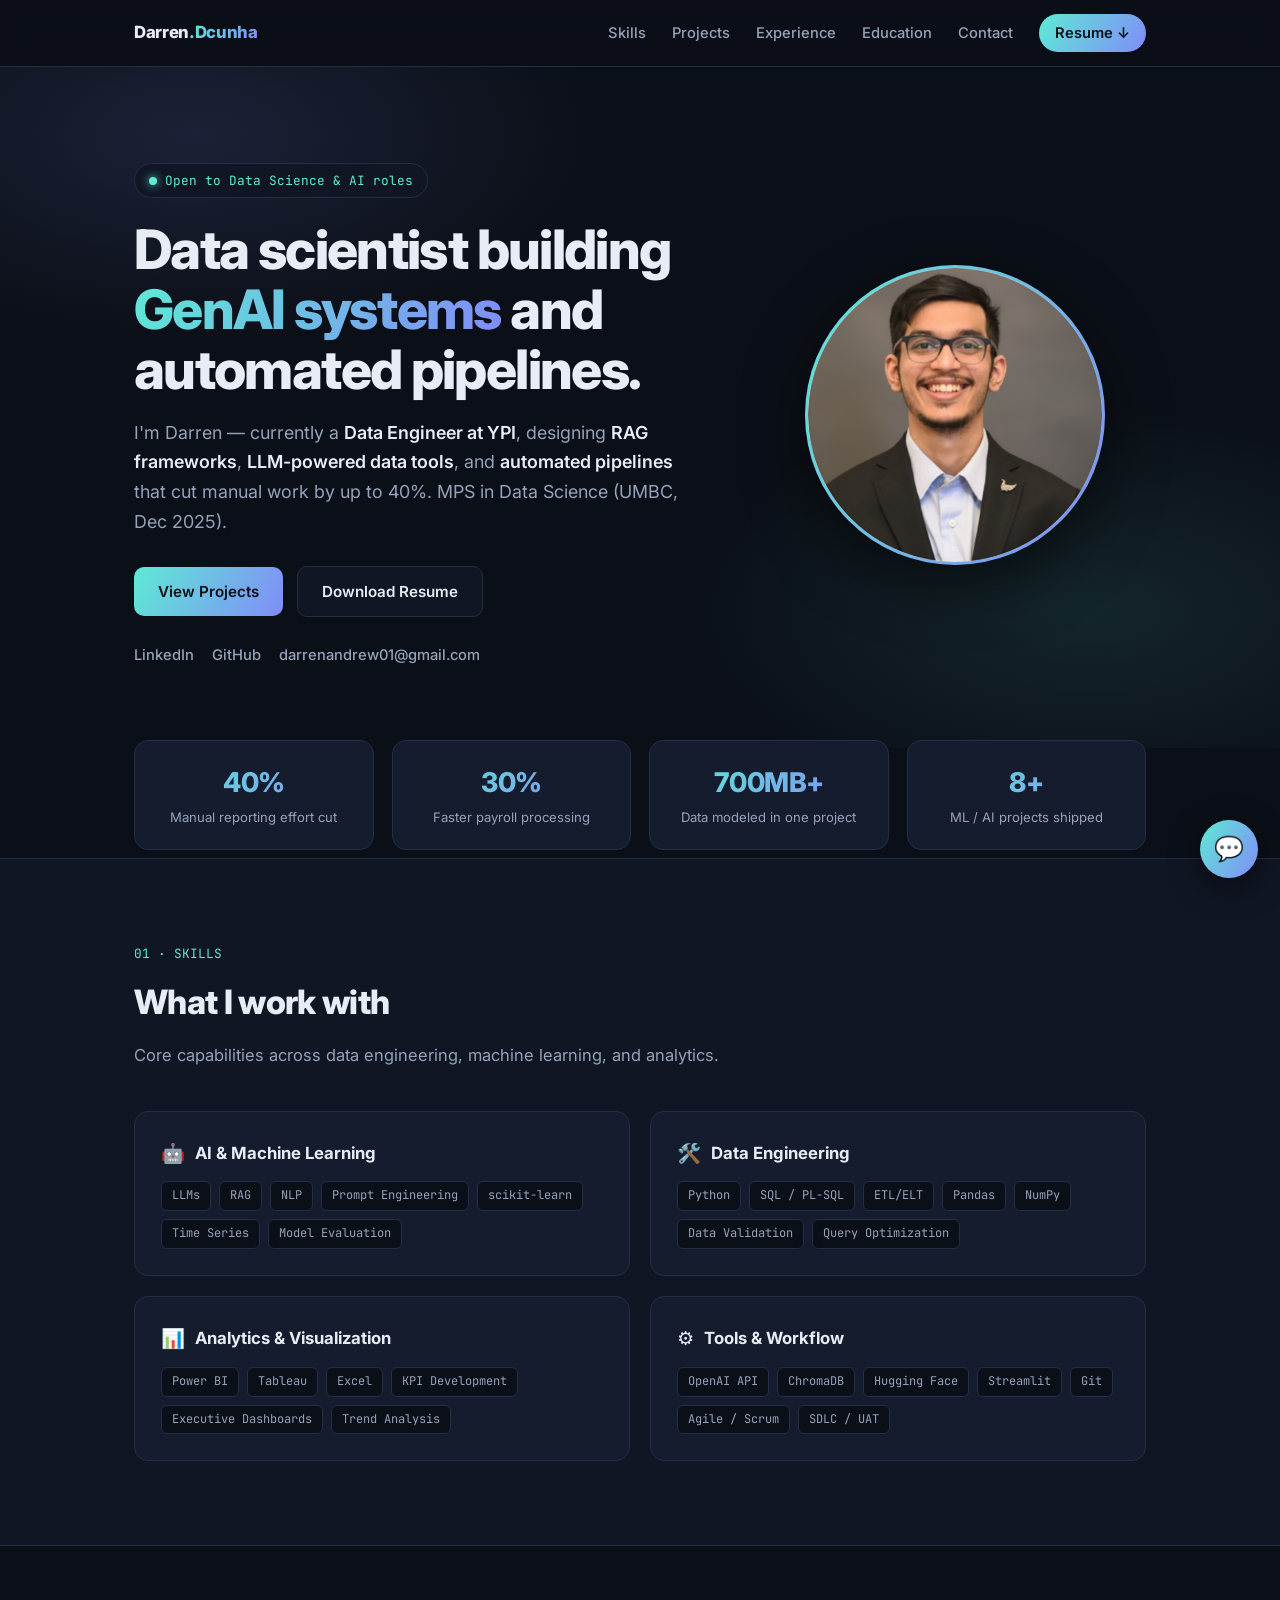
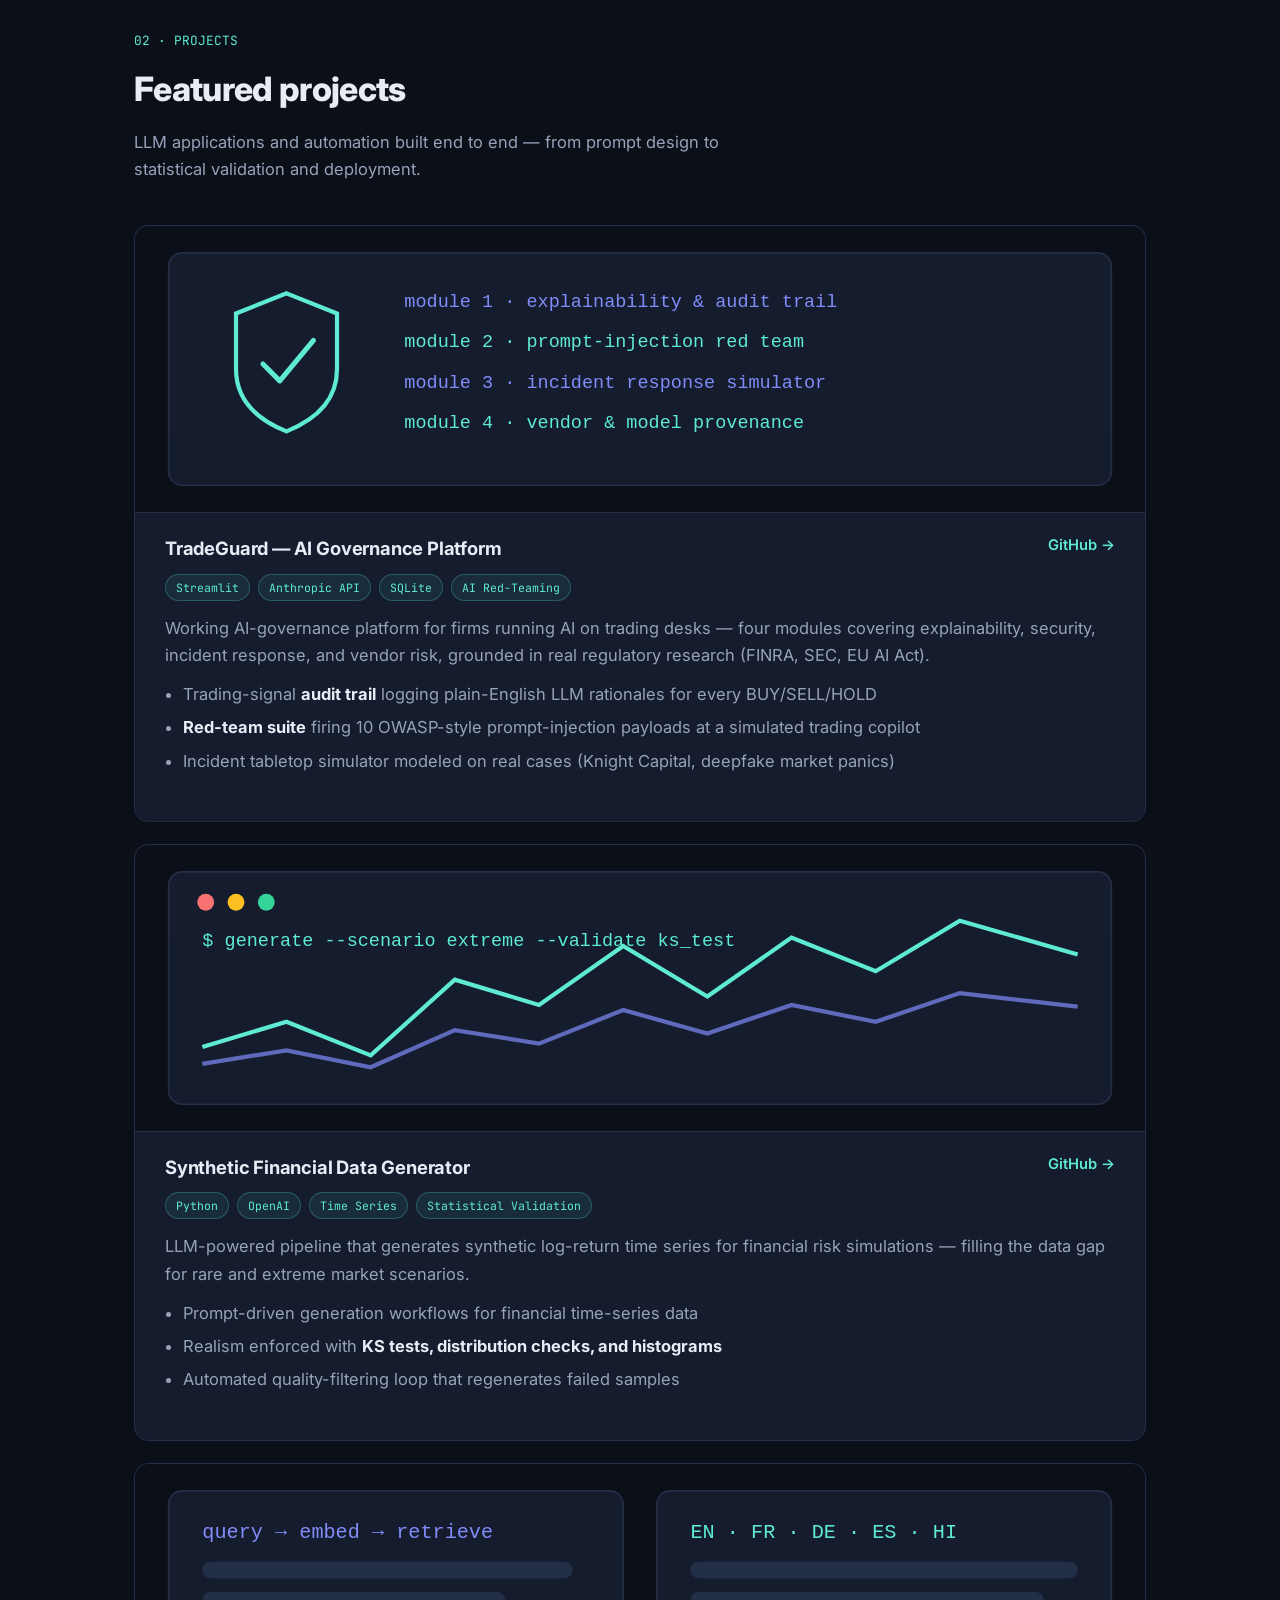
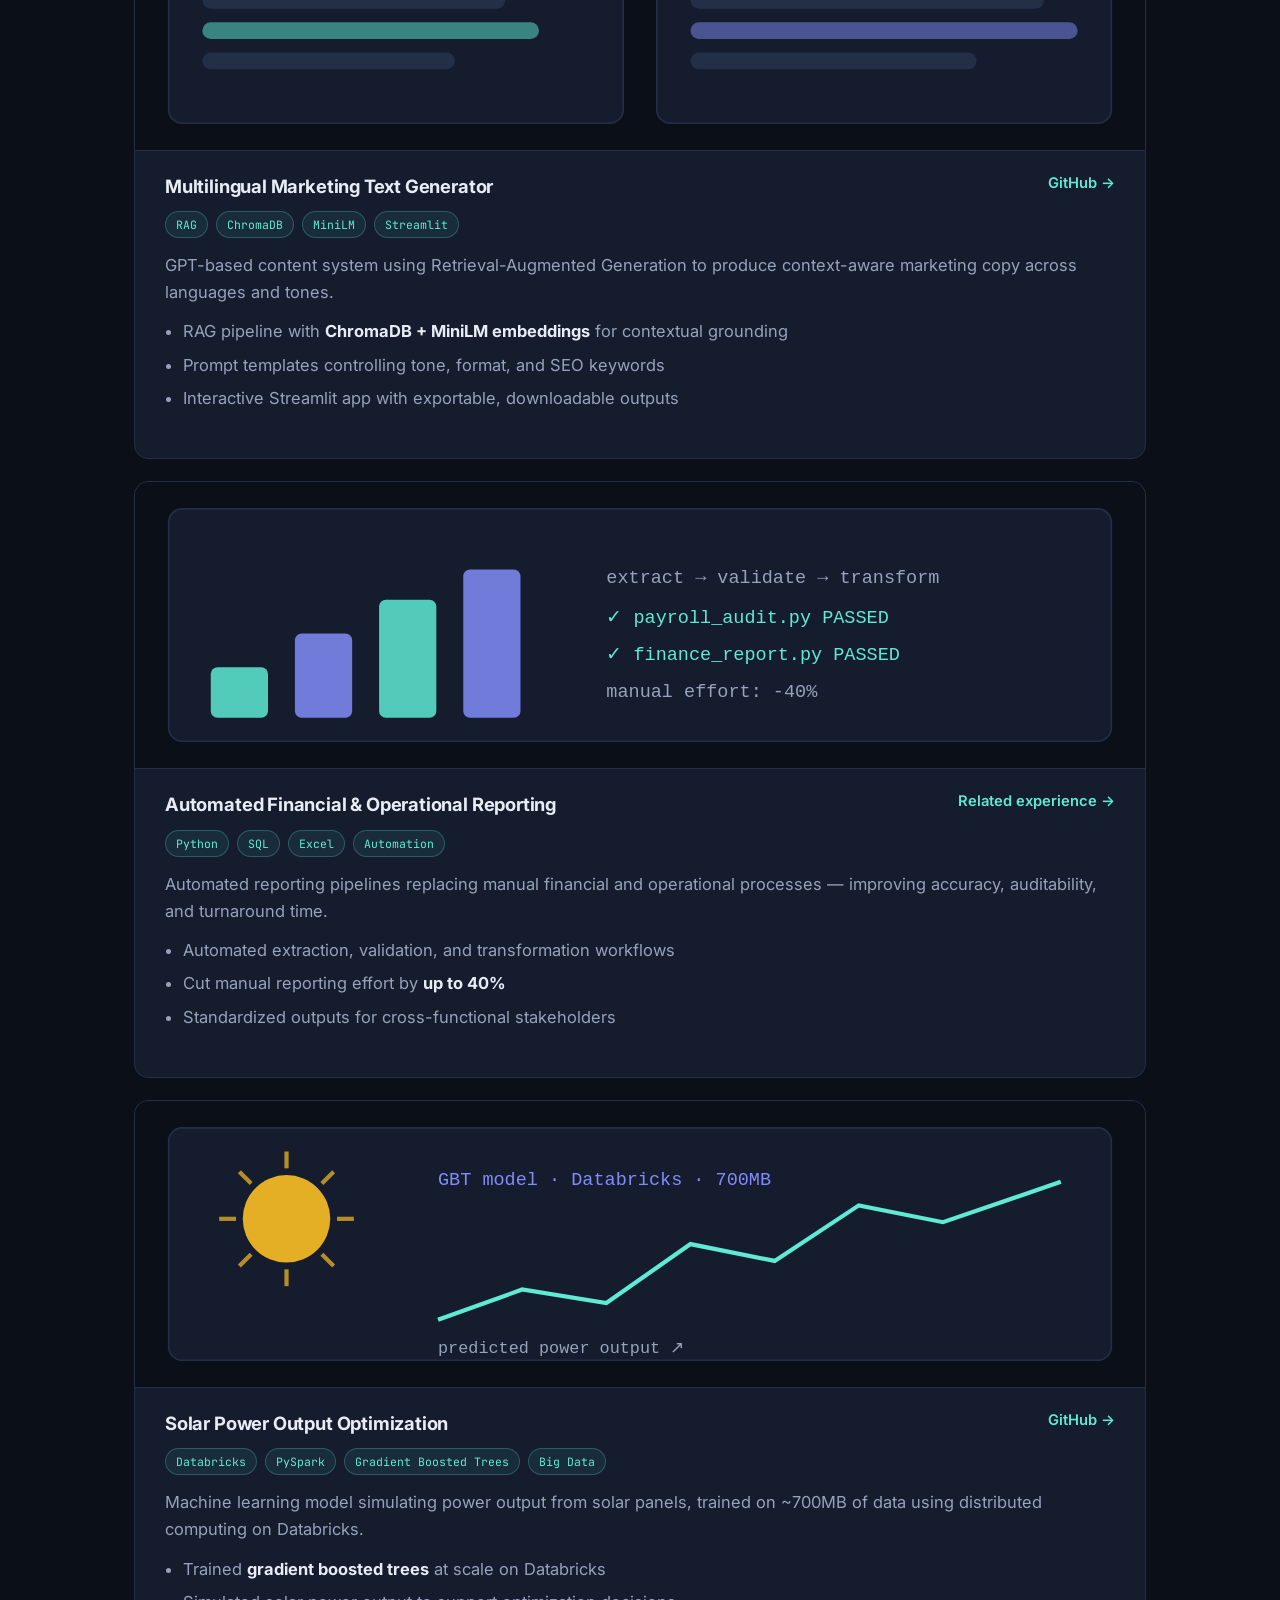
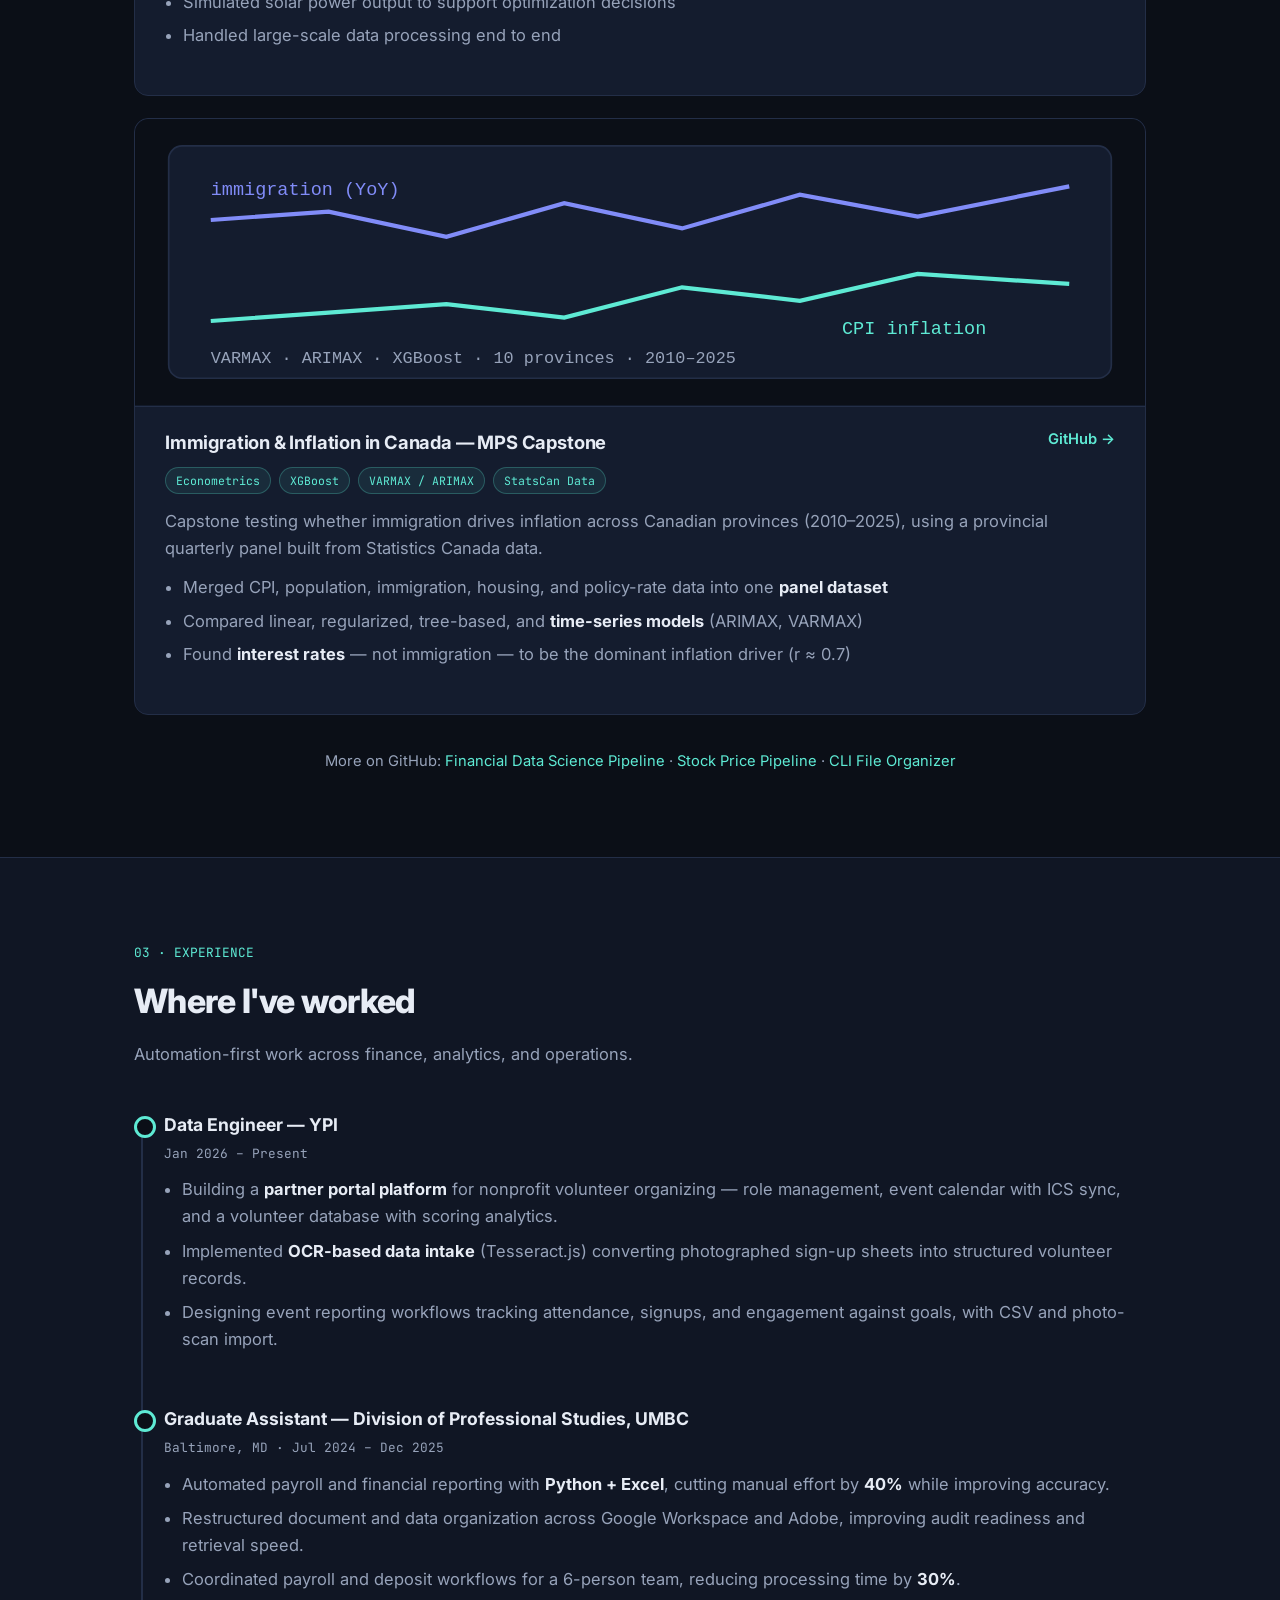
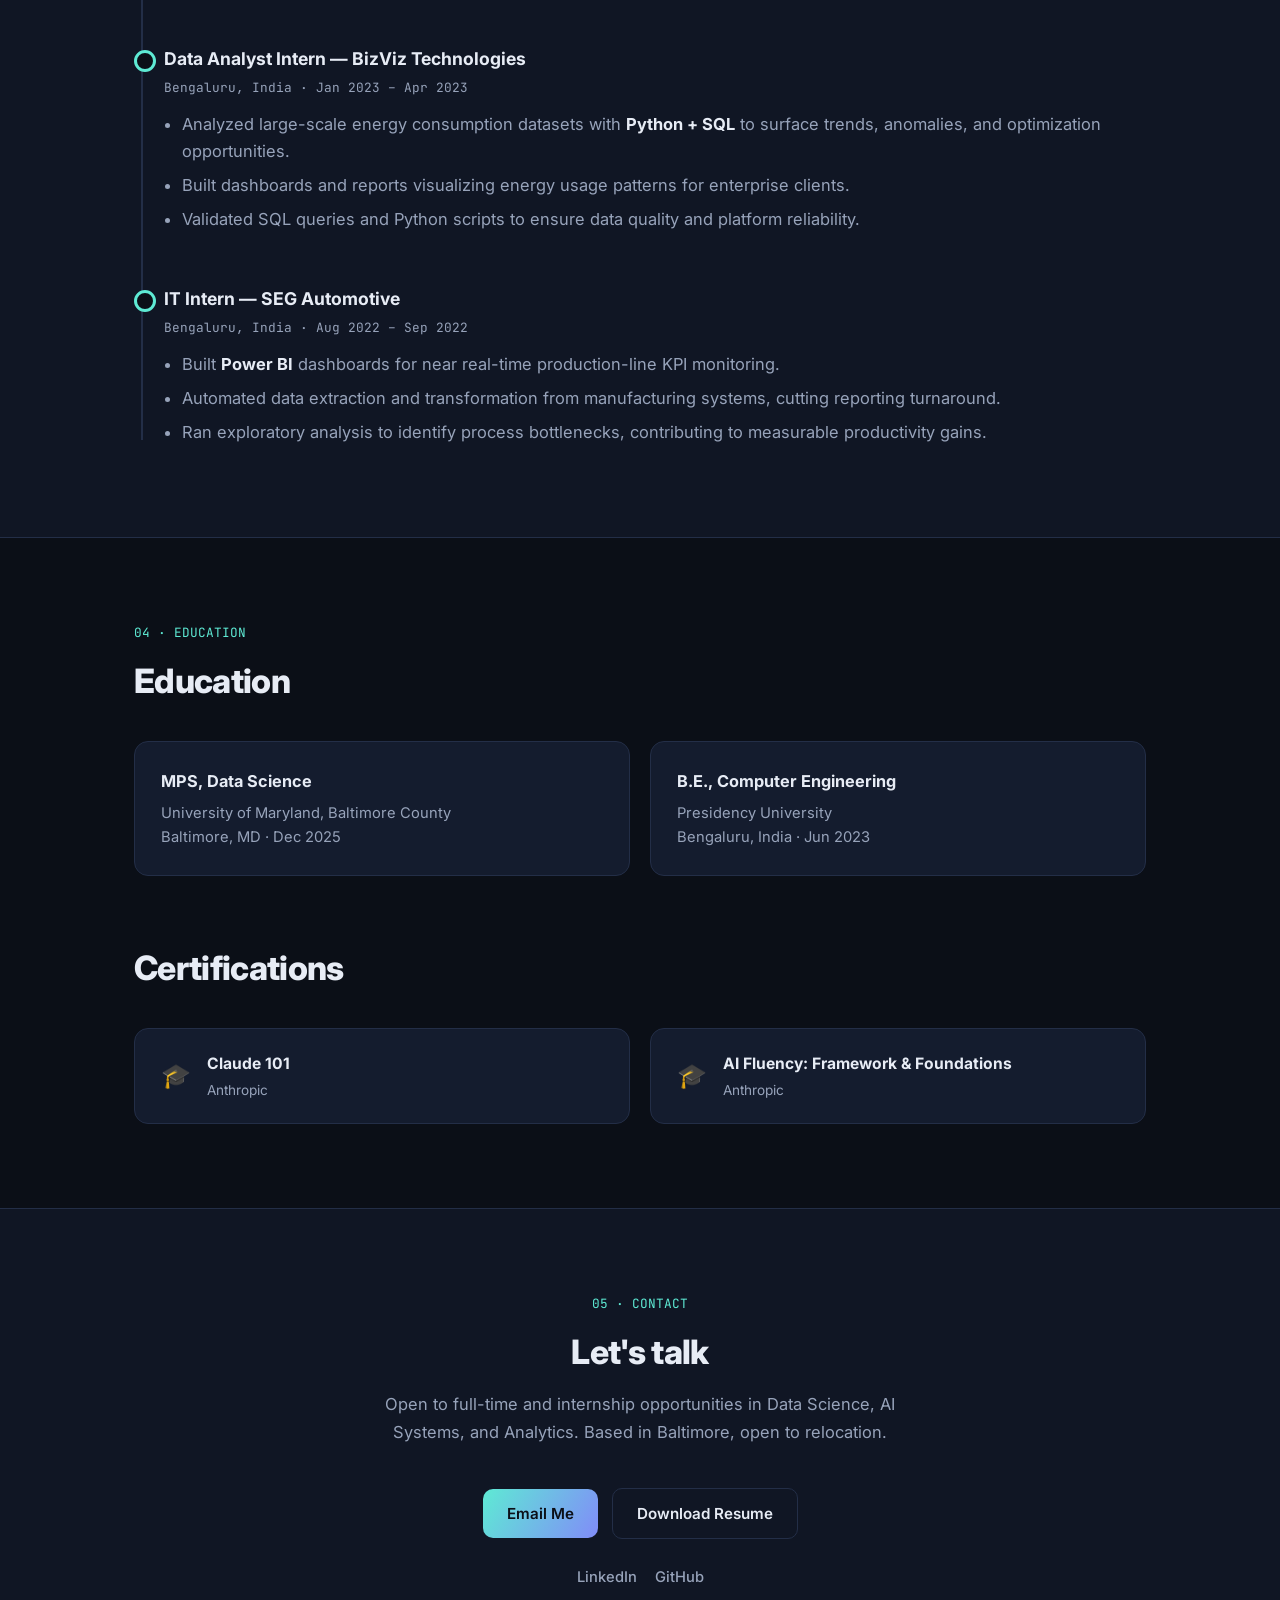
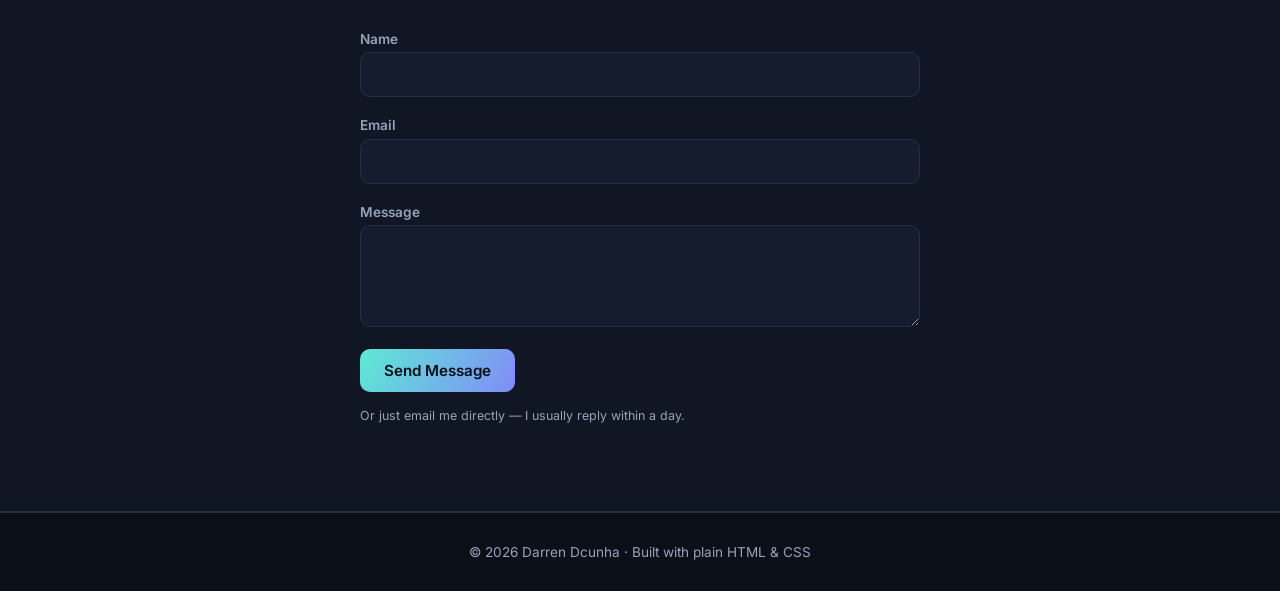
==== commit 4075c82b: "Redesign site: custom single-page portfolio" ====
--- a/index.html
+++ b/index.html
@@ -1,1114 +1,855 @@
-<!DOCTYPE HTML>
-<html>
-<head>
-	<title>Darren Dcunha | Data Scientist • ML/LLMs</title>
-	<meta charset="utf-8" />
-	<meta name="viewport" content="width=device-width, initial-scale=1, user-scalable=no" />
-	<meta name="description" content="Darren Dcunha — Data Scientist focused on analytics, forecasting, and LLM applications." />
-	<meta property="og:title" content="Darren Dcunha | Data Scientist • ML/LLMs" />
-	<meta property="og:description" content="Data Scientist focused on analytics, forecasting, and LLM applications." />
-	<meta property="og:type" content="website" />
-	<meta property="og:url" content="https://darren16449.github.io/" />
-	<meta property="og:image" content="https://darren16449.github.io/images/og.png" />
-	<meta name="twitter:card" content="summary_large_image" />
-	<link rel="stylesheet" href="assets/css/main.css" />
-	<link rel="stylesheet" href="assets/css/custom.css" />
-	<noscript><link rel="stylesheet" href="assets/css/noscript.css" /></noscript>
-
-	<style>
-	/* ── GLOBAL ── */
-	#wrapper { background: #2e2660; }
-	#header  { background: #2e2660; }
-
-	/* ── HERO PARTICLE CANVAS ── */
-	#hero-canvas {
-		position: absolute; inset: 0; width: 100%; height: 100%;
-		opacity: 0.3; pointer-events: none;
-	}
-	#header.alt { position: relative; overflow: hidden; }
-	.hero-badge {
-		display: inline-flex; align-items: center; gap: 6px;
-		background: rgba(255,255,255,0.10); border: 0.5px solid rgba(255,255,255,0.2);
-		border-radius: 999px; padding: 4px 14px; font-size: 0.8rem;
-		color: rgba(255,255,255,0.85); margin-bottom: 0.9rem;
-	}
-	.hero-badge .bdot {
-		width: 7px; height: 7px; background: #5dde8c;
-		border-radius: 50%; animation: bpulse 2s ease-in-out infinite;
-	}
-	@keyframes bpulse { 0%,100%{opacity:1} 50%{opacity:0.3} }
-	.hero-typed { min-height: 1.4em; }
-	.hero-cursor {
-		display: inline-block; width: 2px; height: 0.85em;
-		background: rgba(255,255,255,0.7); margin-left: 1px;
-		animation: blink 1s step-end infinite; vertical-align: middle;
-	}
-	@keyframes blink { 0%,100%{opacity:1} 50%{opacity:0} }
-	.hero-stats { display: flex; gap: 2rem; flex-wrap: wrap; margin-top: 1rem; }
-	.hero-stat-val { font-size: 1.6rem; font-weight: 700; color: #fff; line-height: 1; }
-	.hero-stat-lbl { font-size: 0.72rem; color: rgba(255,255,255,0.5); margin-top: 3px; }
-
-	/* ── SKILLS ── */
-	.skills-layout {
-		display: grid; grid-template-columns: 230px 1fr; gap: 1.25rem;
-		align-items: start; max-width: 900px; margin: 0 auto;
-	}
-	@media (max-width: 700px) { .skills-layout { grid-template-columns: 1fr; } }
-
-	.s-card {
-		background: #f7f6ff; border: 1px solid #e8e4f8;
-		border-radius: 16px; padding: 1.25rem;
-	}
-	.s-card-title {
-		font-size: 0.7rem; font-weight: 700; letter-spacing: 1px;
-		text-transform: uppercase; color: #6b6490; margin-bottom: 0.75rem;
-	}
-	.radar-legend { display: flex; flex-direction: column; gap: 6px; margin-top: 0.75rem; }
-	.rl-row { display: flex; align-items: center; gap: 7px; font-size: 0.75rem; color: #2e2660; }
-	.rl-dot { width: 8px; height: 8px; border-radius: 50%; background: #534AB7; flex-shrink: 0; }
-	.rl-val { margin-left: auto; font-weight: 700; color: #534AB7; }
-
-	.grp-label {
-		font-size: 0.68rem; font-weight: 700; letter-spacing: 1px;
-		text-transform: uppercase; color: #6b6490; margin: 1rem 0 0.5rem;
-	}
-	.grp-label:first-child { margin-top: 0; }
-	.skill-row { display: flex; align-items: center; gap: 10px; margin-bottom: 8px; }
-	.skill-name { font-size: 0.78rem; width: 150px; flex-shrink: 0; color: #2e2660; }
-	.bar-track { flex: 1; height: 5px; background: #ede9f8; border-radius: 3px; overflow: hidden; }
-	.bar-fill { height: 100%; border-radius: 3px; width: 0; transition: width 1.3s cubic-bezier(.4,0,.2,1); }
-	.bar-pct { font-size: 0.7rem; color: #6b6490; width: 30px; text-align: right; flex-shrink: 0; }
-
-	.fp-card {
-		background: #f7f6ff; border: 1px solid #e8e4f8;
-		border-radius: 16px; padding: 1.1rem 1.25rem;
-		max-width: 900px; margin: 1.25rem auto 0;
-	}
-	.fp-lbl { font-size: 0.68rem; font-weight: 700; letter-spacing: 1px; text-transform: uppercase; color: #6b6490; margin-bottom: 0.65rem; }
-	.fp-track { height: 16px; border-radius: 6px; display: flex; gap: 2px; overflow: hidden; }
-	.fp-seg { height: 100%; border-radius: 3px; flex: 0; transition: flex 1.3s cubic-bezier(.4,0,.2,1); position: relative; cursor: default; }
-	.fp-tip {
-		position: absolute; bottom: calc(100% + 5px); left: 50%; transform: translateX(-50%);
-		background: #2e2660; color: #fff; font-size: 0.65rem; font-weight: 600;
-		padding: 3px 8px; border-radius: 5px; white-space: nowrap;
-		opacity: 0; transition: opacity 0.15s; pointer-events: none; z-index: 10;
-	}
-	.fp-seg:hover .fp-tip { opacity: 1; }
-	.fp-row { display: flex; gap: 12px; flex-wrap: wrap; margin-top: 0.6rem; }
-	.fp-key { display: flex; align-items: center; gap: 5px; font-size: 0.7rem; color: #2e2660; }
-	.fp-swatch { width: 10px; height: 10px; border-radius: 2px; flex-shrink: 0; }
-
-	.proj-grid {
-		display: grid; grid-template-columns: repeat(auto-fit, minmax(260px,1fr));
-		gap: 1rem; max-width: 900px; margin: 0 auto;
-	}
-	.proj-card {
-		background: #f7f6ff; border: 1px solid #e8e4f8;
-		border-radius: 16px; padding: 1.25rem;
-		transition: border-color 0.2s, transform 0.2s; cursor: default;
-	}
-	.proj-card:hover { border-color: #c4bef0; transform: translateY(-2px); }
-	.p-tag { display: inline-block; font-size: 0.65rem; font-weight: 700; padding: 2px 8px; border-radius: 4px; margin-bottom: 0.5rem; }
-	.p-tag.ml   { background: #EEEDFE; color: #3C3489; }
-	.p-tag.rag  { background: #E1F5EE; color: #085041; }
-	.p-tag.auto { background: #FAEEDA; color: #633806; }
-	.p-tag.ds   { background: #E6F1FB; color: #0C447C; }
-	.p-title { font-size: 0.85rem; font-weight: 600; line-height: 1.35; margin-bottom: 0.25rem; color: #2e2660; }
-	.p-sub   { font-size: 0.72rem; color: #6b6490; margin-bottom: 0.9rem; line-height: 1.4; }
-	.p-radar-wrap { display: flex; justify-content: center; margin-bottom: 0.9rem; }
-	.p-impacts { display: flex; gap: 6px; margin-bottom: 0.85rem; }
-	.p-imp { flex: 1; background: #ede9f8; border-radius: 8px; padding: 6px; text-align: center; }
-	.p-imp-num { font-size: 1rem; font-weight: 700; line-height: 1; color: #534AB7; }
-	.p-imp-lbl { font-size: 0.6rem; color: #6b6490; margin-top: 2px; line-height: 1.3; }
-	.p-pills { display: flex; gap: 5px; flex-wrap: wrap; }
-	.p-pill { font-size: 0.65rem; padding: 2px 7px; border: 1px solid #d4d0f5; border-radius: 4px; color: #6b6490; }
-	.p-gh { display: block; text-align: center; font-size: 0.72rem; font-weight: 600; color: #534AB7; text-decoration: none; margin-top: 0.75rem; padding-top: 0.75rem; border-top: 1px solid #ede9f8; }
-	.p-gh:hover { color: #3C3489; }
-
-	/* ── PROJECT STRENGTH BARS ── */
-	.str-bars { width: 100%; margin-bottom: 0.9rem; }
-	.str-row { display: flex; align-items: center; gap: 8px; margin-bottom: 7px; }
-	.str-lbl { font-size: 0.68rem; color: #6b6490; width: 80px; flex-shrink: 0; }
-	.str-track { flex: 1; height: 6px; background: #ede9f8; border-radius: 3px; overflow: hidden; }
-	.str-fill { height: 100%; border-radius: 3px; width: 0; }
-	.str-val { font-size: 0.65rem; font-weight: 600; color: #2e2660; width: 24px; text-align: right; flex-shrink: 0; }
-
-	/* ── WHAT I BRING ── */
-	.bring-headline {
-		font-size: 1.65rem; font-weight: 600; line-height: 1.35;
-		max-width: 600px; margin-bottom: 1rem; color: #2e2660;
-	}
-	.bring-headline em {
-		font-style: normal; color: #534AB7; position: relative; display: inline-block;
-	}
-	.bring-headline em::after {
-		content: ''; position: absolute; left: 0; bottom: -2px;
-		height: 2px; width: 0; background: #534AB7; border-radius: 1px;
-		animation: uline 0.8s ease forwards 0.7s;
-	}
-	@keyframes uline { to { width: 100%; } }
-	.bring-tagline {
-		font-size: 0.9rem; color: #4a4370; line-height: 1.8;
-		max-width: 580px; margin-bottom: 1.75rem;
-	}
-	.bring-tagline strong { font-weight: 600; color: #2e2660; }
-	.dis-grid {
-		display: grid; grid-template-columns: repeat(auto-fit, minmax(190px,1fr));
-		gap: 10px; max-width: 900px; margin-bottom: 1.5rem;
-	}
-	.dis-card {
-		background: #f7f6ff; border: 1px solid #e8e4f8;
-		border-radius: 14px; padding: 1rem;
-		opacity: 0; transform: translateY(12px);
-		transition: opacity 0.45s ease, transform 0.45s ease, border-color 0.2s;
-	}
-	.dis-card.visible { opacity: 1; transform: translateY(0); }
-	.dis-card:hover { border-color: #c4bef0; }
-	.dis-icon { width: 30px; height: 30px; border-radius: 8px; display: flex; align-items: center; justify-content: center; margin-bottom: 0.6rem; }
-	.dis-title { font-size: 0.8rem; font-weight: 600; margin-bottom: 0.3rem; color: #2e2660; }
-	.dis-body  { font-size: 0.72rem; color: #6b6490; line-height: 1.6; }
-
-	/* ── EXPERIENCE TIMELINE ── */
-	.timeline { position: relative; padding-left: 32px; max-width: 900px; margin: 0 auto; }
-	.timeline::before {
-		content: ''; position: absolute; left: 9px; top: 12px; bottom: 12px;
-		width: 1.5px; background: #e0dcf5;
-	}
-	.tl-item {
-		position: relative; margin-bottom: 1rem;
-		opacity: 0; transform: translateY(14px);
-		transition: opacity 0.45s ease, transform 0.45s ease;
-	}
-	.tl-item.visible { opacity: 1; transform: translateY(0); }
-	.tl-dot-wrap { position: absolute; left: -28px; top: 16px; width: 18px; height: 18px; display: flex; align-items: center; justify-content: center; }
-	.tl-dot { width: 14px; height: 14px; border-radius: 50%; border: 2.5px solid #fff; transition: transform 0.3s; }
-	.tl-item:hover .tl-dot { transform: scale(1.25); }
-	.tl-dot.current { box-shadow: 0 0 0 3px rgba(29,158,117,0.3); }
-	.tl-card {
-		background: #fff; border: 1px solid #e8e4f8;
-		border-radius: 14px; padding: 1rem 1.15rem; cursor: default;
-		transition: border-color 0.25s;
-	}
-	.tl-card:hover { border-color: #c4bef0; }
-	.tl-card.current-card { border-color: rgba(29,158,117,0.35); }
-	.tl-card.current-card:hover { border-color: rgba(29,158,117,0.65); }
-	.tl-head { display: flex; align-items: flex-start; justify-content: space-between; gap: 0.75rem; }
-	.tl-role { font-size: 0.85rem; font-weight: 600; line-height: 1.3; color: #2e2660; }
-	.tl-right { display: flex; align-items: center; gap: 6px; flex-shrink: 0; }
-	.tl-date { font-size: 0.7rem; color: #6b6490; }
-	.chevron { width: 13px; height: 13px; flex-shrink: 0; transition: transform 0.35s ease; color: #6b6490; }
-	.tl-card:hover .chevron { transform: rotate(180deg); }
-	.tl-company { font-size: 0.75rem; color: #6b6490; margin-top: 0.2rem; display: flex; align-items: center; gap: 6px; }
-	.cur-badge {
-		display: inline-flex; align-items: center; gap: 4px;
-		background: #E1F5EE; color: #085041;
-		font-size: 0.62rem; font-weight: 700; padding: 2px 8px; border-radius: 999px;
-	}
-	.cur-bdot { width: 5px; height: 5px; border-radius: 50%; background: #1D9E75; animation: bpulse 1.8s ease-in-out infinite; }
-	.tl-metrics { display: flex; gap: 6px; flex-wrap: wrap; margin-top: 0.65rem; }
-	.m-chip {
-		background: #f0eefa; border-radius: 7px;
-		padding: 4px 9px; font-size: 0.68rem; font-weight: 600; color: #2e2660;
-		display: inline-flex; align-items: baseline; gap: 4px;
-	}
-	.m-chip span { font-size: 0.62rem; font-weight: 400; color: #6b6490; }
-	.tl-expandable { display: grid; grid-template-rows: 0fr; transition: grid-template-rows 0.38s cubic-bezier(.4,0,.2,1); }
-	.tl-card:hover .tl-expandable { grid-template-rows: 1fr; }
-	.tl-expandable-inner { overflow: hidden; }
-	.tl-bullets { margin: 0.7rem 0 0 1rem; list-style: disc; }
-	.tl-bullets li { font-size: 0.75rem; color: #4a4370; line-height: 1.65; margin-bottom: 0.25rem; }
-	.tl-bullets li strong { font-weight: 600; color: #2e2660; }
-	.tl-tech { display: flex; gap: 5px; flex-wrap: wrap; margin-top: 0.6rem; padding-top: 0.6rem; border-top: 1px solid #ede9f8; }
-	.t-tag { font-size: 0.62rem; padding: 2px 7px; border: 1px solid #d4d0f5; border-radius: 4px; color: #6b6490; }
-
-	/* ── ASK DARREN ── */
-	.chat-wrap {
-		background: #fff; border: 1px solid #e8e6f0;
-		border-radius: 16px; overflow: hidden; max-width: 900px; margin: 0 auto;
-		box-shadow: 0 4px 24px rgba(83,74,183,0.08);
-	}
-	.chat-header {
-		padding: 1rem 1.25rem; border-bottom: 1px solid #f0eefa;
-		display: flex; align-items: center; gap: 10px;
-		background: #f7f6ff;
-	}
-	.chat-av {
-		width: 38px; height: 38px; border-radius: 50%;
-		background: #534AB7; display: flex; align-items: center;
-		justify-content: center; font-size: 0.8rem; font-weight: 700; color: #fff; flex-shrink: 0;
-	}
-	.chat-hname { font-size: 0.88rem; font-weight: 600; color: #2e2660; }
-	.chat-hsub  { font-size: 0.7rem; color: #888; display: flex; align-items: center; gap: 5px; margin-top: 1px; }
-	.chat-msgs {
-		padding: 1rem 1.25rem; display: flex; flex-direction: column;
-		gap: 0.75rem; min-height: 260px; max-height: 380px; overflow-y: auto;
-		scroll-behavior: smooth; background: #faf9ff;
-	}
-	.msg { display: flex; gap: 8px; align-items: flex-end; max-width: 88%; }
-	.msg.user { align-self: flex-end; flex-direction: row-reverse; }
-	.bubble {
-		padding: 0.6rem 1rem; border-radius: 16px; font-size: 0.82rem;
-		line-height: 1.65; background: #fff; border: 1px solid #ede9f8;
-		color: #2e2660;
-	}
-	.msg.user .bubble { background: #534AB7; border-color: #534AB7; color: #fff; border-radius: 16px 16px 4px 16px; }
-	.msg:not(.user) .bubble { border-radius: 16px 16px 16px 4px; }
-	.msg-av {
-		width: 28px; height: 28px; border-radius: 50%;
-		background: #EEEDFE; display: flex; align-items: center;
-		justify-content: center; font-size: 0.65rem; font-weight: 700; color: #534AB7; flex-shrink: 0;
-	}
-	.msg.user .msg-av { background: #534AB7; color: #fff; }
-	.typing-bubble { display: flex; align-items: center; gap: 4px; padding: 0.6rem 1rem; background: #fff; border: 1px solid #ede9f8; border-radius: 16px 16px 16px 4px; }
-	.tdot { width: 6px; height: 6px; border-radius: 50%; background: #b0a8e0; animation: tda 1.2s ease-in-out infinite; }
-	.tdot:nth-child(2){animation-delay:.2s} .tdot:nth-child(3){animation-delay:.4s}
-	@keyframes tda{0%,80%,100%{transform:translateY(0);opacity:0.4}40%{transform:translateY(-6px);opacity:1}}
-	.sugs { padding: 0.6rem 1.25rem 0.75rem; display: flex; gap: 6px; flex-wrap: wrap; background: #faf9ff; border-top: 1px solid #f0eefa; }
-	.sug {
-		font-size: 0.72rem; color: #534AB7; padding: 5px 12px;
-		border: 1px solid #d4d0f5; border-radius: 999px;
-		background: #fff; cursor: pointer; font-family: inherit;
-		transition: background 0.15s, border-color 0.15s;
-	}
-	.sug:hover { background: #EEEDFE; border-color: #AFA9EC; }
-	.chat-input-row {
-		padding: 0.75rem 1.25rem; border-top: 1px solid #f0eefa;
-		display: flex; gap: 8px; align-items: center; background: #fff;
-	}
-	.chat-in {
-		flex: 1; font-size: 0.82rem; border: 1px solid #d4d0f5;
-		border-radius: 999px; padding: 9px 16px; background: #faf9ff;
-		color: #2e2660; font-family: inherit; outline: none; transition: border-color 0.2s;
-	}
-	.chat-in::placeholder { color: #aaa; }
-	.chat-in:focus { border-color: #534AB7; background: #fff; }
-	.send-btn {
-		width: 34px; height: 34px; border-radius: 50%; background: #534AB7;
-		border: none; cursor: pointer; display: flex; align-items: center;
-		justify-content: center; flex-shrink: 0; transition: background 0.15s;
-	}
-	.send-btn:hover { background: #3C3489; }
-	.send-btn svg { width: 14px; height: 14px; fill: none; stroke: #fff; stroke-width: 2; stroke-linecap: round; stroke-linejoin: round; }
-
-	/* ── ARCH DIAGRAM ── */
-	.arch-diagram { display: flex; align-items: center; flex-wrap: wrap; gap: 0.4rem; margin: 1rem 0 1.25rem; font-size: 0.8rem; font-weight: 600; }
-	.arch-node { background: rgba(255,255,255,0.10); border: 1px solid rgba(255,255,255,0.2); border-radius: 8px; padding: 0.3rem 0.65rem; white-space: nowrap; }
-	.arch-arrow { opacity: 0.45; font-size: 0.9rem; }
-	.pill { display: inline-flex; align-items: center; padding: 0.3rem 0.65rem; border-radius: 999px; font-size: 0.72rem; font-weight: 700; background: rgba(255,255,255,0.08); border: 1px solid rgba(255,255,255,0.15); }
-	.pill-row { display: flex; flex-wrap: wrap; gap: 0.4rem; margin: 0.25rem 0 0.85rem; }
-
-	/* ── CONTACT FORM ── */
-	.contact-form { max-width: 560px; margin: 1.5rem auto 0; text-align: left; }
-	.contact-form .field { margin-bottom: 1rem; }
-	.contact-form label { display: block; font-size: 0.72rem; font-weight: 700; letter-spacing: 0.5px; text-transform: uppercase; opacity: 0.6; margin-bottom: 0.35rem; }
-	.contact-form input, .contact-form textarea {
-		width: 100%; background: rgba(255,255,255,0.07); border: 1px solid rgba(255,255,255,0.15);
-		border-radius: 10px; padding: 0.65rem 0.9rem; font-size: 0.85rem; color: inherit;
-		outline: none; transition: border-color 0.2s; box-sizing: border-box; font-family: inherit;
-	}
-	.contact-form input:focus, .contact-form textarea:focus { border-color: rgba(255,255,255,0.4); }
-	.contact-form textarea { resize: vertical; min-height: 110px; }
-	.contact-form .form-row { display: grid; grid-template-columns: 1fr 1fr; gap: 0.75rem; }
-	@media (max-width: 600px) { .contact-form .form-row { grid-template-columns: 1fr; } }
-	.contact-form .submit-row { text-align: center; margin-top: 1.25rem; }
-	#form-status { margin-top: 0.75rem; font-size: 0.8rem; font-weight: 600; opacity: 0.75; text-align: center; }
-	.or-divider { display: flex; align-items: center; gap: 0.75rem; margin: 1.5rem auto; max-width: 300px; opacity: 0.3; font-size: 0.72rem; font-weight: 700; letter-spacing: 1px; text-transform: uppercase; }
-	.or-divider::before,.or-divider::after { content:''; flex:1; height:1px; background:currentColor; }
-
-	/* ── PROFILE PIC ── */
-	.profile-pic { border-radius: 20px; box-shadow: 0 18px 55px rgba(0,0,0,0.3); border: 1px solid rgba(255,255,255,0.1); }
-
-	/* ── RESUME FAB ── */
-	.resume-fab {
-		position: fixed; right: 18px; bottom: 18px; z-index: 9999;
-		display: inline-flex; align-items: center; justify-content: center;
-		padding: 0.85rem 1rem; border-radius: 999px; font-weight: 800;
-		font-size: 0.8rem; letter-spacing: 0.4px; text-decoration: none;
-		background: rgba(255,255,255,0.10); border: 1px solid rgba(255,255,255,0.2);
-		box-shadow: 0 12px 35px rgba(0,0,0,0.25); backdrop-filter: blur(10px);
-		transition: transform 0.2s;
-	}
-	.resume-fab:hover { transform: translateY(-2px); text-decoration: none; }
-	</style>
-</head>
-<body class="is-preload">
-<div id="wrapper">
-
-<!-- ══ HEADER / HERO ══ -->
-<header id="header" class="alt">
-	<canvas id="hero-canvas"></canvas>
-	<div style="position:relative;z-index:1">
-		<p class="hero-badge"><span class="bdot"></span>Open to new roles · Open to relocation</p>
-		<h1>Darren Dcunha</h1>
-		<p class="hero-typed" id="heroTyped"></p>
-		<p style="margin-top:0.5rem;opacity:0.7;font-size:0.9rem">I turn messy data into decisions — pipelines, LLM apps, and analytics that compound in value.</p>
-		<div class="hero-stats">
-			<div><div class="hero-stat-val" id="hs1">0</div><div class="hero-stat-lbl">GitHub repos</div></div>
-			<div><div class="hero-stat-val" id="hs2">0%</div><div class="hero-stat-lbl">effort saved at UMBC</div></div>
-			<div><div class="hero-stat-val" id="hs3">0+</div><div class="hero-stat-lbl">years building</div></div>
-		</div>
-	</div>
-</header>
-
-<!-- ══ NAV ══ -->
-<nav id="nav">
-	<ul>
-		<li><a href="#intro" class="active">About</a></li>
-		<li><a href="#skills">Skills</a></li>
-		<li><a href="#projects">Projects</a></li>
-		<li><a href="#experience">Experience</a></li>
-		<li><a href="#contact">Contact</a></li>
-	</ul>
-</nav>
-
-<div id="main">
-
-<!-- ══ ABOUT ══ -->
-<section id="intro" class="main">
-	<div class="spotlight">
-		<div class="content">
-			<header class="major"><h2>Hi, I'm Darren 👋</h2></header>
-			<p>I build systems that turn messy data into decisions — from reliable pipelines and reporting automation to ML/LLM workflows that scale.</p>
-			<p>Recent work includes an LLM-based synthetic financial time-series generator with automated statistical validation, and a RAG-powered marketing content assistant that produces multilingual, tone-controlled outputs.</p>
-			<p style="margin-top:0.75rem">
-				<strong>Open to:</strong> Data Scientist • ML Engineer • Data Analyst • Data Engineer<br/>
-				<strong>Focus:</strong> LLM apps/RAG • Forecasting • Reporting automation • ETL pipelines
-			</p>
-			<ul class="actions">
-				<li><a href="#projects" class="button primary">View Projects</a></li>
-				<li><a href="assets/Darren_Dcunha_Resume.pdf" class="button" target="_blank" rel="noreferrer">Download Resume</a></li>
-			</ul>
-			<p style="margin-top:0.75rem">
-				<a href="https://www.linkedin.com/in/darrenandrewdcunha" target="_blank" rel="noreferrer">LinkedIn</a> &nbsp;•&nbsp;
-				<a href="https://github.com/darren16449" target="_blank" rel="noreferrer">GitHub</a> &nbsp;•&nbsp;
-				<a href="mailto:darrenandrew01@gmail.com">darrenandrew01@gmail.com</a>
-			</p>
-		</div>
-		<span class="image"><img src="images/headshot.jpg" alt="Darren Dcunha" class="profile-pic"/></span>
-	</div>
-</section>
-
-<!-- ══ SKILLS ══ -->
-<section id="skills" class="main special">
-	<header class="major">
-		<h2>Skills</h2>
-		<p>Technical capabilities across data engineering, AI systems, and automation.</p>
-	</header>
-
-	<div class="skills-layout" id="skillsLayout">
-		<!-- Radar -->
-		<div class="s-card">
-			<div class="s-card-title">Profile overview</div>
-			<div style="display:flex;justify-content:center">
-				<canvas id="radarC" width="180" height="180"></canvas>
-			</div>
-			<div class="radar-legend" id="radarLegend"></div>
-		</div>
-		<!-- Bars -->
-		<div class="s-card" id="barsCard">
-			<div class="grp-label">Languages & querying</div>
-			<div class="skill-row"><span class="skill-name">Python</span><div class="bar-track"><div class="bar-fill" style="background:#AFA9EC" data-w="93"></div></div><span class="bar-pct">93%</span></div>
-			<div class="skill-row"><span class="skill-name">SQL</span><div class="bar-track"><div class="bar-fill" style="background:#AFA9EC" data-w="88"></div></div><span class="bar-pct">88%</span></div>
-			<div class="skill-row"><span class="skill-name">Pandas / NumPy</span><div class="bar-track"><div class="bar-fill" style="background:#AFA9EC" data-w="85"></div></div><span class="bar-pct">85%</span></div>
-			<div class="grp-label">AI / ML / LLMs</div>
-			<div class="skill-row"><span class="skill-name">LLMs & RAG</span><div class="bar-track"><div class="bar-fill" style="background:#5DCAA5" data-w="94"></div></div><span class="bar-pct">94%</span></div>
-			<div class="skill-row"><span class="skill-name">Prompt engineering</span><div class="bar-track"><div class="bar-fill" style="background:#5DCAA5" data-w="92"></div></div><span class="bar-pct">92%</span></div>
-			<div class="skill-row"><span class="skill-name">HuggingFace models</span><div class="bar-track"><div class="bar-fill" style="background:#5DCAA5" data-w="88"></div></div><span class="bar-pct">88%</span></div>
-			<div class="skill-row"><span class="skill-name">OpenAI / ChromaDB</span><div class="bar-track"><div class="bar-fill" style="background:#5DCAA5" data-w="87"></div></div><span class="bar-pct">87%</span></div>
-			<div class="grp-label">Data engineering</div>
-			<div class="skill-row"><span class="skill-name">Pipeline automation</span><div class="bar-track"><div class="bar-fill" style="background:#1D9E75" data-w="92"></div></div><span class="bar-pct">92%</span></div>
-			<div class="skill-row"><span class="skill-name">Data modeling / ERD</span><div class="bar-track"><div class="bar-fill" style="background:#1D9E75" data-w="87"></div></div><span class="bar-pct">87%</span></div>
-			<div class="skill-row"><span class="skill-name">ETL / ELT</span><div class="bar-track"><div class="bar-fill" style="background:#1D9E75" data-w="85"></div></div><span class="bar-pct">85%</span></div>
-			<div class="grp-label">Analytics & visualisation</div>
-			<div class="skill-row"><span class="skill-name">Power BI</span><div class="bar-track"><div class="bar-fill" style="background:#378ADD" data-w="82"></div></div><span class="bar-pct">82%</span></div>
-			<div class="skill-row"><span class="skill-name">Tableau</span><div class="bar-track"><div class="bar-fill" style="background:#378ADD" data-w="78"></div></div><span class="bar-pct">78%</span></div>
-		</div>
-	</div>
-
-	<!-- Domain fingerprint -->
-	<div class="fp-card" id="fpCard">
-		<div class="fp-lbl">Domain fingerprint — where my work lives</div>
-		<div class="fp-track" id="fpTrack"></div>
-		<div class="fp-row" id="fpLegend"></div>
-	</div>
-
-	<!-- What I bring section -->
-	<div style="max-width:900px;margin:2.5rem auto 0;text-align:left">
-		<div class="bring-headline">
-			I go beyond analysing data —<br>I build systems that make <em>decisions automatic</em>.
-		</div>
-		<p class="bring-tagline">
-			Most teams are drowning in data but starving for action. I sit at the intersection of
-			<strong>LLM engineering, data pipelines, and analytics</strong> — which means I can take a messy,
-			manual process and turn it into a self-running system in weeks, not quarters.
-			Whether it's a RAG app that cuts content busywork, a pipeline that reduces reporting effort by 40%,
-			or a custom metric framework that makes cross-institution data actually comparable —
-			I build things that <strong>compound in value over time</strong>.
-		</p>
-		<div class="dis-grid" id="disGrid">
-			<div class="dis-card">
-				<div class="dis-icon" style="background:rgba(175,169,236,0.2)">
-					<svg width="16" height="16" viewBox="0 0 16 16" fill="none" stroke="#AFA9EC" stroke-width="1.5" stroke-linecap="round"><path d="M2 12L6 4l3 5 2-3 3 5"/></svg>
-				</div>
-				<div class="dis-title">LLM-powered automation</div>
-				<div class="dis-body">I wire LLMs into real workflows — reporting, content, data generation — with validation and guardrails baked in.</div>
-			</div>
-			<div class="dis-card">
-				<div class="dis-icon" style="background:rgba(93,202,165,0.2)">
-					<svg width="16" height="16" viewBox="0 0 16 16" fill="none" stroke="#5DCAA5" stroke-width="1.5" stroke-linecap="round"><rect x="2" y="2" width="5" height="5" rx="1"/><rect x="9" y="2" width="5" height="5" rx="1"/><rect x="2" y="9" width="5" height="5" rx="1"/><path d="M9 11.5h5M11.5 9v5"/></svg>
-				</div>
-				<div class="dis-title">Scalable data systems</div>
-				<div class="dis-body">From ERD design to ETL pipelines — infrastructure that doesn't break when the org scales, with validation from day one.</div>
-			</div>
-			<div class="dis-card">
-				<div class="dis-icon" style="background:rgba(239,159,39,0.2)">
-					<svg width="16" height="16" viewBox="0 0 16 16" fill="none" stroke="#EF9F27" stroke-width="1.5" stroke-linecap="round"><circle cx="8" cy="8" r="6"/><path d="M8 5v3l2 2"/></svg>
-				</div>
-				<div class="dis-title">Decisions at speed</div>
-				<div class="dis-body">Raw data into executive-ready dashboards and custom KPIs — stakeholders stop waiting for reports and start acting on signals.</div>
-			</div>
-			<div class="dis-card">
-				<div class="dis-icon" style="background:rgba(240,153,123,0.2)">
-					<svg width="16" height="16" viewBox="0 0 16 16" fill="none" stroke="#F0997B" stroke-width="1.5" stroke-linecap="round"><path d="M8 2v4M8 10v4M2 8h4M10 8h4"/><circle cx="8" cy="8" r="2"/></svg>
-				</div>
-				<div class="dis-title">Cross-domain thinking</div>
-				<div class="dis-body">I've shipped across education, finance, energy, and manufacturing. I bring pattern recognition that pure specialists miss.</div>
-			</div>
-		</div>
-	</div>
-</section>
-
-<!-- ══ PROJECTS ══ -->
-<section id="projects" class="main special">
-	<header class="major">
-		<h2>Featured Projects</h2>
-		<p>Radar shows skill depth across five dimensions — one glance, full picture.</p>
-	</header>
-	<div class="proj-grid" id="projGrid"></div>
-	<footer class="major">
-		<ul class="actions special">
-			<li><a href="https://github.com/darren16449" class="button primary" target="_blank" rel="noreferrer">View All on GitHub</a></li>
-		</ul>
-	</footer>
-</section>
-
-<!-- ══ EXPERIENCE ══ -->
-<section id="experience" class="main special">
-	<header class="major">
-		<h2>Experience</h2>
-		<p>Building data systems and automation-first workflows across education, finance, and operations.<br/><small style="opacity:0.5">Hover any card to expand details</small></p>
-	</header>
-	<div class="timeline" id="timeline">
-
-		<!-- YPI -->
-		<div class="tl-item">
-			<div class="tl-dot-wrap"><div class="tl-dot current" style="background:#1D9E75"></div></div>
-			<div class="tl-card current-card">
-				<div class="tl-head">
-					<div class="tl-role">Data Engineer Intern</div>
-					<div class="tl-right">
-						<span class="tl-date">Jan 2026 – Present</span>
-						<svg class="chevron" viewBox="0 0 14 14" fill="none" stroke="currentColor" stroke-width="1.5" stroke-linecap="round" stroke-linejoin="round"><path d="M2 4.5l5 5 5-5"/></svg>
-					</div>
-				</div>
-				<div class="tl-company">Young Progressive Initiatives (YPI) · Remote <span class="cur-badge"><span class="cur-bdot"></span>Current</span></div>
-				<div class="tl-metrics">
-					<div class="m-chip">ERD <span>data model</span></div>
-					<div class="m-chip">GPA+ / ADL+ <span>custom metrics</span></div>
-					<div class="m-chip">Cross-institution <span>analytics</span></div>
-				</div>
-				<div class="tl-expandable"><div class="tl-expandable-inner">
-					<ul class="tl-bullets">
-						<li>Designed a scalable relational data model and ERD integrating student, course, and academic performance datasets for <strong>large-scale educational analytics</strong>.</li>
-						<li>Developed advanced metrics — <strong>GPA+, ADL+, weighted GPA</strong> — enabling fair cross-institution comparison of student outcomes.</li>
-						<li>Built data validation, normalization, and integrity-check workflows ensuring high-quality datasets for reporting and downstream decision-making.</li>
-						<li>Documented data definitions, metrics logic, and data structures for consistency and maintainability across datasets.</li>
-					</ul>
-					<div class="tl-tech">
-						<span class="t-tag">SQL</span><span class="t-tag">Data modeling</span><span class="t-tag">ERD</span><span class="t-tag">Data validation</span><span class="t-tag">Normalization</span><span class="t-tag">Documentation</span>
-					</div>
-				</div></div>
-			</div>
-		</div>
-
-		<!-- UMBC -->
-		<div class="tl-item">
-			<div class="tl-dot-wrap"><div class="tl-dot" style="background:#AFA9EC"></div></div>
-			<div class="tl-card">
-				<div class="tl-head">
-					<div class="tl-role">Graduate Assistant</div>
-					<div class="tl-right">
-						<span class="tl-date">Jul 2024 – Dec 2025</span>
-						<svg class="chevron" viewBox="0 0 14 14" fill="none" stroke="currentColor" stroke-width="1.5" stroke-linecap="round" stroke-linejoin="round"><path d="M2 4.5l5 5 5-5"/></svg>
-					</div>
-				</div>
-				<div class="tl-company">Division of Professional Studies, UMBC · Baltimore, MD</div>
-				<div class="tl-metrics">
-					<div class="m-chip">40% <span>less manual effort</span></div>
-					<div class="m-chip">30% <span>faster processing</span></div>
-					<div class="m-chip">Python + Excel <span>stack</span></div>
-				</div>
-				<div class="tl-expandable"><div class="tl-expandable-inner">
-					<ul class="tl-bullets">
-						<li>Designed and automated financial and payroll reporting workflows using <strong>Python and Excel</strong>, reducing manual effort by <strong>40%</strong>.</li>
-						<li>Structured document and data organization across Google Workspace and Adobe, improving audit readiness and retrieval speed.</li>
-						<li>Coordinated payroll and deposit workflows for a multi-person team, reducing processing time by <strong>30%</strong>.</li>
-					</ul>
-					<div class="tl-tech">
-						<span class="t-tag">Python</span><span class="t-tag">Excel</span><span class="t-tag">Google Workspace</span><span class="t-tag">Reporting automation</span>
-					</div>
-				</div></div>
-			</div>
-		</div>
-
-		<!-- BizViz -->
-		<div class="tl-item">
-			<div class="tl-dot-wrap"><div class="tl-dot" style="background:#EF9F27"></div></div>
-			<div class="tl-card">
-				<div class="tl-head">
-					<div class="tl-role">Data Analyst Intern</div>
-					<div class="tl-right">
-						<span class="tl-date">Jan 2023 – Apr 2023</span>
-						<svg class="chevron" viewBox="0 0 14 14" fill="none" stroke="currentColor" stroke-width="1.5" stroke-linecap="round" stroke-linejoin="round"><path d="M2 4.5l5 5 5-5"/></svg>
-					</div>
-				</div>
-				<div class="tl-company">BizViz Technologies · Bengaluru, India</div>
-				<div class="tl-metrics">
-					<div class="m-chip">Energy <span>large-scale datasets</span></div>
-					<div class="m-chip">Python + SQL <span>analysis</span></div>
-					<div class="m-chip">Dashboards <span>built</span></div>
-				</div>
-				<div class="tl-expandable"><div class="tl-expandable-inner">
-					<ul class="tl-bullets">
-						<li>Analyzed large-scale energy consumption datasets using <strong>Python and SQL</strong> to identify trends, anomalies, and optimization opportunities for enterprise clients.</li>
-						<li>Built analytical reports and dashboards to visualize energy usage patterns, improving performance visibility and data-driven decision-making.</li>
-						<li>Developed and validated SQL queries and Python scripts to ensure data quality and platform reliability across client environments.</li>
-					</ul>
-					<div class="tl-tech">
-						<span class="t-tag">Python</span><span class="t-tag">SQL</span><span class="t-tag">Tableau</span><span class="t-tag">Data validation</span>
-					</div>
-				</div></div>
-			</div>
-		</div>
-
-		<!-- SEG -->
-		<div class="tl-item">
-			<div class="tl-dot-wrap"><div class="tl-dot" style="background:#888780"></div></div>
-			<div class="tl-card">
-				<div class="tl-head">
-					<div class="tl-role">IT Intern</div>
-					<div class="tl-right">
-						<span class="tl-date">Aug 2022 – Sep 2022</span>
-						<svg class="chevron" viewBox="0 0 14 14" fill="none" stroke="currentColor" stroke-width="1.5" stroke-linecap="round" stroke-linejoin="round"><path d="M2 4.5l5 5 5-5"/></svg>
-					</div>
-				</div>
-				<div class="tl-company">SEG Automotive · Bengaluru, India</div>
-				<div class="tl-metrics">
-					<div class="m-chip">Power BI <span>KPI dashboards</span></div>
-					<div class="m-chip">Real-time <span>plant visibility</span></div>
-					<div class="m-chip">ETL <span>automated</span></div>
-				</div>
-				<div class="tl-expandable"><div class="tl-expandable-inner">
-					<ul class="tl-bullets">
-						<li>Built <strong>Power BI</strong> dashboards to monitor production-line KPIs, enabling near real-time visibility for plant managers.</li>
-						<li>Automated data extraction and transformation from manufacturing systems, reducing reporting turnaround and standardizing KPI reporting.</li>
-						<li>Performed exploratory data analysis to identify process bottlenecks, contributing to measurable productivity improvements.</li>
-					</ul>
-					<div class="tl-tech">
-						<span class="t-tag">Power BI</span><span class="t-tag">ETL</span><span class="t-tag">SQL</span><span class="t-tag">EDA</span>
-					</div>
-				</div></div>
-			</div>
-		</div>
-
-	</div>
-	<footer class="major">
-		<ul class="actions special">
-			<li><a href="assets/Darren_Dcunha_Resume.pdf" class="button" target="_blank" rel="noreferrer">View Full Resume</a></li>
-		</ul>
-	</footer>
-</section>
-
-<!-- ══ ASK DARREN ══ -->
-<section id="contact" class="main special">
-	<header class="major">
-		<h2>Ask Darren</h2>
-		<p>My subconscious is live — ask me about my work, how I think, or what I'd bring to your team.</p>
-	</header>
-
-	<div class="chat-wrap">
-		<div class="chat-header">
-			<div class="chat-av">DD</div>
-			<div>
-				<div class="chat-hname">Darren's subconscious</div>
-				<div class="chat-hsub"><span class="online-dot" style="width:6px;height:6px;border-radius:50%;background:#1D9E75;flex-shrink:0;animation:bpulse 2s ease-in-out infinite"></span>Ask me anything</div>
-			</div>
-		</div>
-		<div class="chat-msgs" id="chatMsgs">
-			<div class="msg">
-				<div class="msg-av">DD</div>
-				<div class="bubble">Hey! I'm Darren's subconscious. Ask me about my work, how I think, what drives me — or just throw a curveball. I'll answer straight.</div>
-			</div>
-		</div>
-		<div class="sugs" id="chatSugs">
-			<button class="sug" onclick="sendSug(this)">How do you approach problems?</button>
-			<button class="sug" onclick="sendSug(this)">Hot take on AI?</button>
-			<button class="sug" onclick="sendSug(this)">What excites you most?</button>
-			<button class="sug" onclick="sendSug(this)">Tell me something surprising</button>
-			<button class="sug" onclick="sendSug(this)">Why should I hire you?</button>
-		</div>
-		<div class="chat-input-row">
-			<input class="chat-in" id="chatInput" placeholder="Ask me anything…" onkeydown="if(event.key==='Enter')sendChat()"/>
-			<button class="send-btn" onclick="sendChat()">
-				<svg viewBox="0 0 16 16"><path d="M2 8h12M9 3l5 5-5 5"/></svg>
-			</button>
-		</div>
-	</div>
-
-	<div class="or-divider" style="margin-top:2rem">or reach out directly</div>
-
-	<form class="contact-form" id="contactForm">
-		<div class="form-row">
-			<div class="field"><label for="cf-name">Name</label><input type="text" id="cf-name" placeholder="Your name" required/></div>
-			<div class="field"><label for="cf-email">Email</label><input type="email" id="cf-email" placeholder="your@email.com" required/></div>
-		</div>
-		<div class="field"><label for="cf-subject">Subject</label><input type="text" id="cf-subject" placeholder="What's this about?"/></div>
-		<div class="field"><label for="cf-message">Message</label><textarea id="cf-message" placeholder="Tell me about the role or project…" required></textarea></div>
-		<div class="submit-row">
-			<button type="submit" class="button primary">Send Message</button>
-			<div id="form-status"></div>
-		</div>
-	</form>
-
-	<p style="margin-top:1.5rem">
-		<a href="https://www.linkedin.com/in/darrenandrewdcunha" target="_blank" rel="noreferrer">LinkedIn</a> &nbsp;•&nbsp;
-		<a href="https://github.com/darren16449" target="_blank" rel="noreferrer">GitHub</a>
-	</p>
-</section>
-
-<!-- ══ FOOTER ══ -->
-<footer id="footer">
-	<p class="copyright">
-		Darren Dcunha • Data Scientist (LLMs + Analytics) • Automation-First<br/>
-		&copy; <span id="year"></span> Darren Dcunha. Built with HTML5 UP.
-	</p>
-</footer>
-
-<a href="assets/Darren_Dcunha_Resume.pdf" class="resume-fab" target="_blank" rel="noreferrer" aria-label="Download Resume">Download Resume</a>
-
-</div><!-- /main -->
-</div><!-- /wrapper -->
-
-<script src="assets/js/jquery.min.js"></script>
-<script src="assets/js/jquery.scrollex.min.js"></script>
-<script src="assets/js/jquery.scrolly.min.js"></script>
-<script src="assets/js/browser.min.js"></script>
-<script src="assets/js/breakpoints.min.js"></script>
-<script src="assets/js/util.js"></script>
-<script src="assets/js/main.js"></script>
-<script>
-document.getElementById('year').textContent = new Date().getFullYear();
-
-/* ══ HERO PARTICLE ══ */
-(function(){
-	const c = document.getElementById('hero-canvas');
-	const ctx = c.getContext('2d');
-	let W, H, pts = [];
-	function resize(){
-		const r = c.parentElement.getBoundingClientRect();
-		W = c.width = r.width; H = c.height = r.height;
-		pts = Array.from({length:40}, () => ({
-			x: Math.random()*W, y: Math.random()*H,
-			vx: (Math.random()-.5)*.45, vy: (Math.random()-.5)*.45,
-			r: Math.random()*2+1.5
-		}));
-	}
-	resize(); window.addEventListener('resize', resize);
-	function draw(){
-		ctx.clearRect(0,0,W,H);
-		pts.forEach((p,i) => {
-			p.x+=p.vx; p.y+=p.vy;
-			if(p.x<0||p.x>W) p.vx*=-1;
-			if(p.y<0||p.y>H) p.vy*=-1;
-			ctx.beginPath(); ctx.arc(p.x,p.y,p.r,0,Math.PI*2);
-			ctx.fillStyle='rgba(255,255,255,0.75)'; ctx.fill();
-			for(let j=i+1;j<pts.length;j++){
-				const q=pts[j], d=Math.hypot(p.x-q.x,p.y-q.y);
-				if(d<115){
-					ctx.beginPath(); ctx.moveTo(p.x,p.y); ctx.lineTo(q.x,q.y);
-					ctx.strokeStyle=`rgba(255,255,255,${0.15*(1-d/115)})`;
-					ctx.lineWidth=.5; ctx.stroke();
-				}
-			}
-		});
-		requestAnimationFrame(draw);
-	}
-	draw();
-})();
-
-/* ══ TYPING EFFECT ══ */
-(function(){
-	const roles = ['Data Scientist','ML Engineer','LLM Builder','Data Engineer','Analytics Lead'];
-	let ri=0, ci=0, del=false;
-	const el = document.getElementById('heroTyped');
-	function type(){
-		const w = roles[ri];
-		if(!del){ ci++; el.innerHTML=w.slice(0,ci)+'<span class="hero-cursor"></span>';
-			if(ci===w.length){del=true; setTimeout(type,1500); return;}
-		} else { ci--; el.innerHTML=w.slice(0,ci)+'<span class="hero-cursor"></span>';
-			if(ci===0){del=false; ri=(ri+1)%roles.length;}
-		}
-		setTimeout(type, del?55:90);
-	}
-	type();
-})();
-
-/* ══ HERO COUNTERS ══ */
-(function(){
-	function cnt(id,target,suffix){
-		const el=document.getElementById(id), dur=1300, s=performance.now();
-		function tick(now){
-			const p=Math.min((now-s)/dur,1), v=Math.round((1-Math.pow(1-p,3))*target);
-			el.textContent=v+suffix; if(p<1) requestAnimationFrame(tick);
-		}
-		requestAnimationFrame(tick);
-	}
-	setTimeout(()=>{ cnt('hs1',12,''); cnt('hs2',40,'%'); cnt('hs3',3,'+'); }, 500);
-})();
-
-/* ══ SKILLS RADAR ══ */
-(function(){
-	const c=document.getElementById('radarC'), ctx=c.getContext('2d');
-	const CX=90, CY=90, R=72;
-	const axes=['ML / LLMs','Data Eng.','Analytics','Automation','AI Systems'];
-	const scores=[95,87,80,92,92];
-	const N=axes.length;
-	const gridC='rgba(83,74,183,0.15)', lblC='#6b6490';
-	function pt(i,r){ const a=(2*Math.PI*i/N)-Math.PI/2; return[CX+r*Math.cos(a),CY+r*Math.sin(a)]; }
-	const leg=document.getElementById('radarLegend');
-	axes.forEach((a,i)=>{
-		const row=document.createElement('div'); row.className='rl-row';
-		row.innerHTML=`<span class="rl-dot" style="background:#534AB7"></span><span style="flex:1;color:#2e2660">${a}</span><span class="rl-val" style="color:#534AB7">${[95,87,80,92,92][i]}%</span>`;
-		leg.appendChild(row);
-	});
-	let prog=0;
-	function draw(){
-		ctx.clearRect(0,0,180,180);
-		[.25,.5,.75,1].forEach(t=>{
-			ctx.beginPath();
-			for(let i=0;i<N;i++){const[x,y]=pt(i,R*t);i===0?ctx.moveTo(x,y):ctx.lineTo(x,y);}
-			ctx.closePath(); ctx.strokeStyle=gridC; ctx.lineWidth=.5; ctx.stroke();
-		});
-		for(let i=0;i<N;i++){
-			const[x,y]=pt(i,R);
-			ctx.beginPath(); ctx.moveTo(CX,CY); ctx.lineTo(x,y);
-			ctx.strokeStyle=gridC; ctx.lineWidth=.5; ctx.stroke();
-			const[lx,ly]=pt(i,R+13);
-			ctx.fillStyle=lblC; ctx.font='8px sans-serif';
-			ctx.textAlign=lx<CX-4?'right':lx>CX+4?'left':'center';
-			ctx.textBaseline='middle'; ctx.fillText(axes[i],lx,ly);
-		}
-		const e=Math.min(prog,1), ease=1-Math.pow(1-e,3);
-		ctx.beginPath();
-		for(let i=0;i<N;i++){const[x,y]=pt(i,R*(scores[i]/100)*ease);i===0?ctx.moveTo(x,y):ctx.lineTo(x,y);}
-		ctx.closePath(); ctx.fillStyle='rgba(83,74,183,0.12)'; ctx.fill();
-		ctx.strokeStyle='#534AB7'; ctx.lineWidth=1.5; ctx.stroke();
-		for(let i=0;i<N;i++){const[x,y]=pt(i,R*(scores[i]/100)*ease);ctx.beginPath();ctx.arc(x,y,3,0,Math.PI*2);ctx.fillStyle='#534AB7';ctx.fill();}
-		if(prog<1){prog+=.022; requestAnimationFrame(draw);}
-	}
-	const io=new IntersectionObserver(e=>{if(e[0].isIntersecting){draw();io.disconnect();}},{threshold:.3});
-	io.observe(c);
-})();
-
-/* ══ SKILL BARS ══ */
-(function(){
-	const io=new IntersectionObserver(e=>{
-		if(e[0].isIntersecting){
-			document.querySelectorAll('.bar-fill').forEach(f=>{ setTimeout(()=>f.style.width=f.dataset.w+'%',80); });
-			io.disconnect();
-		}
-	},{threshold:.2});
-	io.observe(document.getElementById('barsCard'));
-})();
-
-/* ══ FINGERPRINT ══ */
-(function(){
-	const segs=[
-		{label:'Data engineering',pct:30,color:'#1D9E75'},
-		{label:'ML / LLMs',pct:35,color:'#534AB7'},
-		{label:'Analytics',pct:18,color:'#378ADD'},
-		{label:'Languages',pct:12,color:'#5DCAA5'},
-		{label:'Tools & process',pct:5,color:'#888780'},
-	];
-	const track=document.getElementById('fpTrack'), leg=document.getElementById('fpLegend');
-	segs.forEach(s=>{
-		const seg=document.createElement('div'); seg.className='fp-seg';
-		seg.style.background=s.color; seg.style.flex='0';
-		seg.innerHTML=`<div class="fp-tip">${s.label} ${s.pct}%</div>`;
-		track.appendChild(seg);
-		const k=document.createElement('div'); k.className='fp-key';
-		k.innerHTML=`<span class="fp-swatch" style="background:${s.color}"></span><span style="color:#2e2660">${s.label}</span> <span style="color:#6b6490;margin-left:2px">${s.pct}%</span>`;
-		leg.appendChild(k);
-	});
-	const io=new IntersectionObserver(e=>{
-		if(e[0].isIntersecting){
-			track.querySelectorAll('.fp-seg').forEach((el,i)=>{ setTimeout(()=>el.style.flex=segs[i].pct+'',100); });
-			io.disconnect();
-		}
-	},{threshold:.3});
-	io.observe(document.getElementById('fpCard'));
-})();
-
-/* ══ WHAT I BRING CARDS ══ */
-(function(){
-	const cards=document.querySelectorAll('.dis-card');
-	const io=new IntersectionObserver(e=>{
-		if(e[0].isIntersecting){cards.forEach((c,i)=>setTimeout(()=>c.classList.add('visible'),i*120));io.disconnect();}
-	},{threshold:.2});
-	if(document.getElementById('disGrid')) io.observe(document.getElementById('disGrid'));
-})();
-
-/* ══ PROJECT RADAR CARDS ══ */
-(function(){
-	const AXES=['ML / LLMs','Data Eng.','Analytics','Automation','AI Systems'];
-	const projects=[
-		{tag:'ML / LLMs',tc:'ml',title:'FinSynGen — Synthetic Financial Time-Series Generator',sub:'LLM prompting + automated statistical validation',
-		 scores:[98,70,80,85,94],col:{fill:'rgba(175,169,236,0.18)',stroke:'#AFA9EC'},
-		 impacts:[{num:'100%',lbl:'Automated QA'},{num:'5x',lbl:'Faster generation'},{num:'3',lbl:'Stat checks'}],
-		 pills:['Python','OpenAI','HuggingFace','SciPy'],link:'https://github.com/darren16449/-FinSynGen-Synthetic-Financial-Data-Generator'},
-		{tag:'RAG / AI',tc:'rag',title:'Marketing Content Assistant — LLM + RAG App',sub:'Retrieval-augmented generation for brand-consistent content',
-		 scores:[93,75,72,65,96],col:{fill:'rgba(93,202,165,0.18)',stroke:'#5DCAA5'},
-		 impacts:[{num:'~60%',lbl:'Less drift'},{num:'3',lbl:'Languages'},{num:'~1s',lbl:'Latency'}],
-		 pills:['OpenAI','HuggingFace','ChromaDB','RAG','Streamlit'],link:'https://github.com/darren16449/Marketing-Content-Assistant'},
-		{tag:'Automation',tc:'auto',title:'Automated Financial & Ops Reporting Pipelines',sub:'End-to-end pipeline replacing manual reporting',
-		 scores:[98,92,88,97,95],col:{fill:'rgba(239,159,39,0.18)',stroke:'#EF9F27'},
-		 impacts:[{num:'40%',lbl:'Less effort'},{num:'30%',lbl:'Faster'},{num:'≈0',lbl:'Errors'}],
-		 pills:['Python','SQL','Excel','Power BI'],link:'assets/Darren_Dcunha_Resume.pdf'},
-	];
-	function strengthBars(proj, animate){
-		const labels = AXES;
-		const scores = proj.scores;
-		const col = proj.col.stroke;
-		let html = `<div class="str-bars" data-color="${col}">`;
-		labels.forEach((lbl,i)=>{
-			const pct = scores[i];
-			html += `<div class="str-row">
-				<span class="str-lbl">${lbl}</span>
-				<div class="str-track">
-					<div class="str-fill" style="background:${col};width:${animate?0:pct}%;transition:width 1s cubic-bezier(.4,0,.2,1) ${i*0.1}s" data-w="${pct}"></div>
-				</div>
-				<span class="str-val">${pct}</span>
-			</div>`;
-		});
-		html += '</div>';
-		return html;
-	}
-	function buildCard(proj, idx){
-		const div=document.createElement('div'); div.className='proj-card'; div.dataset.id=idx;
-		div.innerHTML=`
-			<span class="p-tag ${proj.tc}">${proj.tag}</span>
-			<div class="p-title">${proj.title}</div>
-			<div class="p-sub">${proj.sub}</div>
-			<div class="p-radar-wrap">${strengthBars(proj,false)}</div>
-			<div class="p-impacts">${proj.impacts.map(im=>`<div class="p-imp"><div class="p-imp-num">${im.num}</div><div class="p-imp-lbl">${im.lbl}</div></div>`).join('')}</div>
-			<div class="p-pills">${proj.pills.map(p=>`<span class="p-pill">${p}</span>`).join('')}</div>
-			<a class="p-gh" href="${proj.link}" target="_blank" rel="noreferrer">View on GitHub →</a>`;
-		return div;
-	}
-	const grid=document.getElementById('projGrid');
-	const observed=new Set();
-	const io=new IntersectionObserver(entries=>{
-		entries.forEach(e=>{
-			if(e.isIntersecting&&!observed.has(e.target.dataset.id)){
-				observed.add(e.target.dataset.id);
-				e.target.querySelectorAll('.str-fill').forEach(f=>{
-					setTimeout(()=>f.style.width=f.dataset.w+'%', 100);
-				});
-			}
-		});
-	},{threshold:.3});
-	projects.forEach((p,i)=>{const card=buildCard(p,i);grid.appendChild(card);io.observe(card);});
-})();
-
-/* ══ TIMELINE STAGGER ══ */
-document.querySelectorAll('.tl-item').forEach((el,i)=>{
-	setTimeout(()=>el.classList.add('visible'), i*160);
-});
-
-/* ══ ASK DARREN — SMART PRE-WRITTEN ENGINE ══ */
-const chatMsgs=document.getElementById('chatMsgs');
-
-const QA=[
-	{
-		keys:['describe yourself','who are you','about you','introduce','tell me about yourself','3 words','three words','personality'],
-		ans:"Three words: disciplined, visionary, sponge. I absorb everything around me and connect dots others miss. I don't just learn things — I internalise them and find ways to apply them somewhere unexpected. That's what makes me useful across different industries and problem types."
-	},
-	{
-		keys:['approach problem','solve problem','problem solving','tackle','methodology','how do you think','thinking process','plan','drawing board'],
-		ans:"I plan thoroughly. When something breaks I don't just patch it — I go back to the drawing board, map out every hurdle, and redesign from the ground up. Rushing to a fix feels good in the moment but creates technical debt. I'd rather take an extra hour upfront than spend a week untangling a mess later."
-	},
-	{
-		keys:['dataset','new data','data approach','first look','raw data','explore data','eda','first question','source'],
-		ans:"First thing I ask: what is this, what's the end goal, is it clean, is it standardised, what insights could I pull — and most importantly, what's the source? Provenance matters more than people realise. Dirty data with unknown origins has killed more projects than bad models ever will."
-	},
-	{
-		keys:['stuck','blocked','challenge','hard','difficult','struggle','help','problem'],
-		ans:"I waste no time asking for help. Browse, ask SMEs, open the books — ego has no place when there's a deadline. The fastest way to get unstuck is to admit you're stuck. I've never once regretted reaching out; I've regretted spending three hours in a hole I could've escaped in ten minutes."
-	},
-	{
-		keys:['geek','love about data','favourite part','most interesting','statistical','nth factor','residual','significance','variable'],
-		ans:"The nth factor — that's what gets me. As a data scientist I want to know why the 12th feature matters, what's hiding in the residuals, what signal everyone else dismissed as noise. Most people stop at the obvious correlation. I want to know what's underneath it."
-	},
-	{
-		keys:['explain technical','non technical','simplify','communicate','stakeholder','layman'],
-		ans:"I ground everything in real-world scenarios. Abstract concepts only land when people can picture them. If I'm explaining a RAG pipeline I'll say: imagine a librarian who reads every relevant book before answering your question, instead of making something up. That clicks faster than any diagram."
-	},
-	{
-		keys:['hot take','opinion','ai powered','branding','powered by ai','disagree','controversial','overrated'],
-		ans:"Honestly? 'Powered by AI' is mostly a branding strategy. A lot of those products could be solved with simpler rule-based logic — but slapping AI on it impresses non-technical buyers. I'd rather build something that genuinely needs ML than dress up a lookup table with a language model."
-	},
-	{
-		keys:['political','harm','danger','ethics','misuse','manipulate','opinion','society','risk'],
-		ans:"The thing that keeps me up at night is ML being used to shift political opinions at scale. The same tools that personalise your feed can move elections. We've seen it happen. The industry talks about bias in models but not enough about the intentional weaponisation of personalisation — and that gap worries me."
-	},
-	{
-		keys:['underrated','missing','overlooked','feedback','hallucination','user impact','measure'],
-		ans:"Measuring user impact before optimising models — massively underrated. Not every hallucination matters equally. Without proper feedback loops, teams end up solving the wrong problem entirely. You can have a 95% accurate model that users hate because it's wrong on the 5% that matters most to them."
-	},
-	{
-		keys:['excite','passionate','love','enjoy','motivate','drives you','what gets you'],
-		ans:"Complex problems — but specifically the moment complexity folds into simplicity. Finding that one practical improvement that makes a system meaningfully better for real people. That feeling of 'this is cleaner and it works better' is what I chase. It's the engineering equivalent of finding the elegant proof."
-	},
-	{
-		keys:['collaborate','team','alone','solo','work style','pair','together','perspective'],
-		ans:"I prefer collaborating — I genuinely need another perspective. The best solutions I've built came from friction with someone who saw the problem differently. There's a version of me that thinks I've got it figured out, and then a teammate says one thing and the whole approach improves. I need that."
-	},
-	{
-		keys:['hardest','toughest','capstone','inconsistent','messy','merge','two dataset','challenging project'],
-		ans:"My capstone project — merging two inconsistent datasets was brutal. Different schemas, different naming conventions, missing values in different places. I handled it by standardising everything first, building a modular pipeline with clear transformation steps, then adding validation checks before any modelling touched the data. Slow but clean."
-	},
-	{
-		keys:['ypi','young progressive','current role','current job','now','present','educational','education analytics','gpa'],
-		ans:"Right now I'm a Data Engineer Intern at Young Progressive Initiatives — fully remote. I'm building scalable relational data models and ERDs that connect student, course, and academic performance data for large-scale educational analytics. The interesting part is the custom metrics I developed — GPA+, ADL+, weighted GPA — to enable fair cross-institution comparison of student outcomes. It's the kind of work where the model design matters as much as the code."
-	},
-	{
-		keys:['umbc','graduate assistant','payroll','financial reporting','reporting automation','40%','30%'],
-		ans:"At UMBC I was a Graduate Assistant in the Division of Professional Studies. I automated financial and payroll reporting workflows using Python and Excel — cut manual effort by 40% and processing time by 30%. It sounds unglamorous but turning a manual, error-prone process into something that just runs is genuinely satisfying."
-	},
-	{
-		keys:['bizviz','energy','analyst intern','bangalore','bengaluru','enterprise'],
-		ans:"At BizViz Technologies I analysed large-scale energy consumption datasets using Python and SQL for enterprise clients. Built dashboards to visualise usage patterns and validated data quality across environments. It was my first taste of working with real, messy, enterprise-scale data — and I loved it."
-	},
-	{
-		keys:['seg','automotive','power bi','manufacturing','kpi','production','plant'],
-		ans:"My first internship was at SEG Automotive — I built Power BI dashboards to monitor production-line KPIs for plant managers. Also automated data extraction from manufacturing systems. Being in a factory environment, seeing the dashboards actually used in real-time decision-making — that made it feel very real."
-	},
-	{
-		keys:['finsyngen','synthetic','financial time series','time series generator','statistical validation','ks test'],
-		ans:"FinSynGen is an LLM-based synthetic financial time-series generator. The problem: real market data isn't always enough for stress-testing rare scenarios. My solution generates synthetic log-return series using LLM prompting, then automatically validates realism with KS tests, distribution checks, and histograms — rejecting and regenerating weak samples. No manual QA needed."
-	},
-	{
-		keys:['marketing','rag','content assistant','chromadb','streamlit','multilingual','brand'],
-		ans:"The Marketing Content Assistant is a RAG app — Retrieval-Augmented Generation using ChromaDB and OpenAI, with a Streamlit front end. It grounds every output in retrieved brand context, then uses prompt templates to enforce tone and format. Result: brand-consistent, multilingual content without the hallucination and drift you get from vanilla LLM prompting."
-	},
-	{
-		keys:['skill','tech stack','language','tool','python','sql','what can you do','technical'],
-		ans:"My core stack is Python and SQL. On top of that: LLMs and RAG pipelines, HuggingFace models for custom code generation and fine-tuning, ChromaDB, OpenAI API, ETL/ELT design, data modeling and ERD, Power BI, Tableau, Streamlit, and Git. I'm strongest at the intersection of data engineering and AI — building pipelines that make ML systems work in production, not just in notebooks."
-	},
-	{
-		keys:['build','create','make','future','dream','want to build','platform','creative','habit','behavioural'],
-		ans:"I want to build a platform that helps people master creative skills through small, consistent daily practice — using AI and behavioural design to make consistency easier. Think Duolingo meets a creative coach. It's something I personally want to exist, which means I'd build it with real conviction."
-	},
-	{
-		keys:['goal','ambition','vision','five year','industry','finance','policy','community','uplift','impact','change'],
-		ans:"Finance or policy-making — not for the money, but to uplift communities. Data and AI can genuinely move the needle on things that matter: resource allocation, early intervention, equitable access. I want to build systems that make the world a measurably better place. That's the north star underneath everything I do."
-	},
-	{
-		keys:['outside work','hobby','fun','personal','life','church','music','volunteer','engine','gokart','karting','alfa','zyrus','race','powertrain'],
-		ans:"I volunteer sometimes with my church, I'm learning music, and back home I rebuild engines and go-kart. I was actually Powertrain Lead for a go-karting team called Alfa Zyrus at Presidency University — we competed and won 3rd place. Getting my hands literally dirty on a race machine while studying data science — that's me in a nutshell. Disciplined nerd with grease on his hands."
-	},
-	{
-		keys:['surprising','unexpected','fun fact','not on resume','different','unique'],
-		ans:"I was a Powertrain Lead for a university go-karting team. We built, tuned, and raced the thing ourselves — and placed 3rd in competition. Most people don't expect that from a data guy. But honestly it taught me more about systematic problem-solving and working under pressure than any coursework did."
-	},
-	{
-		keys:['hire','why you','remember','stand out','different','choose','pick','value','bring','table'],
-		ans:"People would remember me as proactive, empathetic, and ready to get his hands dirty. I take the extra step — not because someone asked, but because I can see that it matters. I build solutions that benefit people and organisations, not just solutions that technically work. If you want someone who shows up fully and cares about the outcome, that's me."
-	},
-	{
-		keys:['contact','reach','email','linkedin','github','connect','hire','talk'],
-		ans:"Best way to reach me is darrenandrew01@gmail.com — or connect on LinkedIn at linkedin.com/in/darrenandrewdcunha. I'm based in Baltimore, MD but open to relocation. Open to full-time roles and internships in Data Science, ML Engineering, Data Analytics, and Data Engineering. Always happy to talk."
-	},
-];
-
-const FALLBACK=[
-	"That's a good one — best answered over a real conversation. Shoot me an email at darrenandrew01@gmail.com and let's talk.",
-	"Hmm, I don't have a pre-loaded answer for that specific one. Try asking me about my projects, how I work, or what drives me — or just reach out directly.",
-	"That's outside what I've pre-loaded here. Drop me a message through the contact section and I'll answer properly."
-];
-
-function matchAnswer(q){
-	const lower=q.toLowerCase();
-	const words=lower.split(/\s+/);
-	let best=null, bestScore=0;
-	QA.forEach(item=>{
-		let score=0;
-		item.keys.forEach(k=>{
-			if(lower.includes(k)) score+=k.split(' ').length*2;
-			else words.forEach(w=>{ if(k.includes(w)&&w.length>3) score+=1; });
-		});
-		if(score>bestScore){bestScore=score;best=item;}
-	});
-	if(bestScore>0) return best.ans;
-	return FALLBACK[Math.floor(Math.random()*FALLBACK.length)];
-}
-
-function addChatMsg(text,isUser){
-	const w=document.createElement('div'); w.className='msg'+(isUser?' user':'');
-	const av=document.createElement('div'); av.className='msg-av'; av.textContent=isUser?'You':'DD';
-	const b=document.createElement('div'); b.className='bubble'; b.textContent=text;
-	w.appendChild(av); w.appendChild(b);
-	chatMsgs.appendChild(w); chatMsgs.scrollTop=chatMsgs.scrollHeight;
-}
-function addTyping(){
-	const w=document.createElement('div'); w.className='msg'; w.id='typing';
-	const av=document.createElement('div'); av.className='msg-av'; av.textContent='DD';
-	const b=document.createElement('div'); b.className='bubble typing-bubble';
-	b.innerHTML='<div class="tdot"></div><div class="tdot"></div><div class="tdot"></div>';
-	w.appendChild(av); w.appendChild(b); chatMsgs.appendChild(w); chatMsgs.scrollTop=chatMsgs.scrollHeight;
-}
-function removeTyping(){const t=document.getElementById('typing');if(t)t.remove();}
-
-function askDarren(q){
-	addTyping();
-	const delay=600+Math.random()*600;
-	setTimeout(()=>{
-		removeTyping();
-		addChatMsg(matchAnswer(q),false);
-	},delay);
-}
-function sendChat(){
-	const q=document.getElementById('chatInput').value.trim(); if(!q)return;
-	document.getElementById('chatInput').value='';
-	document.getElementById('chatSugs').style.display='none';
-	addChatMsg(q,true); askDarren(q);
-}
-function sendSug(btn){
-	document.getElementById('chatSugs').style.display='none';
-	addChatMsg(btn.textContent,true); askDarren(btn.textContent);
-}
-
-/* ══ CONTACT FORM ══ */
-document.getElementById('contactForm').addEventListener('submit',function(e){
-	e.preventDefault();
-	const name=document.getElementById('cf-name').value.trim();
-	const email=document.getElementById('cf-email').value.trim();
-	const subject=document.getElementById('cf-subject').value.trim()||'Portfolio Contact';
-	const message=document.getElementById('cf-message').value.trim();
-	const body=encodeURIComponent('Name: '+name+'\nEmail: '+email+'\n\n'+message);
-	window.location.href='mailto:darrenandrew01@gmail.com?subject='+encodeURIComponent(subject)+'&body='+body;
-	document.getElementById('form-status').textContent='Opening your email client…';
-});
-</script>
-</body>
-</html>
+<!DOCTYPE html>
+<html lang="en">
+<head>
+  <meta charset="utf-8" />
+  <meta name="viewport" content="width=device-width, initial-scale=1" />
+  <title>Darren Dcunha — Data Scientist · GenAI &amp; Analytics</title>
+  <meta name="description" content="Darren Dcunha is a data scientist specializing in Generative AI, RAG systems, and automated data pipelines. MPS Data Science, UMBC. View projects, experience, and resume." />
+  <meta name="author" content="Darren Dcunha" />
+  <meta property="og:title" content="Darren Dcunha — Data Scientist" />
+  <meta property="og:description" content="Generative AI, RAG systems, and automated data pipelines. Projects, experience, and resume." />
+  <meta property="og:type" content="website" />
+  <meta property="og:image" content="images/headshot.jpg" />
+  <link rel="icon" href="images/logo.svg" type="image/svg+xml" />
+  <link rel="preconnect" href="https://fonts.googleapis.com" />
+  <link rel="preconnect" href="https://fonts.gstatic.com" crossorigin />
+  <link href="https://fonts.googleapis.com/css2?family=Inter:wght@400;500;600;700;800&family=JetBrains+Mono:wght@400;500&display=swap" rel="stylesheet" />
+  <style>
+    :root {
+      --bg: #0b0f17;
+      --bg-alt: #101624;
+      --card: #141c2e;
+      --card-hover: #182238;
+      --border: #232e47;
+      --text: #e7ecf5;
+      --muted: #97a3ba;
+      --accent: #5eead4;
+      --accent-2: #818cf8;
+      --grad: linear-gradient(120deg, #5eead4, #818cf8);
+      --radius: 14px;
+      --maxw: 1060px;
+    }
+    * { margin: 0; padding: 0; box-sizing: border-box; }
+    html { scroll-behavior: smooth; }
+    body {
+      background: var(--bg);
+      color: var(--text);
+      font-family: "Inter", system-ui, -apple-system, sans-serif;
+      font-size: 16.5px;
+      line-height: 1.65;
+      -webkit-font-smoothing: antialiased;
+    }
+    ::selection { background: rgba(94, 234, 212, 0.25); }
+    .mono { font-family: "JetBrains Mono", monospace; }
+    a { color: var(--accent); text-decoration: none; }
+    a:hover { text-decoration: underline; }
+    .wrap { max-width: var(--maxw); margin: 0 auto; padding: 0 24px; }
+
+    /* Nav */
+    nav {
+      position: sticky; top: 0; z-index: 50;
+      background: rgba(11, 15, 23, 0.82);
+      backdrop-filter: blur(12px);
+      border-bottom: 1px solid var(--border);
+    }
+    .nav-inner {
+      max-width: var(--maxw); margin: 0 auto; padding: 14px 24px;
+      display: flex; align-items: center; justify-content: space-between; gap: 16px;
+    }
+    .nav-logo { font-weight: 800; font-size: 1.05rem; color: var(--text); letter-spacing: -0.02em; }
+    .nav-logo:hover { text-decoration: none; }
+    .nav-logo span { background: var(--grad); -webkit-background-clip: text; background-clip: text; color: transparent; }
+    .nav-links { display: flex; gap: 26px; align-items: center; }
+    .nav-links a { color: var(--muted); font-size: 0.92rem; font-weight: 500; }
+    .nav-links a:hover { color: var(--text); text-decoration: none; }
+    .nav-links a.cta {
+      color: #0b0f17; background: var(--grad); padding: 7px 16px;
+      border-radius: 999px; font-weight: 600;
+    }
+    .nav-links a.cta:hover { opacity: 0.9; }
+    .nav-toggle { display: none; background: none; border: 0; color: var(--text); font-size: 1.5rem; cursor: pointer; }
+
+    /* Hero */
+    .hero { padding: 96px 0 80px; position: relative; overflow: hidden; }
+    .hero::before {
+      content: ""; position: absolute; inset: 0; pointer-events: none;
+      background:
+        radial-gradient(600px 300px at 15% 10%, rgba(129, 140, 248, 0.14), transparent 70%),
+        radial-gradient(600px 300px at 85% 80%, rgba(94, 234, 212, 0.10), transparent 70%);
+    }
+    .hero-grid {
+      display: grid; grid-template-columns: 1.5fr 1fr; gap: 56px;
+      align-items: center; position: relative;
+    }
+    .kicker {
+      display: inline-flex; align-items: center; gap: 8px;
+      font-family: "JetBrains Mono", monospace; font-size: 0.8rem;
+      color: var(--accent); border: 1px solid var(--border);
+      background: var(--bg-alt); padding: 6px 14px; border-radius: 999px;
+      margin-bottom: 22px;
+    }
+    .kicker::before { content: ""; width: 8px; height: 8px; border-radius: 50%; background: var(--accent); box-shadow: 0 0 10px var(--accent); }
+    h1 {
+      font-size: clamp(2.3rem, 5vw, 3.4rem); font-weight: 800;
+      letter-spacing: -0.03em; line-height: 1.1; margin-bottom: 18px;
+    }
+    h1 .grad { background: var(--grad); -webkit-background-clip: text; background-clip: text; color: transparent; }
+    .hero p.lede { color: var(--muted); font-size: 1.12rem; max-width: 560px; margin-bottom: 30px; }
+    .hero p.lede strong { color: var(--text); font-weight: 600; }
+    .btn-row { display: flex; gap: 14px; flex-wrap: wrap; align-items: center; }
+    .btn {
+      display: inline-flex; align-items: center; gap: 8px;
+      padding: 12px 24px; border-radius: 10px; font-weight: 600; font-size: 0.95rem;
+      transition: transform 0.15s, opacity 0.15s;
+    }
+    .btn:hover { text-decoration: none; transform: translateY(-2px); }
+    .btn.primary { background: var(--grad); color: #0b0f17; }
+    .btn.ghost { border: 1px solid var(--border); color: var(--text); background: var(--bg-alt); }
+    .social-row { display: flex; gap: 18px; margin-top: 26px; }
+    .social-row a { color: var(--muted); font-size: 0.92rem; font-weight: 500; }
+    .social-row a:hover { color: var(--accent); }
+    .headshot-wrap { display: flex; justify-content: center; }
+    .headshot {
+      width: min(300px, 70vw); aspect-ratio: 1; border-radius: 50%;
+      object-fit: cover; border: 3px solid transparent;
+      background: var(--grad) border-box;
+      box-shadow: 0 20px 60px rgba(0, 0, 0, 0.5);
+    }
+
+    /* Sections */
+    section.block { padding: 84px 0; }
+    section.block.alt { background: var(--bg-alt); border-top: 1px solid var(--border); border-bottom: 1px solid var(--border); }
+    .sec-label { font-family: "JetBrains Mono", monospace; font-size: 0.8rem; color: var(--accent); margin-bottom: 10px; }
+    h2 { font-size: clamp(1.6rem, 3vw, 2.1rem); font-weight: 800; letter-spacing: -0.02em; margin-bottom: 12px; }
+    .sec-sub { color: var(--muted); max-width: 640px; margin-bottom: 42px; }
+
+    /* Skills */
+    .skills-grid { display: grid; grid-template-columns: repeat(2, 1fr); gap: 20px; }
+    .skill-card {
+      background: var(--card); border: 1px solid var(--border);
+      border-radius: var(--radius); padding: 26px;
+      transition: border-color 0.2s, background 0.2s;
+    }
+    .skill-card:hover { border-color: var(--accent); background: var(--card-hover); }
+    .skill-card h3 { font-size: 1.05rem; margin-bottom: 12px; display: flex; align-items: center; gap: 10px; }
+    .skill-card .ico { font-size: 1.2rem; }
+    .tags { display: flex; flex-wrap: wrap; gap: 8px; }
+    .tag {
+      font-family: "JetBrains Mono", monospace; font-size: 0.75rem;
+      color: var(--muted); background: var(--bg); border: 1px solid var(--border);
+      padding: 4px 10px; border-radius: 6px;
+    }
+
+    /* Projects */
+    .proj-grid { display: grid; gap: 22px; }
+    .proj-card {
+      background: var(--card); border: 1px solid var(--border);
+      border-radius: var(--radius); padding: 30px;
+      transition: border-color 0.2s, transform 0.2s;
+    }
+    .proj-card:hover { border-color: var(--accent-2); transform: translateY(-3px); }
+    .proj-head { display: flex; justify-content: space-between; align-items: flex-start; gap: 16px; flex-wrap: wrap; margin-bottom: 6px; }
+    .proj-card h3 { font-size: 1.15rem; letter-spacing: -0.01em; }
+    .proj-card .pills { display: flex; flex-wrap: wrap; gap: 8px; margin: 10px 0 14px; }
+    .pill {
+      font-family: "JetBrains Mono", monospace; font-size: 0.72rem;
+      color: var(--accent); background: rgba(94, 234, 212, 0.08);
+      border: 1px solid rgba(94, 234, 212, 0.25);
+      padding: 3px 10px; border-radius: 999px;
+    }
+    .proj-card p { color: var(--muted); margin-bottom: 12px; }
+    .proj-card ul { margin: 0 0 16px 18px; color: var(--muted); }
+    .proj-card ul li { margin-bottom: 6px; }
+    .proj-card ul li strong { color: var(--text); }
+    .proj-link { font-weight: 600; font-size: 0.92rem; }
+
+    /* Experience */
+    .timeline { position: relative; padding-left: 30px; }
+    .timeline::before {
+      content: ""; position: absolute; left: 7px; top: 6px; bottom: 6px;
+      width: 2px; background: var(--border);
+    }
+    .tl-item { position: relative; padding-bottom: 44px; }
+    .tl-item:last-child { padding-bottom: 0; }
+    .tl-item::before {
+      content: ""; position: absolute; left: -30px; top: 6px;
+      width: 16px; height: 16px; border-radius: 50%;
+      background: var(--bg); border: 3px solid var(--accent);
+    }
+    .tl-item h3 { font-size: 1.1rem; }
+    .tl-meta { font-family: "JetBrains Mono", monospace; font-size: 0.8rem; color: var(--muted); margin: 4px 0 12px; }
+    .tl-item ul { margin-left: 18px; color: var(--muted); }
+    .tl-item ul li { margin-bottom: 7px; }
+    .tl-item ul li strong { color: var(--text); }
+
+    /* Education */
+    .edu-grid { display: grid; grid-template-columns: 1fr 1fr; gap: 20px; }
+    .edu-card { background: var(--card); border: 1px solid var(--border); border-radius: var(--radius); padding: 26px; }
+    .edu-card h3 { font-size: 1.02rem; margin-bottom: 6px; }
+    .edu-card p { color: var(--muted); font-size: 0.92rem; }
+
+    /* Contact */
+    .contact-box { text-align: center; max-width: 620px; margin: 0 auto; }
+    .contact-box .sec-sub { margin-left: auto; margin-right: auto; }
+
+    footer {
+      border-top: 1px solid var(--border); padding: 28px 0;
+      text-align: center; color: var(--muted); font-size: 0.85rem;
+    }
+
+    /* Reveal animation */
+    .reveal { opacity: 0; transform: translateY(24px); transition: opacity 0.6s ease, transform 0.6s ease; }
+    .reveal.in { opacity: 1; transform: none; }
+    @media (prefers-reduced-motion: reduce) {
+      html { scroll-behavior: auto; }
+      .reveal { opacity: 1; transform: none; transition: none; }
+    }
+
+    /* Stats bar */
+    .stats {
+      display: grid; grid-template-columns: repeat(4, 1fr); gap: 18px;
+      max-width: var(--maxw); margin: 0 auto; padding: 0 24px;
+      position: relative; transform: translateY(-8px);
+    }
+    .stat {
+      background: var(--card); border: 1px solid var(--border);
+      border-radius: var(--radius); padding: 20px 22px; text-align: center;
+    }
+    .stat .num {
+      font-size: 1.7rem; font-weight: 800; letter-spacing: -0.02em;
+      background: var(--grad); -webkit-background-clip: text; background-clip: text; color: transparent;
+    }
+    .stat .lbl { color: var(--muted); font-size: 0.82rem; margin-top: 2px; }
+
+    /* Project visuals */
+    .proj-visual {
+      margin: -30px -30px 20px; border-bottom: 1px solid var(--border);
+      border-radius: var(--radius) var(--radius) 0 0; overflow: hidden; line-height: 0;
+    }
+    .proj-visual svg { width: 100%; height: auto; display: block; }
+
+    /* Certifications */
+    .cert-grid { display: grid; grid-template-columns: 1fr 1fr; gap: 20px; }
+    .cert-card {
+      background: var(--card); border: 1px solid var(--border);
+      border-radius: var(--radius); padding: 22px 26px;
+      display: flex; align-items: center; gap: 16px;
+    }
+    .cert-card .badge { font-size: 1.5rem; }
+    .cert-card h3 { font-size: 0.98rem; margin-bottom: 2px; }
+    .cert-card p { color: var(--muted); font-size: 0.85rem; }
+
+    /* Contact form */
+    .contact-form {
+      max-width: 560px; margin: 36px auto 0; text-align: left;
+      display: grid; gap: 14px;
+    }
+    .contact-form label { font-size: 0.85rem; font-weight: 600; color: var(--muted); }
+    .contact-form input, .contact-form textarea {
+      width: 100%; background: var(--card); border: 1px solid var(--border);
+      border-radius: 10px; padding: 12px 14px; color: var(--text);
+      font-family: inherit; font-size: 0.95rem;
+    }
+    .contact-form input:focus, .contact-form textarea:focus {
+      outline: none; border-color: var(--accent);
+    }
+    .contact-form button {
+      border: 0; cursor: pointer; font-family: inherit;
+      justify-self: start;
+    }
+    .form-note { font-size: 0.78rem; color: var(--muted); }
+
+    /* Chatbot */
+    .chat-fab {
+      position: fixed; right: 22px; bottom: 22px; z-index: 90;
+      width: 58px; height: 58px; border-radius: 50%;
+      background: var(--grad); color: #0b0f17; font-size: 1.5rem;
+      border: 0; cursor: pointer; box-shadow: 0 10px 30px rgba(0,0,0,0.5);
+      display: flex; align-items: center; justify-content: center;
+      transition: transform 0.15s;
+    }
+    .chat-fab:hover { transform: scale(1.07); }
+    .chat-panel {
+      position: fixed; right: 22px; bottom: 92px; z-index: 91;
+      width: min(360px, calc(100vw - 44px)); height: 460px; max-height: calc(100vh - 130px);
+      background: var(--bg-alt); border: 1px solid var(--border);
+      border-radius: 16px; box-shadow: 0 20px 60px rgba(0,0,0,0.6);
+      display: none; flex-direction: column; overflow: hidden;
+    }
+    .chat-panel.open { display: flex; }
+    .chat-head {
+      padding: 14px 18px; border-bottom: 1px solid var(--border);
+      display: flex; align-items: center; gap: 10px; background: var(--card);
+    }
+    .chat-head img { width: 34px; height: 34px; border-radius: 50%; object-fit: cover; }
+    .chat-head .t { font-weight: 700; font-size: 0.92rem; }
+    .chat-head .s { font-size: 0.72rem; color: var(--accent); }
+    .chat-body { flex: 1; overflow-y: auto; padding: 16px; display: flex; flex-direction: column; gap: 10px; }
+    .msg { max-width: 85%; padding: 10px 14px; border-radius: 14px; font-size: 0.88rem; line-height: 1.5; }
+    .msg.bot { background: var(--card); border: 1px solid var(--border); align-self: flex-start; border-bottom-left-radius: 4px; }
+    .msg.bot a { font-weight: 600; }
+    .msg.user { background: var(--grad); color: #0b0f17; align-self: flex-end; border-bottom-right-radius: 4px; font-weight: 500; }
+    .chips { display: flex; flex-wrap: wrap; gap: 8px; }
+    .chip {
+      font-size: 0.75rem; font-family: "JetBrains Mono", monospace;
+      color: var(--accent); background: rgba(94,234,212,0.08);
+      border: 1px solid rgba(94,234,212,0.3); border-radius: 999px;
+      padding: 5px 12px; cursor: pointer;
+    }
+    .chip:hover { background: rgba(94,234,212,0.18); }
+    .chat-input-row { display: flex; gap: 8px; padding: 12px; border-top: 1px solid var(--border); background: var(--card); }
+    .chat-input-row input {
+      flex: 1; background: var(--bg); border: 1px solid var(--border);
+      border-radius: 999px; padding: 10px 16px; color: var(--text);
+      font-family: inherit; font-size: 0.88rem;
+    }
+    .chat-input-row input:focus { outline: none; border-color: var(--accent); }
+    .chat-input-row button {
+      width: 42px; height: 42px; border-radius: 50%; border: 0; cursor: pointer;
+      background: var(--grad); color: #0b0f17; font-size: 1rem;
+    }
+
+    /* Responsive */
+    @media (max-width: 860px) {
+      .hero-grid { grid-template-columns: 1fr; gap: 40px; }
+      .headshot-wrap { order: -1; }
+      .skills-grid, .edu-grid, .cert-grid { grid-template-columns: 1fr; }
+      .stats { grid-template-columns: repeat(2, 1fr); }
+      .nav-links {
+        display: none; position: absolute; top: 100%; left: 0; right: 0;
+        flex-direction: column; background: var(--bg-alt);
+        border-bottom: 1px solid var(--border); padding: 20px; gap: 18px;
+      }
+      .nav-links.open { display: flex; }
+      .nav-toggle { display: block; }
+    }
+  </style>
+</head>
+<body>
+
+  <nav aria-label="Main navigation">
+    <div class="nav-inner">
+      <a class="nav-logo" href="#top">Darren<span>.Dcunha</span></a>
+      <button class="nav-toggle" aria-label="Toggle menu" aria-expanded="false">☰</button>
+      <div class="nav-links" id="navLinks">
+        <a href="#skills">Skills</a>
+        <a href="#projects">Projects</a>
+        <a href="#experience">Experience</a>
+        <a href="#education">Education</a>
+        <a href="#contact">Contact</a>
+        <a class="cta" href="assets/Darren_Dcunha_Resume.pdf" target="_blank" rel="noreferrer">Resume ↓</a>
+      </div>
+    </div>
+  </nav>
+
+  <header class="hero" id="top">
+    <div class="wrap hero-grid">
+      <div>
+        <span class="kicker">Open to Data Science &amp; AI roles</span>
+        <h1>Data scientist building <span class="grad">GenAI systems</span> and automated pipelines.</h1>
+        <p class="lede">
+          I'm Darren — currently a <strong>Data Engineer at YPI</strong>, designing <strong>RAG frameworks</strong>,
+          <strong>LLM-powered data tools</strong>, and <strong>automated pipelines</strong> that cut manual work
+          by up to 40%. MPS in Data Science (UMBC, Dec 2025).
+        </p>
+        <div class="btn-row">
+          <a class="btn primary" href="#projects">View Projects</a>
+          <a class="btn ghost" href="assets/Darren_Dcunha_Resume.pdf" target="_blank" rel="noreferrer">Download Resume</a>
+        </div>
+        <div class="social-row">
+          <a href="https://www.linkedin.com/in/darrenandrewdcunha" target="_blank" rel="noreferrer">LinkedIn</a>
+          <a href="https://github.com/darren16449" target="_blank" rel="noreferrer">GitHub</a>
+          <a href="mailto:darrenandrew01@gmail.com">darrenandrew01@gmail.com</a>
+        </div>
+      </div>
+      <div class="headshot-wrap">
+        <img class="headshot" src="images/headshot.jpg" alt="Portrait of Darren Dcunha" width="300" height="300" />
+      </div>
+    </div>
+  </header>
+
+  <div class="stats" aria-label="Career highlights">
+    <div class="stat reveal"><div class="num">40%</div><div class="lbl">Manual reporting effort cut</div></div>
+    <div class="stat reveal"><div class="num">30%</div><div class="lbl">Faster payroll processing</div></div>
+    <div class="stat reveal"><div class="num">700MB+</div><div class="lbl">Data modeled in one project</div></div>
+    <div class="stat reveal"><div class="num">8+</div><div class="lbl">ML / AI projects shipped</div></div>
+  </div>
+
+  <section class="block alt" id="skills">
+    <div class="wrap">
+      <p class="sec-label reveal">01 · SKILLS</p>
+      <h2 class="reveal">What I work with</h2>
+      <p class="sec-sub reveal">Core capabilities across data engineering, machine learning, and analytics.</p>
+      <div class="skills-grid">
+        <div class="skill-card reveal">
+          <h3><span class="ico">🤖</span> AI &amp; Machine Learning</h3>
+          <div class="tags">
+            <span class="tag">LLMs</span><span class="tag">RAG</span><span class="tag">NLP</span>
+            <span class="tag">Prompt Engineering</span><span class="tag">scikit-learn</span>
+            <span class="tag">Time Series</span><span class="tag">Model Evaluation</span>
+          </div>
+        </div>
+        <div class="skill-card reveal">
+          <h3><span class="ico">🛠️</span> Data Engineering</h3>
+          <div class="tags">
+            <span class="tag">Python</span><span class="tag">SQL / PL-SQL</span><span class="tag">ETL/ELT</span>
+            <span class="tag">Pandas</span><span class="tag">NumPy</span><span class="tag">Data Validation</span>
+            <span class="tag">Query Optimization</span>
+          </div>
+        </div>
+        <div class="skill-card reveal">
+          <h3><span class="ico">📊</span> Analytics &amp; Visualization</h3>
+          <div class="tags">
+            <span class="tag">Power BI</span><span class="tag">Tableau</span><span class="tag">Excel</span>
+            <span class="tag">KPI Development</span><span class="tag">Executive Dashboards</span>
+            <span class="tag">Trend Analysis</span>
+          </div>
+        </div>
+        <div class="skill-card reveal">
+          <h3><span class="ico">⚙️</span> Tools &amp; Workflow</h3>
+          <div class="tags">
+            <span class="tag">OpenAI API</span><span class="tag">ChromaDB</span><span class="tag">Hugging Face</span>
+            <span class="tag">Streamlit</span><span class="tag">Git</span><span class="tag">Agile / Scrum</span>
+            <span class="tag">SDLC / UAT</span>
+          </div>
+        </div>
+      </div>
+    </div>
+  </section>
+
+  <section class="block" id="projects">
+    <div class="wrap">
+      <p class="sec-label reveal">02 · PROJECTS</p>
+      <h2 class="reveal">Featured projects</h2>
+      <p class="sec-sub reveal">LLM applications and automation built end to end — from prompt design to statistical validation and deployment.</p>
+      <div class="proj-grid">
+
+        <article class="proj-card reveal">
+          <div class="proj-visual" aria-hidden="true">
+            <!-- Replace with a real screenshot: <img src="images/proj-tradeguard.png" alt="..."> -->
+            <svg viewBox="0 0 600 170" xmlns="http://www.w3.org/2000/svg">
+              <rect width="600" height="170" fill="#0b0f17"/>
+              <rect x="20" y="16" width="560" height="138" rx="8" fill="#141c2e" stroke="#232e47"/>
+              <path d="M90 40 L120 52 L120 85 Q120 110 90 122 Q60 110 60 85 L60 52 Z" fill="none" stroke="#5eead4" stroke-width="2.5"/>
+              <path d="M76 82 L86 92 L106 68" fill="none" stroke="#5eead4" stroke-width="3" stroke-linecap="round" stroke-linejoin="round"/>
+              <text x="160" y="48" font-family="monospace" font-size="11" fill="#818cf8">module 1 · explainability &amp; audit trail</text>
+              <text x="160" y="72" font-family="monospace" font-size="11" fill="#5eead4">module 2 · prompt-injection red team</text>
+              <text x="160" y="96" font-family="monospace" font-size="11" fill="#818cf8">module 3 · incident response simulator</text>
+              <text x="160" y="120" font-family="monospace" font-size="11" fill="#5eead4">module 4 · vendor &amp; model provenance</text>
+            </svg>
+          </div>
+          <div class="proj-head">
+            <h3>TradeGuard — AI Governance Platform</h3>
+            <a class="proj-link" href="https://github.com/darren16449/trageguard" target="_blank" rel="noreferrer">GitHub →</a>
+          </div>
+          <div class="pills">
+            <span class="pill">Streamlit</span><span class="pill">Anthropic API</span>
+            <span class="pill">SQLite</span><span class="pill">AI Red-Teaming</span>
+          </div>
+          <p>Working AI-governance platform for firms running AI on trading desks — four modules covering explainability, security, incident response, and vendor risk, grounded in real regulatory research (FINRA, SEC, EU AI Act).</p>
+          <ul>
+            <li>Trading-signal <strong>audit trail</strong> logging plain-English LLM rationales for every BUY/SELL/HOLD</li>
+            <li><strong>Red-team suite</strong> firing 10 OWASP-style prompt-injection payloads at a simulated trading copilot</li>
+            <li>Incident tabletop simulator modeled on real cases (Knight Capital, deepfake market panics)</li>
+          </ul>
+        </article>
+
+        <article class="proj-card reveal">
+          <div class="proj-visual" aria-hidden="true">
+            <!-- Replace with a real screenshot: <img src="images/proj-synthetic.png" alt="..."> -->
+            <svg viewBox="0 0 600 170" xmlns="http://www.w3.org/2000/svg">
+              <rect width="600" height="170" fill="#0b0f17"/>
+              <rect x="20" y="16" width="560" height="138" rx="8" fill="#141c2e" stroke="#232e47"/>
+              <circle cx="42" cy="34" r="5" fill="#f87171"/><circle cx="60" cy="34" r="5" fill="#fbbf24"/><circle cx="78" cy="34" r="5" fill="#34d399"/>
+              <polyline points="40,120 90,105 140,125 190,80 240,95 290,60 340,90 390,55 440,75 490,45 560,65" fill="none" stroke="#5eead4" stroke-width="2.5"/>
+              <polyline points="40,130 90,122 140,132 190,110 240,118 290,98 340,112 390,95 440,105 490,88 560,96" fill="none" stroke="#818cf8" stroke-width="2.5" opacity="0.7"/>
+              <text x="40" y="60" font-family="monospace" font-size="11" fill="#5eead4">$ generate --scenario extreme --validate ks_test</text>
+            </svg>
+          </div>
+          <div class="proj-head">
+            <h3>Synthetic Financial Data Generator</h3>
+            <a class="proj-link" href="https://github.com/darren16449/-FinSynGen-Synthetic-Financial-Data-Generator" target="_blank" rel="noreferrer">GitHub →</a>
+          </div>
+          <div class="pills">
+            <span class="pill">Python</span><span class="pill">OpenAI</span>
+            <span class="pill">Time Series</span><span class="pill">Statistical Validation</span>
+          </div>
+          <p>LLM-powered pipeline that generates synthetic log-return time series for financial risk simulations — filling the data gap for rare and extreme market scenarios.</p>
+          <ul>
+            <li>Prompt-driven generation workflows for financial time-series data</li>
+            <li>Realism enforced with <strong>KS tests, distribution checks, and histograms</strong></li>
+            <li>Automated quality-filtering loop that regenerates failed samples</li>
+          </ul>
+        </article>
+
+        <article class="proj-card reveal">
+          <div class="proj-visual" aria-hidden="true">
+            <!-- Replace with a real screenshot: <img src="images/proj-marketing.png" alt="..."> -->
+            <svg viewBox="0 0 600 170" xmlns="http://www.w3.org/2000/svg">
+              <rect width="600" height="170" fill="#0b0f17"/>
+              <rect x="20" y="16" width="270" height="138" rx="8" fill="#141c2e" stroke="#232e47"/>
+              <rect x="310" y="16" width="270" height="138" rx="8" fill="#141c2e" stroke="#232e47"/>
+              <text x="40" y="44" font-family="monospace" font-size="12" fill="#818cf8">query → embed → retrieve</text>
+              <rect x="40" y="58" width="220" height="10" rx="5" fill="#232e47"/>
+              <rect x="40" y="76" width="180" height="10" rx="5" fill="#232e47"/>
+              <rect x="40" y="94" width="200" height="10" rx="5" fill="#5eead4" opacity="0.5"/>
+              <rect x="40" y="112" width="150" height="10" rx="5" fill="#232e47"/>
+              <text x="330" y="44" font-family="monospace" font-size="12" fill="#5eead4">EN · FR · DE · ES · HI</text>
+              <rect x="330" y="58" width="230" height="10" rx="5" fill="#232e47"/>
+              <rect x="330" y="76" width="210" height="10" rx="5" fill="#232e47"/>
+              <rect x="330" y="94" width="230" height="10" rx="5" fill="#818cf8" opacity="0.5"/>
+              <rect x="330" y="112" width="170" height="10" rx="5" fill="#232e47"/>
+            </svg>
+          </div>
+          <div class="proj-head">
+            <h3>Multilingual Marketing Text Generator</h3>
+            <a class="proj-link" href="https://github.com/darren16449/Marketing-Content-Assistant" target="_blank" rel="noreferrer">GitHub →</a>
+          </div>
+          <div class="pills">
+            <span class="pill">RAG</span><span class="pill">ChromaDB</span>
+            <span class="pill">MiniLM</span><span class="pill">Streamlit</span>
+          </div>
+          <p>GPT-based content system using Retrieval-Augmented Generation to produce context-aware marketing copy across languages and tones.</p>
+          <ul>
+            <li>RAG pipeline with <strong>ChromaDB + MiniLM embeddings</strong> for contextual grounding</li>
+            <li>Prompt templates controlling tone, format, and SEO keywords</li>
+            <li>Interactive Streamlit app with exportable, downloadable outputs</li>
+          </ul>
+        </article>
+
+        <article class="proj-card reveal">
+          <div class="proj-visual" aria-hidden="true">
+            <!-- Replace with a real screenshot: <img src="images/proj-reporting.png" alt="..."> -->
+            <svg viewBox="0 0 600 170" xmlns="http://www.w3.org/2000/svg">
+              <rect width="600" height="170" fill="#0b0f17"/>
+              <rect x="20" y="16" width="560" height="138" rx="8" fill="#141c2e" stroke="#232e47"/>
+              <rect x="45" y="110" width="34" height="30" rx="4" fill="#5eead4" opacity="0.85"/>
+              <rect x="95" y="90" width="34" height="50" rx="4" fill="#818cf8" opacity="0.85"/>
+              <rect x="145" y="70" width="34" height="70" rx="4" fill="#5eead4" opacity="0.85"/>
+              <rect x="195" y="52" width="34" height="88" rx="4" fill="#818cf8" opacity="0.85"/>
+              <text x="280" y="60" font-family="monospace" font-size="11" fill="#97a3ba">extract → validate → transform</text>
+              <text x="280" y="84" font-family="monospace" font-size="11" fill="#5eead4">✓ payroll_audit.py     PASSED</text>
+              <text x="280" y="106" font-family="monospace" font-size="11" fill="#5eead4">✓ finance_report.py    PASSED</text>
+              <text x="280" y="128" font-family="monospace" font-size="11" fill="#97a3ba">manual effort: -40%</text>
+            </svg>
+          </div>
+          <div class="proj-head">
+            <h3>Automated Financial &amp; Operational Reporting</h3>
+            <a class="proj-link" href="#experience">Related experience →</a>
+          </div>
+          <div class="pills">
+            <span class="pill">Python</span><span class="pill">SQL</span>
+            <span class="pill">Excel</span><span class="pill">Automation</span>
+          </div>
+          <p>Automated reporting pipelines replacing manual financial and operational processes — improving accuracy, auditability, and turnaround time.</p>
+          <ul>
+            <li>Automated extraction, validation, and transformation workflows</li>
+            <li>Cut manual reporting effort by <strong>up to 40%</strong></li>
+            <li>Standardized outputs for cross-functional stakeholders</li>
+          </ul>
+        </article>
+
+        <article class="proj-card reveal">
+          <div class="proj-visual" aria-hidden="true">
+            <!-- Replace with a real screenshot: <img src="images/proj-solar.png" alt="..."> -->
+            <svg viewBox="0 0 600 170" xmlns="http://www.w3.org/2000/svg">
+              <rect width="600" height="170" fill="#0b0f17"/>
+              <rect x="20" y="16" width="560" height="138" rx="8" fill="#141c2e" stroke="#232e47"/>
+              <circle cx="90" cy="70" r="26" fill="#fbbf24" opacity="0.9"/>
+              <g stroke="#fbbf24" stroke-width="2.5" opacity="0.7">
+                <line x1="90" y1="30" x2="90" y2="40"/><line x1="90" y1="100" x2="90" y2="110"/>
+                <line x1="50" y1="70" x2="60" y2="70"/><line x1="120" y1="70" x2="130" y2="70"/>
+                <line x1="62" y1="42" x2="69" y2="49"/><line x1="111" y1="91" x2="118" y2="98"/>
+                <line x1="118" y1="42" x2="111" y2="49"/><line x1="69" y1="91" x2="62" y2="98"/>
+              </g>
+              <polyline points="180,130 230,112 280,120 330,85 380,95 430,62 480,72 550,48" fill="none" stroke="#5eead4" stroke-width="2.5"/>
+              <text x="180" y="50" font-family="monospace" font-size="11" fill="#818cf8">GBT model · Databricks · 700MB</text>
+              <text x="180" y="150" font-family="monospace" font-size="10" fill="#97a3ba">predicted power output ↗</text>
+            </svg>
+          </div>
+          <div class="proj-head">
+            <h3>Solar Power Output Optimization</h3>
+            <a class="proj-link" href="https://github.com/darren16449/DATA_603" target="_blank" rel="noreferrer">GitHub →</a>
+          </div>
+          <div class="pills">
+            <span class="pill">Databricks</span><span class="pill">PySpark</span>
+            <span class="pill">Gradient Boosted Trees</span><span class="pill">Big Data</span>
+          </div>
+          <p>Machine learning model simulating power output from solar panels, trained on ~700MB of data using distributed computing on Databricks.</p>
+          <ul>
+            <li>Trained <strong>gradient boosted trees</strong> at scale on Databricks</li>
+            <li>Simulated solar power output to support optimization decisions</li>
+            <li>Handled large-scale data processing end to end</li>
+          </ul>
+        </article>
+
+        <article class="proj-card reveal">
+          <div class="proj-visual" aria-hidden="true">
+            <!-- Replace with a real screenshot: <img src="images/proj-capstone.png" alt="..."> -->
+            <svg viewBox="0 0 600 170" xmlns="http://www.w3.org/2000/svg">
+              <rect width="600" height="170" fill="#0b0f17"/>
+              <rect x="20" y="16" width="560" height="138" rx="8" fill="#141c2e" stroke="#232e47"/>
+              <polyline points="45,60 115,55 185,70 255,50 325,65 395,45 465,58 555,40" fill="none" stroke="#818cf8" stroke-width="2.5"/>
+              <polyline points="45,120 115,115 185,110 255,118 325,100 395,108 465,92 555,98" fill="none" stroke="#5eead4" stroke-width="2.5"/>
+              <text x="45" y="45" font-family="monospace" font-size="11" fill="#818cf8">immigration (YoY)</text>
+              <text x="420" y="128" font-family="monospace" font-size="11" fill="#5eead4">CPI inflation</text>
+              <text x="45" y="145" font-family="monospace" font-size="10" fill="#97a3ba">VARMAX · ARIMAX · XGBoost · 10 provinces · 2010–2025</text>
+            </svg>
+          </div>
+          <div class="proj-head">
+            <h3>Immigration &amp; Inflation in Canada — MPS Capstone</h3>
+            <a class="proj-link" href="https://github.com/darren16449/DATA-606-canada-immigration-inflation-analysis" target="_blank" rel="noreferrer">GitHub →</a>
+          </div>
+          <div class="pills">
+            <span class="pill">Econometrics</span><span class="pill">XGBoost</span>
+            <span class="pill">VARMAX / ARIMAX</span><span class="pill">StatsCan Data</span>
+          </div>
+          <p>Capstone testing whether immigration drives inflation across Canadian provinces (2010–2025), using a provincial quarterly panel built from Statistics Canada data.</p>
+          <ul>
+            <li>Merged CPI, population, immigration, housing, and policy-rate data into one <strong>panel dataset</strong></li>
+            <li>Compared linear, regularized, tree-based, and <strong>time-series models</strong> (ARIMAX, VARMAX)</li>
+            <li>Found <strong>interest rates</strong> — not immigration — to be the dominant inflation driver (r ≈ 0.7)</li>
+          </ul>
+        </article>
+
+      </div>
+
+      <p class="reveal" style="text-align:center; margin-top: 34px; color: var(--muted); font-size: 0.92rem;">
+        More on GitHub:
+        <a href="https://github.com/darren16449/Financial-Data-Science-Pipeline" target="_blank" rel="noreferrer">Financial Data Science Pipeline</a> ·
+        <a href="https://github.com/darren16449/Stock-Price-Pipeline" target="_blank" rel="noreferrer">Stock Price Pipeline</a> ·
+        <a href="https://github.com/darren16449/cli-file-organizer" target="_blank" rel="noreferrer">CLI File Organizer</a>
+      </p>
+    </div>
+  </section>
+
+  <section class="block alt" id="experience">
+    <div class="wrap">
+      <p class="sec-label reveal">03 · EXPERIENCE</p>
+      <h2 class="reveal">Where I've worked</h2>
+      <p class="sec-sub reveal">Automation-first work across finance, analytics, and operations.</p>
+      <div class="timeline">
+
+        <div class="tl-item reveal">
+          <h3>Data Engineer — YPI</h3>
+          <p class="tl-meta">Jan 2026 – Present</p>
+          <ul>
+            <li>Building a <strong>partner portal platform</strong> for nonprofit volunteer organizing — role management, event calendar with ICS sync, and a volunteer database with scoring analytics.</li>
+            <li>Implemented <strong>OCR-based data intake</strong> (Tesseract.js) converting photographed sign-up sheets into structured volunteer records.</li>
+            <li>Designing event reporting workflows tracking attendance, signups, and engagement against goals, with CSV and photo-scan import.</li>
+          </ul>
+        </div>
+
+        <div class="tl-item reveal">
+          <h3>Graduate Assistant — Division of Professional Studies, UMBC</h3>
+          <p class="tl-meta">Baltimore, MD · Jul 2024 – Dec 2025</p>
+          <ul>
+            <li>Automated payroll and financial reporting with <strong>Python + Excel</strong>, cutting manual effort by <strong>40%</strong> while improving accuracy.</li>
+            <li>Restructured document and data organization across Google Workspace and Adobe, improving audit readiness and retrieval speed.</li>
+            <li>Coordinated payroll and deposit workflows for a 6-person team, reducing processing time by <strong>30%</strong>.</li>
+          </ul>
+        </div>
+
+        <div class="tl-item reveal">
+          <h3>Data Analyst Intern — BizViz Technologies</h3>
+          <p class="tl-meta">Bengaluru, India · Jan 2023 – Apr 2023</p>
+          <ul>
+            <li>Analyzed large-scale energy consumption datasets with <strong>Python + SQL</strong> to surface trends, anomalies, and optimization opportunities.</li>
+            <li>Built dashboards and reports visualizing energy usage patterns for enterprise clients.</li>
+            <li>Validated SQL queries and Python scripts to ensure data quality and platform reliability.</li>
+          </ul>
+        </div>
+
+        <div class="tl-item reveal">
+          <h3>IT Intern — SEG Automotive</h3>
+          <p class="tl-meta">Bengaluru, India · Aug 2022 – Sep 2022</p>
+          <ul>
+            <li>Built <strong>Power BI</strong> dashboards for near real-time production-line KPI monitoring.</li>
+            <li>Automated data extraction and transformation from manufacturing systems, cutting reporting turnaround.</li>
+            <li>Ran exploratory analysis to identify process bottlenecks, contributing to measurable productivity gains.</li>
+          </ul>
+        </div>
+
+      </div>
+    </div>
+  </section>
+
+  <section class="block" id="education">
+    <div class="wrap">
+      <p class="sec-label reveal">04 · EDUCATION</p>
+      <h2 class="reveal">Education</h2>
+      <div class="edu-grid" style="margin-top: 32px;">
+        <div class="edu-card reveal">
+          <h3>MPS, Data Science</h3>
+          <p>University of Maryland, Baltimore County<br />Baltimore, MD · Dec 2025</p>
+        </div>
+        <div class="edu-card reveal">
+          <h3>B.E., Computer Engineering</h3>
+          <p>Presidency University<br />Bengaluru, India · Jun 2023</p>
+        </div>
+      </div>
+
+      <h2 class="reveal" style="margin-top: 64px;">Certifications</h2>
+      <div class="cert-grid" style="margin-top: 32px;">
+        <div class="cert-card reveal">
+          <span class="badge">🎓</span>
+          <div><h3>Claude 101</h3><p>Anthropic</p></div>
+        </div>
+        <div class="cert-card reveal">
+          <span class="badge">🎓</span>
+          <div><h3>AI Fluency: Framework &amp; Foundations</h3><p>Anthropic</p></div>
+        </div>
+      </div>
+    </div>
+  </section>
+
+  <section class="block alt" id="contact">
+    <div class="wrap contact-box">
+      <p class="sec-label reveal">05 · CONTACT</p>
+      <h2 class="reveal">Let's talk</h2>
+      <p class="sec-sub reveal">
+        Open to full-time and internship opportunities in Data Science, AI Systems, and Analytics.
+        Based in Baltimore, open to relocation.
+      </p>
+      <div class="btn-row reveal" style="justify-content: center;">
+        <a class="btn primary" href="mailto:darrenandrew01@gmail.com">Email Me</a>
+        <a class="btn ghost" href="assets/Darren_Dcunha_Resume.pdf" target="_blank" rel="noreferrer">Download Resume</a>
+      </div>
+      <div class="social-row reveal" style="justify-content: center;">
+        <a href="https://www.linkedin.com/in/darrenandrewdcunha" target="_blank" rel="noreferrer">LinkedIn</a>
+        <a href="https://github.com/darren16449" target="_blank" rel="noreferrer">GitHub</a>
+      </div>
+
+      <form class="contact-form reveal" action="https://formspree.io/f/xdaqllen" method="POST">
+        <div>
+          <label for="cf-name">Name</label>
+          <input id="cf-name" type="text" name="name" required autocomplete="name" />
+        </div>
+        <div>
+          <label for="cf-email">Email</label>
+          <input id="cf-email" type="email" name="email" required autocomplete="email" />
+        </div>
+        <div>
+          <label for="cf-msg">Message</label>
+          <textarea id="cf-msg" name="message" rows="4" required></textarea>
+        </div>
+        <button class="btn primary" type="submit">Send Message</button>
+        <p class="form-note">Or just email me directly — I usually reply within a day.</p>
+      </form>
+    </div>
+  </section>
+
+  <footer>
+    <p>© <span id="year"></span> Darren Dcunha · Built with plain HTML &amp; CSS</p>
+  </footer>
+
+  <!-- Chatbot -->
+  <button class="chat-fab" id="chatFab" aria-label="Open chat — ask me about Darren">💬</button>
+  <div class="chat-panel" id="chatPanel" role="dialog" aria-label="Chat with Darren's assistant">
+    <div class="chat-head">
+      <img src="images/headshot.jpg" alt="" />
+      <div>
+        <div class="t">Darren's Assistant</div>
+        <div class="s">● Ask me anything about Darren</div>
+      </div>
+    </div>
+    <div class="chat-body" id="chatBody"></div>
+    <div class="chat-input-row">
+      <input id="chatInput" type="text" placeholder="e.g. What are his skills?" aria-label="Type a question" />
+      <button id="chatSend" aria-label="Send">➤</button>
+    </div>
+  </div>
+
+  <script>
+    document.getElementById("year").textContent = new Date().getFullYear();
+
+    // Mobile nav
+    const toggle = document.querySelector(".nav-toggle");
+    const links = document.getElementById("navLinks");
+    toggle.addEventListener("click", () => {
+      const open = links.classList.toggle("open");
+      toggle.setAttribute("aria-expanded", open);
+    });
+    links.querySelectorAll("a").forEach(a =>
+      a.addEventListener("click", () => links.classList.remove("open"))
+    );
+
+    // Scroll reveal
+    const io = new IntersectionObserver(entries => {
+      entries.forEach(e => { if (e.isIntersecting) { e.target.classList.add("in"); io.unobserve(e.target); } });
+    }, { threshold: 0.12 });
+    document.querySelectorAll(".reveal").forEach(el => io.observe(el));
+
+    // ---- Chatbot ----
+    const fab = document.getElementById("chatFab");
+    const panel = document.getElementById("chatPanel");
+    const body = document.getElementById("chatBody");
+    const input = document.getElementById("chatInput");
+    const send = document.getElementById("chatSend");
+
+    const KB = [
+      { keys: ["skill", "stack", "tech", "tool", "language", "know"], a: "Darren works across <strong>Python, SQL, Pandas, and scikit-learn</strong>, builds <strong>LLM/RAG systems</strong> with the OpenAI API and ChromaDB, and creates dashboards in <strong>Power BI and Tableau</strong>. Full breakdown in the <a href='#skills'>Skills section</a>." },
+      { keys: ["project", "portfolio", "built", "build", "github", "work on", "tradeguard"], a: "Highlights: <strong>TradeGuard</strong> (AI governance platform for trading systems — red-teaming, audit trails, incident simulation), a <strong>synthetic financial data generator</strong>, a <strong>multilingual marketing text generator</strong> (RAG), an <strong>immigration &amp; inflation econometrics capstone</strong>, and a <strong>solar power model</strong> on Databricks. See <a href='#projects'>Projects</a>." },
+      { keys: ["experience", "job", "career", "umbc", "bizviz", "seg", "intern", "ypi", "current"], a: "Darren is currently a <strong>Data Engineer at YPI</strong> (Jan 2026–present), building a volunteer-organizing partner portal with OCR data intake. Before that: Graduate Assistant at UMBC, Data Analyst Intern at BizViz, and IT Intern at SEG Automotive. Details in <a href='#experience'>Experience</a>." },
+      { keys: ["education", "degree", "school", "university", "study", "master"], a: "Darren holds an <strong>MPS in Data Science from UMBC</strong> (Dec 2025) and a <strong>B.E. in Computer Engineering</strong> from Presidency University. See <a href='#education'>Education</a>." },
+      { keys: ["contact", "email", "reach", "hire", "linkedin", "touch"], a: "Email <a href='mailto:darrenandrew01@gmail.com'>darrenandrew01@gmail.com</a>, or connect on <a href='https://www.linkedin.com/in/darrenandrewdcunha' target='_blank' rel='noreferrer'>LinkedIn</a>. There's also a contact form in the <a href='#contact'>Contact section</a>." },
+      { keys: ["resume", "cv", "download", "pdf"], a: "Sure — <a href='assets/Darren_Dcunha_Resume.pdf' target='_blank' rel='noreferrer'>download Darren's resume here (PDF)</a>." },
+      { keys: ["location", "where", "based", "relocat", "baltimore"], a: "Darren is based in <strong>Baltimore, MD</strong> and open to relocation." },
+      { keys: ["available", "opportunit", "open to", "looking", "role", "position"], a: "Darren is open to <strong>full-time and internship roles</strong> in Data Science, AI Systems, and Analytics. <a href='mailto:darrenandrew01@gmail.com'>Reach out!</a>" },
+      { keys: ["rag", "llm", "ai", "gpt", "openai", "genai", "chatbot"], a: "GenAI is Darren's specialty — he's deployed <strong>RAG frameworks with ChromaDB + MiniLM</strong>, built OpenAI-powered data generation pipelines, and applies statistical tests (like KS tests) to validate LLM outputs." },
+      { keys: ["hi", "hello", "hey", "yo"], a: "Hi there! 👋 I can tell you about Darren's skills, projects, experience, or how to get in touch. What would you like to know?" }
+    ];
+    const FALLBACK = "I'm a simple guide, so I might've missed that. Try asking about <strong>skills, projects, experience, education, or contact</strong> — or email Darren directly at <a href='mailto:darrenandrew01@gmail.com'>darrenandrew01@gmail.com</a>.";
+    const CHIPS = ["What are his skills?", "Show me projects", "Work experience", "How do I contact him?"];
+
+    function addMsg(html, who) {
+      const m = document.createElement("div");
+      m.className = "msg " + who;
+      m.innerHTML = html;
+      body.appendChild(m);
+      body.scrollTop = body.scrollHeight;
+    }
+    function addChips() {
+      const c = document.createElement("div");
+      c.className = "chips";
+      CHIPS.forEach(t => {
+        const b = document.createElement("button");
+        b.className = "chip"; b.textContent = t;
+        b.onclick = () => { ask(t); };
+        c.appendChild(b);
+      });
+      body.appendChild(c);
+      body.scrollTop = body.scrollHeight;
+    }
+    function answer(q) {
+      const s = q.toLowerCase();
+      let best = null, bestScore = 0;
+      KB.forEach(e => {
+        const score = e.keys.filter(k => s.includes(k)).length;
+        if (score > bestScore) { bestScore = score; best = e; }
+      });
+      return best ? best.a : FALLBACK;
+    }
+    function ask(q) {
+      if (!q.trim()) return;
+      addMsg(q.replace(/</g, "&lt;"), "user");
+      setTimeout(() => addMsg(answer(q), "bot"), 350);
+      input.value = "";
+    }
+    let greeted = false;
+    fab.addEventListener("click", () => {
+      panel.classList.toggle("open");
+      if (panel.classList.contains("open")) {
+        input.focus();
+        if (!greeted) {
+          greeted = true;
+          addMsg("Hey! 👋 I'm Darren's site assistant. Ask me about his skills, projects, or experience — or tap a suggestion below.", "bot");
+          addChips();
+        }
+      }
+    });
+    send.addEventListener("click", () => ask(input.value));
+    input.addEventListener("keydown", e => { if (e.key === "Enter") ask(input.value); });
+  </script>
+</body>
+</html>
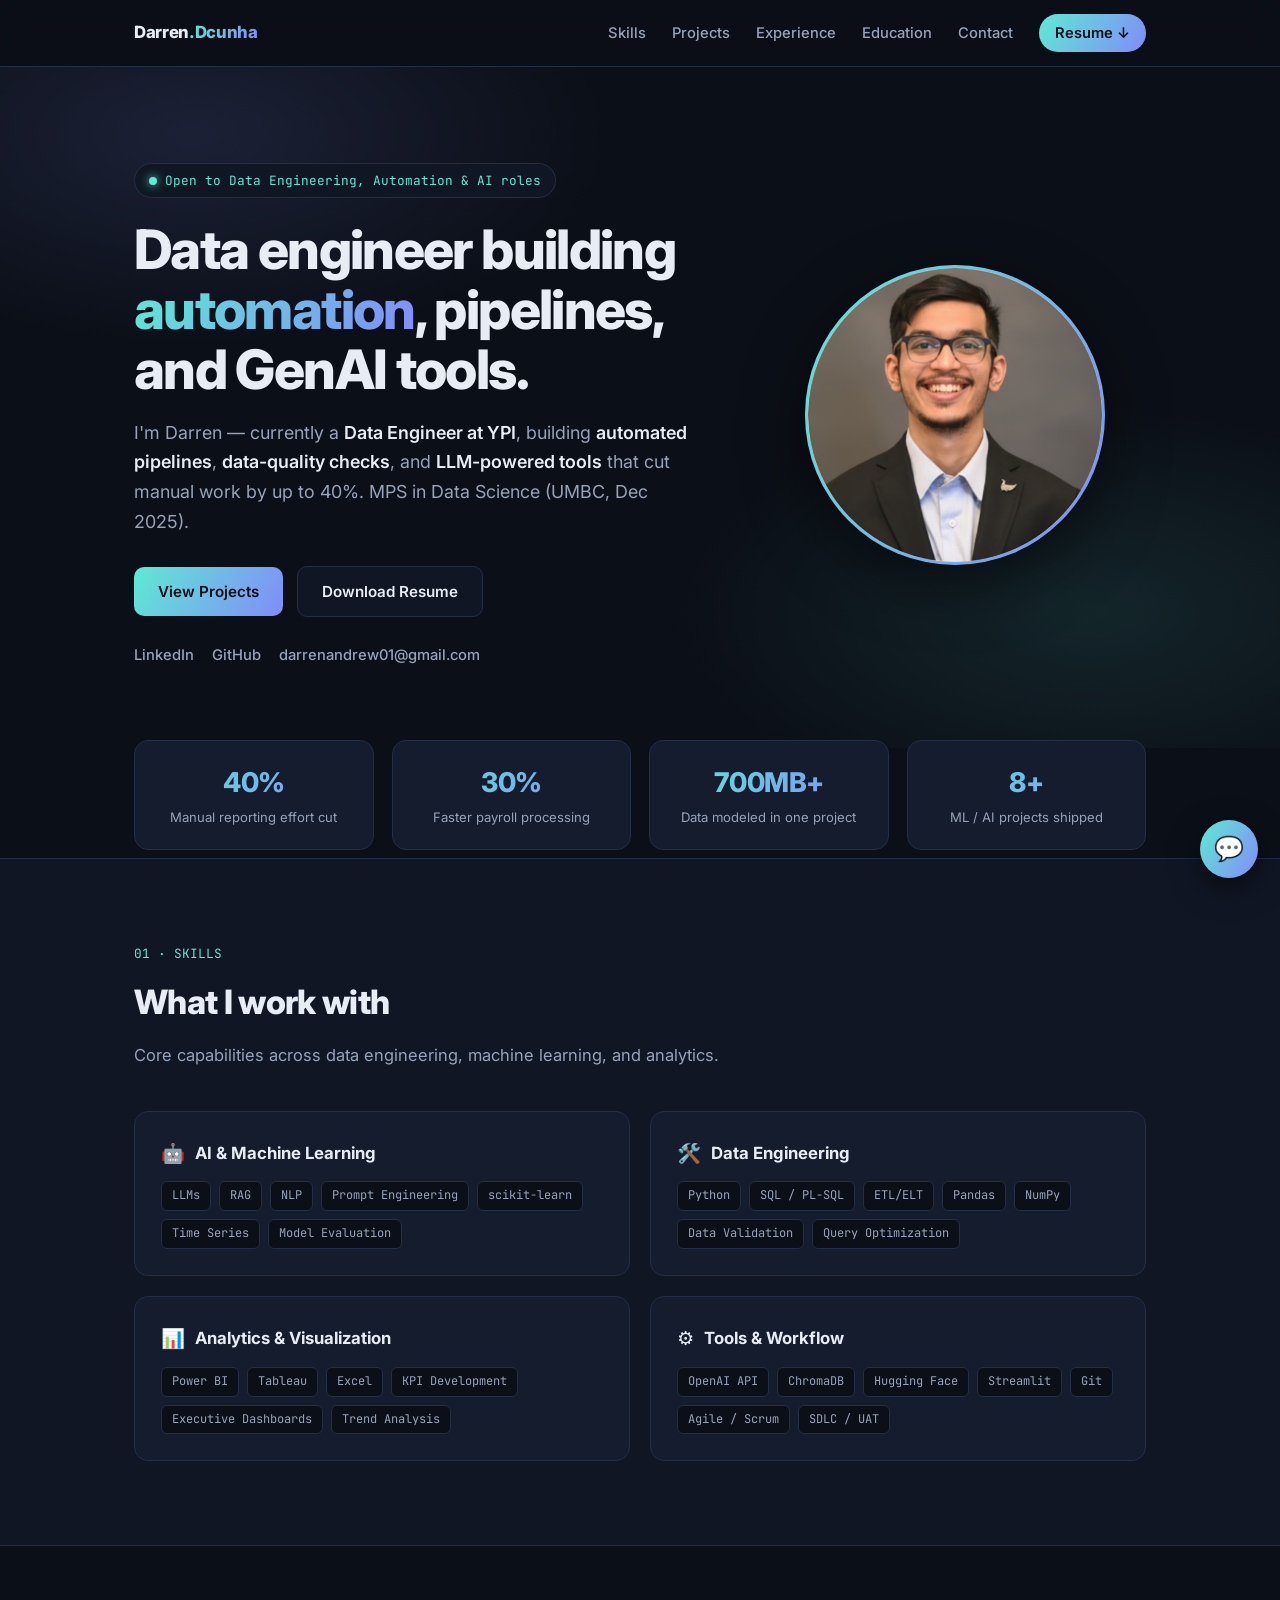
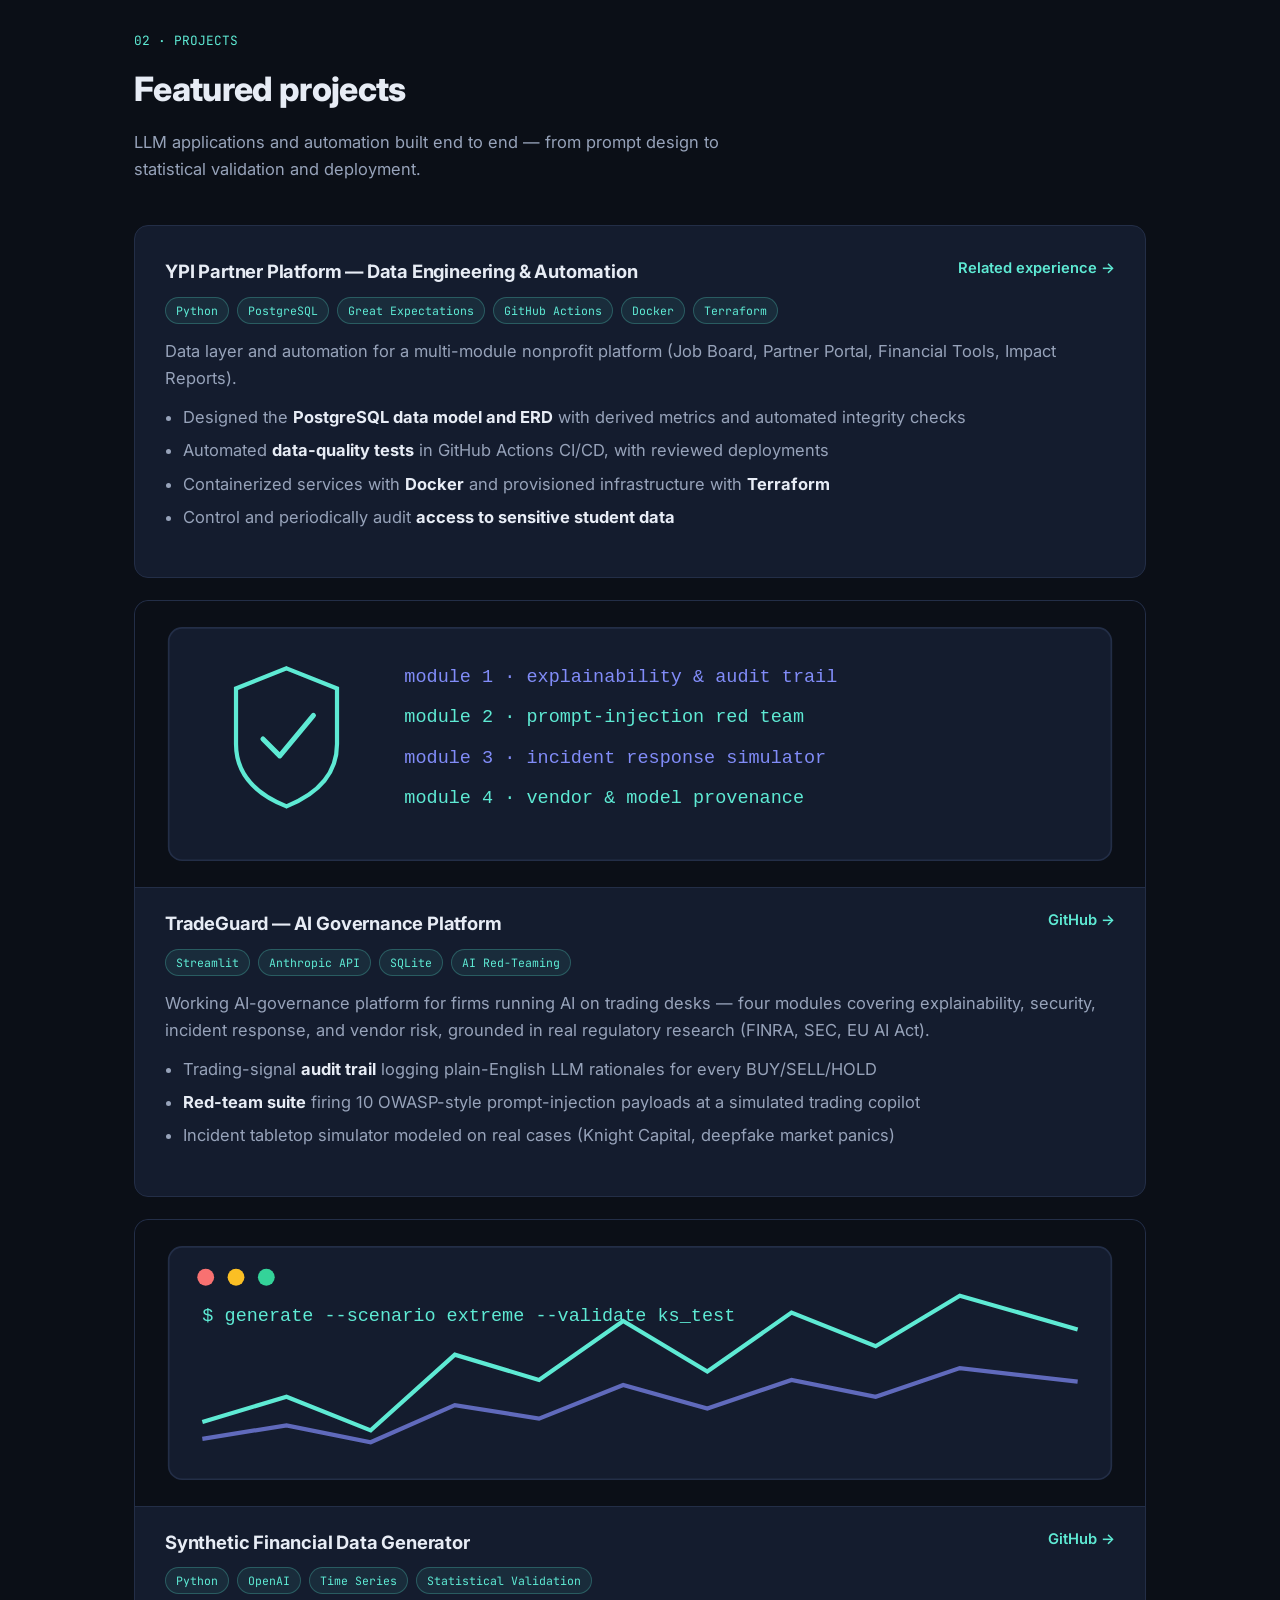
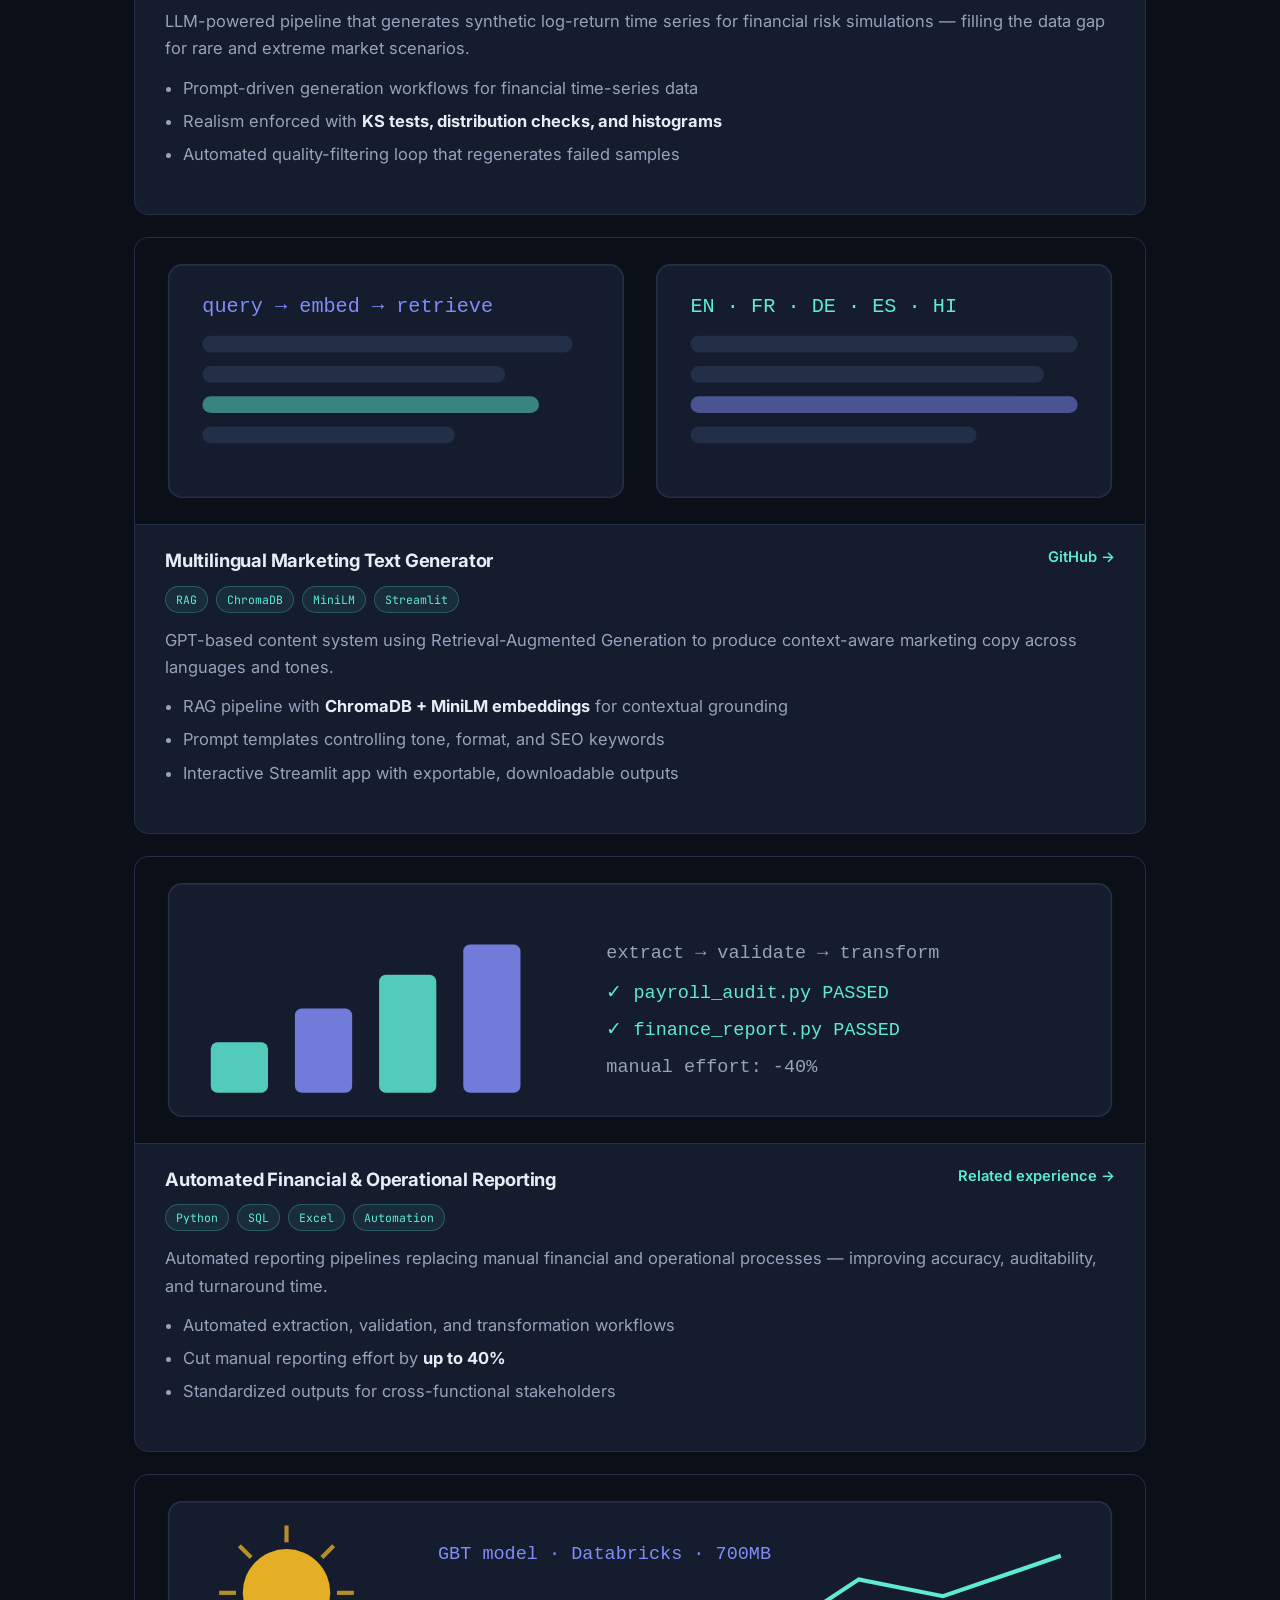
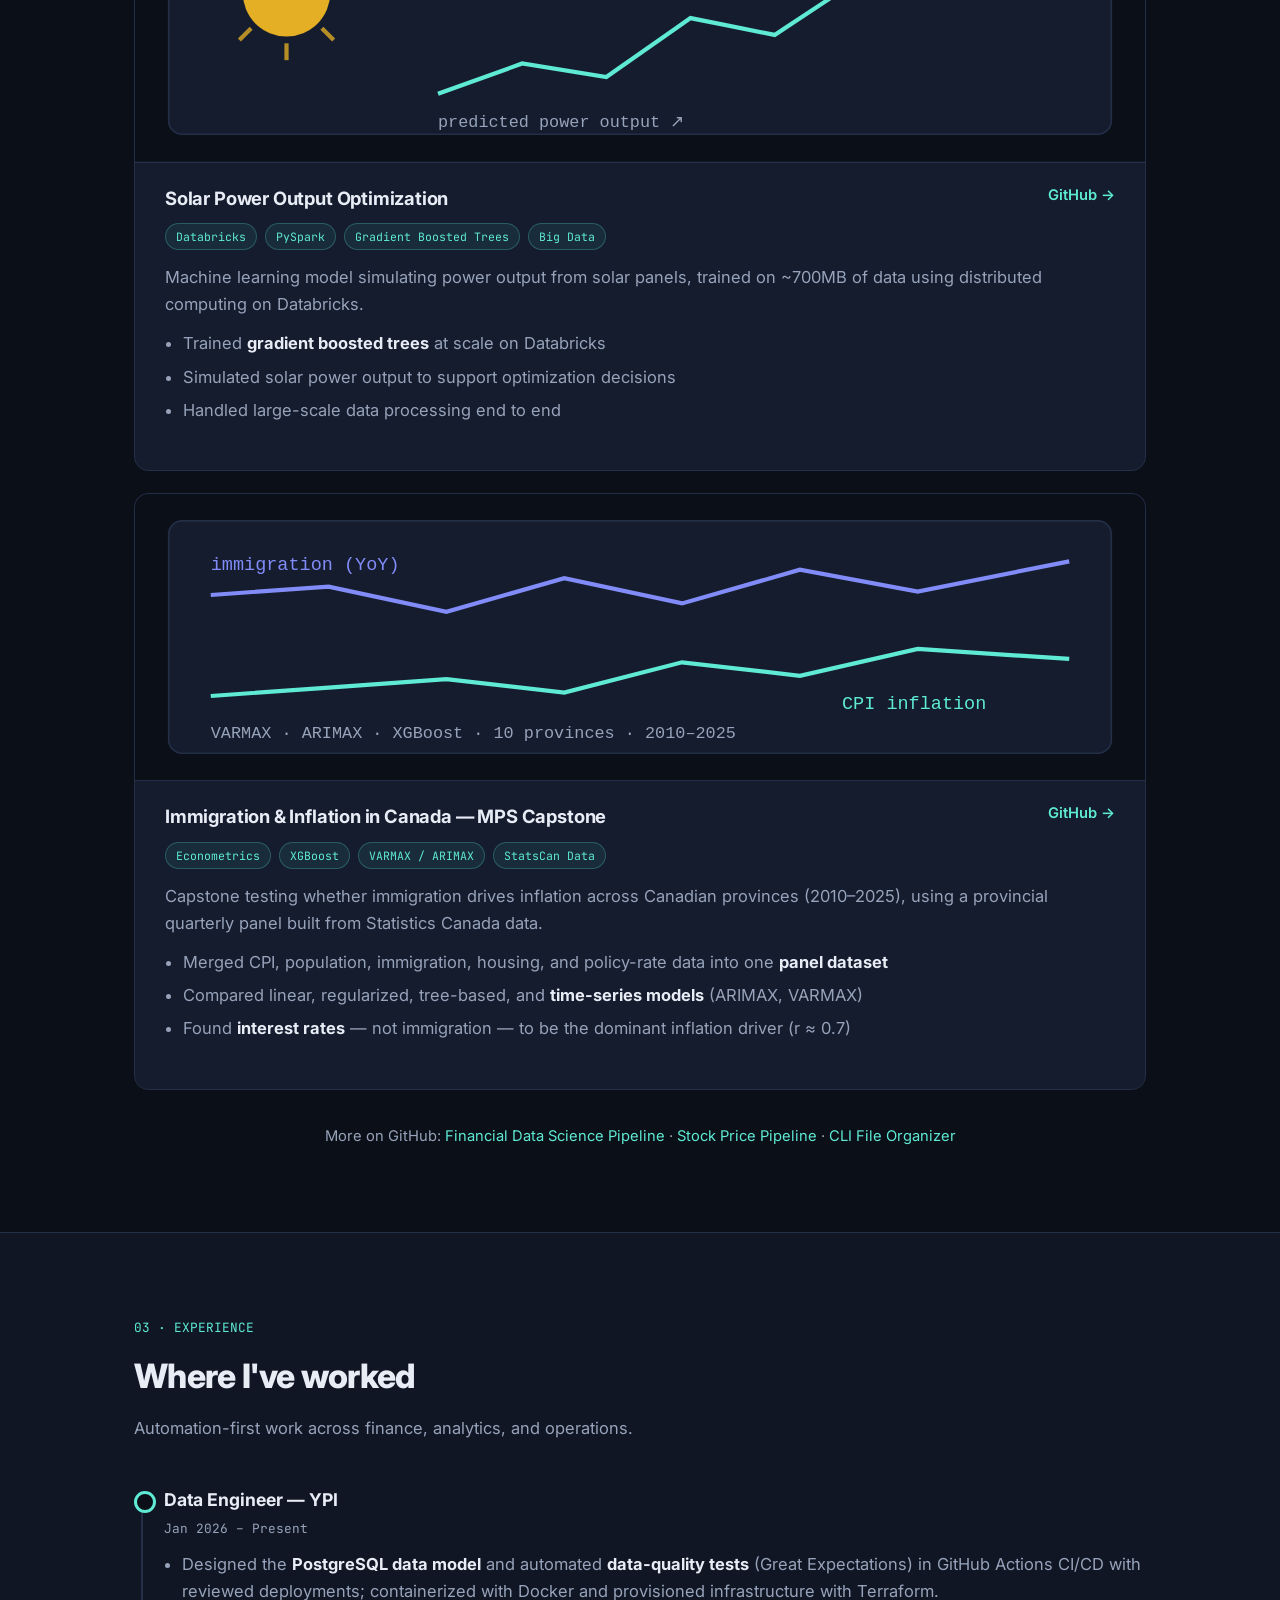
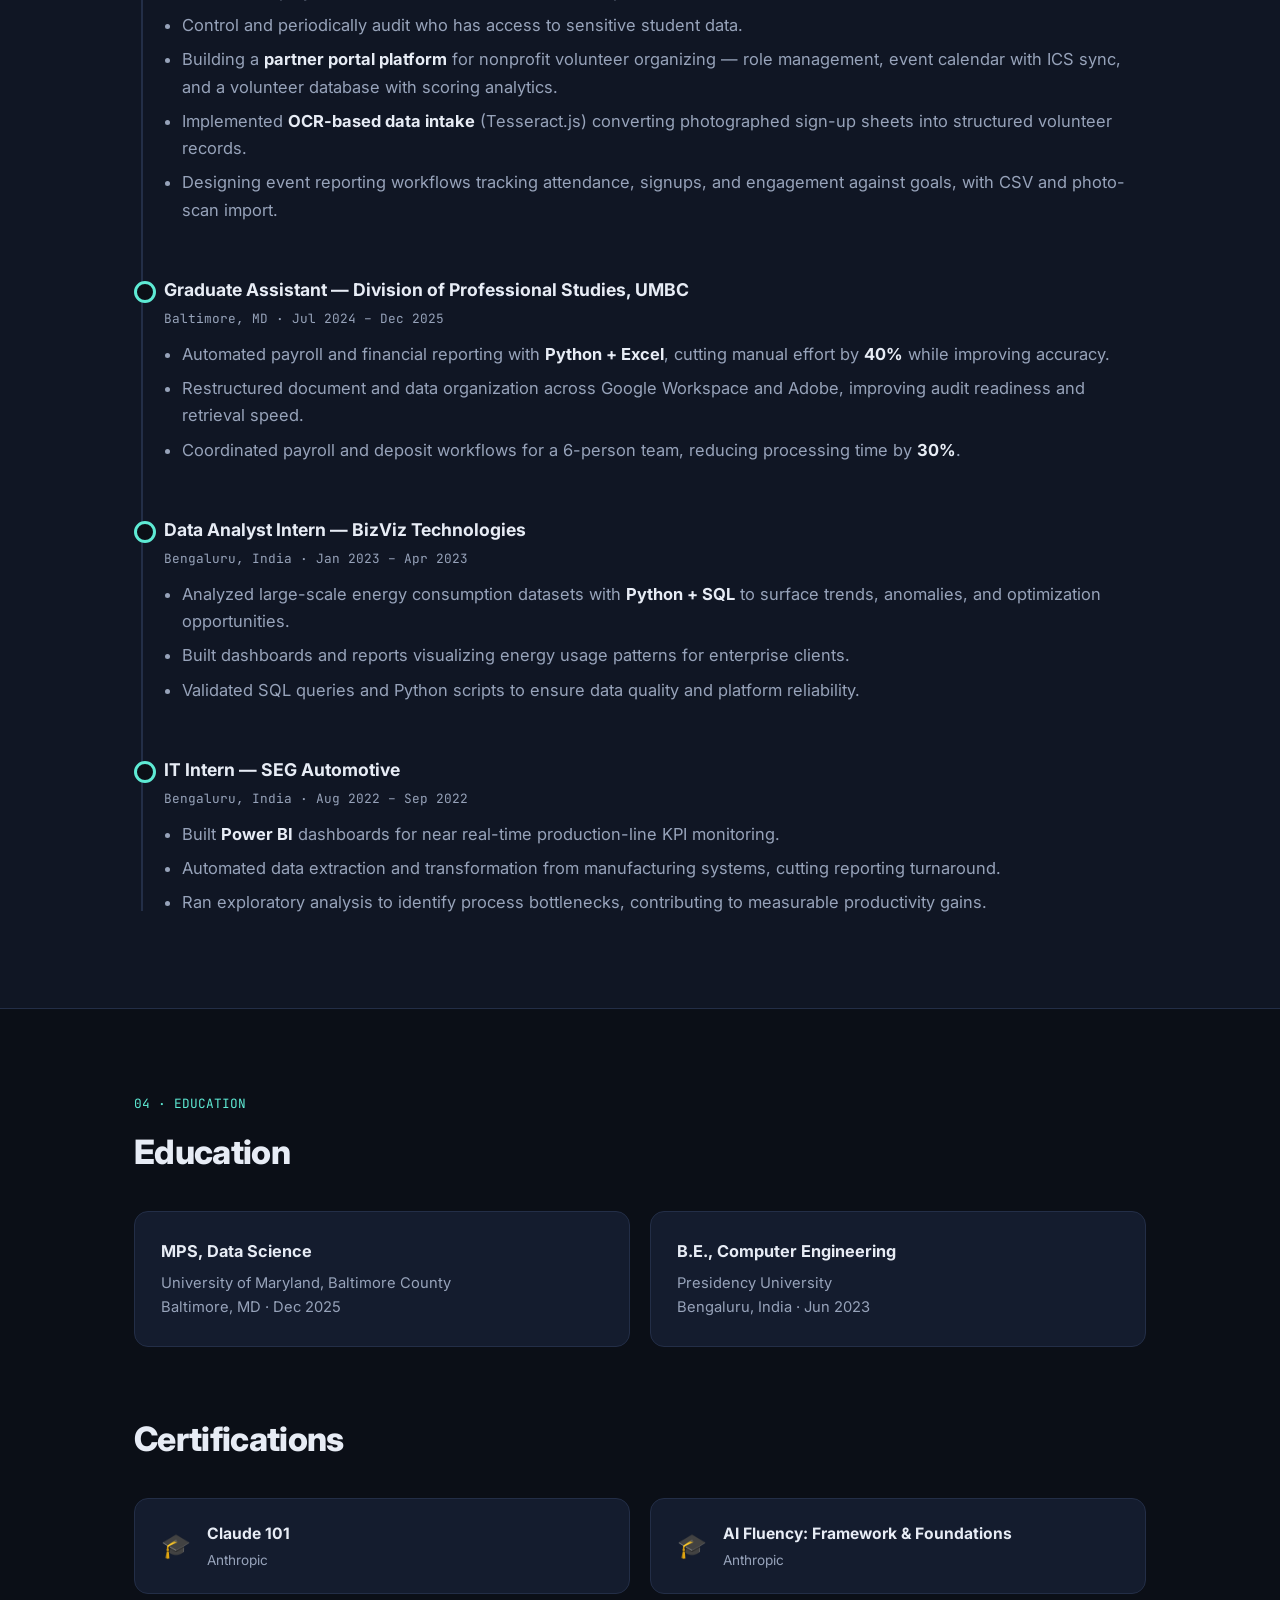
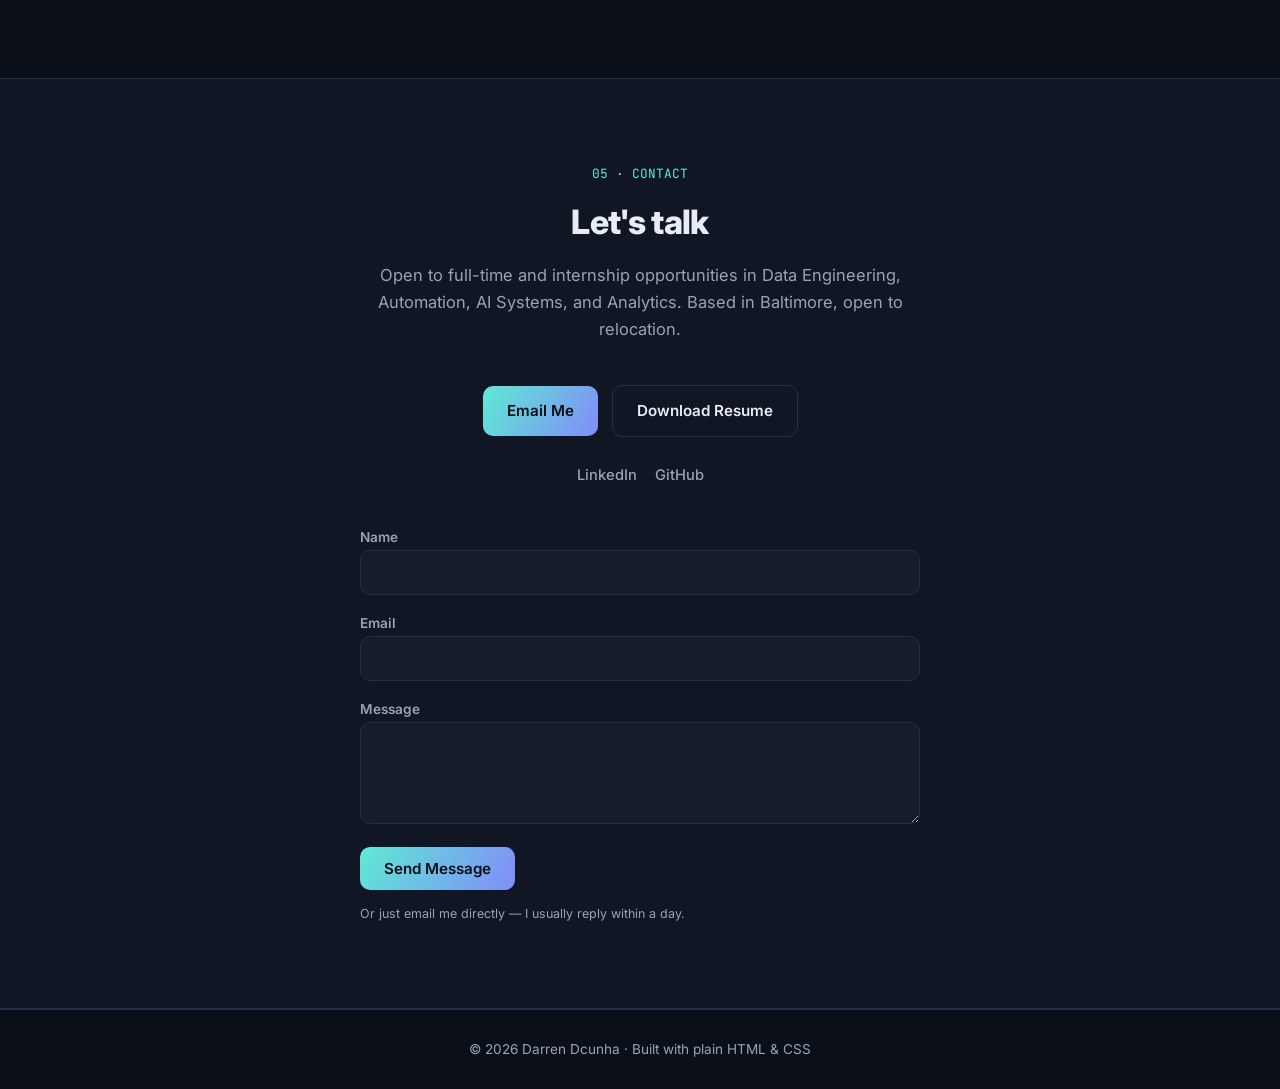
==== commit b88a847a: "Update index.html Updated YPI experience" ====
--- a/index.html
+++ b/index.html
@@ -3,10 +3,10 @@
 <head>
   <meta charset="utf-8" />
   <meta name="viewport" content="width=device-width, initial-scale=1" />
-  <title>Darren Dcunha — Data Scientist · GenAI &amp; Analytics</title>
-  <meta name="description" content="Darren Dcunha is a data scientist specializing in Generative AI, RAG systems, and automated data pipelines. MPS Data Science, UMBC. View projects, experience, and resume." />
+  <title>Darren Dcunha — Data Engineer · Automation, Pipelines &amp; GenAI</title>
+  <meta name="description" content="Darren Dcunha is a data engineer building automation, data pipelines, and GenAI tools. MPS Data Science, UMBC. View projects, experience, and resume." />
   <meta name="author" content="Darren Dcunha" />
-  <meta property="og:title" content="Darren Dcunha — Data Scientist" />
+  <meta property="og:title" content="Darren Dcunha — Data Engineer" />
   <meta property="og:description" content="Generative AI, RAG systems, and automated data pipelines. Projects, experience, and resume." />
   <meta property="og:type" content="website" />
   <meta property="og:image" content="images/headshot.jpg" />
@@ -44,7 +44,7 @@
     a { color: var(--accent); text-decoration: none; }
     a:hover { text-decoration: underline; }
     .wrap { max-width: var(--maxw); margin: 0 auto; padding: 0 24px; }
-
+ 
     /* Nav */
     nav {
       position: sticky; top: 0; z-index: 50;
@@ -68,7 +68,7 @@
     }
     .nav-links a.cta:hover { opacity: 0.9; }
     .nav-toggle { display: none; background: none; border: 0; color: var(--text); font-size: 1.5rem; cursor: pointer; }
-
+ 
     /* Hero */
     .hero { padding: 96px 0 80px; position: relative; overflow: hidden; }
     .hero::before {
@@ -115,14 +115,14 @@
       background: var(--grad) border-box;
       box-shadow: 0 20px 60px rgba(0, 0, 0, 0.5);
     }
-
+ 
     /* Sections */
     section.block { padding: 84px 0; }
     section.block.alt { background: var(--bg-alt); border-top: 1px solid var(--border); border-bottom: 1px solid var(--border); }
     .sec-label { font-family: "JetBrains Mono", monospace; font-size: 0.8rem; color: var(--accent); margin-bottom: 10px; }
     h2 { font-size: clamp(1.6rem, 3vw, 2.1rem); font-weight: 800; letter-spacing: -0.02em; margin-bottom: 12px; }
     .sec-sub { color: var(--muted); max-width: 640px; margin-bottom: 42px; }
-
+ 
     /* Skills */
     .skills-grid { display: grid; grid-template-columns: repeat(2, 1fr); gap: 20px; }
     .skill-card {
@@ -139,7 +139,7 @@
       color: var(--muted); background: var(--bg); border: 1px solid var(--border);
       padding: 4px 10px; border-radius: 6px;
     }
-
+ 
     /* Projects */
     .proj-grid { display: grid; gap: 22px; }
     .proj-card {
@@ -162,7 +162,7 @@
     .proj-card ul li { margin-bottom: 6px; }
     .proj-card ul li strong { color: var(--text); }
     .proj-link { font-weight: 600; font-size: 0.92rem; }
-
+ 
     /* Experience */
     .timeline { position: relative; padding-left: 30px; }
     .timeline::before {
@@ -181,22 +181,22 @@
     .tl-item ul { margin-left: 18px; color: var(--muted); }
     .tl-item ul li { margin-bottom: 7px; }
     .tl-item ul li strong { color: var(--text); }
-
+ 
     /* Education */
     .edu-grid { display: grid; grid-template-columns: 1fr 1fr; gap: 20px; }
     .edu-card { background: var(--card); border: 1px solid var(--border); border-radius: var(--radius); padding: 26px; }
     .edu-card h3 { font-size: 1.02rem; margin-bottom: 6px; }
     .edu-card p { color: var(--muted); font-size: 0.92rem; }
-
+ 
     /* Contact */
     .contact-box { text-align: center; max-width: 620px; margin: 0 auto; }
     .contact-box .sec-sub { margin-left: auto; margin-right: auto; }
-
+ 
     footer {
       border-top: 1px solid var(--border); padding: 28px 0;
       text-align: center; color: var(--muted); font-size: 0.85rem;
     }
-
+ 
     /* Reveal animation */
     .reveal { opacity: 0; transform: translateY(24px); transition: opacity 0.6s ease, transform 0.6s ease; }
     .reveal.in { opacity: 1; transform: none; }
@@ -204,7 +204,7 @@
       html { scroll-behavior: auto; }
       .reveal { opacity: 1; transform: none; transition: none; }
     }
-
+ 
     /* Stats bar */
     .stats {
       display: grid; grid-template-columns: repeat(4, 1fr); gap: 18px;
@@ -220,14 +220,14 @@
       background: var(--grad); -webkit-background-clip: text; background-clip: text; color: transparent;
     }
     .stat .lbl { color: var(--muted); font-size: 0.82rem; margin-top: 2px; }
-
+ 
     /* Project visuals */
     .proj-visual {
       margin: -30px -30px 20px; border-bottom: 1px solid var(--border);
       border-radius: var(--radius) var(--radius) 0 0; overflow: hidden; line-height: 0;
     }
     .proj-visual svg { width: 100%; height: auto; display: block; }
-
+ 
     /* Certifications */
     .cert-grid { display: grid; grid-template-columns: 1fr 1fr; gap: 20px; }
     .cert-card {
@@ -238,7 +238,7 @@
     .cert-card .badge { font-size: 1.5rem; }
     .cert-card h3 { font-size: 0.98rem; margin-bottom: 2px; }
     .cert-card p { color: var(--muted); font-size: 0.85rem; }
-
+ 
     /* Contact form */
     .contact-form {
       max-width: 560px; margin: 36px auto 0; text-align: left;
@@ -258,7 +258,7 @@
       justify-self: start;
     }
     .form-note { font-size: 0.78rem; color: var(--muted); }
-
+ 
     /* Chatbot */
     .chat-fab {
       position: fixed; right: 22px; bottom: 22px; z-index: 90;
@@ -308,7 +308,7 @@
       width: 42px; height: 42px; border-radius: 50%; border: 0; cursor: pointer;
       background: var(--grad); color: #0b0f17; font-size: 1rem;
     }
-
+ 
     /* Responsive */
     @media (max-width: 860px) {
       .hero-grid { grid-template-columns: 1fr; gap: 40px; }
@@ -326,7 +326,7 @@
   </style>
 </head>
 <body>
-
+ 
   <nav aria-label="Main navigation">
     <div class="nav-inner">
       <a class="nav-logo" href="#top">Darren<span>.Dcunha</span></a>
@@ -341,15 +341,15 @@
       </div>
     </div>
   </nav>
-
+ 
   <header class="hero" id="top">
     <div class="wrap hero-grid">
       <div>
-        <span class="kicker">Open to Data Science &amp; AI roles</span>
-        <h1>Data scientist building <span class="grad">GenAI systems</span> and automated pipelines.</h1>
+        <span class="kicker">Open to Data Engineering, Automation &amp; AI roles</span>
+        <h1>Data engineer building <span class="grad">automation</span>, pipelines, and GenAI tools.</h1>
         <p class="lede">
-          I'm Darren — currently a <strong>Data Engineer at YPI</strong>, designing <strong>RAG frameworks</strong>,
-          <strong>LLM-powered data tools</strong>, and <strong>automated pipelines</strong> that cut manual work
+          I'm Darren — currently a <strong>Data Engineer at YPI</strong>, building <strong>automated pipelines</strong>,
+          <strong>data-quality checks</strong>, and <strong>LLM-powered tools</strong> that cut manual work
           by up to 40%. MPS in Data Science (UMBC, Dec 2025).
         </p>
         <div class="btn-row">
@@ -367,14 +367,14 @@
       </div>
     </div>
   </header>
-
+ 
   <div class="stats" aria-label="Career highlights">
     <div class="stat reveal"><div class="num">40%</div><div class="lbl">Manual reporting effort cut</div></div>
     <div class="stat reveal"><div class="num">30%</div><div class="lbl">Faster payroll processing</div></div>
     <div class="stat reveal"><div class="num">700MB+</div><div class="lbl">Data modeled in one project</div></div>
     <div class="stat reveal"><div class="num">8+</div><div class="lbl">ML / AI projects shipped</div></div>
   </div>
-
+ 
   <section class="block alt" id="skills">
     <div class="wrap">
       <p class="sec-label reveal">01 · SKILLS</p>
@@ -416,14 +416,33 @@
       </div>
     </div>
   </section>
-
+ 
   <section class="block" id="projects">
     <div class="wrap">
       <p class="sec-label reveal">02 · PROJECTS</p>
       <h2 class="reveal">Featured projects</h2>
       <p class="sec-sub reveal">LLM applications and automation built end to end — from prompt design to statistical validation and deployment.</p>
       <div class="proj-grid">
-
+ 
+        <article class="proj-card reveal">
+          <div class="proj-head">
+            <h3>YPI Partner Platform — Data Engineering &amp; Automation</h3>
+            <a class="proj-link" href="#experience">Related experience →</a>
+          </div>
+          <div class="pills">
+            <span class="pill">Python</span><span class="pill">PostgreSQL</span>
+            <span class="pill">Great Expectations</span><span class="pill">GitHub Actions</span>
+            <span class="pill">Docker</span><span class="pill">Terraform</span>
+          </div>
+          <p>Data layer and automation for a multi-module nonprofit platform (Job Board, Partner Portal, Financial Tools, Impact Reports).</p>
+          <ul>
+            <li>Designed the <strong>PostgreSQL data model and ERD</strong> with derived metrics and automated integrity checks</li>
+            <li>Automated <strong>data-quality tests</strong> in GitHub Actions CI/CD, with reviewed deployments</li>
+            <li>Containerized services with <strong>Docker</strong> and provisioned infrastructure with <strong>Terraform</strong></li>
+            <li>Control and periodically audit <strong>access to sensitive student data</strong></li>
+          </ul>
+        </article>
+ 
         <article class="proj-card reveal">
           <div class="proj-visual" aria-hidden="true">
             <!-- Replace with a real screenshot: <img src="images/proj-tradeguard.png" alt="..."> -->
@@ -453,7 +472,7 @@
             <li>Incident tabletop simulator modeled on real cases (Knight Capital, deepfake market panics)</li>
           </ul>
         </article>
-
+ 
         <article class="proj-card reveal">
           <div class="proj-visual" aria-hidden="true">
             <!-- Replace with a real screenshot: <img src="images/proj-synthetic.png" alt="..."> -->
@@ -481,7 +500,7 @@
             <li>Automated quality-filtering loop that regenerates failed samples</li>
           </ul>
         </article>
-
+ 
         <article class="proj-card reveal">
           <div class="proj-visual" aria-hidden="true">
             <!-- Replace with a real screenshot: <img src="images/proj-marketing.png" alt="..."> -->
@@ -516,7 +535,7 @@
             <li>Interactive Streamlit app with exportable, downloadable outputs</li>
           </ul>
         </article>
-
+ 
         <article class="proj-card reveal">
           <div class="proj-visual" aria-hidden="true">
             <!-- Replace with a real screenshot: <img src="images/proj-reporting.png" alt="..."> -->
@@ -548,7 +567,7 @@
             <li>Standardized outputs for cross-functional stakeholders</li>
           </ul>
         </article>
-
+ 
         <article class="proj-card reveal">
           <div class="proj-visual" aria-hidden="true">
             <!-- Replace with a real screenshot: <img src="images/proj-solar.png" alt="..."> -->
@@ -582,7 +601,7 @@
             <li>Handled large-scale data processing end to end</li>
           </ul>
         </article>
-
+ 
         <article class="proj-card reveal">
           <div class="proj-visual" aria-hidden="true">
             <!-- Replace with a real screenshot: <img src="images/proj-capstone.png" alt="..."> -->
@@ -611,9 +630,9 @@
             <li>Found <strong>interest rates</strong> — not immigration — to be the dominant inflation driver (r ≈ 0.7)</li>
           </ul>
         </article>
-
-      </div>
-
+ 
+      </div>
+ 
       <p class="reveal" style="text-align:center; margin-top: 34px; color: var(--muted); font-size: 0.92rem;">
         More on GitHub:
         <a href="https://github.com/darren16449/Financial-Data-Science-Pipeline" target="_blank" rel="noreferrer">Financial Data Science Pipeline</a> ·
@@ -622,24 +641,26 @@
       </p>
     </div>
   </section>
-
+ 
   <section class="block alt" id="experience">
     <div class="wrap">
       <p class="sec-label reveal">03 · EXPERIENCE</p>
       <h2 class="reveal">Where I've worked</h2>
       <p class="sec-sub reveal">Automation-first work across finance, analytics, and operations.</p>
       <div class="timeline">
-
+ 
         <div class="tl-item reveal">
           <h3>Data Engineer — YPI</h3>
           <p class="tl-meta">Jan 2026 – Present</p>
           <ul>
+            <li>Designed the <strong>PostgreSQL data model</strong> and automated <strong>data-quality tests</strong> (Great Expectations) in GitHub Actions CI/CD with reviewed deployments; containerized with Docker and provisioned infrastructure with Terraform.</li>
+            <li>Control and periodically audit who has access to sensitive student data.</li>
             <li>Building a <strong>partner portal platform</strong> for nonprofit volunteer organizing — role management, event calendar with ICS sync, and a volunteer database with scoring analytics.</li>
             <li>Implemented <strong>OCR-based data intake</strong> (Tesseract.js) converting photographed sign-up sheets into structured volunteer records.</li>
             <li>Designing event reporting workflows tracking attendance, signups, and engagement against goals, with CSV and photo-scan import.</li>
           </ul>
         </div>
-
+ 
         <div class="tl-item reveal">
           <h3>Graduate Assistant — Division of Professional Studies, UMBC</h3>
           <p class="tl-meta">Baltimore, MD · Jul 2024 – Dec 2025</p>
@@ -649,7 +670,7 @@
             <li>Coordinated payroll and deposit workflows for a 6-person team, reducing processing time by <strong>30%</strong>.</li>
           </ul>
         </div>
-
+ 
         <div class="tl-item reveal">
           <h3>Data Analyst Intern — BizViz Technologies</h3>
           <p class="tl-meta">Bengaluru, India · Jan 2023 – Apr 2023</p>
@@ -659,7 +680,7 @@
             <li>Validated SQL queries and Python scripts to ensure data quality and platform reliability.</li>
           </ul>
         </div>
-
+ 
         <div class="tl-item reveal">
           <h3>IT Intern — SEG Automotive</h3>
           <p class="tl-meta">Bengaluru, India · Aug 2022 – Sep 2022</p>
@@ -669,11 +690,11 @@
             <li>Ran exploratory analysis to identify process bottlenecks, contributing to measurable productivity gains.</li>
           </ul>
         </div>
-
+ 
       </div>
     </div>
   </section>
-
+ 
   <section class="block" id="education">
     <div class="wrap">
       <p class="sec-label reveal">04 · EDUCATION</p>
@@ -688,7 +709,7 @@
           <p>Presidency University<br />Bengaluru, India · Jun 2023</p>
         </div>
       </div>
-
+ 
       <h2 class="reveal" style="margin-top: 64px;">Certifications</h2>
       <div class="cert-grid" style="margin-top: 32px;">
         <div class="cert-card reveal">
@@ -702,13 +723,13 @@
       </div>
     </div>
   </section>
-
+ 
   <section class="block alt" id="contact">
     <div class="wrap contact-box">
       <p class="sec-label reveal">05 · CONTACT</p>
       <h2 class="reveal">Let's talk</h2>
       <p class="sec-sub reveal">
-        Open to full-time and internship opportunities in Data Science, AI Systems, and Analytics.
+        Open to full-time and internship opportunities in Data Engineering, Automation, AI Systems, and Analytics.
         Based in Baltimore, open to relocation.
       </p>
       <div class="btn-row reveal" style="justify-content: center;">
@@ -719,7 +740,7 @@
         <a href="https://www.linkedin.com/in/darrenandrewdcunha" target="_blank" rel="noreferrer">LinkedIn</a>
         <a href="https://github.com/darren16449" target="_blank" rel="noreferrer">GitHub</a>
       </div>
-
+ 
       <form class="contact-form reveal" action="https://formspree.io/f/xdaqllen" method="POST">
         <div>
           <label for="cf-name">Name</label>
@@ -738,11 +759,11 @@
       </form>
     </div>
   </section>
-
+ 
   <footer>
     <p>© <span id="year"></span> Darren Dcunha · Built with plain HTML &amp; CSS</p>
   </footer>
-
+ 
   <!-- Chatbot -->
   <button class="chat-fab" id="chatFab" aria-label="Open chat — ask me about Darren">💬</button>
   <div class="chat-panel" id="chatPanel" role="dialog" aria-label="Chat with Darren's assistant">
@@ -759,10 +780,10 @@
       <button id="chatSend" aria-label="Send">➤</button>
     </div>
   </div>
-
+ 
   <script>
     document.getElementById("year").textContent = new Date().getFullYear();
-
+ 
     // Mobile nav
     const toggle = document.querySelector(".nav-toggle");
     const links = document.getElementById("navLinks");
@@ -773,20 +794,20 @@
     links.querySelectorAll("a").forEach(a =>
       a.addEventListener("click", () => links.classList.remove("open"))
     );
-
+ 
     // Scroll reveal
     const io = new IntersectionObserver(entries => {
       entries.forEach(e => { if (e.isIntersecting) { e.target.classList.add("in"); io.unobserve(e.target); } });
     }, { threshold: 0.12 });
     document.querySelectorAll(".reveal").forEach(el => io.observe(el));
-
+ 
     // ---- Chatbot ----
     const fab = document.getElementById("chatFab");
     const panel = document.getElementById("chatPanel");
     const body = document.getElementById("chatBody");
     const input = document.getElementById("chatInput");
     const send = document.getElementById("chatSend");
-
+ 
     const KB = [
       { keys: ["skill", "stack", "tech", "tool", "language", "know"], a: "Darren works across <strong>Python, SQL, Pandas, and scikit-learn</strong>, builds <strong>LLM/RAG systems</strong> with the OpenAI API and ChromaDB, and creates dashboards in <strong>Power BI and Tableau</strong>. Full breakdown in the <a href='#skills'>Skills section</a>." },
       { keys: ["project", "portfolio", "built", "build", "github", "work on", "tradeguard"], a: "Highlights: <strong>TradeGuard</strong> (AI governance platform for trading systems — red-teaming, audit trails, incident simulation), a <strong>synthetic financial data generator</strong>, a <strong>multilingual marketing text generator</strong> (RAG), an <strong>immigration &amp; inflation econometrics capstone</strong>, and a <strong>solar power model</strong> on Databricks. See <a href='#projects'>Projects</a>." },
@@ -801,7 +822,7 @@
     ];
     const FALLBACK = "I'm a simple guide, so I might've missed that. Try asking about <strong>skills, projects, experience, education, or contact</strong> — or email Darren directly at <a href='mailto:darrenandrew01@gmail.com'>darrenandrew01@gmail.com</a>.";
     const CHIPS = ["What are his skills?", "Show me projects", "Work experience", "How do I contact him?"];
-
+ 
     function addMsg(html, who) {
       const m = document.createElement("div");
       m.className = "msg " + who;
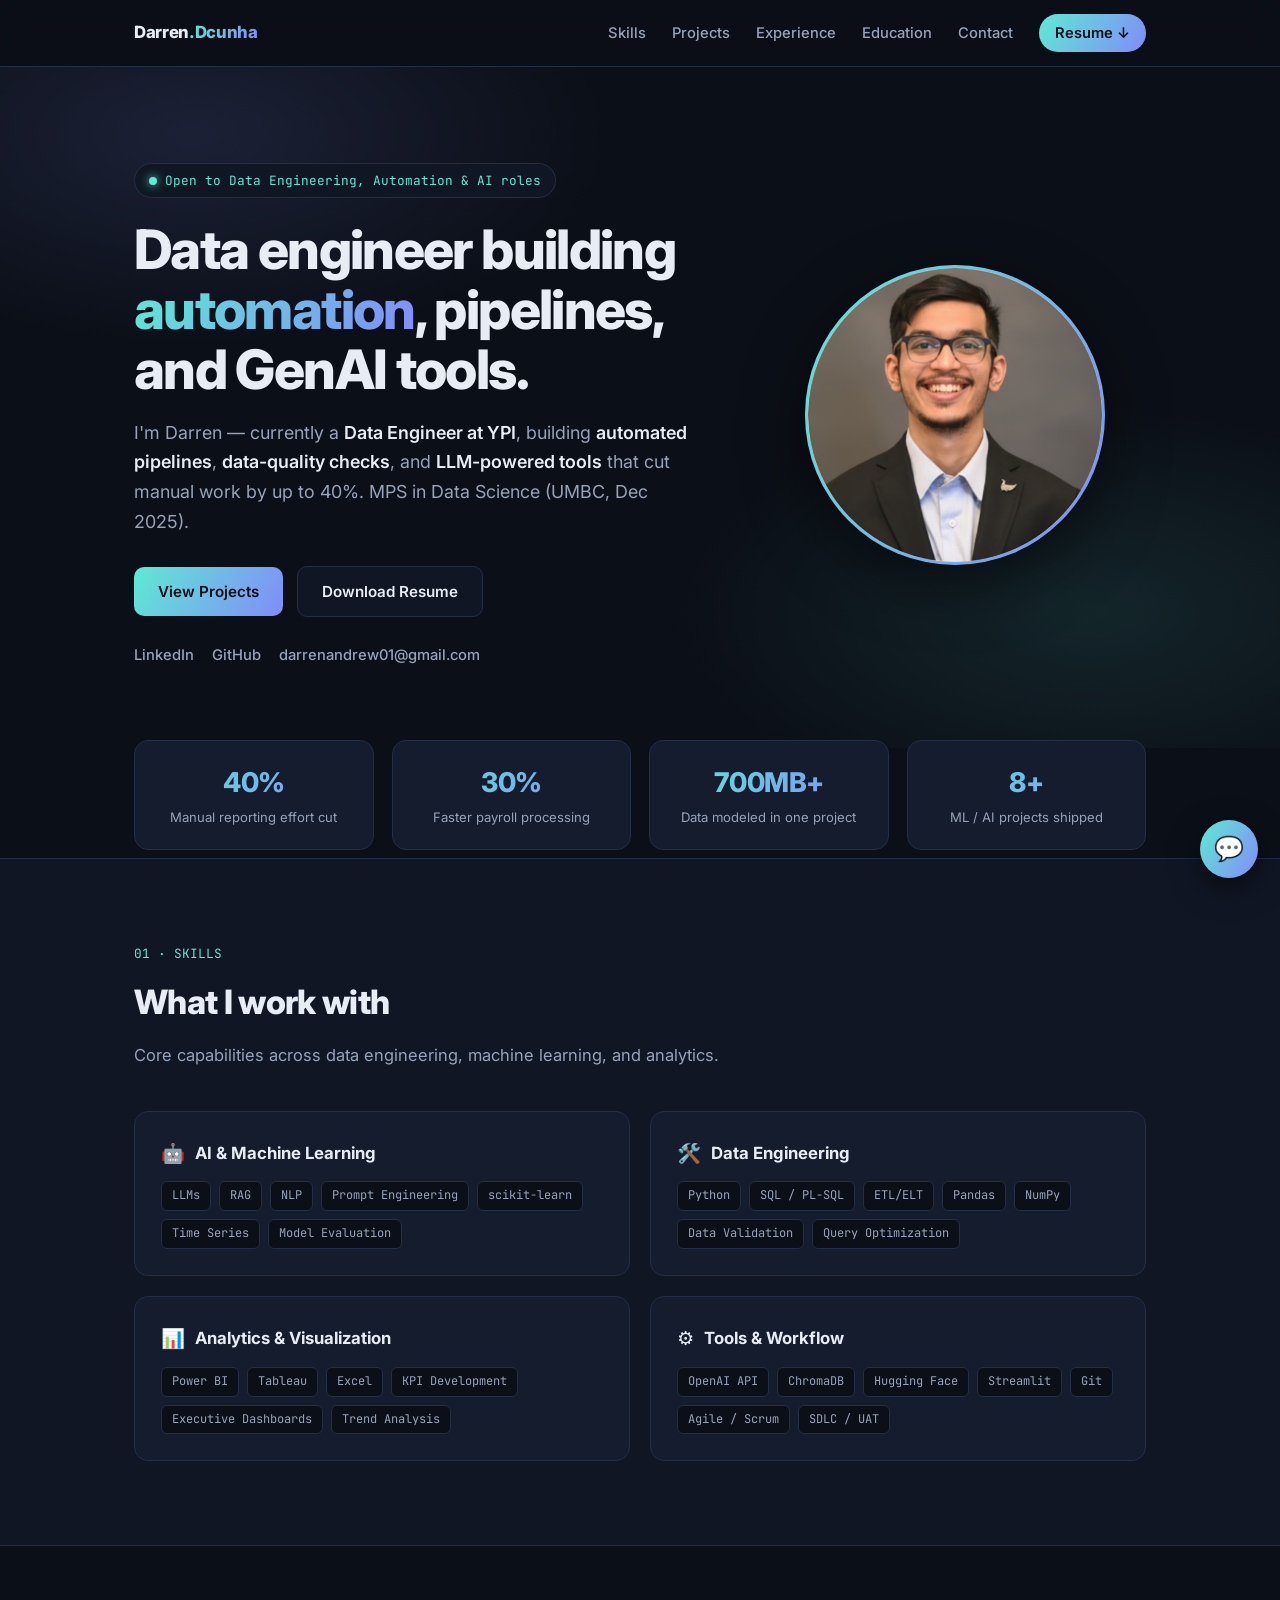
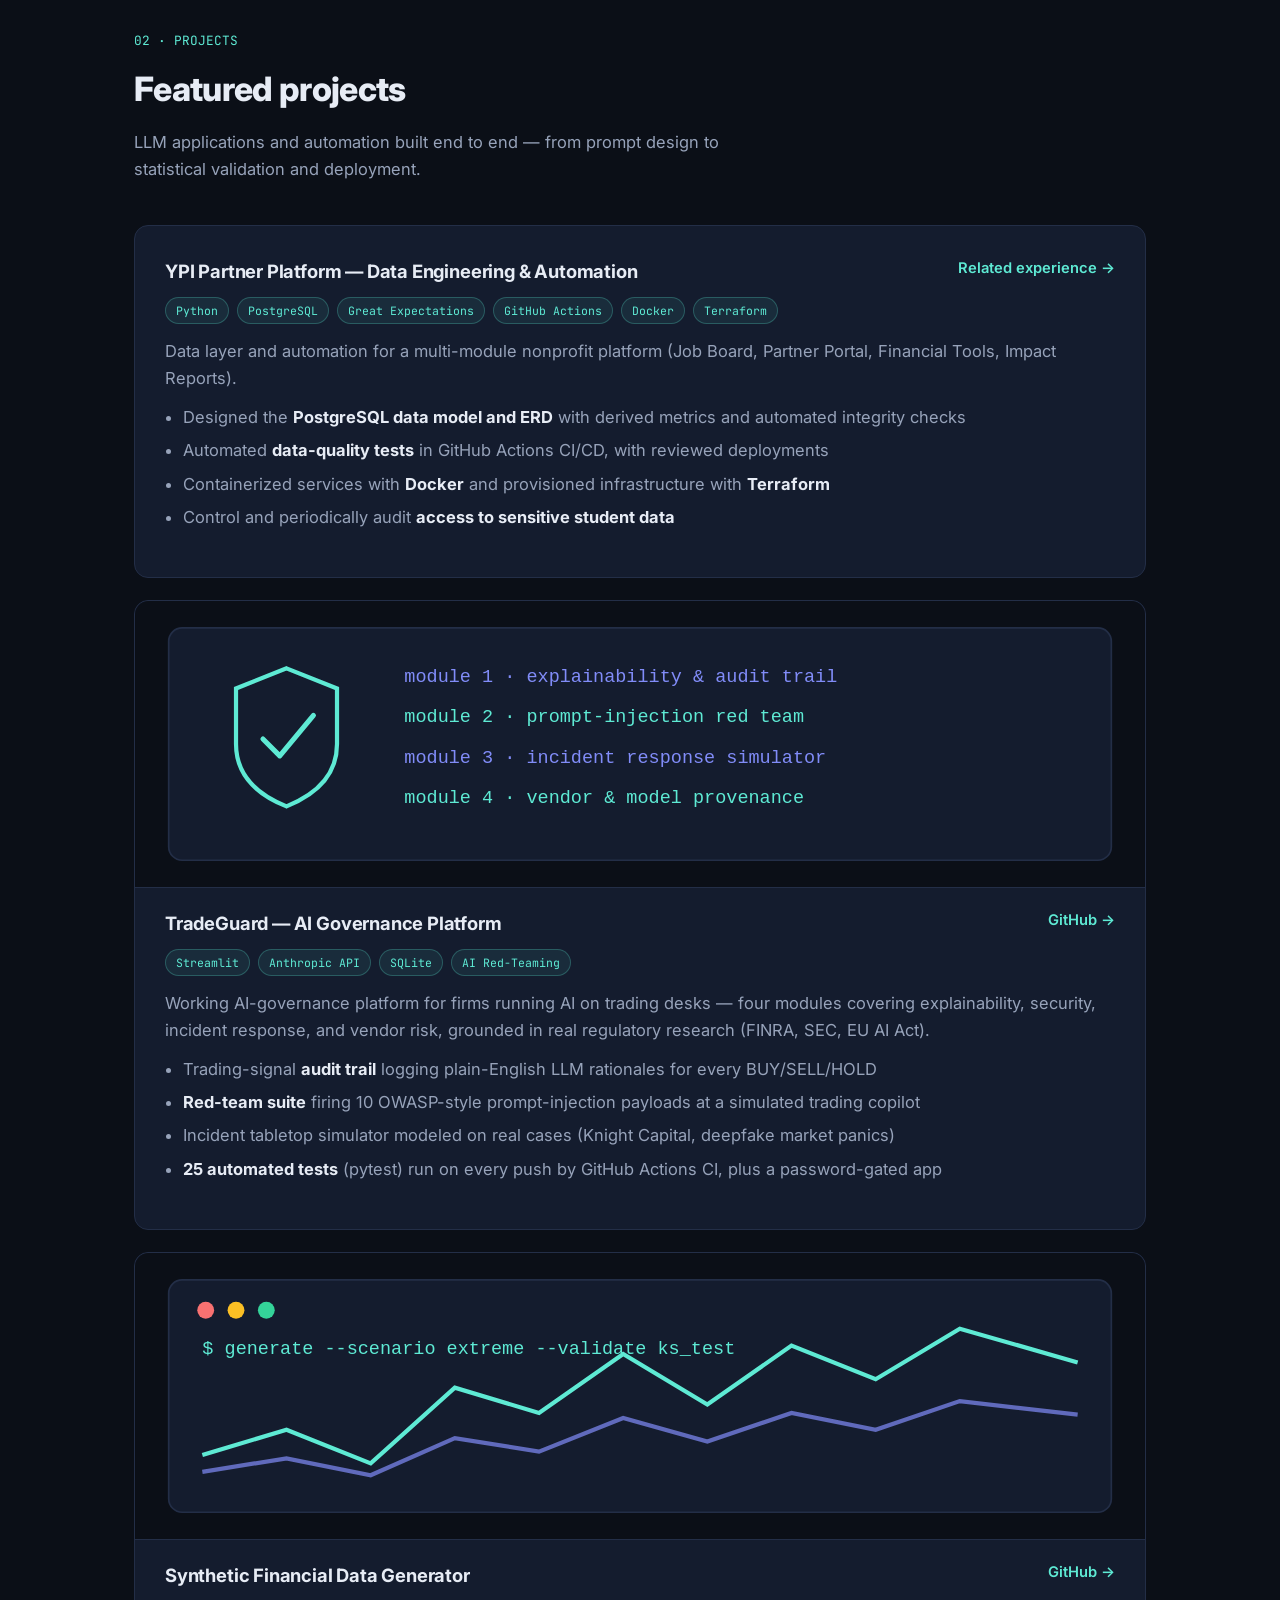
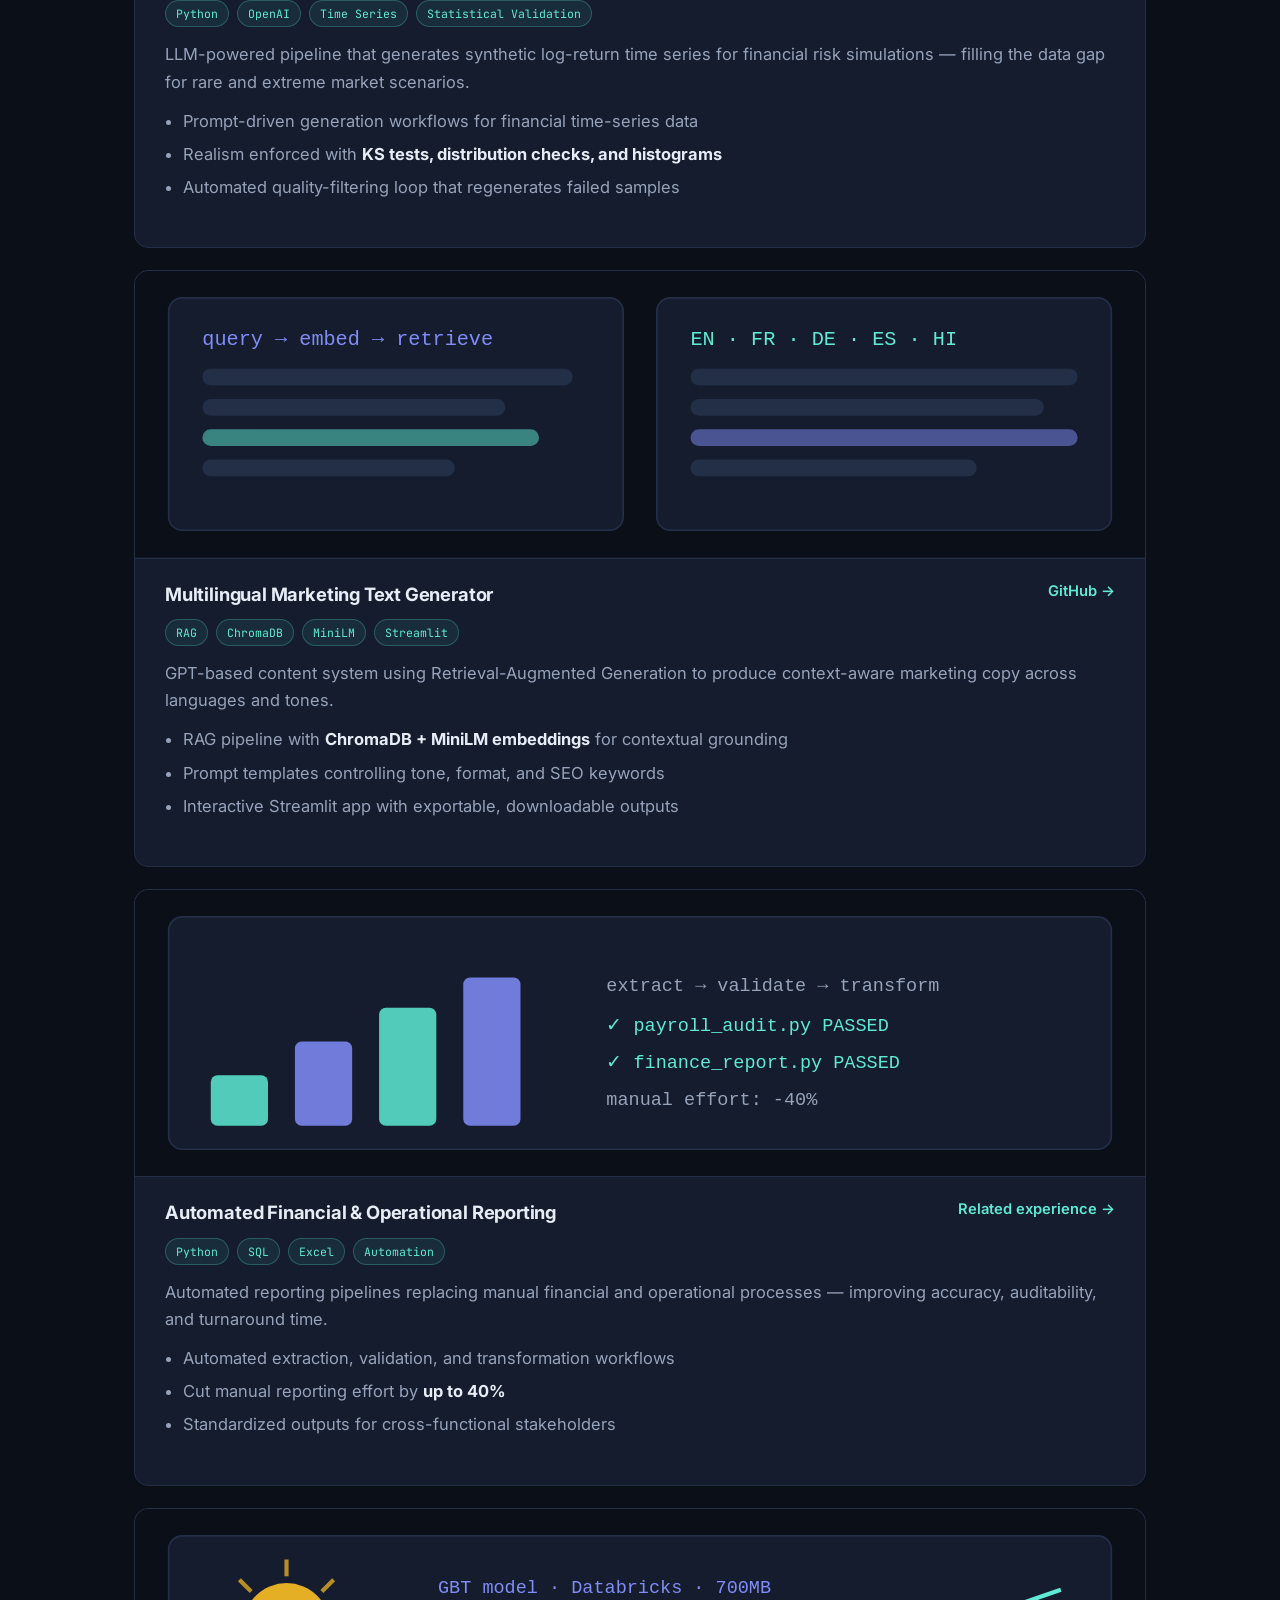
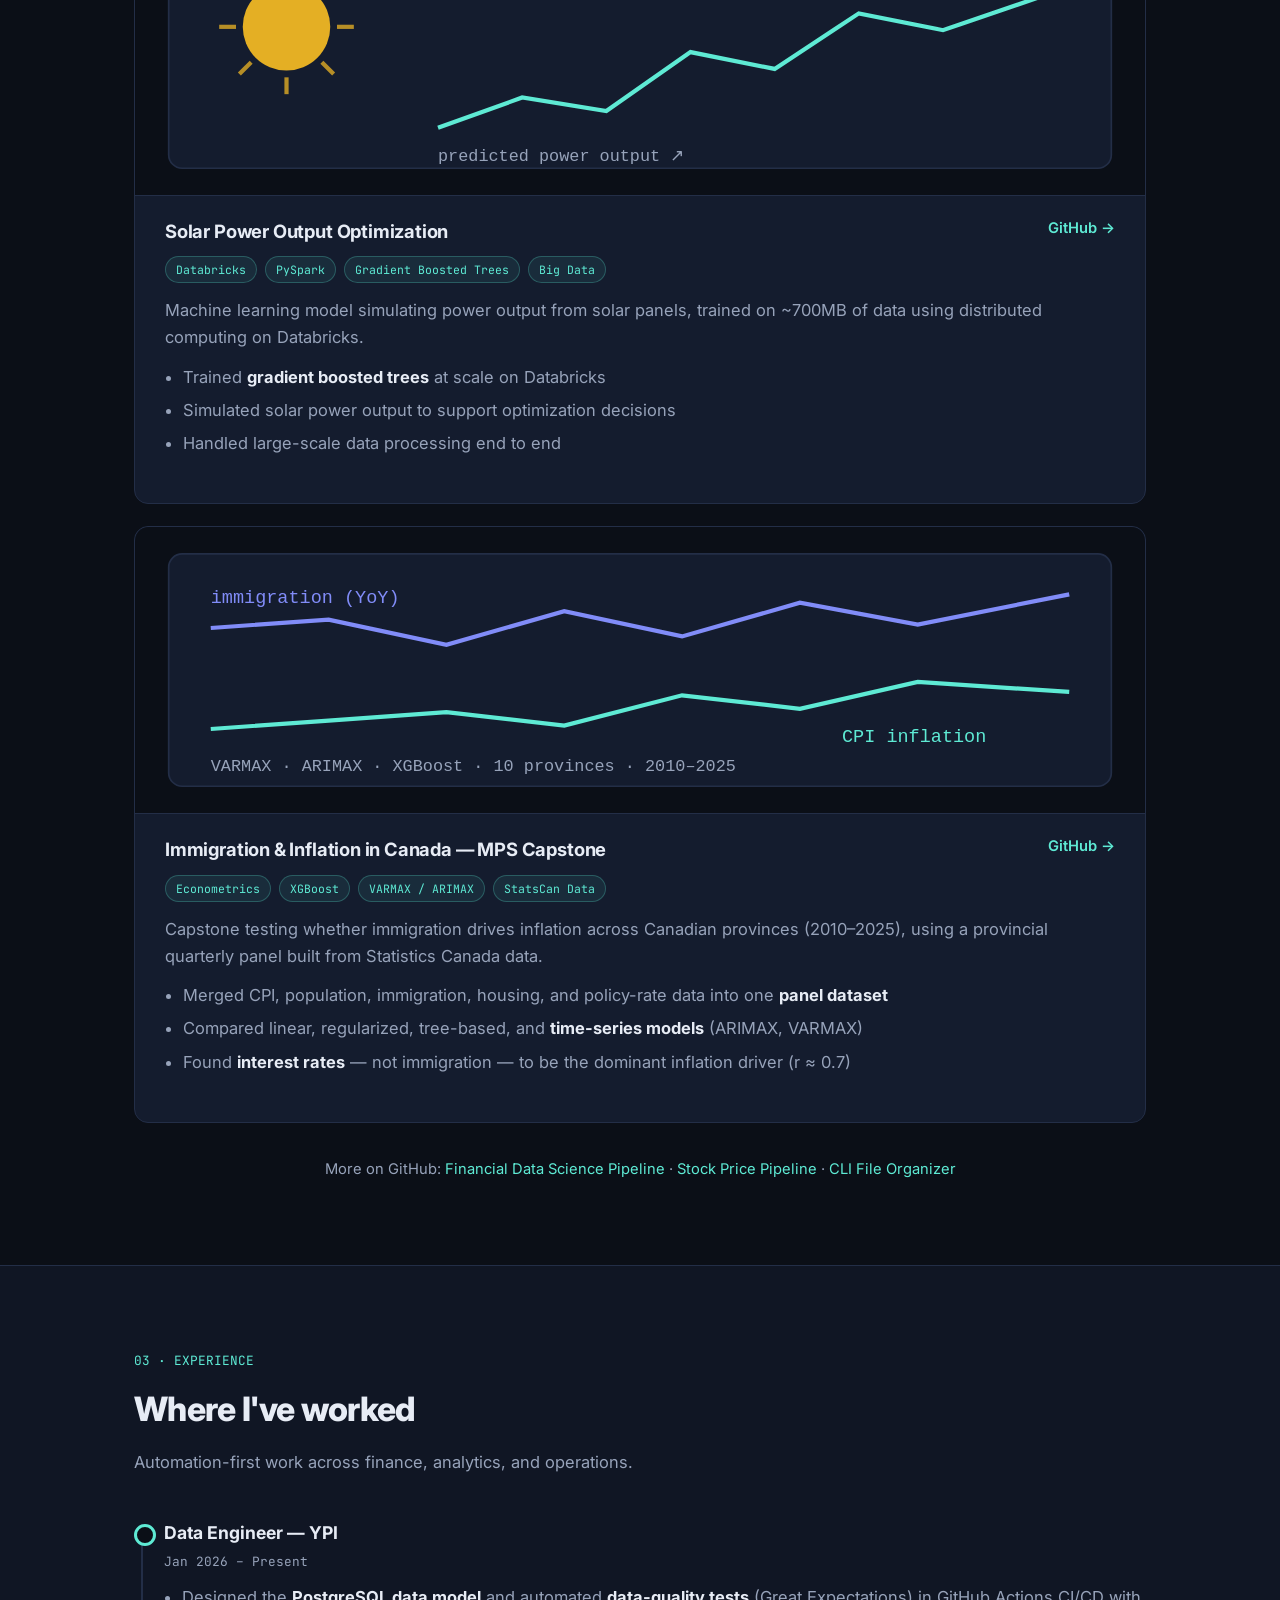
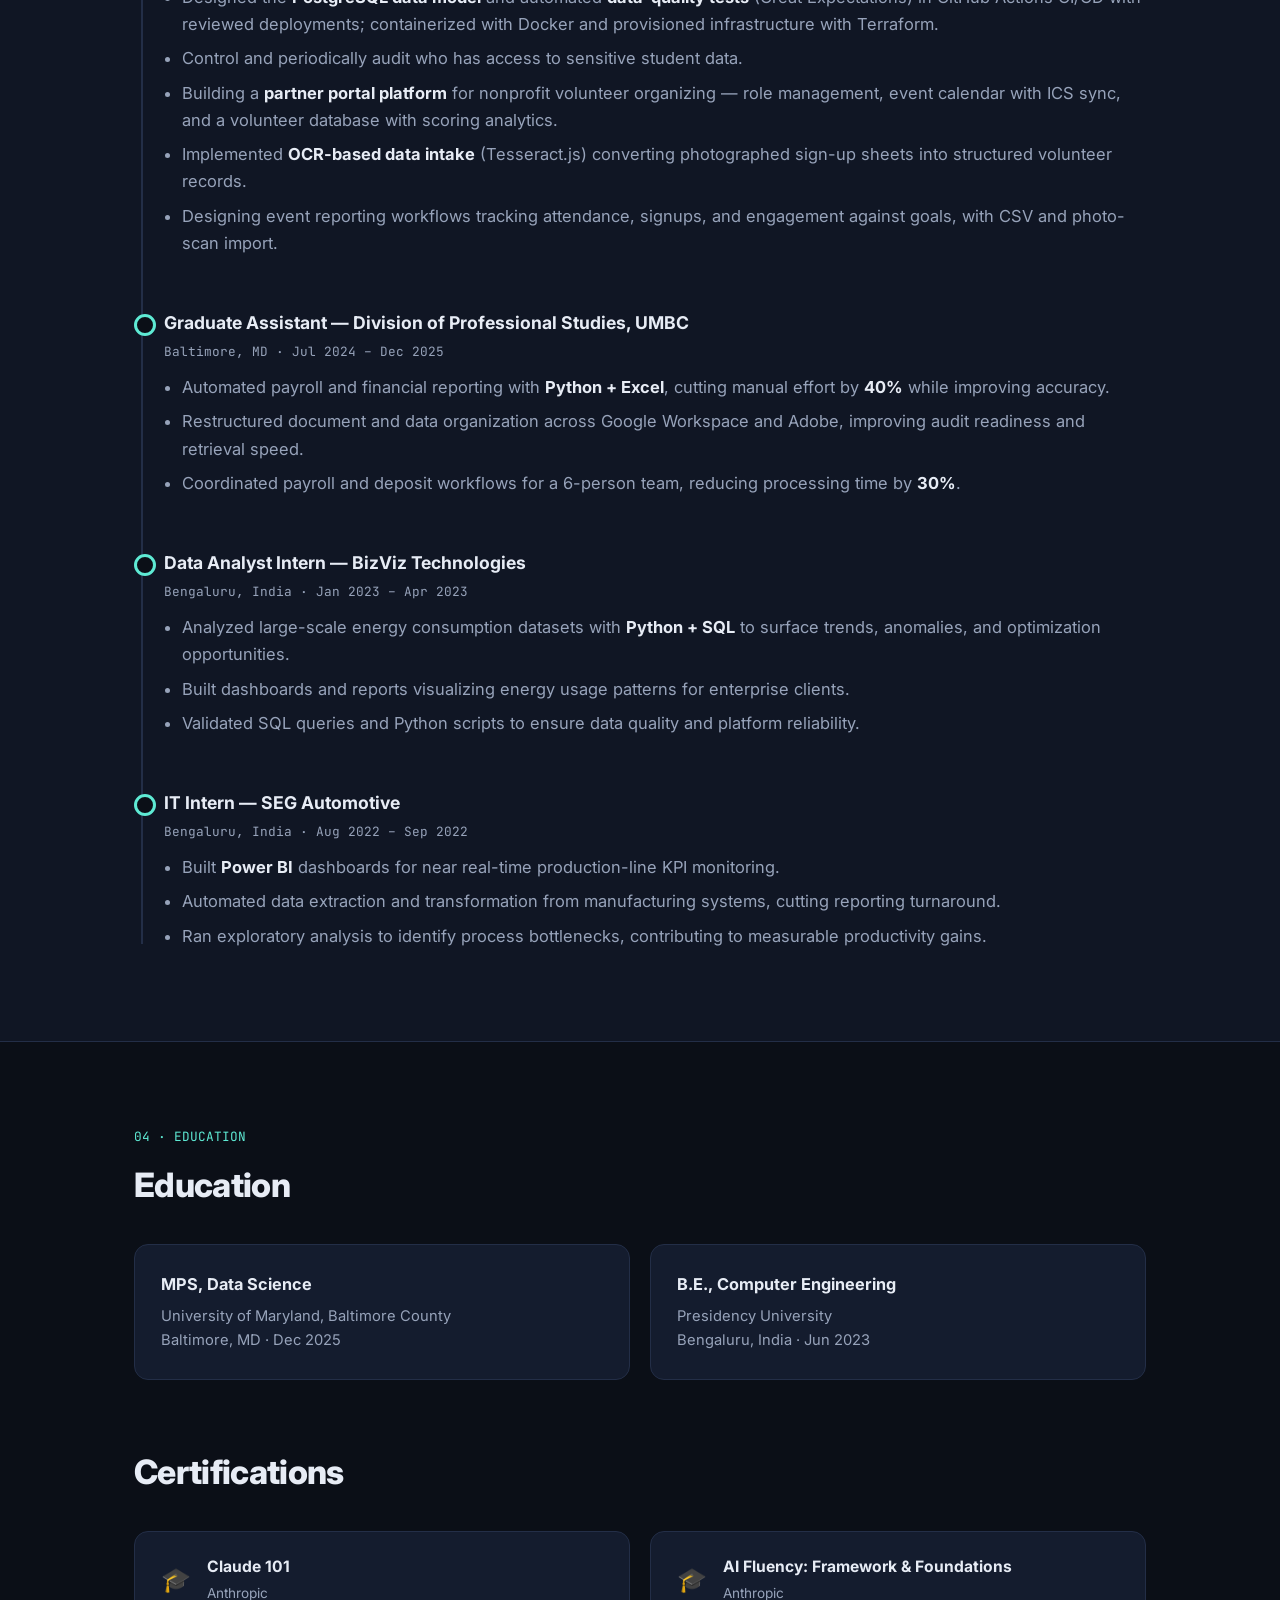
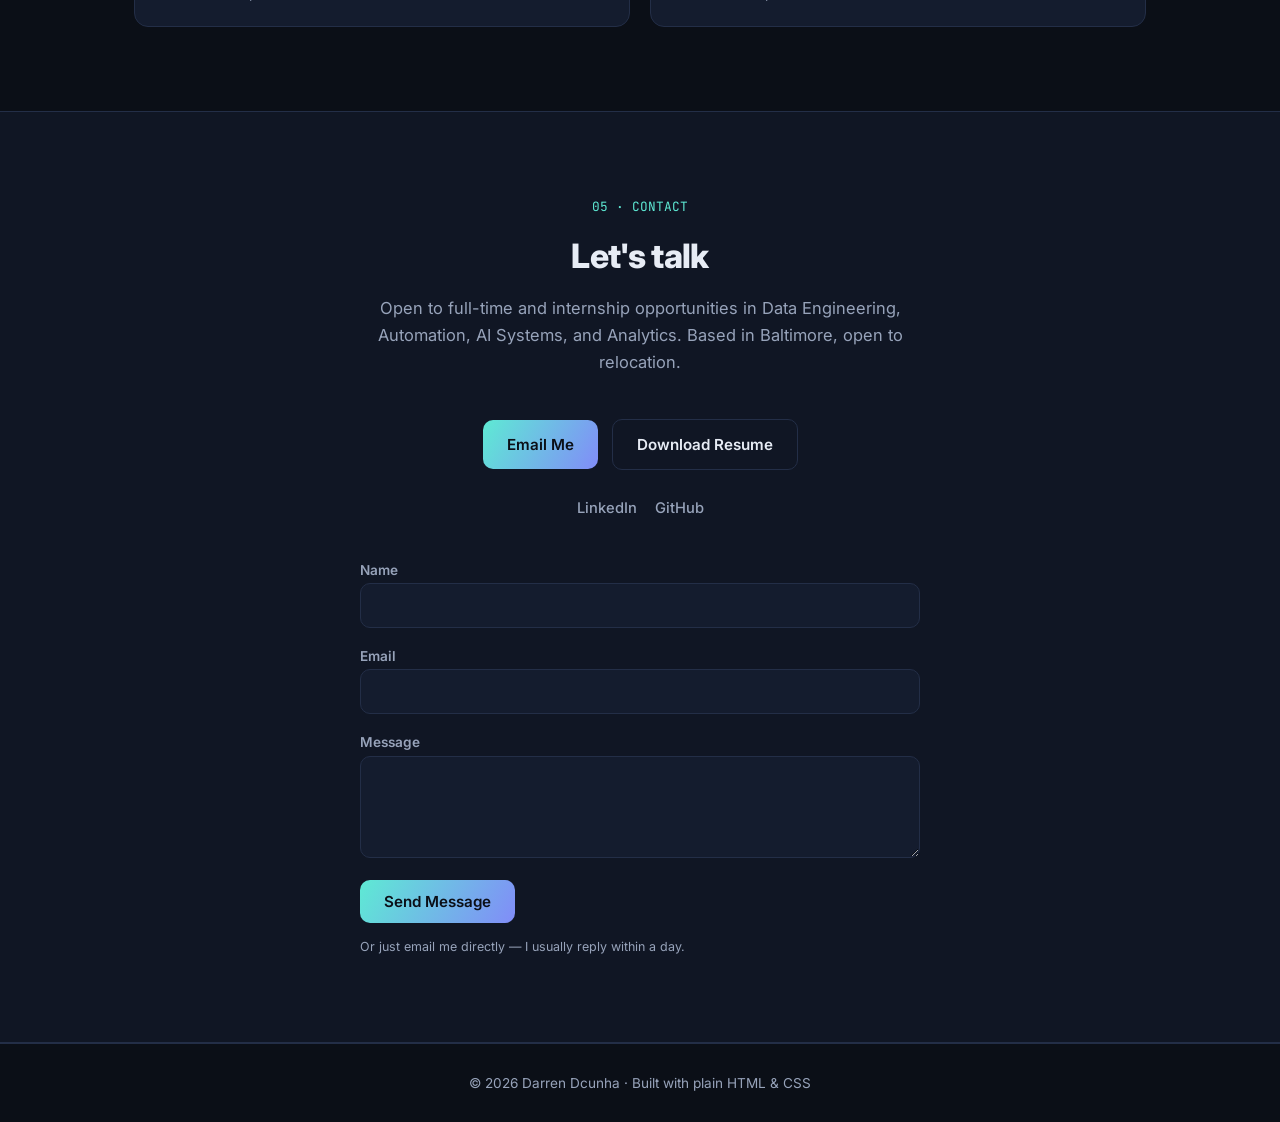
==== commit 6e3918d1: "Update index.html" ====
--- a/index.html
+++ b/index.html
@@ -459,7 +459,7 @@
           </div>
           <div class="proj-head">
             <h3>TradeGuard — AI Governance Platform</h3>
-            <a class="proj-link" href="https://github.com/darren16449/trageguard" target="_blank" rel="noreferrer">GitHub →</a>
+            <a class="proj-link" href="https://github.com/darren16449/tradeguard" target="_blank" rel="noreferrer">GitHub →</a>
           </div>
           <div class="pills">
             <span class="pill">Streamlit</span><span class="pill">Anthropic API</span>
@@ -470,6 +470,7 @@
             <li>Trading-signal <strong>audit trail</strong> logging plain-English LLM rationales for every BUY/SELL/HOLD</li>
             <li><strong>Red-team suite</strong> firing 10 OWASP-style prompt-injection payloads at a simulated trading copilot</li>
             <li>Incident tabletop simulator modeled on real cases (Knight Capital, deepfake market panics)</li>
+            <li><strong>25 automated tests</strong> (pytest) run on every push by GitHub Actions CI, plus a password-gated app</li>
           </ul>
         </article>
  
